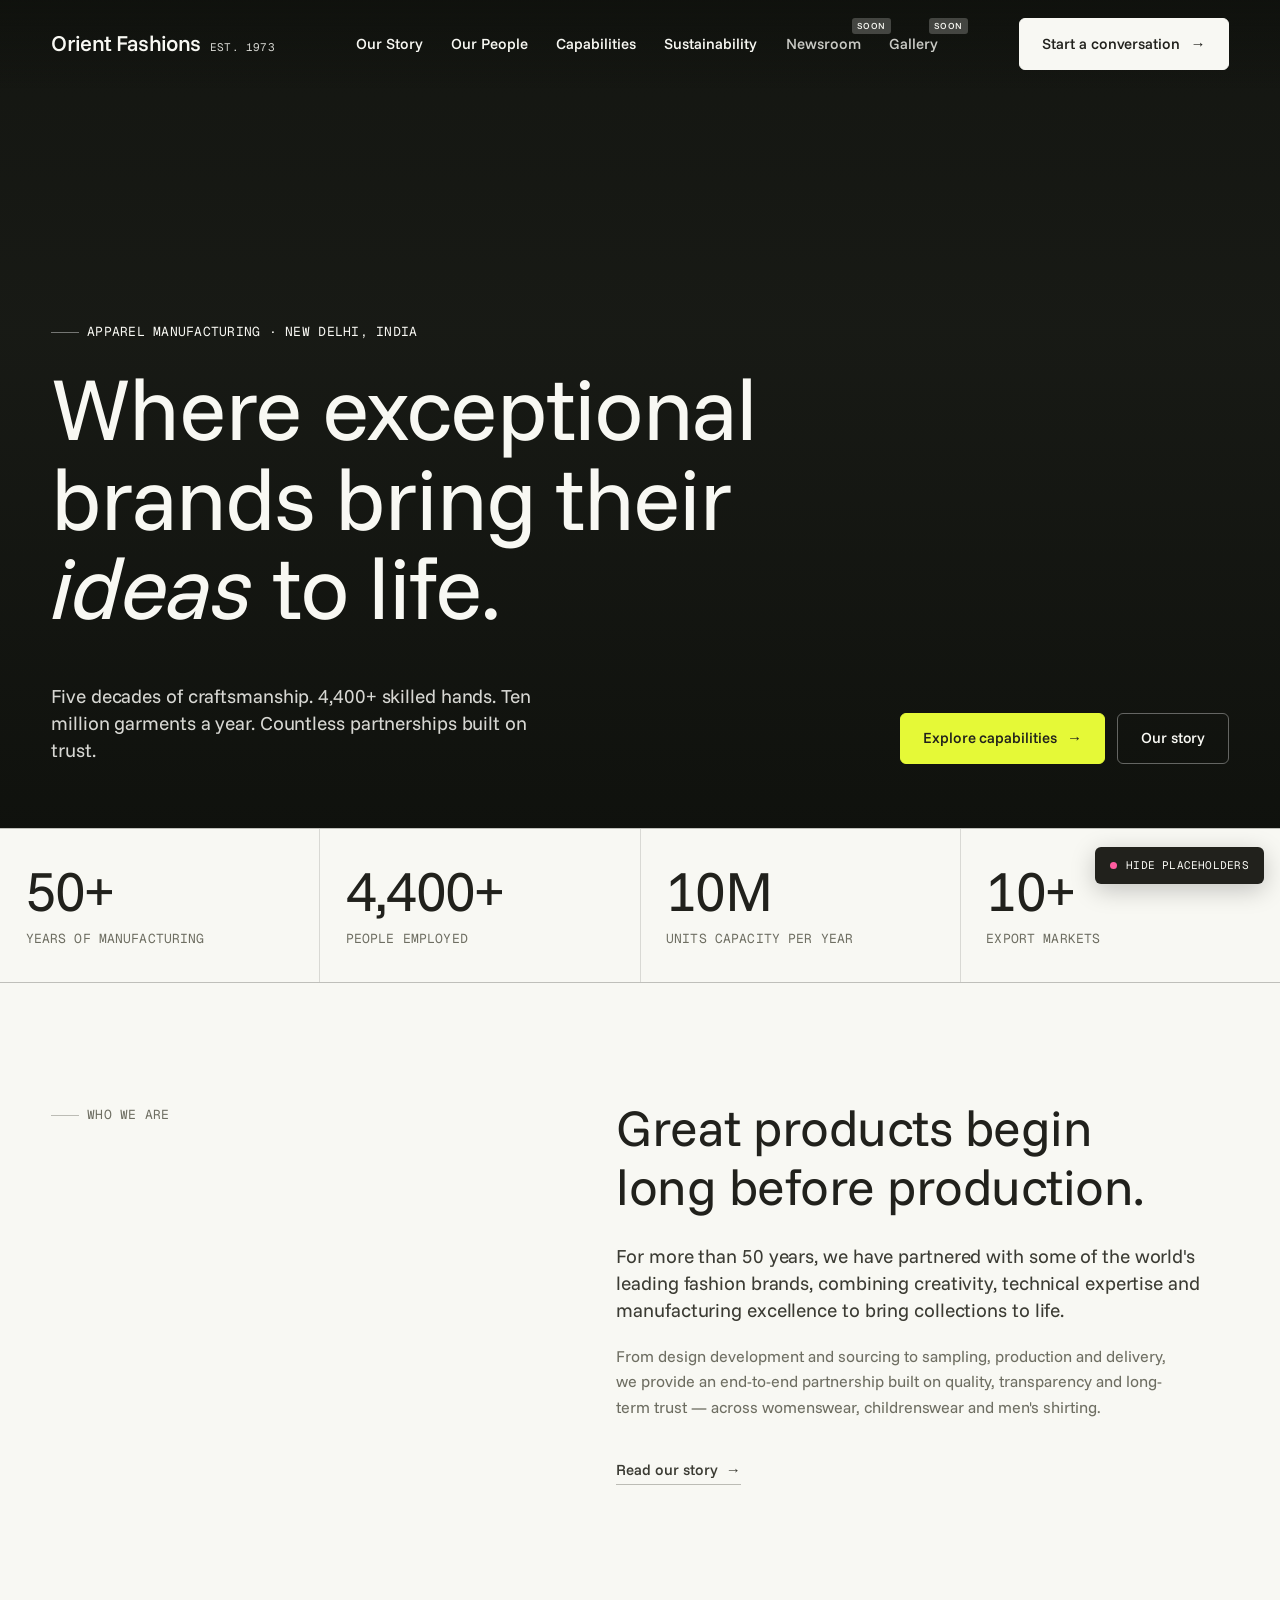
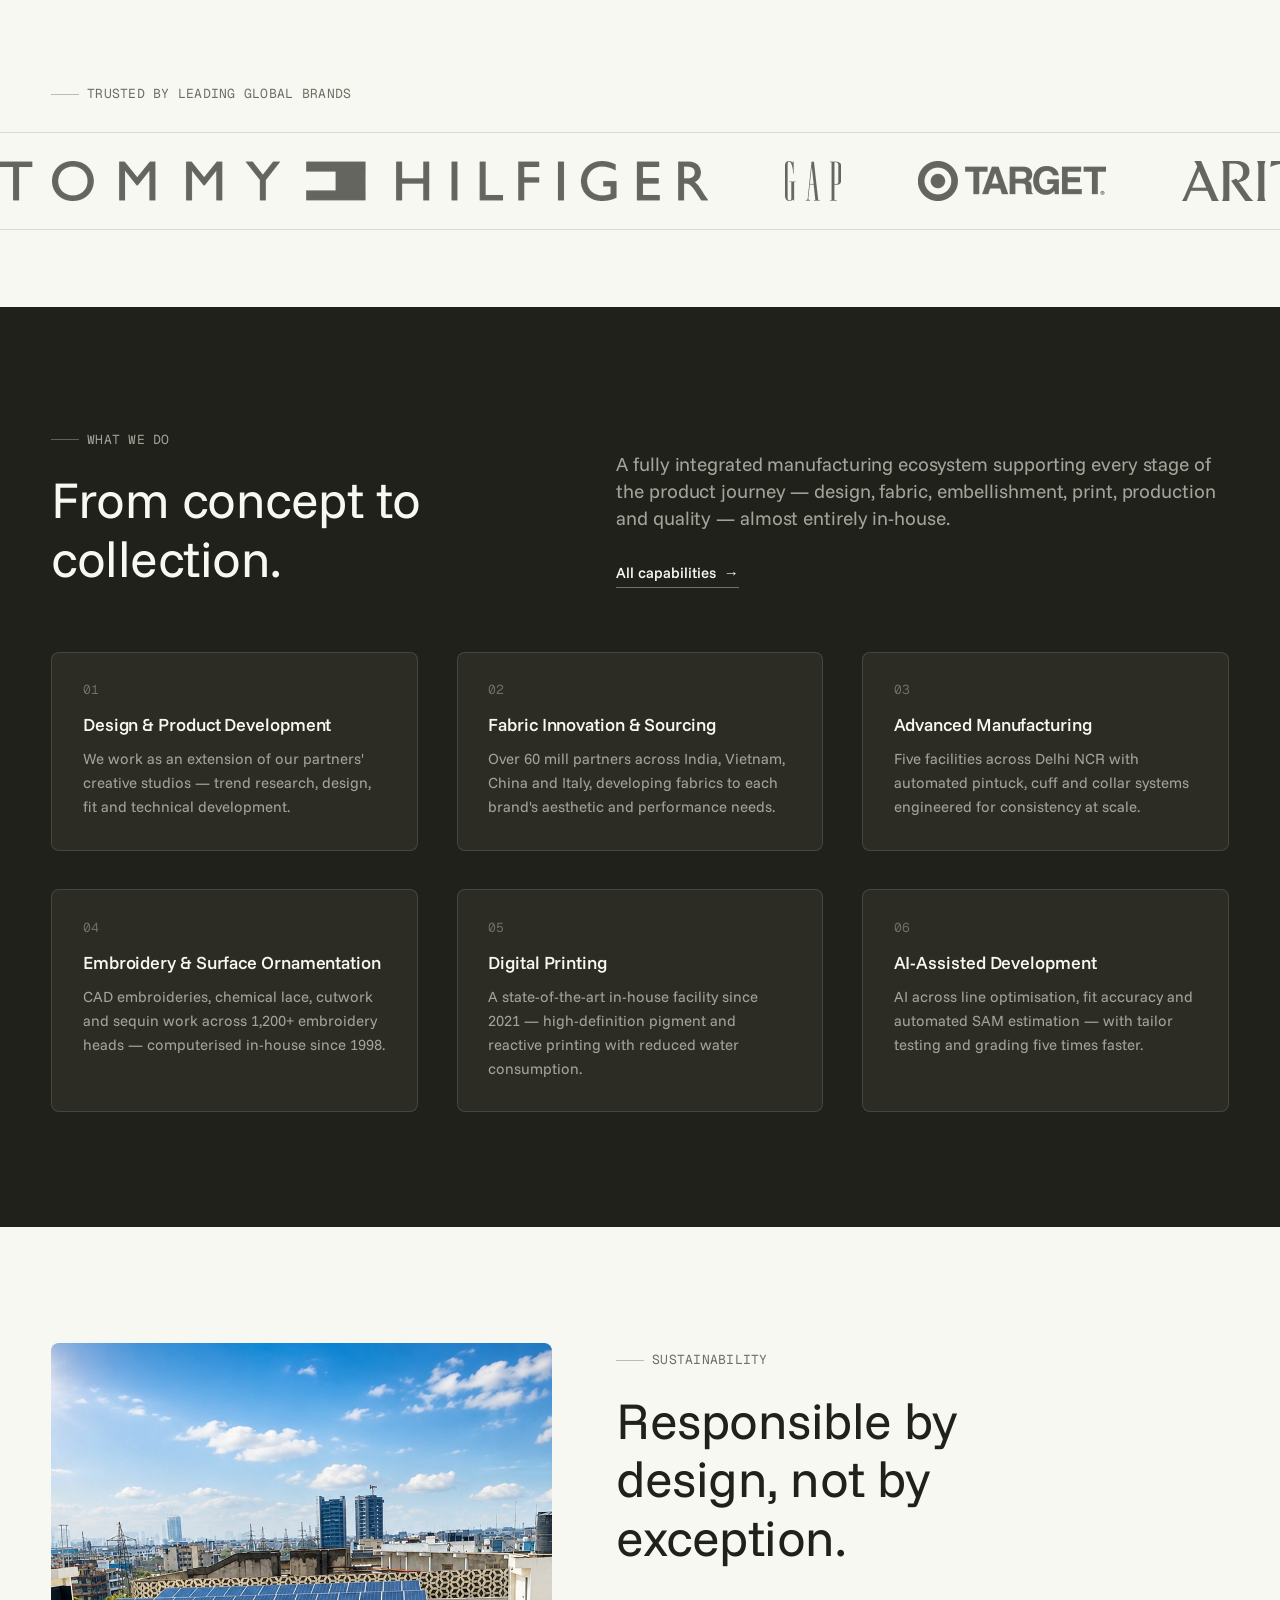
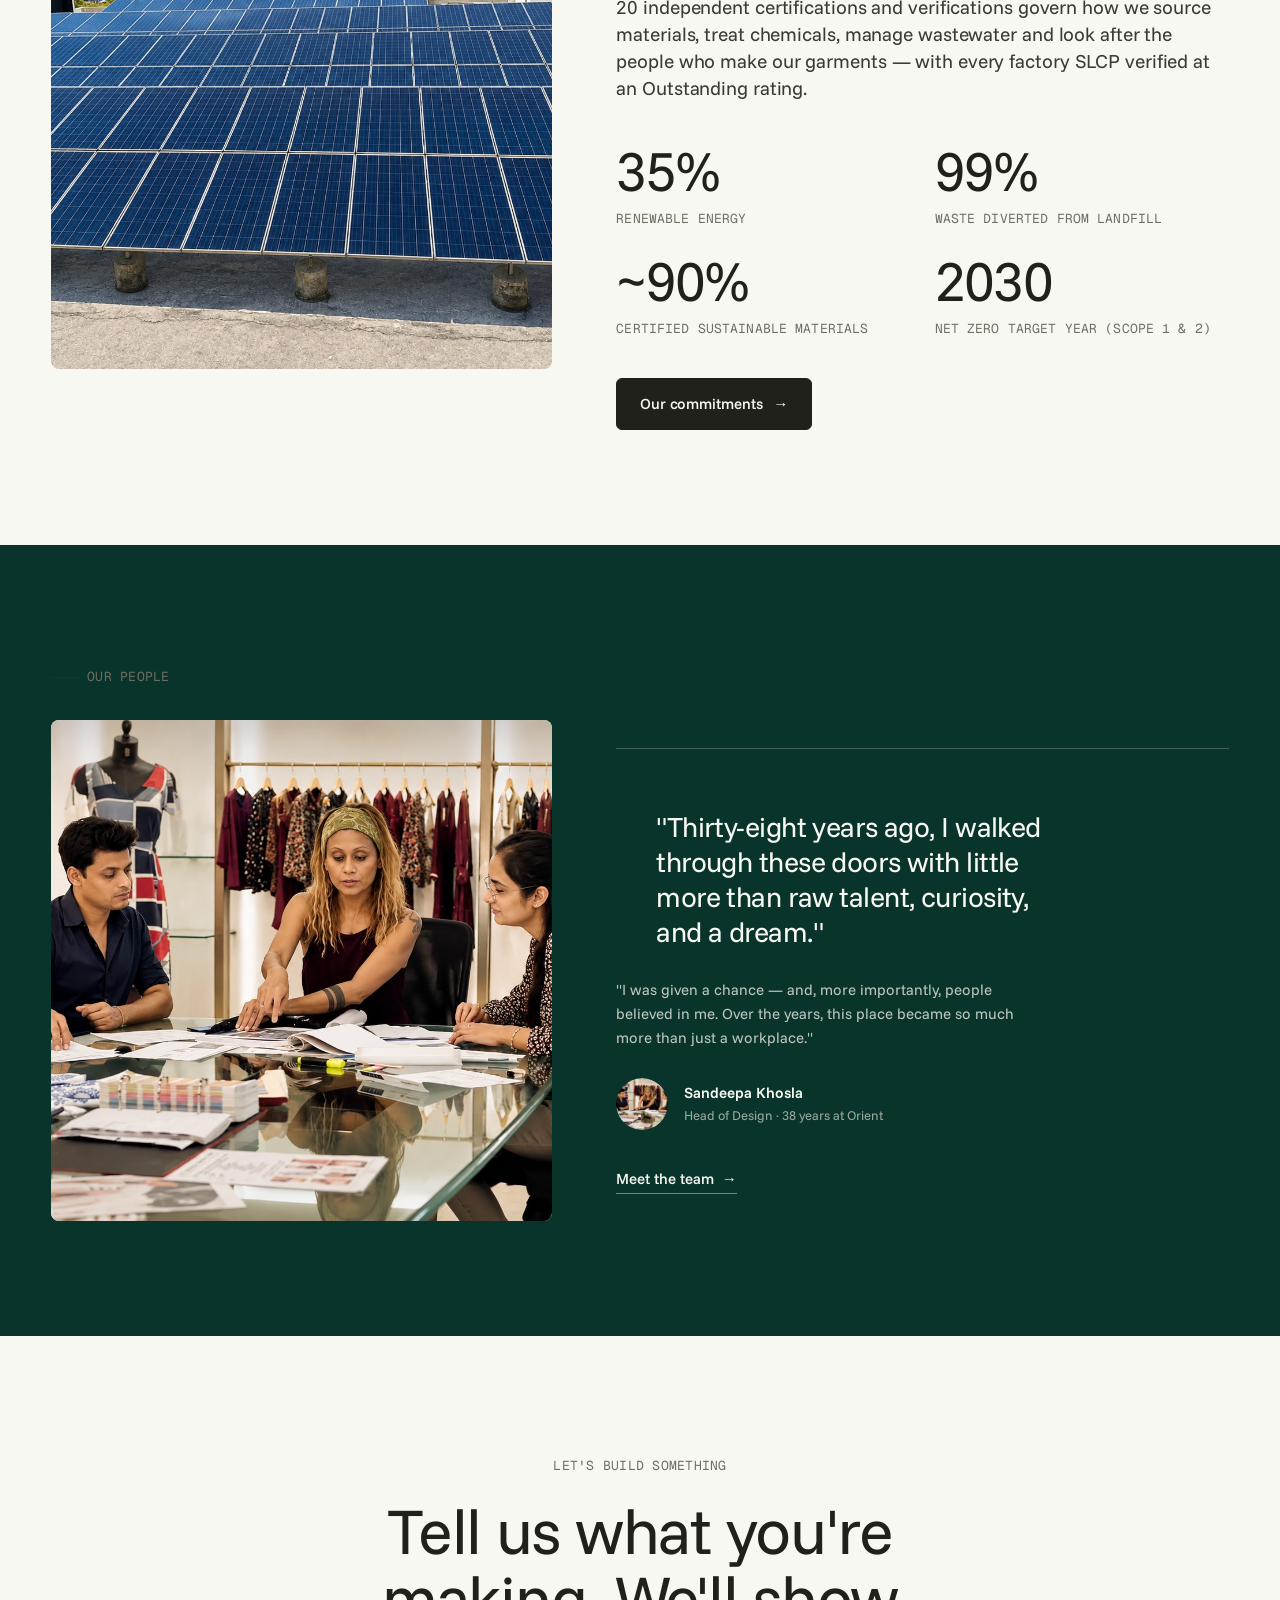
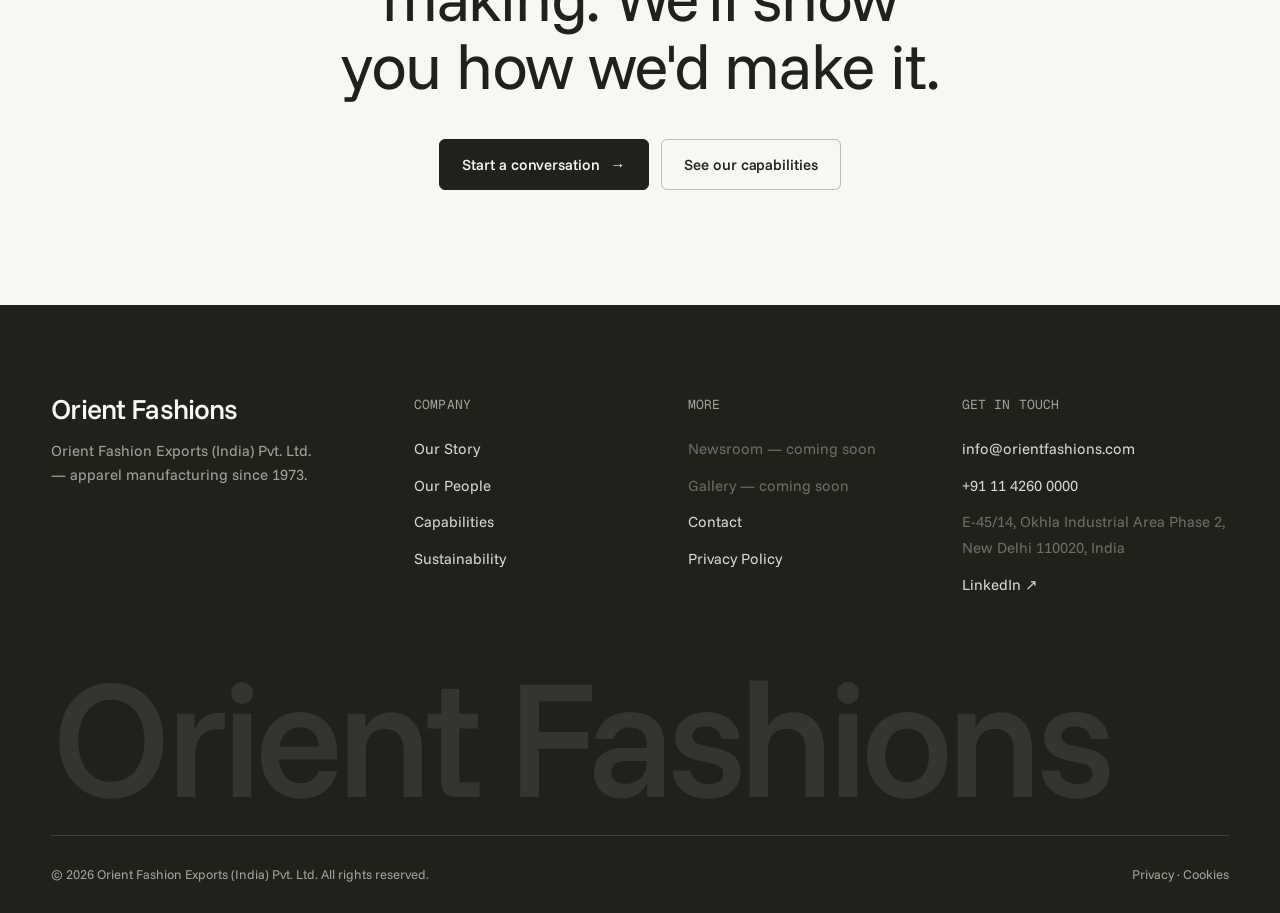
==== index.html @ 0c867ed5 "Add files via upload" ====
<!DOCTYPE html>
<html lang="en">
<head>
<meta charset="utf-8">
<meta name="viewport" content="width=device-width, initial-scale=1">
<title>Orient Fashions — Apparel Manufacturing Since 1973 | New Delhi, India</title>
<meta name="description" content="For over 50 years Orient Fashions has partnered with leading global brands — Tommy Hilfiger, GAP, Target, Aritzia, Nordstrom and others — to transform ideas into beautifully crafted apparel. 4,400+ people, five facilities, 10 million units a year.">
<meta property="og:type" content="website">
<meta property="og:site_name" content="Orient Fashions">
<meta property="og:title" content="Orient Fashions — Apparel Manufacturing Since 1973 | New Delhi, India">
<meta property="og:description" content="Leading apparel manufacturer and exporter | Since 1973 | New Delhi">
<meta property="og:url" content="https://greyseedstudio.github.io/orient/">
<meta property="og:image" content="https://greyseedstudio.github.io/orient/assets/img/social-preview.jpg">
<meta property="og:image:width" content="1200">
<meta property="og:image:height" content="630">
<meta property="og:image:alt" content="Orient Fashions: leading apparel manufacturer and exporter, since 1973, New Delhi">
<meta name="twitter:card" content="summary_large_image">
<meta name="twitter:title" content="Orient Fashions — Apparel Manufacturing Since 1973 | New Delhi, India">
<meta name="twitter:description" content="Leading apparel manufacturer and exporter | Since 1973 | New Delhi">
<meta name="twitter:image" content="https://greyseedstudio.github.io/orient/assets/img/social-preview.jpg">
<link rel="preload" href="assets/fonts/funnel-sans-latin-wght-normal.woff2" as="font" type="font/woff2" crossorigin>
<link rel="stylesheet" href="assets/css/style.css">
<link rel="icon" href="favicon.ico" sizes="any">
<link rel="icon" type="image/png" sizes="48x48" href="favicon-48x48.png">
<link rel="icon" type="image/png" sizes="32x32" href="favicon-32x32.png">
<link rel="icon" type="image/png" sizes="16x16" href="favicon-16x16.png">
<link rel="apple-touch-icon" sizes="180x180" href="apple-touch-icon.png">
<link rel="manifest" href="site.webmanifest">
<meta name="theme-color" content="#09342B">
</head>
<body>

<!-- ================= HEADER ================= -->
<header class="hdr">
  <div class="wrap hdr__in">
    <a class="brand" href="index.html" aria-label="Orient Fashions — home">
      <span class="brand__mark">Orient Fashions</span>
      <span class="brand__sub">Est. 1973</span>
    </a>
    <nav class="nav" aria-label="Primary">
      <a href="our-story.html">Our Story</a>
      <a href="our-people.html">Our People</a>
      <a href="capabilities.html">Capabilities</a>
      <a href="sustainability.html">Sustainability</a>
      <a class="is-soon" role="link" aria-disabled="true">Newsroom</a>
      <a class="is-soon" role="link" aria-disabled="true">Gallery</a>
      <a class="btn nav__cta" href="contact.html">Start a conversation <span class="arw">&#8594;</span></a>
    </nav>
    <div class="hdr__cta">
      <a class="btn" href="contact.html">Start a conversation <span class="arw">&#8594;</span></a>
      <button class="burger" aria-label="Menu" aria-expanded="false"><span></span></button>
    </div>
  </div>
</header>

<main>

<!-- ================= HERO ================= -->
<section class="hero">
  <div class="hero__media">
    <!-- HERO VIDEO. Plays on all screen sizes; there is no still-image fallback.
         NOTE: assets/video/hero.mp4 is the current Envato preview, kept for launch by
         client decision (Oct 2026). Swap in the licensed download when available. See G-13. -->
    <video class="hero__video" autoplay muted loop playsinline preload="auto" aria-hidden="true">
      <source src="assets/video/hero.mp4" type="video/mp4">
    </video>
  </div>
  <div class="wrap hero__in">
    <span class="eyebrow" data-rv>Apparel manufacturing · New Delhi, India</span>
    <h1 class="display t-mega" data-rv="80" style="margin-top:1.25rem;max-width:15ch">
      Where exceptional brands bring their <em>ideas</em> to life.
    </h1>
    <div class="hero__foot">
      <p class="lead" data-rv="160" style="max-width:46ch;color:rgba(248,248,243,.86)">
        Five decades of craftsmanship. 4,400+ skilled hands. Ten million garments a year.
        Countless partnerships built on trust.
      </p>
      <div style="display:flex;gap:.75rem;flex-wrap:wrap" data-rv="220">
        <a class="btn btn--acid" href="capabilities.html">Explore capabilities <span class="arw">&#8594;</span></a>
        <a class="btn btn--ghost" href="our-story.html" style="color:#F8F8F3;border-color:rgba(255,255,255,.35)">Our story</a>
      </div>
    </div>
  </div>
</section>

<!-- ================= STATS ================= -->
<section aria-label="Company at a glance">
  <div class="wrap" style="padding-inline:0">
    <div class="stats">
      <div class="stat"><div class="stat__n">50+</div><div class="stat__l">Years of manufacturing</div></div>
      <div class="stat"><div class="stat__n">4,400+</div><div class="stat__l">People employed</div></div>
      <div class="stat"><div class="stat__n">10M</div><div class="stat__l">Units capacity per year</div></div>
      <div class="stat"><div class="stat__n">10+</div><div class="stat__l">Export markets</div></div>
    </div>
  </div>
</section>

<!-- ================= INTRO ================= -->
<section class="section">
  <div class="wrap split">
    <div>
      <span class="eyebrow" data-rv>Who we are</span>
    </div>
    <div>
      <h2 class="display t-h2" data-rv style="max-width:20ch">Great products begin long before production.</h2>
      <p class="lead" data-rv="80" style="margin-top:1.75rem">
        For more than 50 years, we have partnered with some of the world's leading fashion brands,
        combining creativity, technical expertise and manufacturing excellence to bring collections to life.
      </p>
      <p data-rv="140" class="mute" style="margin-top:1.25rem;max-width:var(--measure)">
        From design development and sourcing to sampling, production and delivery, we provide an
        end-to-end partnership built on quality, transparency and long-term trust — across womenswear,
        childrenswear and men's shirting.
      </p>
      <div style="margin-top:2.25rem" data-rv="200">
        <a class="link-u" href="our-story.html">Read our story <span>&#8594;</span></a>
      </div>
    </div>
  </div>
</section>

<!-- ================= CLIENT LOGOS ================= -->
<section class="section--tight">
  <div class="wrap" style="margin-bottom:1.75rem">
    <span class="eyebrow">Trusted by leading global brands</span>
  </div>
  <div class="marquee">
    <div class="marquee__track">
      <img class="logo" src="assets/img/logos/tommy-hilfiger.png" alt="Tommy Hilfiger" loading="lazy">
      <img class="logo" src="assets/img/logos/gap.png" alt="GAP" loading="lazy">
      <img class="logo" src="assets/img/logos/target.png" alt="Target" loading="lazy">
      <img class="logo" src="assets/img/logos/aritzia.png" alt="Aritzia" loading="lazy">
      <img class="logo" src="assets/img/logos/benetton.png" alt="United Colors of Benetton" loading="lazy">
      <img class="logo" src="assets/img/logos/vineyard-vines.png" alt="Vineyard Vines" loading="lazy">
      <img class="logo" src="assets/img/logos/nordstrom.png" alt="Nordstrom" loading="lazy">
      <!-- Duplicate set: makes the loop seamless. Hidden from screen readers. -->
      <img class="logo" src="assets/img/logos/tommy-hilfiger.png" alt="" aria-hidden="true" loading="lazy">
      <img class="logo" src="assets/img/logos/gap.png" alt="" aria-hidden="true" loading="lazy">
      <img class="logo" src="assets/img/logos/target.png" alt="" aria-hidden="true" loading="lazy">
      <img class="logo" src="assets/img/logos/aritzia.png" alt="" aria-hidden="true" loading="lazy">
      <img class="logo" src="assets/img/logos/benetton.png" alt="" aria-hidden="true" loading="lazy">
      <img class="logo" src="assets/img/logos/vineyard-vines.png" alt="" aria-hidden="true" loading="lazy">
      <img class="logo" src="assets/img/logos/nordstrom.png" alt="" aria-hidden="true" loading="lazy">
    </div>
  </div>
</section>

<!-- ================= CAPABILITIES ================= -->
<section class="section on-dark">
  <div class="wrap">
    <div class="split" style="align-items:end;margin-bottom:clamp(2.5rem,5vw,4rem)">
      <div>
        <span class="eyebrow" data-rv>What we do</span>
        <h2 class="display t-h2" data-rv style="margin-top:1.25rem;max-width:16ch">From concept to collection.</h2>
      </div>
      <div>
        <p class="lead" data-rv="80">
          A fully integrated manufacturing ecosystem supporting every stage of the product journey —
          design, fabric, embellishment, print, production and quality — almost entirely in-house.
        </p>
        <div style="margin-top:1.75rem" data-rv="140"><a class="link-u" href="capabilities.html">All capabilities <span>&#8594;</span></a></div>
      </div>
    </div>

    <div class="grid g-3">
      <article class="card" data-rv>
        <div class="card__n">01</div>
        <h3 class="t-h4 card__t">Design &amp; Product Development</h3>
        <p class="card__b">We work as an extension of our partners' creative studios — trend research, design, fit and technical development.</p>
      </article>
      <article class="card" data-rv="60">
        <div class="card__n">02</div>
        <h3 class="t-h4 card__t">Fabric Innovation &amp; Sourcing</h3>
        <p class="card__b">Over 60 mill partners across India, Vietnam, China and Italy, developing fabrics to each brand's aesthetic and performance needs.</p>
      </article>
      <article class="card" data-rv="120">
        <div class="card__n">03</div>
        <h3 class="t-h4 card__t">Advanced Manufacturing</h3>
        <p class="card__b">Five facilities across Delhi NCR with automated pintuck, cuff and collar systems engineered for consistency at scale.</p>
      </article>
      <article class="card" data-rv>
        <div class="card__n">04</div>
        <h3 class="t-h4 card__t">Embroidery &amp; Surface Ornamentation</h3>
        <p class="card__b">CAD embroideries, chemical lace, cutwork and sequin work across 1,200+ embroidery heads — computerised in-house since 1998.</p>
      </article>
      <article class="card" data-rv="60">
        <div class="card__n">05</div>
        <h3 class="t-h4 card__t">Digital Printing</h3>
        <p class="card__b">A state-of-the-art in-house facility since 2021 — high-definition pigment and reactive printing with reduced water consumption.</p>
      </article>
      <article class="card" data-rv="120">
        <div class="card__n">06</div>
        <h3 class="t-h4 card__t">AI-Assisted Development</h3>
        <p class="card__b">AI across line optimisation, fit accuracy and automated SAM estimation &mdash; with tailor testing and grading five times faster.</p>
      </article>
    </div>
  </div>
</section>

<!-- ================= SUSTAINABILITY TEASER ================= -->
<section class="section">
  <div class="wrap split">
    <div data-rv>
      <div class="frame frame--p45">
        <img class="img" src="assets/img/solar-array-portrait.jpg" alt="Rooftop solar array supplying 35% of our energy" loading="lazy">
      </div>
    </div>
    <div>
      <span class="eyebrow" data-rv>Sustainability</span>
      <h2 class="display t-h2" data-rv="60" style="margin-top:1.25rem;max-width:18ch">Responsible by design, not by exception.</h2>
      <p class="lead" data-rv="120" style="margin-top:1.75rem">
        20 independent certifications and verifications govern how we source materials, treat chemicals, manage
        wastewater and look after the people who make our garments — with every factory SLCP verified
        at an Outstanding rating.
      </p>

      <div class="grid g-2" style="margin-top:2.5rem;gap:1.5rem" data-rv="180">
        <div>
          <div class="stat__n">35%</div>
          <div class="stat__l">Renewable energy</div>
        </div>
        <div>
          <div class="stat__n">99%</div>
          <div class="stat__l">Waste diverted from landfill</div>
        </div>
        <div>
          <div class="stat__n">~90%</div>
          <div class="stat__l">Certified sustainable materials</div>
        </div>
        <div>
          <div class="stat__n">2030</div>
          <div class="stat__l">Net zero target year (Scope 1 &amp; 2)</div>
        </div>
      </div>

      <div style="margin-top:2.5rem" data-rv="240">
        <a class="btn" href="sustainability.html">Our commitments <span class="arw">&#8594;</span></a>
      </div>
    </div>
  </div>
</section>

<!-- ================= PEOPLE / TESTIMONIAL ================= -->
<section class="section on-forest">
  <div class="wrap">
    <span class="eyebrow" data-rv>Our people</span>
    <div class="split" style="margin-top:2rem;align-items:center">
      <div data-rv="60">
        <div class="frame frame--sq">
          <img class="img" src="assets/img/design-studio.jpg" alt="Sandeepa Khosla reviewing fabric swatches with the design team" loading="lazy">
        </div>
      </div>
      <div class="quote" style="border-color:rgba(255,255,255,.22)">
        <blockquote class="quote__t" data-rv="120" style="max-width:28ch">
          "Thirty-eight years ago, I walked through these doors with little more than raw talent, curiosity, and a dream."
        </blockquote>
        <p data-rv="180" style="margin-top:1.5rem;color:rgba(248,248,243,.75);max-width:50ch;font-size:var(--fs-sm)">
          "I was given a chance — and, more importantly, people believed in me. Over the years, this
          place became so much more than just a workplace."
        </p>
        <div class="quote__by" data-rv="220">
          <div class="quote__av"><img class="img" src="assets/img/design-studio.jpg" alt="" loading="lazy"></div>
          <div>
            <div class="quote__nm">Sandeepa Khosla</div>
            <div class="quote__rl" style="color:rgba(248,248,243,.6)">Head of Design · 38 years at Orient</div>
          </div>
        </div>
        <div style="margin-top:2.25rem" data-rv="260">
          <a class="link-u" href="our-people.html" style="border-color:rgba(255,255,255,.4)">Meet the team <span>&#8594;</span></a>
        </div>
      </div>
    </div>
  </div>
</section>

<!-- ================= CTA ================= -->
<section class="section">
  <div class="wrap" style="text-align:center">
    <span class="eyebrow eyebrow--plain" data-rv>Let's build something</span>
    <h2 class="display t-h1" data-rv="60" style="margin:1.25rem auto 0;max-width:18ch">
      Tell us what you're making. We'll show you how we'd make it.
    </h2>
    <div style="margin-top:2.5rem;display:flex;gap:.75rem;justify-content:center;flex-wrap:wrap" data-rv="120">
      <a class="btn" href="contact.html">Start a conversation <span class="arw">&#8594;</span></a>
      <a class="btn btn--ghost" href="capabilities.html">See our capabilities</a>
    </div>
  </div>
</section>

</main>

<!-- ================= FOOTER ================= -->
<footer class="ftr">
  <div class="wrap">
    <div class="ftr__top">
      <div>
        <div class="brand__mark" style="font-size:1.75rem">Orient Fashions</div>
        <p class="small" style="margin-top:1rem;max-width:34ch;color:var(--on-dark-mute)">
          Orient Fashion Exports (India) Pvt. Ltd. — apparel manufacturing since 1973.
        </p>
      </div>
      <div>
        <h5>Company</h5>
        <ul>
          <li><a href="our-story.html">Our Story</a></li>
          <li><a href="our-people.html">Our People</a></li>
          <li><a href="capabilities.html">Capabilities</a></li>
          <li><a href="sustainability.html">Sustainability</a></li>
        </ul>
      </div>
      <div>
        <h5>More</h5>
        <ul>
          <li><span class="small">Newsroom — coming soon</span></li>
          <li><span class="small">Gallery — coming soon</span></li>
          <li><a href="contact.html">Contact</a></li>
          <li><a href="privacy.html">Privacy Policy</a></li>
        </ul>
      </div>
      <div>
        <h5>Get in touch</h5>
        <ul>
          <li><a href="mailto:info@orientfashions.com">info@orientfashions.com</a></li>
          <li><a href="tel:+911142600000">+91 11 4260 0000</a></li>
          <li><span class="small">E-45/14, Okhla Industrial Area Phase 2,<br>New Delhi 110020, India</span></li>
          <li><a href="https://www.linkedin.com/company/orient-fashions/" target="_blank" rel="noopener">LinkedIn &#8599;</a></li>
        </ul>
      </div>
    </div>
    <div class="ftr__word" aria-hidden="true">Orient Fashions</div>
    <div class="ftr__bar">
      <span>&copy; <span data-year>2026</span> Orient Fashion Exports (India) Pvt. Ltd. All rights reserved.</span>
      <span class="ftr__legal"><a href="privacy.html">Privacy</a> · <a href="privacy.html#cookies">Cookies</a></span>
    </div>
  </div>
</footer>

<button class="ph-toggle" aria-pressed="true">
  <span class="ph-toggle__dot"></span><span class="ph-toggle__txt">Hide placeholders</span>
</button>

<script src="assets/js/main.js"></script>
</body>
</html>
---- assets/css/style.css ----
/* ---------- Self-hosted fonts (SIL Open Font License, see assets/fonts) ---------- */
@font-face { font-family: 'Funnel Sans'; font-style: normal; font-weight: 300 800; font-display: swap; src: url('../fonts/funnel-sans-latin-ext-wght-normal.woff2') format('woff2'); unicode-range: U+0100-02BA,U+02BD-02C5,U+02C7-02CC,U+02CE-02D7,U+02DD-02FF,U+0304,U+0308,U+0329,U+1D00-1DBF,U+1E00-1E9F,U+1EF2-1EFF,U+2020,U+20A0-20AB,U+20AD-20C0,U+2113,U+2C60-2C7F,U+A720-A7FF; }
@font-face { font-family: 'Funnel Sans'; font-style: italic; font-weight: 300 800; font-display: swap; src: url('../fonts/funnel-sans-latin-ext-wght-italic.woff2') format('woff2'); unicode-range: U+0100-02BA,U+02BD-02C5,U+02C7-02CC,U+02CE-02D7,U+02DD-02FF,U+0304,U+0308,U+0329,U+1D00-1DBF,U+1E00-1E9F,U+1EF2-1EFF,U+2020,U+20A0-20AB,U+20AD-20C0,U+2113,U+2C60-2C7F,U+A720-A7FF; }
@font-face { font-family: 'Geist Mono'; font-style: normal; font-weight: 400; font-display: swap; src: url('../fonts/geist-mono-latin-ext-400-normal.woff2') format('woff2'); unicode-range: U+0100-02BA,U+02BD-02C5,U+02C7-02CC,U+02CE-02D7,U+02DD-02FF,U+0304,U+0308,U+0329,U+1D00-1DBF,U+1E00-1E9F,U+1EF2-1EFF,U+2020,U+20A0-20AB,U+20AD-20C0,U+2113,U+2C60-2C7F,U+A720-A7FF; }
@font-face { font-family: 'Geist Mono'; font-style: normal; font-weight: 500; font-display: swap; src: url('../fonts/geist-mono-latin-ext-500-normal.woff2') format('woff2'); unicode-range: U+0100-02BA,U+02BD-02C5,U+02C7-02CC,U+02CE-02D7,U+02DD-02FF,U+0304,U+0308,U+0329,U+1D00-1DBF,U+1E00-1E9F,U+1EF2-1EFF,U+2020,U+20A0-20AB,U+20AD-20C0,U+2113,U+2C60-2C7F,U+A720-A7FF; }
@font-face { font-family: 'Funnel Sans'; font-style: normal; font-weight: 300 800; font-display: swap; src: url('../fonts/funnel-sans-latin-wght-normal.woff2') format('woff2'); unicode-range: U+0000-00FF,U+0131,U+0152-0153,U+02BB-02BC,U+02C6,U+02DA,U+02DC,U+0304,U+0308,U+0329,U+2000-206F,U+20AC,U+2122,U+2191,U+2193,U+2212,U+2215,U+FEFF,U+FFFD; }
@font-face { font-family: 'Funnel Sans'; font-style: italic; font-weight: 300 800; font-display: swap; src: url('../fonts/funnel-sans-latin-wght-italic.woff2') format('woff2'); unicode-range: U+0000-00FF,U+0131,U+0152-0153,U+02BB-02BC,U+02C6,U+02DA,U+02DC,U+0304,U+0308,U+0329,U+2000-206F,U+20AC,U+2122,U+2191,U+2193,U+2212,U+2215,U+FEFF,U+FFFD; }
@font-face { font-family: 'Geist Mono'; font-style: normal; font-weight: 400; font-display: swap; src: url('../fonts/geist-mono-latin-400-normal.woff2') format('woff2'); unicode-range: U+0000-00FF,U+0131,U+0152-0153,U+02BB-02BC,U+02C6,U+02DA,U+02DC,U+0304,U+0308,U+0329,U+2000-206F,U+20AC,U+2122,U+2191,U+2193,U+2212,U+2215,U+FEFF,U+FFFD; }
@font-face { font-family: 'Geist Mono'; font-style: normal; font-weight: 500; font-display: swap; src: url('../fonts/geist-mono-latin-500-normal.woff2') format('woff2'); unicode-range: U+0000-00FF,U+0131,U+0152-0153,U+02BB-02BC,U+02C6,U+02DA,U+02DC,U+0304,U+0308,U+0329,U+2000-206F,U+20AC,U+2122,U+2191,U+2193,U+2212,U+2215,U+FEFF,U+FFFD; }

/* =========================================================
   ORIENT FASHIONS — Design System v1.1
   Direction: editorial & bold, matched to the Lifecycle
   template. Palette and type extracted from the live
   template on 4 Aug 2026:
     Funnel Sans (display + UI) · Geist Mono (labels)
     paper #F8F8F3 · ink #3B3B33 · forest #09342B
     accent #E5F937 · radius 6px
   ========================================================= */

/* ---------- Tokens ---------- */
:root {
  /* Neutrals — from Lifecycle */
  --paper:        #F8F8F3;   /* body background */
  --paper-2:      #EDEDE2;   /* alt sections, cards */
  --sand:         #E0E0D2;   /* derived, placeholder hatching */
  --ink:          #21211C;   /* headings */
  --ink-2:        #3B3B33;   /* body copy */
  --muted:        #6E6E62;   /* derived from ink-2 */
  --line:         rgba(59, 59, 51, 0.16);
  --line-strong:  rgba(59, 59, 51, 0.32);

  /* Accents — from Lifecycle */
  --forest:       #09342B;
  --forest-2:     #0E4A3C;
  --acid:         #E5F937;
  --acid-dim:     #D3E62A;

  /* Dark surface */
  --dark:         #21211C;
  --dark-2:       #2C2C25;
  --on-dark:      #F8F8F3;
  --on-dark-mute: #A3A398;

  /* Type */
  --display: "Funnel Sans", -apple-system, BlinkMacSystemFont, "Segoe UI", Helvetica, Arial, sans-serif;
  --sans:    "Funnel Sans", -apple-system, BlinkMacSystemFont, "Segoe UI", Helvetica, Arial, sans-serif;
  --mono:    "Geist Mono", ui-monospace, SFMono-Regular, Menlo, Consolas, monospace;

  /* Scale (fluid) — anchored to Lifecycle's 64/51/40/32/25/20/16/13 */
  --fs-mega:  clamp(3rem, 7.4vw, 5.5rem);
  --fs-h1:    clamp(2.5rem, 5.2vw, 4rem);        /* 64 */
  --fs-h2:    clamp(2rem, 4vw, 3.1875rem);       /* 51 */
  --fs-h3:    clamp(1.5rem, 2.7vw, 2.5rem);      /* 40 */
  --fs-h4:    clamp(1.0625rem, 1.4vw, 1.25rem);  /* 20 */
  --fs-lead:  clamp(1.0625rem, 1.5vw, 1.25rem);  /* 20 */
  --fs-body:  1rem;                              /* 16 */
  --fs-sm:    0.9375rem;
  --fs-xs:    0.8125rem;                         /* 13 */
  --fs-eyebrow: 0.8125rem;                       /* 13, mono */

  /* Space */
  --gutter: clamp(1.25rem, 4vw, 4rem);
  --section-y: clamp(4.5rem, 9vw, 9rem);
  --maxw: 1440px;
  --measure: 62ch;

  --radius: 6px;
  --radius-lg: 8px;

  --ease: cubic-bezier(0.22, 1, 0.36, 1);
}

/* ---------- Reset ---------- */
*, *::before, *::after { box-sizing: border-box; }
html { -webkit-text-size-adjust: 100%; scroll-behavior: smooth; background-color: var(--forest); } /* colour shown when the page is pulled past its top or bottom edge */
body {
  margin: 0;
  background: var(--paper);
  color: var(--ink);
  font-family: var(--sans);
  font-size: var(--fs-body);
  line-height: 1.6;
  font-synthesis-weight: none;
  -webkit-font-smoothing: antialiased;
  overflow-x: hidden;
}
img, video, svg { max-width: 100%; display: block; }
a { color: inherit; text-decoration: none; }
button { font: inherit; cursor: pointer; }
h1, h2, h3, h4, h5 { margin: 0; font-weight: 500; }
p { margin: 0; }
ul, ol { margin: 0; padding: 0; list-style: none; }
:focus-visible { outline: 2px solid var(--forest); outline-offset: 3px; }

/* ---------- Layout ---------- */
.wrap { width: 100%; max-width: var(--maxw); margin-inline: auto; padding-inline: var(--gutter); }
.section { padding-block: var(--section-y); }
.section--tight { padding-block: clamp(3rem, 6vw, 5.5rem); }
.grid { display: grid; gap: clamp(1.5rem, 3vw, 3rem); }
.g-2 { grid-template-columns: repeat(2, 1fr); }
.g-3 { grid-template-columns: repeat(3, 1fr); }
.g-4 { grid-template-columns: repeat(4, 1fr); }
.split { display: grid; grid-template-columns: minmax(0, 0.9fr) minmax(0, 1.1fr); gap: clamp(2rem, 5vw, 5rem); align-items: start; }
.measure { max-width: var(--measure); }
/* Force a grid item onto a fresh row. Used to drop the third generation onto
   its own line beneath the founder and managing directors. Only applied at the
   4-column width — narrower layouts would be left with a hole in the grid. */
@media (min-width: 1025px) { .grid > .row-start { grid-column-start: 1; } }

/* ---------- Type ---------- */
.display {
  font-family: var(--display);
  font-weight: 400;
  line-height: 1.05;
  letter-spacing: -0.02em;
}
.display em { font-style: italic; }
.t-mega { font-size: var(--fs-mega); line-height: 1.02; }
.t-h1 { font-size: var(--fs-h1); }
.t-h2 { font-size: var(--fs-h2); letter-spacing: -0.01em; line-height: 1.15; }
.t-h3 { font-size: var(--fs-h3); line-height: 1.2; letter-spacing: -0.01em; }
.t-h4 { font-size: var(--fs-h4); line-height: 1.4; letter-spacing: -0.005em; font-weight: 500; }
.lead { font-size: var(--fs-lead); line-height: 1.4; color: var(--ink-2); letter-spacing: -0.005em; }
.small { font-size: var(--fs-sm); color: var(--muted); }
.mute { color: var(--muted); }
body { color: var(--ink-2); }
h1, h2, h3, h4, h5, .display { color: var(--ink); }
.on-dark h1, .on-dark h2, .on-dark h3, .on-dark h4, .on-dark .display,
.on-forest h1, .on-forest h2, .on-forest h3, .on-forest h4, .on-forest .display { color: inherit; }

.eyebrow {
  display: inline-flex; align-items: center; gap: 0.6em;
  font-family: var(--mono);
  font-size: var(--fs-eyebrow);
  font-weight: 400;
  letter-spacing: 0.02em;
  text-transform: uppercase;
  color: var(--muted);
}
.eyebrow::before {
  content: ""; width: 1.75rem; height: 1px; background: var(--line-strong);
}
.eyebrow--plain::before { display: none; }
.on-dark .eyebrow { color: var(--on-dark-mute); }
.on-dark .eyebrow::before { background: rgba(255,255,255,0.28); }

/* ---------- Buttons ---------- */
.btn {
  display: inline-flex; align-items: center; gap: 0.7em;
  padding: 0.85em 1.5em;
  border: 1px solid var(--ink);
  border-radius: var(--radius);
  background: var(--ink); color: var(--paper);
  font-size: var(--fs-sm); font-weight: 500; letter-spacing: -0.005em;
  transition: background .3s var(--ease), color .3s var(--ease), transform .3s var(--ease);
}
.btn:hover { background: var(--forest); border-color: var(--forest); transform: translateY(-2px); }
.btn .arw { transition: transform .3s var(--ease); }
.btn:hover .arw { transform: translateX(4px); }
.btn--ghost { background: transparent; color: var(--ink); border-color: var(--line-strong); }
.btn--ghost:hover { background: var(--ink); color: var(--paper); border-color: var(--ink); }
.btn--acid { background: var(--acid); color: var(--ink); border-color: var(--acid); }
.btn--acid:hover { background: var(--acid-dim); border-color: var(--acid-dim); color: var(--ink); }
.on-dark .btn--ghost { color: var(--on-dark); border-color: rgba(255,255,255,0.3); }
.on-dark .btn--ghost:hover { background: var(--on-dark); color: var(--dark); }

.link-u {
  display: inline-flex; align-items: center; gap: 0.5em;
  font-weight: 500; font-size: var(--fs-sm);
  border-bottom: 1px solid var(--line-strong); padding-bottom: 2px;
  transition: border-color .25s var(--ease), gap .25s var(--ease);
}
.link-u:hover { border-color: var(--ink); gap: 0.85em; }
.on-dark .link-u { border-color: rgba(255,255,255,0.35); }
.on-dark .link-u:hover { border-color: var(--on-dark); }

/* ---------- Surfaces ---------- */
.on-dark { background: var(--dark); color: var(--on-dark); }
.on-dark .lead { color: var(--on-dark-mute); }
.on-dark .mute, .on-dark .small { color: var(--on-dark-mute); }
.on-forest { background: var(--forest); color: var(--on-dark); }
.on-paper2 { background: var(--paper-2); }

/* ---------- Header ---------- */
.hdr {
  position: fixed; inset: 0 0 auto 0; z-index: 200;
  transition: background .35s var(--ease), box-shadow .35s var(--ease), backdrop-filter .35s;
  /* The divider is a box-shadow, not a border. A 1px transparent border over
     the gradient renders as a visible seam, and using a real border would also
     shift the header 1px the moment it sticks. box-shadow does neither. */
  border-bottom: 0;
}
.hdr__in {
  display: flex; align-items: center; justify-content: space-between; gap: 2rem;
  padding-block: 1.15rem;
}
.hdr.is-stuck, .hdr.is-open { background: rgba(248,248,243,0.92); backdrop-filter: blur(14px); box-shadow: 0 1px 0 var(--line); }
.hdr--solid { position: sticky; background: rgba(248,248,243,0.92); backdrop-filter: blur(14px); box-shadow: 0 1px 0 var(--line); }

/* ---------------------------------------------------------
   Transparent header over the dark hero (homepage only).
   Dark ink on dark footage is unreadable, so the whole header
   inverts to light until it sticks and gains a pale background.
   A soft top scrim guarantees contrast whatever frame of the
   video happens to be behind it.
   --------------------------------------------------------- */
.hdr:not(.hdr--solid) {
  /* 0.70 at the top is set by contrast maths, not taste: against the brightest
     frame of the hero footage (a near-white sky) it keeps every header element
     at or above WCAG AA. Lower it and the small mono type starts to fail. */
  background: linear-gradient(180deg, rgba(14,16,12,0.70) 0%, rgba(14,16,12,0.30) 60%, rgba(14,16,12,0) 100%);
}
.hdr.is-stuck:not(.hdr--solid), .hdr.is-open:not(.hdr--solid) { background: rgba(248,248,243,0.92); }

/* Light state — the default while the header floats over the hero.
   Driven purely by CSS so it still holds if JavaScript never runs. */
.hdr:not(.hdr--solid) .brand__mark,
.hdr:not(.hdr--solid) .nav a { color: var(--on-dark); }
.hdr:not(.hdr--solid) .brand__sub { color: rgba(248,248,243,0.85); }
.hdr:not(.hdr--solid) .nav a.is-soon { color: rgba(248,248,243,0.80); }
.hdr:not(.hdr--solid) .nav a.is-soon::before { background: rgba(248,248,243,0.22); color: var(--on-dark); }
.hdr:not(.hdr--solid) .btn { background: var(--paper); color: var(--ink); border-color: var(--paper); }
.hdr:not(.hdr--solid) .btn:hover { background: var(--acid); border-color: var(--acid); color: var(--ink); }
.hdr:not(.hdr--solid) .burger { border-color: rgba(248,248,243,0.45); }
.hdr:not(.hdr--solid) .burger span,
.hdr:not(.hdr--solid) .burger span::before,
.hdr:not(.hdr--solid) .burger span::after { background: var(--on-dark); }

/* Back to ink once the header sticks (pale background) or the mobile menu opens */
.hdr:not(.hdr--solid).is-stuck .brand__mark,
.hdr:not(.hdr--solid).is-stuck .nav a,
.hdr:not(.hdr--solid).is-open .brand__mark,
.hdr:not(.hdr--solid).is-open .nav a { color: var(--ink); }
.hdr:not(.hdr--solid).is-stuck .brand__sub,
.hdr:not(.hdr--solid).is-open .brand__sub { color: var(--muted); }
.hdr:not(.hdr--solid).is-stuck .nav a.is-soon,
.hdr:not(.hdr--solid).is-open .nav a.is-soon { color: var(--muted); }
.hdr:not(.hdr--solid).is-stuck .nav a.is-soon::before,
.hdr:not(.hdr--solid).is-open .nav a.is-soon::before { background: var(--sand); color: var(--ink-2); }
.hdr:not(.hdr--solid).is-stuck .btn,
.hdr:not(.hdr--solid).is-open .btn { background: var(--ink); color: var(--paper); border-color: var(--ink); }
.hdr:not(.hdr--solid).is-stuck .btn:hover,
.hdr:not(.hdr--solid).is-open .btn:hover { background: var(--forest); border-color: var(--forest); color: var(--paper); }
.hdr:not(.hdr--solid).is-stuck .burger,
.hdr:not(.hdr--solid).is-open .burger { border-color: var(--line-strong); }
.hdr:not(.hdr--solid).is-stuck .burger span,
.hdr:not(.hdr--solid).is-stuck .burger span::before,
.hdr:not(.hdr--solid).is-stuck .burger span::after,
.hdr:not(.hdr--solid).is-open .burger span::before,
.hdr:not(.hdr--solid).is-open .burger span::after { background: var(--ink); }

.brand { display: flex; align-items: baseline; gap: 0.6rem; }
.brand__mark {
  font-family: var(--display); font-weight: 500;
  font-size: 1.375rem; letter-spacing: -0.03em; line-height: 1;
}
.brand__sub { font-family: var(--mono); font-size: 0.6875rem; letter-spacing: 0.02em; text-transform: uppercase; color: var(--muted); }

.nav { display: flex; align-items: center; gap: clamp(1rem, 2.2vw, 2.25rem); }
.nav a {
  font-size: var(--fs-sm); font-weight: 500; position: relative; padding-block: 0.35rem;
  transition: color .25s var(--ease);
}
.nav a::after {
  content: ""; position: absolute; left: 0; bottom: 0; height: 1px; width: 0; background: currentColor;
  transition: width .3s var(--ease);
}
.nav a:hover::after, .nav a[aria-current="page"]::after { width: 100%; }
.nav a.is-soon { color: var(--muted); cursor: default; }
.nav a.is-soon::after { display: none; }
.nav a.is-soon::before {
  content: "Soon"; position: absolute; top: -0.55rem; right: -1.9rem;
  font-size: 0.5625rem; letter-spacing: 0.08em; text-transform: uppercase;
  background: var(--sand); color: var(--ink-2); padding: 1px 5px; border-radius: 3px;
}
.hdr__cta { display: flex; align-items: center; gap: 0.75rem; }

.burger { display: none; width: 44px; height: 44px; border: 1px solid var(--line-strong); border-radius: 100px; background: transparent; align-items: center; justify-content: center; }
.burger span { display: block; width: 17px; height: 1.5px; background: var(--ink); position: relative; transition: background .2s; }
.burger span::before, .burger span::after { content: ""; position: absolute; left: 0; width: 17px; height: 1.5px; background: var(--ink); transition: transform .3s var(--ease); }
.burger span::before { top: -5px; }
.burger span::after { top: 5px; }
.hdr.is-open .burger span { background: transparent; }
.hdr.is-open .burger span::before { transform: translateY(5px) rotate(45deg); }
.hdr.is-open .burger span::after { transform: translateY(-5px) rotate(-45deg); }

/* ---------- Hero ---------- */
.hero { position: relative; min-height: 92vh; display: flex; align-items: flex-end; padding-top: 8rem; padding-bottom: clamp(2.5rem, 5vw, 4.5rem); overflow: hidden; }
.hero__media { position: absolute; inset: 0; z-index: 0; }
/* Stacking inside .hero__media, bottom to top:
     1. the still image (.frame--hero > .img) — fallback layer
     2. the video, painted over it
     3. the gradient scrim, over both
   The still is absolutely positioned and comes AFTER the video in the DOM, so
   without an explicit z-index it covers the video entirely. */
.hero__video {
  position: absolute; inset: 0; z-index: 1;
  width: 100%; height: 100%; object-fit: cover;
}
.hero__media { background: #1b1d18; } /* shown for the moment before the video's first frame */
.hero__media::after { content: ""; position: absolute; inset: 0; z-index: 2; background: linear-gradient(180deg, rgba(14,16,12,0.55) 0%, rgba(14,16,12,0.25) 40%, rgba(14,16,12,0.88) 100%); }
.hero__in { position: relative; z-index: 2; width: 100%; }
.hero .display, .hero .lead, .hero .eyebrow { color: var(--on-dark); }
.hero .eyebrow::before { background: rgba(255,255,255,0.4); }
.hero__foot { display: flex; flex-wrap: wrap; gap: clamp(1.5rem, 4vw, 3.5rem); align-items: flex-end; justify-content: space-between; margin-top: clamp(2rem, 4vw, 3.5rem); }

.page-hero { padding-top: clamp(9rem, 14vw, 13rem); padding-bottom: clamp(3rem, 6vw, 5rem); }
.page-hero .display { max-width: 16ch; }

/* ---------- Stats ---------- */
.stats { display: grid; grid-template-columns: repeat(4, 1fr); gap: 1px; background: var(--line); border-block: 1px solid var(--line); }
.stat { background: var(--paper); padding: clamp(1.5rem, 2.6vw, 2.5rem) clamp(1rem, 2vw, 1.75rem); }
.on-dark .stats { background: rgba(255,255,255,0.14); border-color: rgba(255,255,255,0.14); }
.on-dark .stat { background: var(--dark); }
.stat__n { font-family: var(--display); font-weight: 400; font-size: clamp(2.25rem, 4.4vw, 3.5rem); line-height: 1; letter-spacing: -0.03em; color: var(--ink); }
.on-dark .stat__n, .on-forest .stat__n { color: inherit; }
.stat__l { font-family: var(--mono); font-size: var(--fs-xs); letter-spacing: 0.01em; text-transform: uppercase; color: var(--muted); margin-top: 0.75rem; line-height: 1.4; }
.on-dark .stat__l { color: var(--on-dark-mute); }

/* ---------- Real imagery ---------- */
.img { width: 100%; height: 100%; object-fit: cover; display: block; }
.frame { overflow: hidden; border-radius: var(--radius-lg); background: var(--paper-2); position: relative; }
.frame > .img { position: absolute; inset: 0; }
.frame--sq   { aspect-ratio: 1 / 1; }
.frame--p45  { aspect-ratio: 4 / 5; }
.frame--p34  { aspect-ratio: 3 / 4; }
.frame--l1610{ aspect-ratio: 16 / 10; }
.frame--l43  { aspect-ratio: 4 / 3; }
/* Team portraits are a mix of landscape and portrait originals. Anchoring the
   crop at 32% from the top keeps every face in frame at a uniform 4:3. */
.frame--face > .img { object-position: center 32%; }
.frame--wide { aspect-ratio: 21 / 9; }
.frame--hero { aspect-ratio: auto; height: 100%; border-radius: 0; }
@media (max-width: 700px) { .frame--wide { aspect-ratio: 16 / 10; } }

.cap-note { font-family: var(--mono); font-size: 0.6875rem; color: var(--muted); margin-top: 0.6rem; letter-spacing: 0.01em; }

/* Avatar in quote block */
.quote__av .img { border-radius: 100px; }

/* ---------- Cards ---------- */
.card {
  border: 1px solid var(--line); border-radius: var(--radius-lg);
  padding: clamp(1.5rem, 2.4vw, 2.25rem);
  background: var(--paper);
  transition: border-color .3s var(--ease), transform .3s var(--ease), background .3s var(--ease);
}
.card:hover { border-color: var(--line-strong); transform: translateY(-3px); }
.on-dark .card { background: var(--dark-2); border-color: rgba(255,255,255,0.12); }
.on-dark .card:hover { border-color: rgba(255,255,255,0.3); }
.card__n { font-family: var(--mono); font-size: 0.8125rem; color: var(--muted); line-height: 1; }
.card__t { margin-block: 1rem 0.6rem; }
.card__b { color: var(--muted); font-size: var(--fs-sm); }
.on-dark .card__b { color: var(--on-dark-mute); }

/* Capability card w/ image */
.cap { display: flex; flex-direction: column; overflow: hidden; border: 1px solid var(--line); border-radius: var(--radius-lg); background: var(--paper); }
.cap__img { aspect-ratio: 16 / 10; }
.cap__body { padding: clamp(1.25rem, 2vw, 1.75rem); }

/* ---------- Team testimonial grid ---------- */
.tgrid { align-items: stretch; }  /* every card in a row matches the tallest one */
.tcard { display: flex; flex-direction: column; padding: 0; overflow: hidden; }
.tcard__img { border-radius: 0; }
.tcard__q {
  font-family: var(--display); font-weight: 400;
  font-size: clamp(1.0625rem, 1.5vw, 1.25rem); line-height: 1.3;
  letter-spacing: -0.015em; color: var(--ink);
  margin: clamp(1.25rem, 2vw, 1.6rem) clamp(1.25rem, 2vw, 1.6rem) 0;
}
.tcard__b { margin: 0.9rem clamp(1.25rem, 2vw, 1.6rem) 1.25rem; }
.tcard__by {
  /* margin-top:auto pins the name to the bottom, so any extra height sits between the text and the name */
  margin: auto clamp(1.25rem, 2vw, 1.6rem) clamp(1.25rem, 2vw, 1.6rem);
  padding-top: 0.9rem; border-top: 1px solid var(--line);
}
@media (max-width: 1100px) { .tgrid.g-3 { grid-template-columns: repeat(2, 1fr); } }
@media (max-width: 640px)  { .tgrid.g-3 { grid-template-columns: 1fr; } }

/* ---------- Quote / testimonial ---------- */
.quote { border-top: 1px solid var(--line); padding-top: clamp(1.5rem, 2.5vw, 2.25rem); }
.on-dark .quote { border-color: rgba(255,255,255,0.16); }
.quote__t { font-family: var(--display); font-weight: 400; font-size: clamp(1.375rem, 2.2vw, 2rem); line-height: 1.25; letter-spacing: -0.02em; }
.quote__by { display: flex; align-items: center; gap: 1rem; margin-top: 1.75rem; }
.quote__av { width: 52px; height: 52px; border-radius: 100px; flex: none; overflow: hidden; }
.quote__nm { font-weight: 600; font-size: var(--fs-sm); }
.quote__rl { font-size: var(--fs-xs); color: var(--muted); }
.on-dark .quote__rl { color: var(--on-dark-mute); }

/* ---------- Marquee ---------- */
.marquee { overflow: hidden; border-block: 1px solid var(--line); padding-block: 1.75rem; }
.on-dark .marquee { border-color: rgba(255,255,255,0.14); }
.marquee__track { display: flex; align-items: center; gap: clamp(2.5rem, 6vw, 5rem); width: max-content; animation: slide 20s linear infinite; /* 3x faster than the original 60s */ }
/* On hover the ticker slows to half speed (40s per loop) — handled in main.js so it eases without jumping */
@keyframes slide { to { transform: translateX(-50%); } }

/* Client logos: all supplied at a uniform 40px ink height, recoloured to a
   single ink tone so seven very different brand treatments sit together. */
.marquee__track .logo {
  height: 40px; width: auto; flex: none;
  opacity: 0.68; transition: opacity .35s var(--ease);
}
.marquee:hover .marquee__track .logo { opacity: 1; }
@media (max-width: 700px) { .marquee__track .logo { height: 32px; } }
@media (prefers-reduced-motion: reduce) {
  .marquee { overflow-x: auto; }
  .marquee__track { animation: none; }
}

/* ---------- Accordion ---------- */
.acc { border-top: 1px solid var(--line); }
.acc__item { border-bottom: 1px solid var(--line); }
.acc__btn {
  width: 100%; display: flex; align-items: center; justify-content: space-between; gap: 2rem;
  padding: clamp(1.1rem, 2vw, 1.6rem) 0; background: none; border: 0; text-align: left; color: inherit;
}
.acc__btn .t-h4 { transition: color .25s var(--ease); }
.acc__btn:hover .t-h4 { color: var(--forest); }
.acc__ico { flex: none; width: 30px; height: 30px; border: 1px solid var(--line-strong); border-radius: 100px; display: grid; place-items: center; position: relative; }
.acc__ico::before, .acc__ico::after { content: ""; position: absolute; background: currentColor; }
.acc__ico::before { width: 11px; height: 1.5px; }
.acc__ico::after { width: 1.5px; height: 11px; transition: transform .3s var(--ease); }
.acc__item.is-open .acc__ico::after { transform: scaleY(0); }
.acc__panel { display: grid; grid-template-rows: 0fr; transition: grid-template-rows .4s var(--ease); }
.acc__item.is-open .acc__panel { grid-template-rows: 1fr; }
.acc__panel > div { overflow: hidden; }
.acc__panel p { padding-bottom: 1.6rem; max-width: var(--measure); color: var(--muted); font-size: var(--fs-sm); }

/* ---------- Timeline ---------- */
.tl { border-top: 1px solid var(--line); }
.tl__row { display: grid; grid-template-columns: 8rem 1fr; gap: clamp(1rem, 3vw, 3rem); padding-block: clamp(1.4rem, 2.4vw, 2rem); border-bottom: 1px solid var(--line); align-items: baseline; }
.tl__yr { font-family: var(--display); font-weight: 400; font-size: clamp(1.75rem, 2.8vw, 2.5rem); line-height: 1; letter-spacing: -0.03em; color: var(--ink); }
.on-dark .tl__yr { color: inherit; }
/* A milestone that hasn't happened yet — dimmed so it reads as forward-looking
   rather than as something already delivered. */
.tl__row--future { opacity: 0.55; }
.tl__tag { font-family: var(--mono); font-size: 0.625rem; text-transform: uppercase; letter-spacing: 0.04em;
           border: 1px solid var(--line-strong); border-radius: 3px; padding: 1px 6px; margin-left: 0.6rem;
           vertical-align: middle; white-space: nowrap; }

/* ---------- Cert badges ---------- */
.certs { display: grid; grid-template-columns: repeat(auto-fill, minmax(230px, 1fr)); gap: 1px; background: var(--line); border: 1px solid var(--line); border-radius: var(--radius-lg); overflow: hidden; }
.cert { background: var(--paper); padding: clamp(1.25rem, 2vw, 1.75rem); }
.cert__tag { font-family: var(--mono); font-size: var(--fs-xs); font-weight: 500; letter-spacing: 0.01em; color: var(--ink); }
.cert__d { font-size: var(--fs-xs); color: var(--muted); margin-top: 0.6rem; line-height: 1.5; }

/* ---------- Certification carousel ---------- */
.car { position: relative; }
.car__head { display: flex; align-items: baseline; justify-content: space-between; gap: 1.5rem; margin-bottom: 1.25rem; }
.car__count { font-family: var(--mono); font-size: var(--fs-xs); color: var(--muted); margin-left: 0.6rem; }
.car__nav { display: flex; gap: 0.5rem; flex: none; }
.car__btn {
  width: 42px; height: 42px; border-radius: 100px;
  border: 1px solid var(--line-strong); background: transparent; color: var(--ink);
  display: grid; place-items: center; flex: none;
  transition: background .25s var(--ease), color .25s var(--ease), border-color .25s var(--ease);
}
.car__btn:hover { background: var(--ink); color: var(--paper); border-color: var(--ink); }
.car__btn svg { width: 15px; height: 15px; }
.car__btn[hidden] { display: none; }

.car__viewport {
  overflow-x: auto; overflow-y: hidden;
  scrollbar-width: none; -ms-overflow-style: none;
  margin-inline: calc(var(--gutter) * -1); padding-inline: var(--gutter);
}
.car__viewport::-webkit-scrollbar { display: none; }
.car__track { display: flex; gap: 1rem; width: max-content; }

.car .cert {
  flex: 0 0 clamp(250px, 27vw, 330px);
  border: 1px solid var(--line); border-radius: var(--radius-lg);
  background: var(--paper); padding: clamp(1.25rem, 2vw, 1.75rem);
  display: flex; flex-direction: column; min-height: 210px;
  transition: border-color .3s var(--ease);
}
.car .cert:hover { border-color: var(--line-strong); }
.car .cert__d { margin-top: 0.7rem; flex: 1; }
.cert__meta { margin-top: 1rem; padding-top: 0.8rem; border-top: 1px solid var(--line); }
.cert__meta dt { font-family: var(--mono); font-size: 0.625rem; text-transform: uppercase; color: var(--muted); }
.cert__meta dd { margin: 0.15rem 0 0.5rem; font-size: 0.75rem; color: var(--ink); word-break: break-word; }
.cert__meta dd:last-child { margin-bottom: 0; }

.car__rail { height: 2px; background: var(--line); margin-top: 1.5rem; position: relative; overflow: hidden; border-radius: 2px; }
.car__thumb { position: absolute; inset-block: 0; left: 0; background: var(--ink); border-radius: 2px; }

/* ---------- Form ---------- */
.field { display: grid; gap: 0.5rem; margin-bottom: 1.25rem; }
.field label { font-family: var(--mono); font-size: var(--fs-xs); font-weight: 400; letter-spacing: 0.01em; text-transform: uppercase; color: var(--muted); }
.field input, .field select, .field textarea {
  font: inherit; font-size: var(--fs-sm); color: var(--ink);
  background: transparent; border: 0; border-bottom: 1px solid var(--line-strong);
  padding: 0.7rem 0; border-radius: 0;
  transition: border-color .25s var(--ease);
}
.field input:focus, .field select:focus, .field textarea:focus { outline: none; border-bottom-color: var(--forest); }
.field textarea { resize: vertical; min-height: 110px; }
.form-note { font-size: var(--fs-xs); color: var(--muted); margin-top: 1rem; }

/* ---------- Footer ---------- */
.ftr { background: var(--dark); color: var(--on-dark); padding-top: clamp(4rem, 7vw, 6.5rem); }
.ftr__top { display: grid; grid-template-columns: 1.4fr 1fr 1fr 1.2fr; gap: clamp(2rem, 4vw, 3.5rem); padding-bottom: clamp(3rem, 5vw, 4.5rem); }
.ftr h5 { font-family: var(--mono); font-size: var(--fs-xs); letter-spacing: 0.01em; text-transform: uppercase; color: var(--on-dark-mute); margin-bottom: 1.25rem; font-weight: 400; }
.ftr li + li { margin-top: 0.7rem; }
.ftr a { font-size: var(--fs-sm); color: var(--on-dark); opacity: 0.85; transition: opacity .2s; }
.ftr a:hover { opacity: 1; }
.ftr__bar { border-top: 1px solid rgba(255,255,255,0.14); padding-block: 1.75rem; display: flex; flex-wrap: wrap; gap: 1rem; justify-content: space-between; font-size: var(--fs-xs); color: var(--on-dark-mute); }
/* Footer wordmark. Sized so "Orient Fashions" (6.35em wide in Funnel Sans
   at -0.05em tracking) fills the container without overflowing at any
   viewport — verified 320px through 1600px+. */
.ftr__word {
  font-family: var(--display); font-weight: 500;
  font-size: clamp(2.25rem, 13vw, 12.5rem);
  line-height: 0.9; letter-spacing: -0.05em;
  white-space: nowrap; opacity: 0.09;
  padding-bottom: 1.5rem; user-select: none;
}

/* =========================================================
   PLACEHOLDER SYSTEM
   Every unverified item is wrapped in .ph / .ph-t and is
   flagged visually. Toggle in the bottom-right corner.
   ========================================================= */
.ph-img {
  position: relative;
  background:
    repeating-linear-gradient(45deg, var(--sand) 0 14px, var(--paper-2) 14px 28px);
  display: grid; place-items: center; text-align: center;
  color: var(--ink-2); min-height: 160px; overflow: hidden;
}
.on-dark .ph-img { background: repeating-linear-gradient(45deg, #22261E 0 14px, #191C15 14px 28px); color: var(--on-dark-mute); }
.ph-img__label {
  font-size: var(--fs-xs); font-weight: 500; letter-spacing: 0.01em;
  max-width: 30ch; padding: 1.25rem; line-height: 1.45;
}
.ph-img__label b { display: block; font-family: var(--mono); font-size: 0.625rem; letter-spacing: 0.02em; text-transform: uppercase; opacity: 0.7; margin-bottom: 0.5rem; }

/* Inline / block text placeholder.
   Deliberately NOT the brand acid (#E5F937) — an edit mark must never
   be mistakable for an intentional accent. */
.ph {
  background: rgba(255, 92, 160, 0.20);
  box-shadow: inset 0 -1px 0 rgba(214, 38, 110, 0.55);
  border-radius: 2px;
  padding: 0 0.15em;
  position: relative;
}
.on-dark .ph, .on-forest .ph {
  background: rgba(255, 122, 176, 0.22);
  box-shadow: inset 0 -1px 0 rgba(255, 122, 176, 0.65);
}

/* Placeholder ref chip, e.g. data-ref="G-04" */
.ph[data-ref]::after {
  content: attr(data-ref);
  font-family: var(--mono); font-size: 0.5rem; font-weight: 500; letter-spacing: 0.02em;
  vertical-align: super; margin-left: 0.25em; opacity: 0.7;
}

/* Hidden state */
body.ph-off .ph { background: transparent; box-shadow: none; padding: 0; }
body.ph-off .ph[data-ref]::after { display: none; }

.ph-toggle {
  position: fixed; right: 1rem; bottom: 1rem; z-index: 500;
  display: inline-flex; align-items: center; gap: 0.55rem;
  padding: 0.6rem 0.95rem; border-radius: var(--radius);
  background: var(--ink); color: var(--paper); border: 0;
  font-family: var(--mono);
  font-size: 0.6875rem; font-weight: 400; letter-spacing: 0.02em; text-transform: uppercase;
  box-shadow: 0 6px 24px rgba(0,0,0,0.22);
}
.ph-toggle__dot { width: 7px; height: 7px; border-radius: 100px; background: #FF5CA0; }
body.ph-off .ph-toggle__dot { background: var(--muted); }

/* ---------- Reveal animation ---------- */
[data-rv] { opacity: 0; transform: translateY(22px); transition: opacity .8s var(--ease), transform .8s var(--ease); }
[data-rv].is-in { opacity: 1; transform: none; }
@media (prefers-reduced-motion: reduce) {
  *, *::before, *::after { animation-duration: .001ms !important; transition-duration: .001ms !important; }
  [data-rv] { opacity: 1; transform: none; }
  html { scroll-behavior: auto; }
}

/* =========================================================
   PRINT
   Buyers print the Sustainability page into audit files, so
   everything hidden behind a control has to unfold on paper.
   ========================================================= */
@media print {
  @page { margin: 14mm; }
  html, body { background: #fff !important; color: #000 !important; font-size: 10pt; }

  /* Chrome and browser furniture */
  .hdr, .ftr__word, .ph-toggle, .burger, .hdr__cta, .marquee,
  .car__nav, .car__rail, .btn, .hero__video { display: none !important; }

  /* Carousels become full, wrapping lists — nothing stays off-page */
  .car__viewport { overflow: visible !important; margin-inline: 0 !important; padding-inline: 0 !important; }
  .car__track { display: grid !important; grid-template-columns: repeat(2, 1fr); gap: 6pt; width: auto !important; }
  .car__track > [data-clone] { display: none !important; }   /* loop duplicates */
  .car .cert { min-height: 0 !important; break-inside: avoid; page-break-inside: avoid; border: 0.5pt solid #999 !important; padding: 7pt !important; }

  .section, .section--tight { padding-block: 10pt !important; }
  .on-dark, .on-forest, .on-paper2 { background: #fff !important; color: #000 !important; }
  .on-dark *, .on-forest * { color: #000 !important; }
  .frame, .ph-img, figure, img { display: none !important; }
  .certs { display: block !important; }
  .cert { break-inside: avoid; }

  h1, h2, h3 { break-after: avoid; page-break-after: avoid; color: #000 !important; }
  .display { letter-spacing: -0.01em; }
  a { text-decoration: none; color: #000 !important; }
  /* Spell out link targets on paper */
  main a[href^="http"]::after { content: " (" attr(href) ")"; font-size: 8pt; color: #555; }
  [data-rv] { opacity: 1 !important; transform: none !important; }
  .ph { background: none !important; box-shadow: none !important; }
  .ph[data-ref]::after { display: none !important; }
}

/* ---------- Responsive ---------- */
@media (max-width: 1024px) {
  .g-4 { grid-template-columns: repeat(2, 1fr); }
  .ftr__top { grid-template-columns: repeat(2, 1fr); }
  .split { grid-template-columns: 1fr; }
}
@media (max-width: 860px) {
  .nav, .hdr__cta .btn { display: none; }
  .burger { display: inline-flex; }
  .hdr.is-open .nav {
    display: flex; flex-direction: column; align-items: flex-start; gap: 0.25rem;
    position: absolute; top: 100%; left: 0; right: 0;
    background: var(--paper); border-bottom: 1px solid var(--line);
    padding: 1rem var(--gutter) 2rem;
  }
  .hdr.is-open .nav a { font-size: 1.35rem; font-family: var(--display); padding-block: 0.5rem; }
  .hdr.is-open .nav a.is-soon::before { top: 0.35rem; }
  .g-2, .g-3 { grid-template-columns: 1fr; }
  .stats { grid-template-columns: repeat(2, 1fr); }
  .hero { min-height: 86vh; }
  .tl__row { grid-template-columns: 1fr; gap: 0.5rem; }
}
@media (max-width: 560px) {
  .g-4 { grid-template-columns: 1fr; }
  .ftr__top { grid-template-columns: 1fr; }
  .hero__foot { flex-direction: column; align-items: flex-start; }
}

/* Certification logos (approved for use). Missing files remove themselves
   and the card falls back to its text badge. */
.cert__logo { display: block; height: 64px; width: auto; max-width: 170px; object-fit: contain; object-position: left center; margin-bottom: 0.9rem; }

/* Privacy consent (GDPR / UK GDPR). Unticked by default, required to submit. */
.consent { display: flex; gap: 0.75rem; align-items: flex-start; margin: 0.25rem 0 1.25rem; }
.consent input { flex: none; width: 1.05rem; height: 1.05rem; margin-top: 0.15rem; accent-color: var(--forest); cursor: pointer; }
.consent label { font-size: var(--fs-xs); line-height: 1.55; color: var(--muted); cursor: pointer; }
.consent a { color: var(--ink); text-decoration: underline; text-underline-offset: 2px; }
.consent.is-error label { color: #B3261E; }
.consent.is-error input { outline: 2px solid #B3261E; outline-offset: 2px; }

/* ---------- Legal pages (Privacy) ---------- */
.legal__meta { display: flex; flex-wrap: wrap; gap: 1rem 3rem; margin-top: 2.5rem; padding-top: 1.5rem; border-top: 1px solid var(--line); }
.legal__meta dt { font-family: var(--mono); font-size: var(--fs-xs); color: var(--muted); }
.legal__meta dd { margin: 0.3rem 0 0; font-size: var(--fs-sm); color: var(--ink); }
.legal__meta a, .legal__body a { color: var(--ink); text-decoration: underline; text-underline-offset: 3px; text-decoration-thickness: 1px; }
.legal__meta a:hover, .legal__body a:hover { color: var(--forest); }

.legal { display: grid; grid-template-columns: minmax(200px, 260px) minmax(0, 1fr); gap: clamp(2rem, 6vw, 6rem); align-items: start; border-top: 1px solid var(--line); padding-top: clamp(2.5rem, 5vw, 4rem); }
.legal__toc { position: sticky; top: 6.5rem; max-height: calc(100vh - 8rem); overflow: auto; }
.legal__toc-t { font-family: var(--mono); font-size: var(--fs-xs); color: var(--muted); margin-bottom: 1rem; }
.legal__toc ol { list-style: decimal; padding-left: 1.4rem; margin: 0; }
.legal__toc li { font-size: var(--fs-xs); color: var(--muted); line-height: 1.4; }
.legal__toc li + li { margin-top: 0.55rem; }
.legal__toc a { color: var(--ink-2); transition: color .2s; }
.legal__toc a:hover, .legal__toc a.is-active { color: var(--forest); text-decoration: underline; text-underline-offset: 3px; }

.legal__body { max-width: 68ch; color: var(--ink-2); font-size: var(--fs-body); line-height: 1.7; }
.legal__body h2 { font-family: var(--display); font-size: var(--fs-h4); font-weight: 600; color: var(--ink); line-height: 1.3; margin: 3.25rem 0 1rem; padding-top: 1.75rem; border-top: 1px solid var(--line); scroll-margin-top: 6.5rem; }
.legal__body h2:first-child { margin-top: 0; padding-top: 0; border-top: 0; }
.legal__body h3 { font-size: var(--fs-body); font-weight: 600; color: var(--ink); margin: 2rem 0 0.6rem; }
.legal__body p + p, .legal__body ul + p, .legal__body p + ul { margin-top: 1rem; }
.legal__body ul { list-style: disc; padding-left: 1.25rem; }
.legal__body li + li { margin-top: 0.45rem; }
.legal__body strong { color: var(--ink); font-weight: 600; }
.legal__addr { font-style: normal; margin: 1rem 0; padding: 1.25rem 1.5rem; background: var(--paper-2); border-radius: var(--radius); line-height: 1.6; }

@media (max-width: 860px) {
  .legal { grid-template-columns: 1fr; }
  .legal__toc { position: static; max-height: none; padding-bottom: 1.5rem; border-bottom: 1px solid var(--line); }
}
@media print { .legal__toc { display: none; } .legal { display: block; } }
.ftr__bar .ftr__legal a { font-size: inherit; color: var(--on-dark-mute); opacity: 1; }
.ftr__bar .ftr__legal a:hover { color: var(--on-dark); }

/* ---------- Contact map: loads Google Maps only after the visitor agrees ---------- */
.map { position: relative; aspect-ratio: 21 / 8; min-height: 320px; border-radius: var(--radius-lg); overflow: hidden; background: var(--paper-2); border: 1px solid var(--line); }
.map iframe { position: absolute; inset: 0; width: 100%; height: 100%; border: 0; }
.map__gate { position: absolute; inset: 0; display: flex; flex-direction: column; justify-content: center; align-items: flex-start; gap: 0.9rem; padding: clamp(1.5rem, 5vw, 4rem); max-width: 60ch; }
.map__t { font-size: var(--fs-h4); font-weight: 600; color: var(--ink); }
.map__d { font-size: var(--fs-sm); color: var(--muted); line-height: 1.6; }
.map__d a { color: var(--ink); text-decoration: underline; text-underline-offset: 3px; }
.map__acts { display: flex; flex-wrap: wrap; align-items: center; gap: 1rem 1.75rem; margin-top: 0.4rem; }
.map__note { margin-top: 0.75rem; font-size: var(--fs-xs); color: var(--muted); }
.map__off { background: none; border: 0; padding: 0; font: inherit; color: var(--ink); text-decoration: underline; text-underline-offset: 3px; cursor: pointer; }
@media (max-width: 640px) { .map { aspect-ratio: auto; min-height: 380px; } }
.legal__body h3 { scroll-margin-top: 6.5rem; }

/* ---------- Contact form states ---------- */
.field.is-error label { color: #B3261E; }
.field.is-error input, .field.is-error textarea, .field.is-error select { border-bottom-color: #B3261E; }
.form-note.is-error { color: #B3261E; }
.form-note.is-ok { color: var(--forest); font-weight: 600; }
.form-hint { font-size: var(--fs-sm); color: var(--muted); line-height: 1.55; margin: -0.25rem 0 1.25rem; padding: 0.9rem 1rem; background: var(--paper-2); border-radius: var(--radius); }
.form-hint a { color: var(--ink); text-decoration: underline; text-underline-offset: 3px; }
.btn[aria-busy="true"] { opacity: 0.6; pointer-events: none; }
[data-form] [hidden] { display: none !important; }
/* Cards that carry more than one logo (e.g. SLCP / Higg FSLM) */
.cert__logos { display: flex; align-items: center; gap: 1rem; flex-wrap: wrap; margin-bottom: 0.9rem; }
.cert__logos .cert__logo { margin-bottom: 0; max-width: 140px; }
.cert__logos:empty { display: none; }
.cert__ph { margin-top: 0.9rem; font-size: var(--fs-xs); line-height: 1.5; }

/* ---------- Memberships (Sustainability) and "What happens where" (Contact) ---------- */
.members, .whatwhere { border-top: 1px solid var(--line); padding-top: clamp(1.5rem, 3vw, 2.25rem); }
.whatwhere { margin-top: clamp(2.5rem, 4vw, 3.5rem); }
.members__list, .whatwhere__list { margin: 1.25rem 0 0; }
.members__list > div, .whatwhere__list > div { display: grid; grid-template-columns: minmax(120px, 220px) 1fr; gap: 0.5rem 2rem; padding: 0.9rem 0; border-bottom: 1px solid var(--line); }
.members__list dt, .whatwhere__list dt { font-family: var(--mono); font-size: var(--fs-xs); color: var(--muted); padding-top: 0.15rem; }
.members__list dd, .whatwhere__list dd { margin: 0; color: var(--ink); }
@media (max-width: 560px) { .members__list > div, .whatwhere__list > div { grid-template-columns: 1fr; gap: 0.25rem; } }
/* Facility cards: area and headcount */
.fac__facts { display: flex; flex-wrap: wrap; gap: 0.35rem 1.25rem; margin-top: 1rem; padding-top: 0.9rem; border-top: 1px solid var(--line); font-family: var(--mono); font-size: var(--fs-xs); color: var(--ink); }
.fac__total { margin-top: 1.5rem; font-size: var(--fs-sm); color: var(--muted); }
/* Keep the area/headcount line on the same baseline across a row */
.card:has(.fac__facts) { display: flex; flex-direction: column; }
.card:has(.fac__facts) .card__b { margin-bottom: 1rem; }
.card .fac__facts { margin-top: auto; }

/* ---------- Capabilities: Categories / Scale cards share row heights, so the dividers line up ---------- */
.card-pair > .card { display: grid; grid-row: span 3; grid-template-rows: subgrid; row-gap: 0; align-content: start; }
.card-pair > .card > .cert__meta { align-self: start; }

/* ---------- Client appreciation cards: author pinned to the bottom ---------- */
.qgrid { align-items: stretch; }
.qgrid > .card { display: flex; flex-direction: column; }
.qgrid .quote__by { margin-top: auto; padding-top: 1.75rem; }

/* ---------- Mobile menu: full-height panel with a CTA at the bottom ---------- */
.nav__cta { display: none; }
@media (max-width: 860px) {
  .hdr.is-open .nav {
    height: calc(100dvh - var(--hdr-h, 72px));
    overflow-y: auto;
    padding-bottom: calc(1.5rem + env(safe-area-inset-bottom, 0px));
    border-bottom: 0;
  }
  .hdr.is-open .nav a.nav__cta {
    display: flex; justify-content: center; align-self: stretch;
    margin-top: auto; padding: 1em 1.5em;
    font-family: var(--sans); font-size: var(--fs-sm);
    background: var(--ink); color: var(--paper) !important; border-color: var(--ink);
  }
  .hdr.is-open .nav a.nav__cta::after { display: none; }
  body.menu-open { overflow: hidden; }
}

/* ---------- Mobile: call-to-action buttons span the container ---------- */
@media (max-width: 640px) {
  main .btn { width: 100%; justify-content: center; }
}
@media (max-width: 640px) {
  .hero__foot > div { width: 100%; }
}
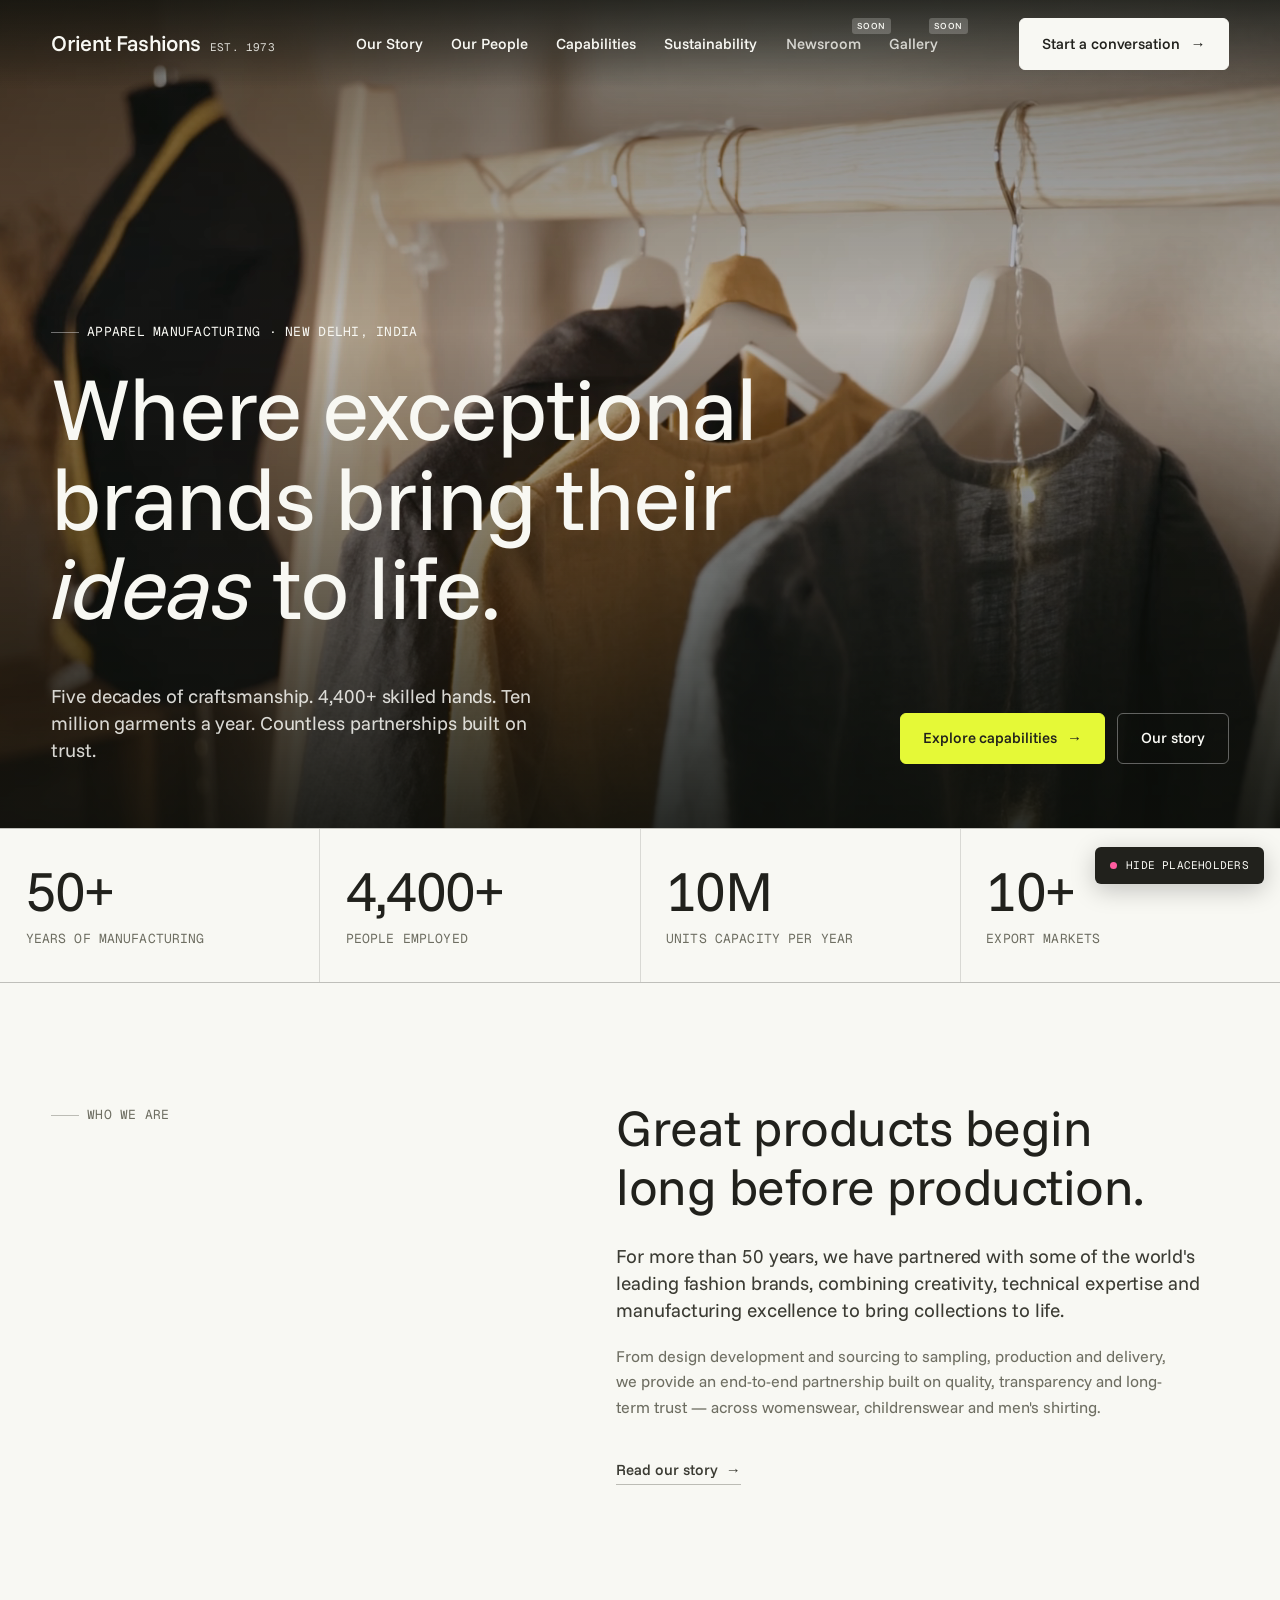
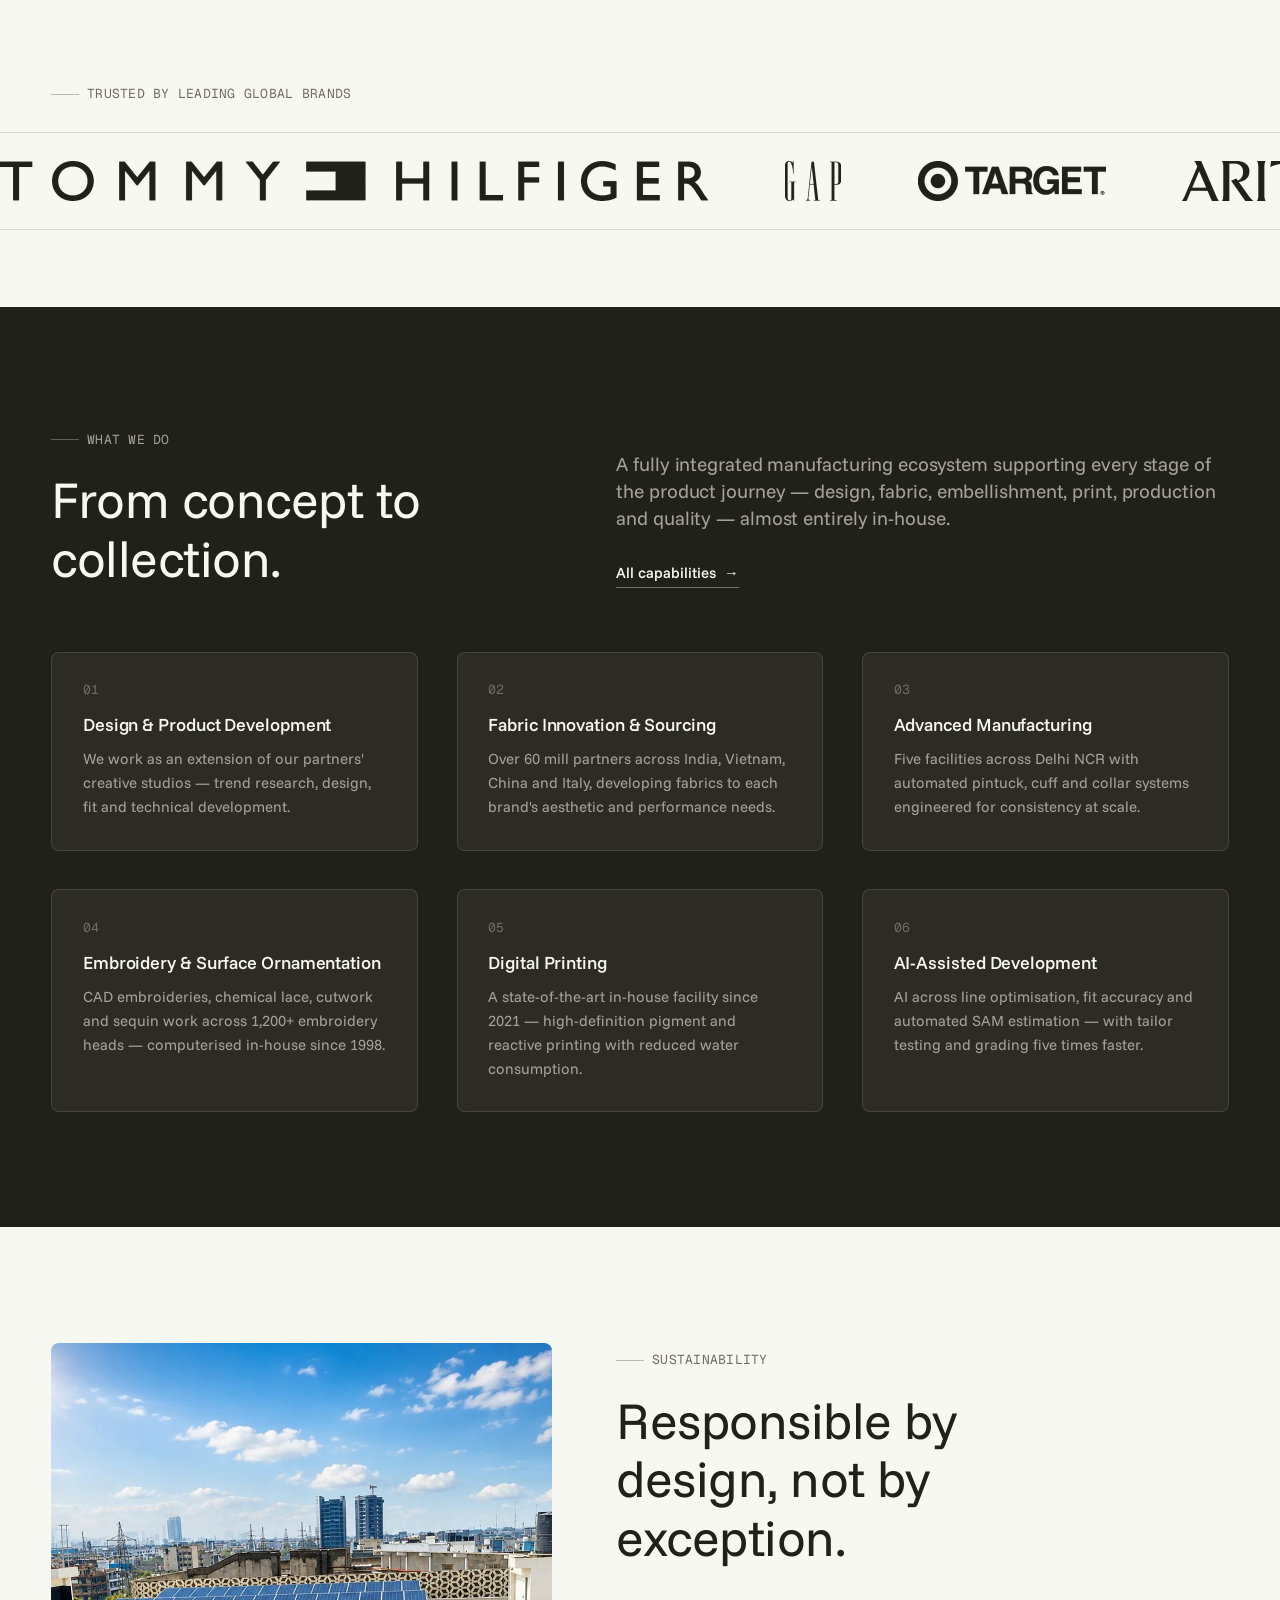
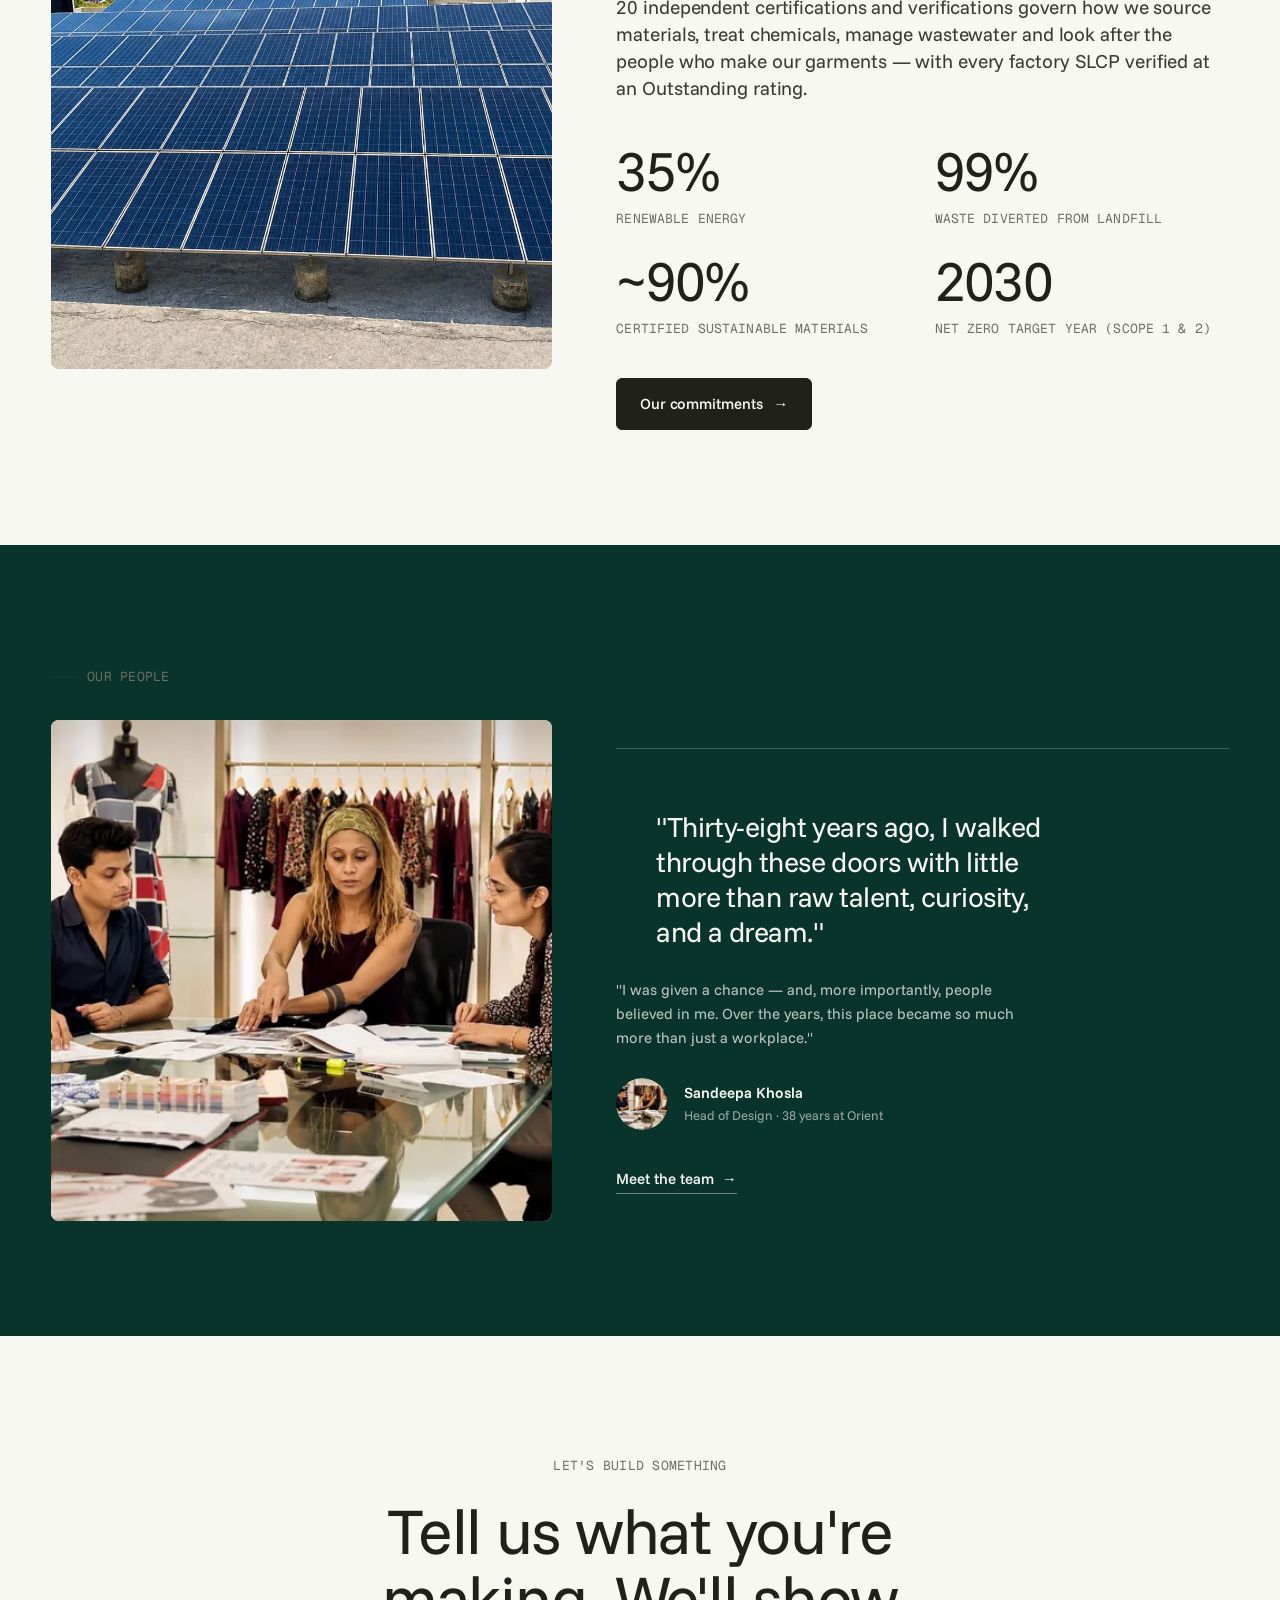
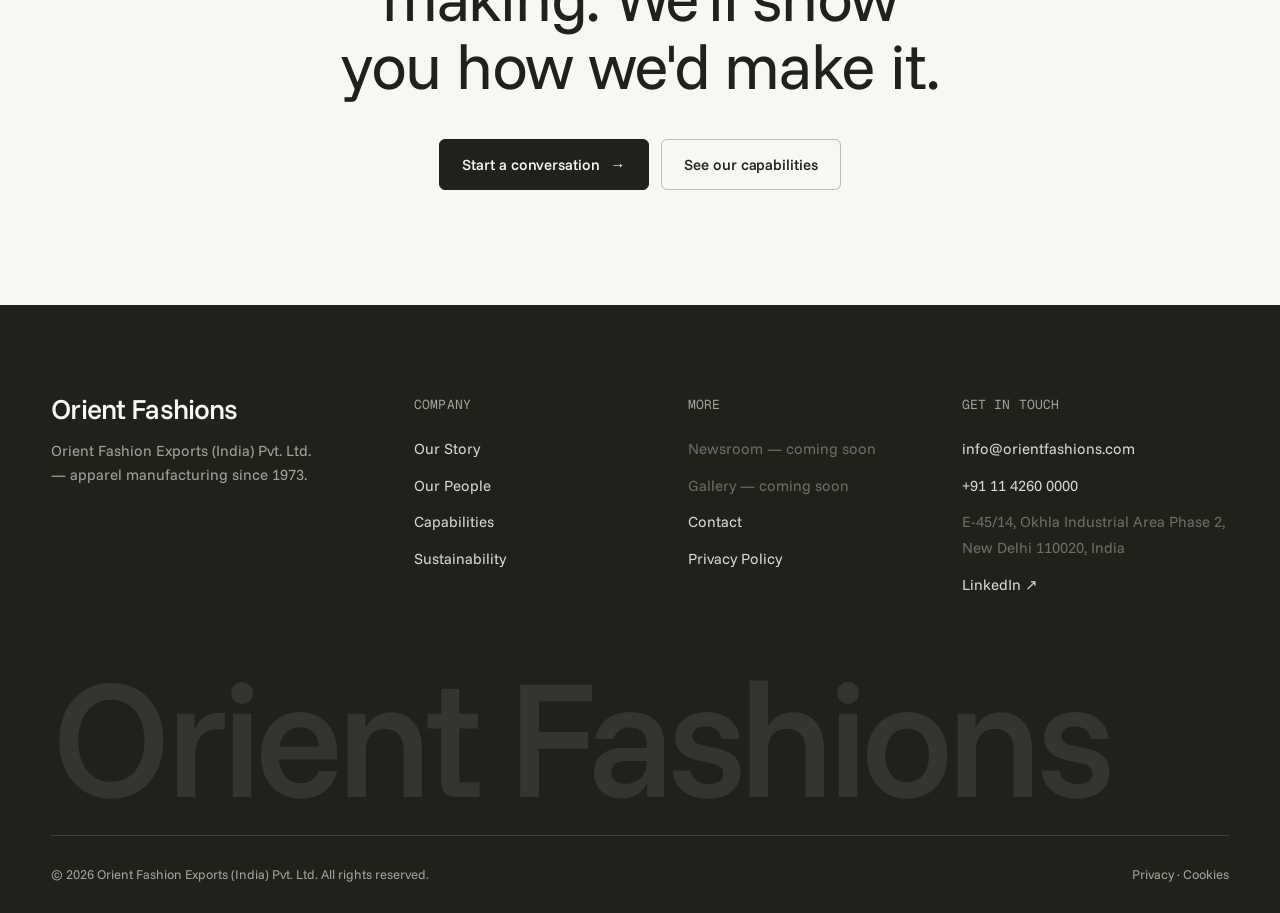
==== commit a13e690f: "Add files via upload SEO and AEO files added" ====
--- a/index.html
+++ b/index.html
@@ -5,6 +5,9 @@
 <meta name="viewport" content="width=device-width, initial-scale=1">
 <title>Orient Fashions — Apparel Manufacturing Since 1973 | New Delhi, India</title>
 <meta name="description" content="For over 50 years Orient Fashions has partnered with leading global brands — Tommy Hilfiger, GAP, Target, Aritzia, Nordstrom and others — to transform ideas into beautifully crafted apparel. 4,400+ people, five facilities, 10 million units a year.">
+<link rel="canonical" href="https://orientfashions.com/">
+<script>/* Test copies (e.g. GitHub Pages) must not appear in search results */
+if (!/(^|\.)orientfashions\.com$/.test(location.hostname) && location.protocol !== 'file:') { var r = document.createElement('meta'); r.name = 'robots'; r.content = 'noindex, nofollow'; document.head.appendChild(r); }</script>
 <meta property="og:type" content="website">
 <meta property="og:site_name" content="Orient Fashions">
 <meta property="og:title" content="Orient Fashions — Apparel Manufacturing Since 1973 | New Delhi, India">
@@ -27,6 +30,196 @@
 <link rel="apple-touch-icon" sizes="180x180" href="apple-touch-icon.png">
 <link rel="manifest" href="site.webmanifest">
 <meta name="theme-color" content="#09342B">
+<script type="application/ld+json">
+{
+ "@context": "https://schema.org",
+ "@graph": [
+  {
+   "@type": "Organization",
+   "@id": "https://orientfashions.com/#organization",
+   "name": "Orient Fashions",
+   "legalName": "Orient Fashion Exports (India) Pvt. Ltd.",
+   "alternateName": [
+    "Orient Fashion Exports",
+    "Orient Fashions India"
+   ],
+   "url": "https://orientfashions.com/",
+   "logo": {
+    "@type": "ImageObject",
+    "url": "https://orientfashions.com/android-chrome-512x512.png",
+    "width": 512,
+    "height": 512
+   },
+   "image": "https://orientfashions.com/assets/img/social-preview.jpg",
+   "description": "Apparel manufacturer and exporter founded in New Delhi in 1973. Design, fabric development, embroidery, printing, lace and garment manufacturing for international fashion brands, from five factories in Delhi NCR.",
+   "foundingDate": "1973",
+   "foundingLocation": {
+    "@type": "Place",
+    "name": "New Delhi, India"
+   },
+   "founder": {
+    "@type": "Person",
+    "name": "Meena Sethi"
+   },
+   "numberOfEmployees": {
+    "@type": "QuantitativeValue",
+    "minValue": 4400
+   },
+   "email": "info@orientfashions.com",
+   "address": {
+    "@type": "PostalAddress",
+    "streetAddress": "E-45/14, Okhla Industrial Area Phase 2",
+    "addressLocality": "New Delhi",
+    "postalCode": "110020",
+    "addressRegion": "Delhi",
+    "addressCountry": "IN"
+   },
+   "contactPoint": [
+    {
+     "@type": "ContactPoint",
+     "contactType": "sales",
+     "email": "info@orientfashions.com"
+    },
+    {
+     "@type": "ContactPoint",
+     "contactType": "human resources",
+     "email": "hr@orientfashions.com"
+    }
+   ],
+   "areaServed": [
+    "Europe",
+    "United States",
+    "Canada"
+   ],
+   "knowsAbout": [
+    "Apparel manufacturing",
+    "Garment export",
+    "Embroidery",
+    "Digital printing",
+    "Crochet lace",
+    "Fabric development",
+    "Womenswear",
+    "Childrenswear",
+    "Menswear shirts",
+    "Sustainable manufacturing"
+   ],
+   "memberOf": [
+    {
+     "@type": "Organization",
+     "name": "Apparel Export Promotion Council (AEPC)"
+    },
+    {
+     "@type": "Organization",
+     "name": "Okhla Garment & Textile Cluster (OGTC)"
+    }
+   ],
+   "sameAs": [
+    "https://www.linkedin.com/company/orient-fashions/"
+   ],
+   "location": [
+    {
+     "@type": "Place",
+     "name": "Head office",
+     "address": {
+      "@type": "PostalAddress",
+      "streetAddress": "E-45/14, Okhla Industrial Area Phase 2",
+      "addressLocality": "New Delhi",
+      "postalCode": "110020",
+      "addressCountry": "IN"
+     }
+    },
+    {
+     "@type": "Place",
+     "name": "Factory A-1-4",
+     "address": {
+      "@type": "PostalAddress",
+      "streetAddress": "A-1-4, Sector 7",
+      "addressLocality": "Noida",
+      "postalCode": "201301",
+      "addressCountry": "IN"
+     }
+    },
+    {
+     "@type": "Place",
+     "name": "Factory C-17",
+     "address": {
+      "@type": "PostalAddress",
+      "streetAddress": "C-17, Sector 67",
+      "addressLocality": "Noida",
+      "postalCode": "201301",
+      "addressCountry": "IN"
+     }
+    },
+    {
+     "@type": "Place",
+     "name": "Factory 488-489",
+     "address": {
+      "@type": "PostalAddress",
+      "streetAddress": "488-489, Udyog Vihar Phase 3",
+      "addressLocality": "Gurugram",
+      "postalCode": "122016",
+      "addressCountry": "IN"
+     }
+    },
+    {
+     "@type": "Place",
+     "name": "Factory B-4",
+     "address": {
+      "@type": "PostalAddress",
+      "streetAddress": "B-4, Sector 67",
+      "addressLocality": "Noida",
+      "postalCode": "201301",
+      "addressCountry": "IN"
+     }
+    },
+    {
+     "@type": "Place",
+     "name": "Factory B-1",
+     "address": {
+      "@type": "PostalAddress",
+      "streetAddress": "B-1, Sector 67",
+      "addressLocality": "Noida",
+      "postalCode": "201301",
+      "addressCountry": "IN"
+     }
+    },
+    {
+     "@type": "Place",
+     "name": "Lace facility",
+     "address": {
+      "@type": "PostalAddress",
+      "streetAddress": "46/2, Okhla Industrial Area Phase 2",
+      "addressLocality": "New Delhi",
+      "postalCode": "110020",
+      "addressCountry": "IN"
+     }
+    },
+    {
+     "@type": "Place",
+     "name": "Central warehouse",
+     "address": {
+      "@type": "PostalAddress",
+      "streetAddress": "A-3, Sector 67",
+      "addressLocality": "Noida",
+      "postalCode": "201301",
+      "addressCountry": "IN"
+     }
+    }
+   ]
+  },
+  {
+   "@type": "WebSite",
+   "@id": "https://orientfashions.com/#website",
+   "url": "https://orientfashions.com/",
+   "name": "Orient Fashions",
+   "publisher": {
+    "@id": "https://orientfashions.com/#organization"
+   },
+   "inLanguage": "en"
+  }
+ ]
+}
+</script>
 </head>
 <body>
 
@@ -62,6 +255,11 @@
          NOTE: assets/video/hero.mp4 is the current Envato preview, kept for launch by
          client decision (Oct 2026). Swap in the licensed download when available. See G-13. -->
     <video class="hero__video" autoplay muted loop playsinline preload="auto" aria-hidden="true">
+      <!-- The browser plays the first source it supports:
+           phones get 720p (AV1, then H.264); larger screens get 1080p AV1, then the original H.264 file. -->
+      <source src="assets/video/hero-720.webm" type='video/webm; codecs="av01.0.05M.08"' media="(max-width: 860px)">
+      <source src="assets/video/hero-720.mp4" type="video/mp4" media="(max-width: 860px)">
+      <source src="assets/video/hero-1080.webm" type='video/webm; codecs="av01.0.08M.08"'>
       <source src="assets/video/hero.mp4" type="video/mp4">
     </video>
   </div>
@@ -124,23 +322,15 @@
   <div class="wrap" style="margin-bottom:1.75rem">
     <span class="eyebrow">Trusted by leading global brands</span>
   </div>
-  <div class="marquee">
+  <div class="marquee" data-marquee>
     <div class="marquee__track">
-      <img class="logo" src="assets/img/logos/tommy-hilfiger.png" alt="Tommy Hilfiger" loading="lazy">
-      <img class="logo" src="assets/img/logos/gap.png" alt="GAP" loading="lazy">
-      <img class="logo" src="assets/img/logos/target.png" alt="Target" loading="lazy">
-      <img class="logo" src="assets/img/logos/aritzia.png" alt="Aritzia" loading="lazy">
-      <img class="logo" src="assets/img/logos/benetton.png" alt="United Colors of Benetton" loading="lazy">
-      <img class="logo" src="assets/img/logos/vineyard-vines.png" alt="Vineyard Vines" loading="lazy">
-      <img class="logo" src="assets/img/logos/nordstrom.png" alt="Nordstrom" loading="lazy">
-      <!-- Duplicate set: makes the loop seamless. Hidden from screen readers. -->
-      <img class="logo" src="assets/img/logos/tommy-hilfiger.png" alt="" aria-hidden="true" loading="lazy">
-      <img class="logo" src="assets/img/logos/gap.png" alt="" aria-hidden="true" loading="lazy">
-      <img class="logo" src="assets/img/logos/target.png" alt="" aria-hidden="true" loading="lazy">
-      <img class="logo" src="assets/img/logos/aritzia.png" alt="" aria-hidden="true" loading="lazy">
-      <img class="logo" src="assets/img/logos/benetton.png" alt="" aria-hidden="true" loading="lazy">
-      <img class="logo" src="assets/img/logos/vineyard-vines.png" alt="" aria-hidden="true" loading="lazy">
-      <img class="logo" src="assets/img/logos/nordstrom.png" alt="" aria-hidden="true" loading="lazy">
+      <img class="logo" src="assets/img/logos/tommy-hilfiger.webp" alt="Tommy Hilfiger" decoding="async">
+      <img class="logo" src="assets/img/logos/gap.webp" alt="GAP" decoding="async">
+      <img class="logo" src="assets/img/logos/target.webp" alt="Target" decoding="async">
+      <img class="logo" src="assets/img/logos/aritzia.webp" alt="Aritzia" decoding="async">
+      <img class="logo" src="assets/img/logos/benetton.webp" alt="United Colors of Benetton" decoding="async">
+      <img class="logo" src="assets/img/logos/vineyard-vines.webp" alt="Vineyard Vines" decoding="async">
+      <img class="logo" src="assets/img/logos/nordstrom.webp" alt="Nordstrom" decoding="async">
     </div>
   </div>
 </section>
@@ -202,7 +392,7 @@
   <div class="wrap split">
     <div data-rv>
       <div class="frame frame--p45">
-        <img class="img" src="assets/img/solar-array-portrait.jpg" alt="Rooftop solar array supplying 35% of our energy" loading="lazy">
+        <img class="img" src="assets/img/solar-array-portrait.webp" alt="Rooftop solar array supplying 35% of our energy" loading="lazy">
       </div>
     </div>
     <div>
@@ -247,7 +437,7 @@
     <div class="split" style="margin-top:2rem;align-items:center">
       <div data-rv="60">
         <div class="frame frame--sq">
-          <img class="img" src="assets/img/design-studio.jpg" alt="Sandeepa Khosla reviewing fabric swatches with the design team" loading="lazy">
+          <img class="img" src="assets/img/design-studio.webp" srcset="assets/img/design-studio-800.webp 800w, assets/img/design-studio.webp 1600w" sizes="(max-width: 1024px) 92vw, 40vw" alt="Sandeepa Khosla reviewing fabric swatches with the design team" loading="lazy">
         </div>
       </div>
       <div class="quote" style="border-color:rgba(255,255,255,.22)">
@@ -259,7 +449,7 @@
           place became so much more than just a workplace."
         </p>
         <div class="quote__by" data-rv="220">
-          <div class="quote__av"><img class="img" src="assets/img/design-studio.jpg" alt="" loading="lazy"></div>
+          <div class="quote__av"><img class="img" src="assets/img/design-studio.webp" srcset="assets/img/design-studio-800.webp 800w, assets/img/design-studio.webp 1600w" sizes="(max-width: 1024px) 92vw, 40vw" alt="" loading="lazy"></div>
           <div>
             <div class="quote__nm">Sandeepa Khosla</div>
             <div class="quote__rl" style="color:rgba(248,248,243,.6)">Head of Design · 38 years at Orient</div>
--- a/assets/css/style.css
+++ b/assets/css/style.css
@@ -391,7 +391,11 @@
 /* ---------- Marquee ---------- */
 .marquee { overflow: hidden; border-block: 1px solid var(--line); padding-block: 1.75rem; }
 .on-dark .marquee { border-color: rgba(255,255,255,0.14); }
-.marquee__track { display: flex; align-items: center; gap: clamp(2.5rem, 6vw, 5rem); width: max-content; animation: slide 20s linear infinite; /* 3x faster than the original 60s */ }
+/* The track holds two identical halves; sliding by exactly -50% makes the loop seamless.
+   Spacing is a margin on every logo (not a flex gap) so both halves are exactly equal.
+   main.js repeats the logo set so each half is wider than the screen. */
+.marquee__track { display: flex; align-items: center; width: max-content; will-change: transform; }
+.marquee.is-ready .marquee__track { animation: slide var(--mq-dur, 20s) linear infinite; }
 /* On hover the ticker slows to half speed (40s per loop) — handled in main.js so it eases without jumping */
 @keyframes slide { to { transform: translateX(-50%); } }
 
@@ -399,13 +403,12 @@
    single ink tone so seven very different brand treatments sit together. */
 .marquee__track .logo {
   height: 40px; width: auto; flex: none;
-  opacity: 0.68; transition: opacity .35s var(--ease);
-}
-.marquee:hover .marquee__track .logo { opacity: 1; }
+  margin-right: clamp(2.5rem, 6vw, 5rem);
+}
 @media (max-width: 700px) { .marquee__track .logo { height: 32px; } }
 @media (prefers-reduced-motion: reduce) {
   .marquee { overflow-x: auto; }
-  .marquee__track { animation: none; }
+  .marquee__track, .marquee.is-ready .marquee__track { animation: none; }
 }
 
 /* ---------- Accordion ---------- */
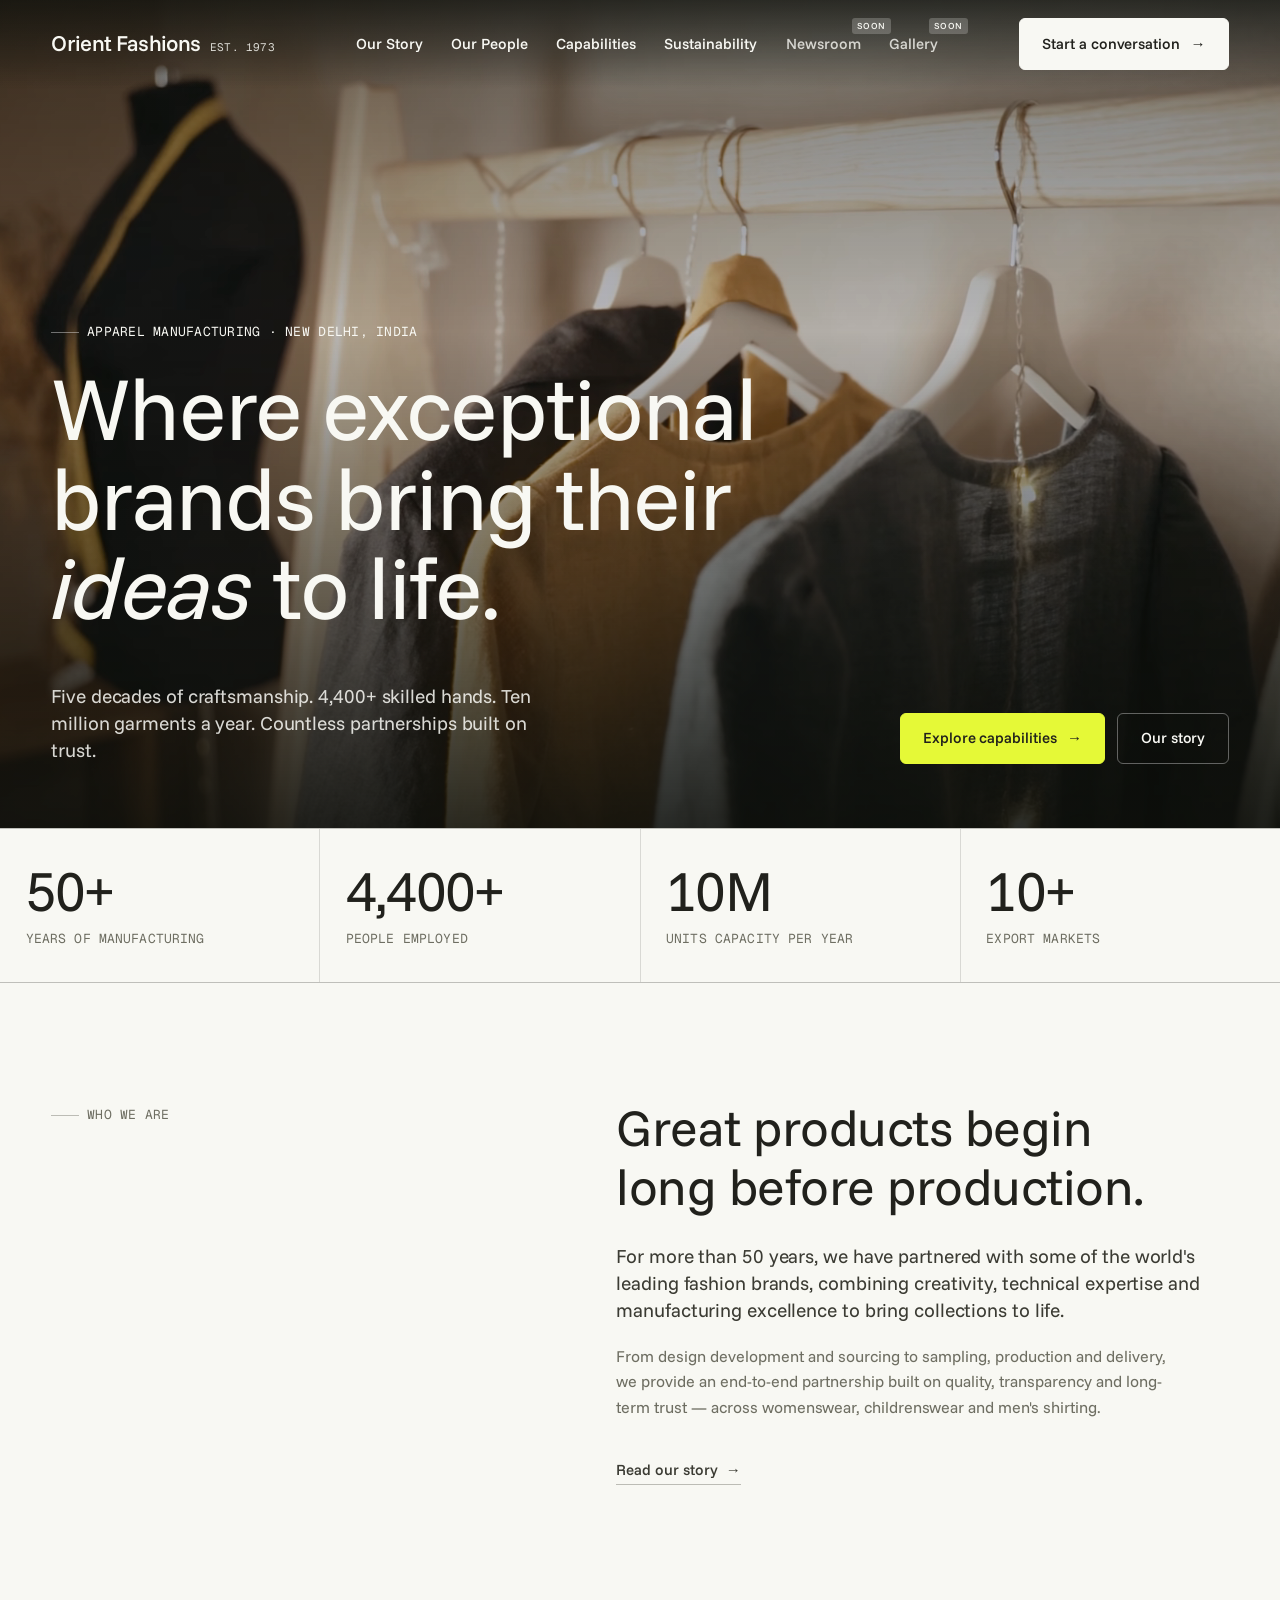
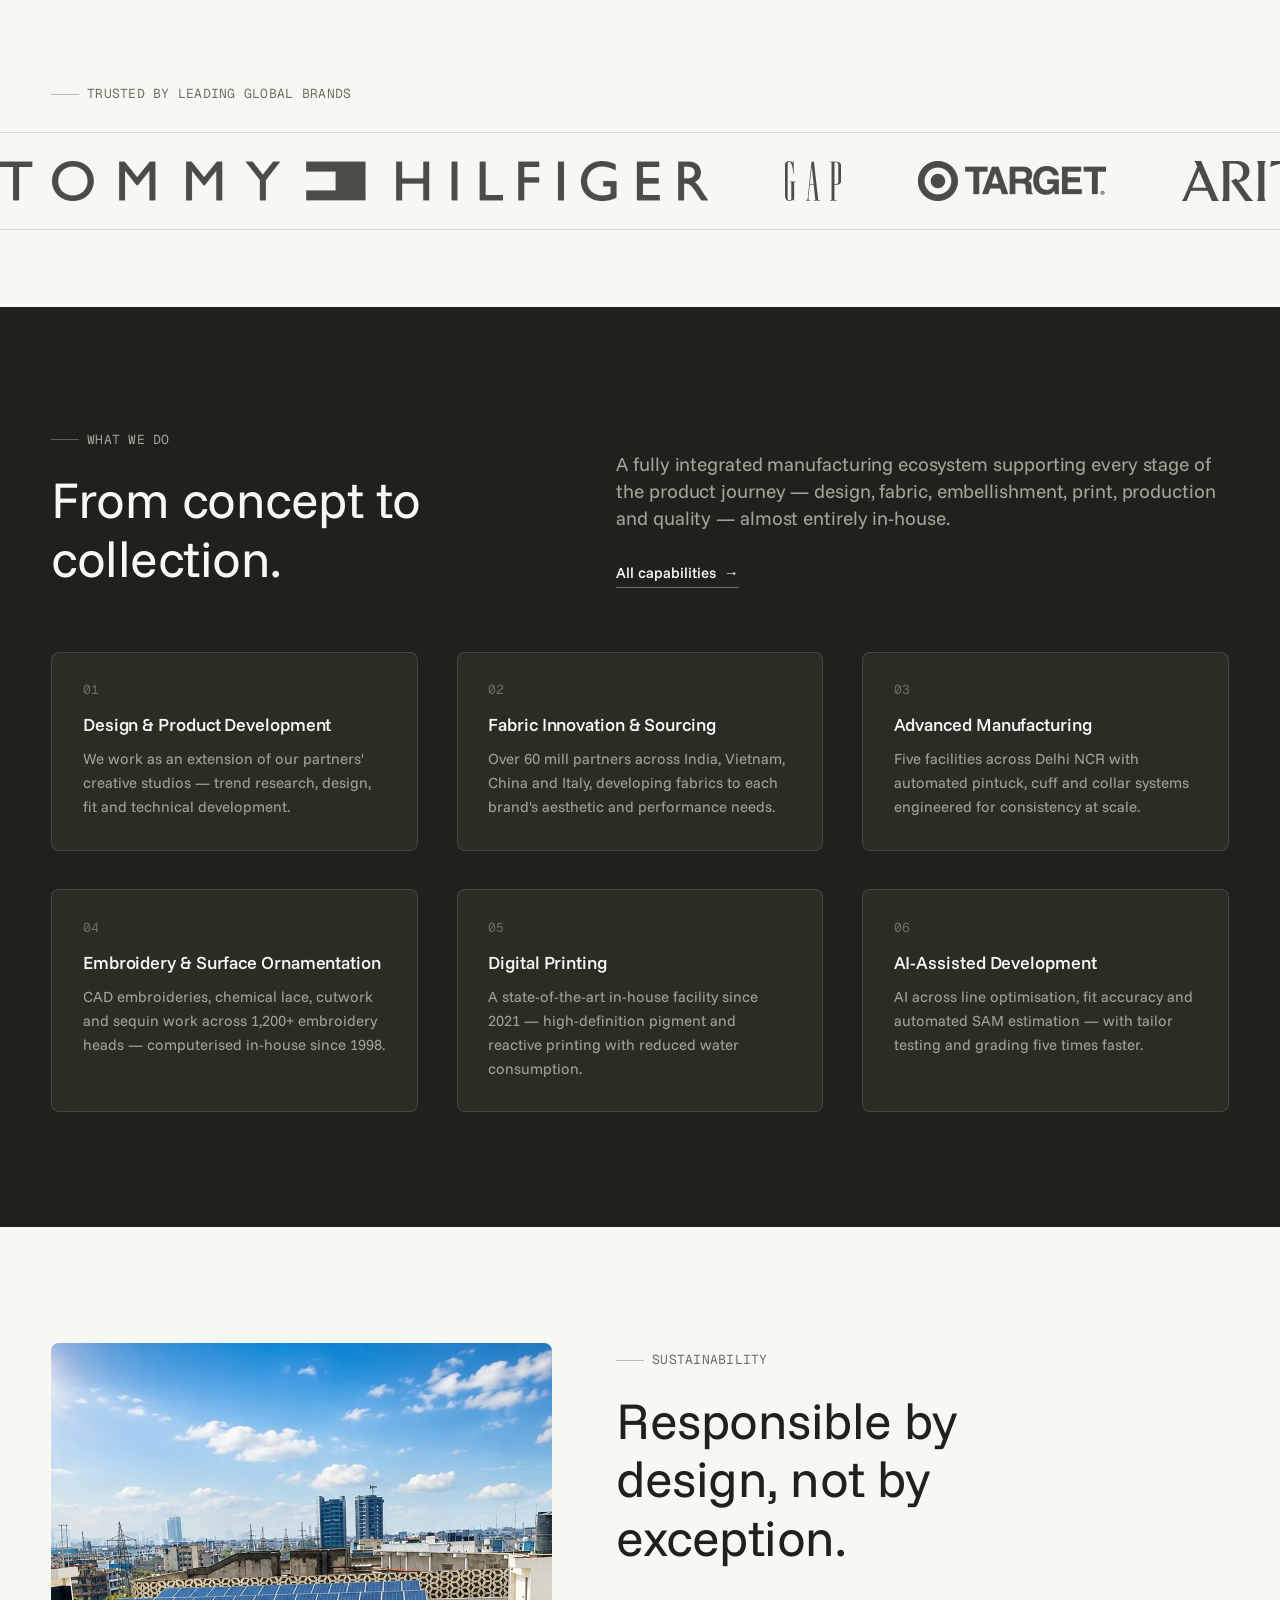
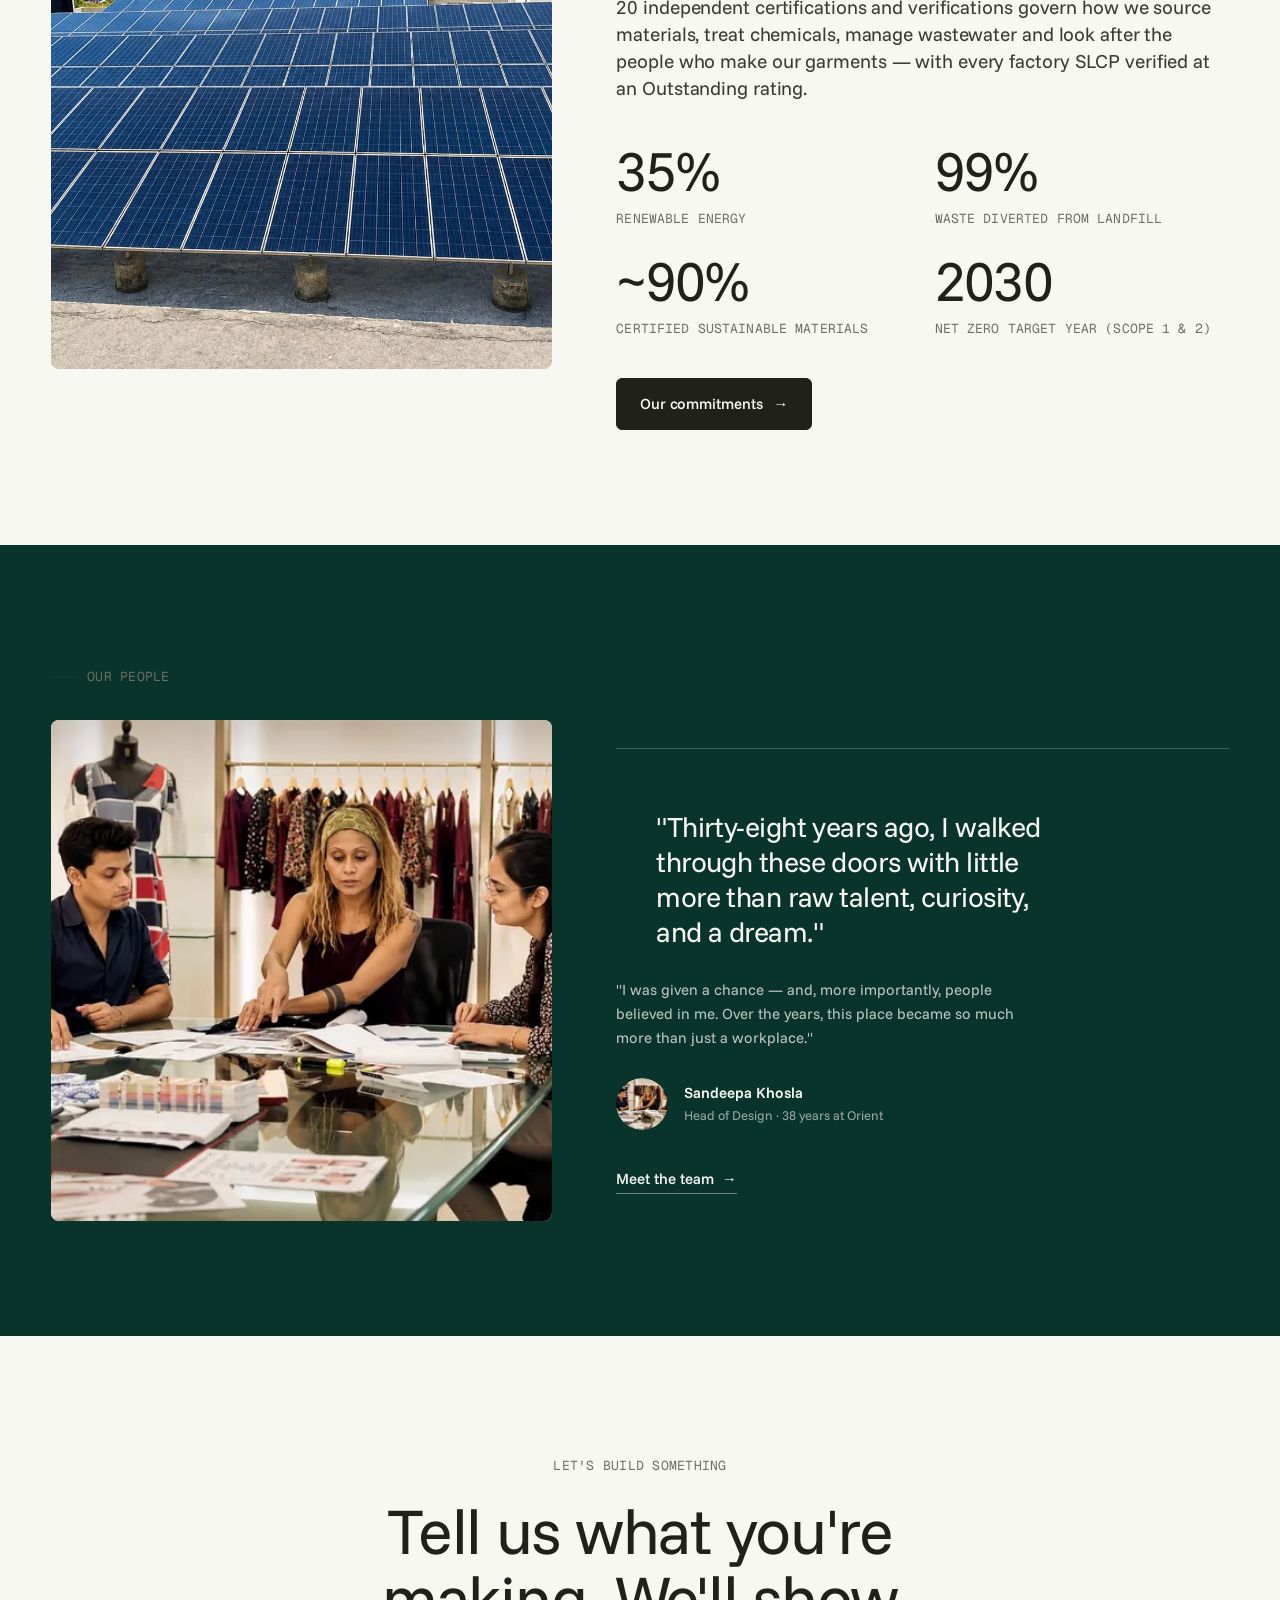
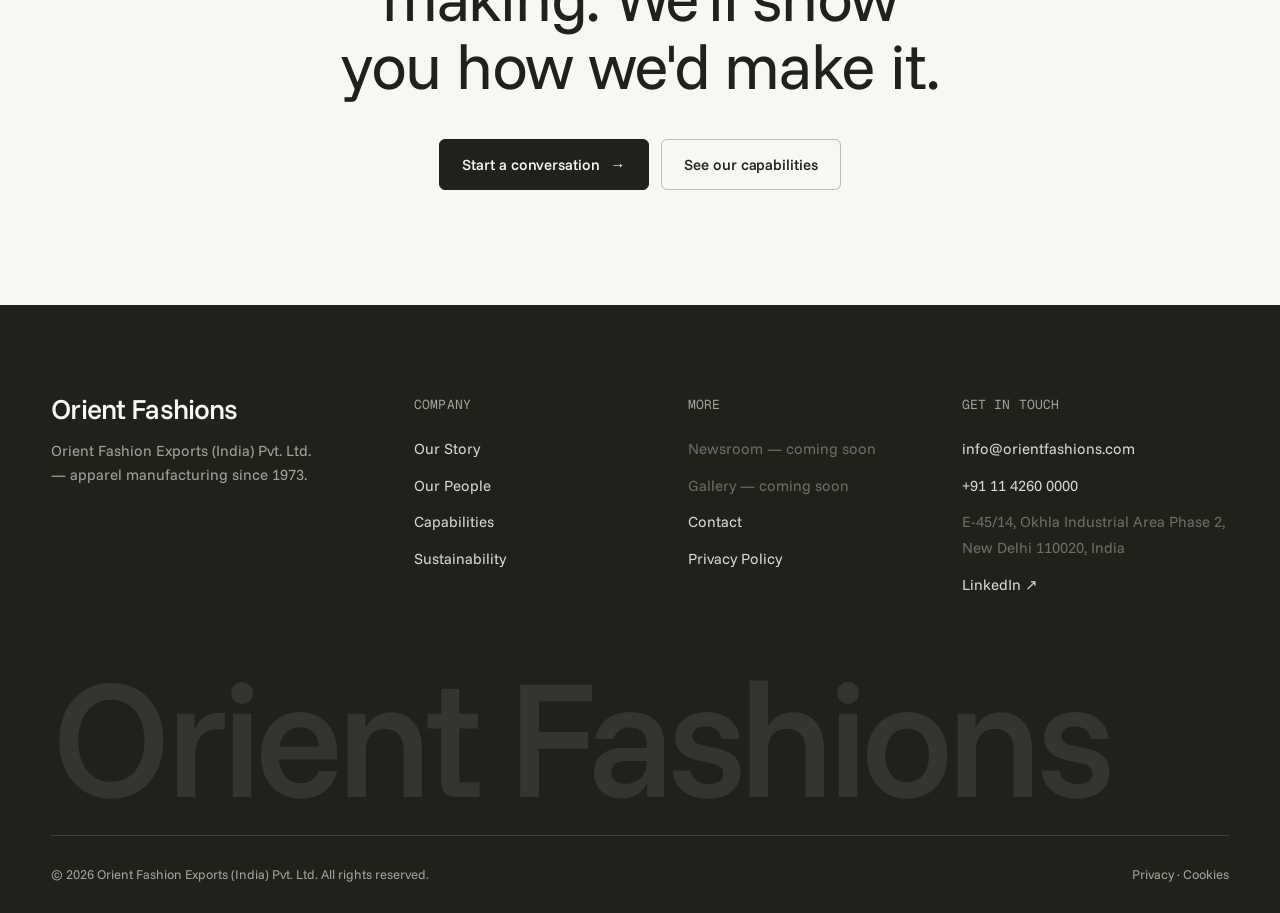
==== commit cc29b30c: "Add files via upload" ====
--- a/index.html
+++ b/index.html
@@ -12,17 +12,18 @@
 <meta property="og:site_name" content="Orient Fashions">
 <meta property="og:title" content="Orient Fashions — Apparel Manufacturing Since 1973 | New Delhi, India">
 <meta property="og:description" content="Leading apparel manufacturer and exporter | Since 1973 | New Delhi">
-<meta property="og:url" content="https://greyseedstudio.github.io/orient/">
-<meta property="og:image" content="https://greyseedstudio.github.io/orient/assets/img/social-preview.jpg">
+<meta property="og:url" content="https://greyseedstudio.github.io/orient-test/">
+<meta property="og:image" content="https://greyseedstudio.github.io/orient-test/assets/img/social-preview.jpg">
 <meta property="og:image:width" content="1200">
 <meta property="og:image:height" content="630">
 <meta property="og:image:alt" content="Orient Fashions: leading apparel manufacturer and exporter, since 1973, New Delhi">
 <meta name="twitter:card" content="summary_large_image">
 <meta name="twitter:title" content="Orient Fashions — Apparel Manufacturing Since 1973 | New Delhi, India">
 <meta name="twitter:description" content="Leading apparel manufacturer and exporter | Since 1973 | New Delhi">
-<meta name="twitter:image" content="https://greyseedstudio.github.io/orient/assets/img/social-preview.jpg">
+<meta name="twitter:image" content="https://greyseedstudio.github.io/orient-test/assets/img/social-preview.jpg">
 <link rel="preload" href="assets/fonts/funnel-sans-latin-wght-normal.woff2" as="font" type="font/woff2" crossorigin>
-<link rel="stylesheet" href="assets/css/style.css">
+<link rel="preload" href="assets/fonts/geist-mono-latin-400-normal.woff2" as="font" type="font/woff2" crossorigin>
+<link rel="stylesheet" href="assets/css/style.min.css?v=20261102">
 <link rel="icon" href="favicon.ico" sizes="any">
 <link rel="icon" type="image/png" sizes="48x48" href="favicon-48x48.png">
 <link rel="icon" type="image/png" sizes="32x32" href="favicon-32x32.png">
@@ -324,13 +325,13 @@
   </div>
   <div class="marquee" data-marquee>
     <div class="marquee__track">
-      <img class="logo" src="assets/img/logos/tommy-hilfiger.webp" alt="Tommy Hilfiger" decoding="async">
-      <img class="logo" src="assets/img/logos/gap.webp" alt="GAP" decoding="async">
-      <img class="logo" src="assets/img/logos/target.webp" alt="Target" decoding="async">
-      <img class="logo" src="assets/img/logos/aritzia.webp" alt="Aritzia" decoding="async">
-      <img class="logo" src="assets/img/logos/benetton.webp" alt="United Colors of Benetton" decoding="async">
-      <img class="logo" src="assets/img/logos/vineyard-vines.webp" alt="Vineyard Vines" decoding="async">
-      <img class="logo" src="assets/img/logos/nordstrom.webp" alt="Nordstrom" decoding="async">
+      <img width="1416" height="80" class="logo" src="assets/img/logos/tommy-hilfiger.webp" alt="Tommy Hilfiger" decoding="async">
+      <img width="112" height="80" class="logo" src="assets/img/logos/gap.webp" alt="GAP" decoding="async">
+      <img width="376" height="80" class="logo" src="assets/img/logos/target.webp" alt="Target" decoding="async">
+      <img width="404" height="80" class="logo" src="assets/img/logos/aritzia.webp" alt="Aritzia" decoding="async">
+      <img width="238" height="80" class="logo" src="assets/img/logos/benetton.webp" alt="United Colors of Benetton" decoding="async">
+      <img width="252" height="80" class="logo" src="assets/img/logos/vineyard-vines.webp" alt="Vineyard Vines" decoding="async">
+      <img width="634" height="80" class="logo" src="assets/img/logos/nordstrom.webp" alt="Nordstrom" decoding="async">
     </div>
   </div>
 </section>
@@ -392,7 +393,7 @@
   <div class="wrap split">
     <div data-rv>
       <div class="frame frame--p45">
-        <img class="img" src="assets/img/solar-array-portrait.webp" alt="Rooftop solar array supplying 35% of our energy" loading="lazy">
+        <img width="868" height="1086" class="img" src="assets/img/solar-array-portrait.webp" srcset="assets/img/solar-array-portrait-480.webp 480w, assets/img/solar-array-portrait.webp 868w" sizes="(max-width: 1024px) 92vw, 40vw" alt="Rooftop solar array supplying 35% of our energy" loading="lazy">
       </div>
     </div>
     <div>
@@ -437,7 +438,7 @@
     <div class="split" style="margin-top:2rem;align-items:center">
       <div data-rv="60">
         <div class="frame frame--sq">
-          <img class="img" src="assets/img/design-studio.webp" srcset="assets/img/design-studio-800.webp 800w, assets/img/design-studio.webp 1600w" sizes="(max-width: 1024px) 92vw, 40vw" alt="Sandeepa Khosla reviewing fabric swatches with the design team" loading="lazy">
+          <img width="1600" height="900" class="img" src="assets/img/design-studio.webp" srcset="assets/img/design-studio-480.webp 480w, assets/img/design-studio-800.webp 800w, assets/img/design-studio.webp 1600w" sizes="(max-width: 1024px) 92vw, 40vw" alt="Sandeepa Khosla reviewing fabric swatches with the design team" loading="lazy">
         </div>
       </div>
       <div class="quote" style="border-color:rgba(255,255,255,.22)">
@@ -449,7 +450,7 @@
           place became so much more than just a workplace."
         </p>
         <div class="quote__by" data-rv="220">
-          <div class="quote__av"><img class="img" src="assets/img/design-studio.webp" srcset="assets/img/design-studio-800.webp 800w, assets/img/design-studio.webp 1600w" sizes="(max-width: 1024px) 92vw, 40vw" alt="" loading="lazy"></div>
+          <div class="quote__av"><img width="1600" height="900" class="img" src="assets/img/design-studio.webp" srcset="assets/img/design-studio-480.webp 480w, assets/img/design-studio-800.webp 800w, assets/img/design-studio.webp 1600w" sizes="(max-width: 1024px) 92vw, 40vw" alt="" loading="lazy"></div>
           <div>
             <div class="quote__nm">Sandeepa Khosla</div>
             <div class="quote__rl" style="color:rgba(248,248,243,.6)">Head of Design · 38 years at Orient</div>
@@ -525,10 +526,6 @@
   </div>
 </footer>
 
-<button class="ph-toggle" aria-pressed="true">
-  <span class="ph-toggle__dot"></span><span class="ph-toggle__txt">Hide placeholders</span>
-</button>
-
-<script src="assets/js/main.js"></script>
+<script src="assets/js/main.min.js?v=20261102" defer></script>
 </body>
 </html>
--- a/assets/css/style.min.css
+++ b/assets/css/style.min.css
@@ -0,0 +1 @@
+@font-face{font-family:Funnel Sans;font-style:normal;font-weight:300 800;font-display:swap;src:url(../fonts/funnel-sans-latin-ext-wght-normal.woff2) format("woff2");unicode-range:U+0100-02BA,U+02BD-02C5,U+02C7-02CC,U+02CE-02D7,U+02DD-02FF,U+0304,U+0308,U+0329,U+1D00-1DBF,U+1E00-1E9F,U+1EF2-1EFF,U+2020,U+20A0-20AB,U+20AD-20C0,U+2113,U+2C60-2C7F,U+A720-A7FF}@font-face{font-family:Funnel Sans;font-style:italic;font-weight:300 800;font-display:swap;src:url(../fonts/funnel-sans-latin-ext-wght-italic.woff2) format("woff2");unicode-range:U+0100-02BA,U+02BD-02C5,U+02C7-02CC,U+02CE-02D7,U+02DD-02FF,U+0304,U+0308,U+0329,U+1D00-1DBF,U+1E00-1E9F,U+1EF2-1EFF,U+2020,U+20A0-20AB,U+20AD-20C0,U+2113,U+2C60-2C7F,U+A720-A7FF}@font-face{font-family:Geist Mono;font-style:normal;font-weight:400;font-display:swap;src:url(../fonts/geist-mono-latin-ext-400-normal.woff2) format("woff2");unicode-range:U+0100-02BA,U+02BD-02C5,U+02C7-02CC,U+02CE-02D7,U+02DD-02FF,U+0304,U+0308,U+0329,U+1D00-1DBF,U+1E00-1E9F,U+1EF2-1EFF,U+2020,U+20A0-20AB,U+20AD-20C0,U+2113,U+2C60-2C7F,U+A720-A7FF}@font-face{font-family:Geist Mono;font-style:normal;font-weight:500;font-display:swap;src:url(../fonts/geist-mono-latin-ext-500-normal.woff2) format("woff2");unicode-range:U+0100-02BA,U+02BD-02C5,U+02C7-02CC,U+02CE-02D7,U+02DD-02FF,U+0304,U+0308,U+0329,U+1D00-1DBF,U+1E00-1E9F,U+1EF2-1EFF,U+2020,U+20A0-20AB,U+20AD-20C0,U+2113,U+2C60-2C7F,U+A720-A7FF}@font-face{font-family:Funnel Sans;font-style:normal;font-weight:300 800;font-display:swap;src:url(../fonts/funnel-sans-latin-wght-normal.woff2) format("woff2");unicode-range:U+0000-00FF,U+0131,U+0152-0153,U+02BB-02BC,U+02C6,U+02DA,U+02DC,U+0304,U+0308,U+0329,U+2000-206F,U+20AC,U+2122,U+2191,U+2193,U+2212,U+2215,U+FEFF,U+FFFD}@font-face{font-family:Funnel Sans;font-style:italic;font-weight:300 800;font-display:swap;src:url(../fonts/funnel-sans-latin-wght-italic.woff2) format("woff2");unicode-range:U+0000-00FF,U+0131,U+0152-0153,U+02BB-02BC,U+02C6,U+02DA,U+02DC,U+0304,U+0308,U+0329,U+2000-206F,U+20AC,U+2122,U+2191,U+2193,U+2212,U+2215,U+FEFF,U+FFFD}@font-face{font-family:Geist Mono;font-style:normal;font-weight:400;font-display:swap;src:url(../fonts/geist-mono-latin-400-normal.woff2) format("woff2");unicode-range:U+0000-00FF,U+0131,U+0152-0153,U+02BB-02BC,U+02C6,U+02DA,U+02DC,U+0304,U+0308,U+0329,U+2000-206F,U+20AC,U+2122,U+2191,U+2193,U+2212,U+2215,U+FEFF,U+FFFD}@font-face{font-family:Geist Mono;font-style:normal;font-weight:500;font-display:swap;src:url(../fonts/geist-mono-latin-500-normal.woff2) format("woff2");unicode-range:U+0000-00FF,U+0131,U+0152-0153,U+02BB-02BC,U+02C6,U+02DA,U+02DC,U+0304,U+0308,U+0329,U+2000-206F,U+20AC,U+2122,U+2191,U+2193,U+2212,U+2215,U+FEFF,U+FFFD}:root{--paper: #F8F8F3;--paper-2: #EDEDE2;--sand: #E0E0D2;--ink: #21211C;--ink-2: #3B3B33;--muted: #6E6E62;--line: rgba(59, 59, 51, .16);--line-strong: rgba(59, 59, 51, .32);--forest: #09342B;--forest-2: #0E4A3C;--acid: #E5F937;--acid-dim: #D3E62A;--dark: #21211C;--dark-2: #2C2C25;--on-dark: #F8F8F3;--on-dark-mute: #A3A398;--display: "Funnel Sans", -apple-system, BlinkMacSystemFont, "Segoe UI", Helvetica, Arial, sans-serif;--sans: "Funnel Sans", -apple-system, BlinkMacSystemFont, "Segoe UI", Helvetica, Arial, sans-serif;--mono: "Geist Mono", ui-monospace, SFMono-Regular, Menlo, Consolas, monospace;--fs-mega: clamp(3rem, 7.4vw, 5.5rem);--fs-h1: clamp(2.5rem, 5.2vw, 4rem);--fs-h2: clamp(2rem, 4vw, 3.1875rem);--fs-h3: clamp(1.5rem, 2.7vw, 2.5rem);--fs-h4: clamp(1.0625rem, 1.4vw, 1.25rem);--fs-lead: clamp(1.0625rem, 1.5vw, 1.25rem);--fs-body: 1rem;--fs-sm: .9375rem;--fs-xs: .8125rem;--fs-eyebrow: .8125rem;--gutter: clamp(1.25rem, 4vw, 4rem);--section-y: clamp(4.5rem, 9vw, 9rem);--maxw: 1440px;--measure: 62ch;--radius: 6px;--radius-lg: 8px;--ease: cubic-bezier(.22, 1, .36, 1)}*,*:before,*:after{box-sizing:border-box}html{-webkit-text-size-adjust:100%;scroll-behavior:smooth;background-color:var(--forest)}body{margin:0;background:var(--paper);color:var(--ink);font-family:var(--sans);font-size:var(--fs-body);line-height:1.6;font-synthesis-weight:none;-webkit-font-smoothing:antialiased;overflow-x:hidden}img,video,svg{max-width:100%;display:block}img{height:auto}a{color:inherit;text-decoration:none}button{font:inherit;cursor:pointer}h1,h2,h3,h4,h5{margin:0;font-weight:500}p{margin:0}ul,ol{margin:0;padding:0;list-style:none}:focus-visible{outline:2px solid var(--forest);outline-offset:3px}.wrap{width:100%;max-width:var(--maxw);margin-inline:auto;padding-inline:var(--gutter)}.section{padding-block:var(--section-y)}.section--tight{padding-block:clamp(3rem,6vw,5.5rem)}.grid{display:grid;gap:clamp(1.5rem,3vw,3rem)}.g-2{grid-template-columns:repeat(2,1fr)}.g-3{grid-template-columns:repeat(3,1fr)}.g-4{grid-template-columns:repeat(4,1fr)}.split{display:grid;grid-template-columns:minmax(0,.9fr) minmax(0,1.1fr);gap:clamp(2rem,5vw,5rem);align-items:start}.measure{max-width:var(--measure)}@media (min-width: 1025px){.grid>.row-start{grid-column-start:1}}.display{font-family:var(--display);font-weight:400;line-height:1.05;letter-spacing:-.02em}.display em{font-style:italic}.t-mega{font-size:var(--fs-mega);line-height:1.02}.t-h1{font-size:var(--fs-h1)}.t-h2{font-size:var(--fs-h2);letter-spacing:-.01em;line-height:1.15}.t-h3{font-size:var(--fs-h3);line-height:1.2;letter-spacing:-.01em}.t-h4{font-size:var(--fs-h4);line-height:1.4;letter-spacing:-.005em;font-weight:500}.lead{font-size:var(--fs-lead);line-height:1.4;color:var(--ink-2);letter-spacing:-.005em}.small{font-size:var(--fs-sm);color:var(--muted)}.mute{color:var(--muted)}body{color:var(--ink-2)}h1,h2,h3,h4,h5,.display{color:var(--ink)}.on-dark h1,.on-dark h2,.on-dark h3,.on-dark h4,.on-dark .display,.on-forest h1,.on-forest h2,.on-forest h3,.on-forest h4,.on-forest .display{color:inherit}.eyebrow{display:inline-flex;align-items:center;gap:.6em;font-family:var(--mono);font-size:var(--fs-eyebrow);font-weight:400;letter-spacing:.02em;text-transform:uppercase;color:var(--muted)}.eyebrow:before{content:"";width:1.75rem;height:1px;background:var(--line-strong)}.eyebrow--plain:before{display:none}.on-dark .eyebrow{color:var(--on-dark-mute)}.on-dark .eyebrow:before{background:#ffffff47}.btn{display:inline-flex;align-items:center;gap:.7em;padding:.85em 1.5em;border:1px solid var(--ink);border-radius:var(--radius);background:var(--ink);color:var(--paper);font-size:var(--fs-sm);font-weight:500;letter-spacing:-.005em;transition:background .3s var(--ease),color .3s var(--ease),transform .3s var(--ease)}.btn:hover{background:var(--forest);border-color:var(--forest);transform:translateY(-2px)}.btn .arw{transition:transform .3s var(--ease)}.btn:hover .arw{transform:translate(4px)}.btn--ghost{background:transparent;color:var(--ink);border-color:var(--line-strong)}.btn--ghost:hover{background:var(--ink);color:var(--paper);border-color:var(--ink)}.btn--acid{background:var(--acid);color:var(--ink);border-color:var(--acid)}.btn--acid:hover{background:var(--acid-dim);border-color:var(--acid-dim);color:var(--ink)}.on-dark .btn--ghost{color:var(--on-dark);border-color:#ffffff4d}.on-dark .btn--ghost:hover{background:var(--on-dark);color:var(--dark)}.link-u{display:inline-flex;align-items:center;gap:.5em;font-weight:500;font-size:var(--fs-sm);border-bottom:1px solid var(--line-strong);padding-bottom:2px;transition:border-color .25s var(--ease),gap .25s var(--ease)}.link-u:hover{border-color:var(--ink);gap:.85em}.on-dark .link-u{border-color:#ffffff59}.on-dark .link-u:hover{border-color:var(--on-dark)}.on-dark{background:var(--dark);color:var(--on-dark)}.on-dark .lead,.on-dark .mute,.on-dark .small{color:var(--on-dark-mute)}.on-forest{background:var(--forest);color:var(--on-dark)}.on-paper2{background:var(--paper-2)}.hdr{position:fixed;inset:0 0 auto;z-index:200;transition:background .35s var(--ease),box-shadow .35s var(--ease),backdrop-filter .35s;border-bottom:0}.hdr__in{display:flex;align-items:center;justify-content:space-between;gap:2rem;padding-block:1.15rem}.hdr.is-stuck,.hdr.is-open{background:#f8f8f3eb;backdrop-filter:blur(14px);box-shadow:0 1px 0 var(--line)}.hdr--solid{position:sticky;background:#f8f8f3eb;backdrop-filter:blur(14px);box-shadow:0 1px 0 var(--line)}.hdr:not(.hdr--solid){background:linear-gradient(180deg,#0e100cb3,#0e100c4d 60%,#0e100c00)}.hdr.is-stuck:not(.hdr--solid),.hdr.is-open:not(.hdr--solid){background:#f8f8f3eb}.hdr:not(.hdr--solid) .brand__mark,.hdr:not(.hdr--solid) .nav a{color:var(--on-dark)}.hdr:not(.hdr--solid) .brand__sub{color:#f8f8f3d9}.hdr:not(.hdr--solid) .nav a.is-soon{color:#f8f8f3cc}.hdr:not(.hdr--solid) .nav a.is-soon:before{background:#f8f8f338;color:var(--on-dark)}.hdr:not(.hdr--solid) .btn{background:var(--paper);color:var(--ink);border-color:var(--paper)}.hdr:not(.hdr--solid) .btn:hover{background:var(--acid);border-color:var(--acid);color:var(--ink)}.hdr:not(.hdr--solid) .burger{border-color:#f8f8f373}.hdr:not(.hdr--solid) .burger span,.hdr:not(.hdr--solid) .burger span:before,.hdr:not(.hdr--solid) .burger span:after{background:var(--on-dark)}.hdr:not(.hdr--solid).is-stuck .brand__mark,.hdr:not(.hdr--solid).is-stuck .nav a,.hdr:not(.hdr--solid).is-open .brand__mark,.hdr:not(.hdr--solid).is-open .nav a{color:var(--ink)}.hdr:not(.hdr--solid).is-stuck .brand__sub,.hdr:not(.hdr--solid).is-open .brand__sub{color:var(--muted)}.hdr:not(.hdr--solid).is-stuck .nav a.is-soon,.hdr:not(.hdr--solid).is-open .nav a.is-soon{color:var(--muted)}.hdr:not(.hdr--solid).is-stuck .nav a.is-soon:before,.hdr:not(.hdr--solid).is-open .nav a.is-soon:before{background:var(--sand);color:var(--ink-2)}.hdr:not(.hdr--solid).is-stuck .btn,.hdr:not(.hdr--solid).is-open .btn{background:var(--ink);color:var(--paper);border-color:var(--ink)}.hdr:not(.hdr--solid).is-stuck .btn:hover,.hdr:not(.hdr--solid).is-open .btn:hover{background:var(--forest);border-color:var(--forest);color:var(--paper)}.hdr:not(.hdr--solid).is-stuck .burger,.hdr:not(.hdr--solid).is-open .burger{border-color:var(--line-strong)}.hdr:not(.hdr--solid).is-stuck .burger span,.hdr:not(.hdr--solid).is-stuck .burger span:before,.hdr:not(.hdr--solid).is-stuck .burger span:after,.hdr:not(.hdr--solid).is-open .burger span:before,.hdr:not(.hdr--solid).is-open .burger span:after{background:var(--ink)}.brand{display:flex;align-items:baseline;gap:.6rem}.brand__mark{font-family:var(--display);font-weight:500;font-size:1.375rem;letter-spacing:-.03em;line-height:1}.brand__sub{font-family:var(--mono);font-size:.6875rem;letter-spacing:.02em;text-transform:uppercase;color:var(--muted)}.nav{display:flex;align-items:center;gap:clamp(1rem,2.2vw,2.25rem)}.nav a{font-size:var(--fs-sm);font-weight:500;position:relative;padding-block:.35rem;transition:color .25s var(--ease)}.nav a:after{content:"";position:absolute;left:0;bottom:0;height:1px;width:0;background:currentColor;transition:width .3s var(--ease)}.nav a:hover:after,.nav a[aria-current=page]:after{width:100%}.nav a.is-soon{color:var(--muted);cursor:default}.nav a.is-soon:after{display:none}.nav a.is-soon:before{content:"Soon";position:absolute;top:-.55rem;right:-1.9rem;font-size:.5625rem;letter-spacing:.08em;text-transform:uppercase;background:var(--sand);color:var(--ink-2);padding:1px 5px;border-radius:3px}.hdr__cta{display:flex;align-items:center;gap:.75rem}.burger{display:none;width:44px;height:44px;border:1px solid var(--line-strong);border-radius:100px;background:transparent;align-items:center;justify-content:center}.burger span{display:block;width:17px;height:1.5px;background:var(--ink);position:relative;transition:background .2s}.burger span:before,.burger span:after{content:"";position:absolute;left:0;width:17px;height:1.5px;background:var(--ink);transition:transform .3s var(--ease)}.burger span:before{top:-5px}.burger span:after{top:5px}.hdr.is-open .burger span{background:transparent}.hdr.is-open .burger span:before{transform:translateY(5px) rotate(45deg)}.hdr.is-open .burger span:after{transform:translateY(-5px) rotate(-45deg)}.hero{position:relative;min-height:92vh;display:flex;align-items:flex-end;padding-top:8rem;padding-bottom:clamp(2.5rem,5vw,4.5rem);overflow:hidden}.hero__media{position:absolute;inset:0;z-index:0}.hero__video{position:absolute;inset:0;z-index:1;width:100%;height:100%;object-fit:cover}.hero__media{background:#1b1d18}.hero__media:after{content:"";position:absolute;inset:0;z-index:2;background:linear-gradient(180deg,#0e100c8c,#0e100c40 40%,#0e100ce0)}.hero__in{position:relative;z-index:2;width:100%}.hero .display,.hero .lead,.hero .eyebrow{color:var(--on-dark)}.hero .eyebrow:before{background:#fff6}.hero__foot{display:flex;flex-wrap:wrap;gap:clamp(1.5rem,4vw,3.5rem);align-items:flex-end;justify-content:space-between;margin-top:clamp(2rem,4vw,3.5rem)}.page-hero{padding-top:clamp(9rem,14vw,13rem);padding-bottom:clamp(3rem,6vw,5rem)}.page-hero .display{max-width:16ch}.stats{display:grid;grid-template-columns:repeat(4,1fr);gap:1px;background:var(--line);border-block:1px solid var(--line)}.stat{background:var(--paper);padding:clamp(1.5rem,2.6vw,2.5rem) clamp(1rem,2vw,1.75rem)}.on-dark .stats{background:#ffffff24;border-color:#ffffff24}.on-dark .stat{background:var(--dark)}.stat__n{font-family:var(--display);font-weight:400;font-size:clamp(2.25rem,4.4vw,3.5rem);line-height:1;letter-spacing:-.03em;color:var(--ink)}.on-dark .stat__n,.on-forest .stat__n{color:inherit}.stat__l{font-family:var(--mono);font-size:var(--fs-xs);letter-spacing:.01em;text-transform:uppercase;color:var(--muted);margin-top:.75rem;line-height:1.4}.on-dark .stat__l{color:var(--on-dark-mute)}.img{width:100%;height:100%;object-fit:cover;display:block}.frame{overflow:hidden;border-radius:var(--radius-lg);background:var(--paper-2);position:relative}.frame>.img{position:absolute;inset:0}.frame--sq{aspect-ratio:1 / 1}.frame--p45{aspect-ratio:4 / 5}.frame--p34{aspect-ratio:3 / 4}.frame--l1610{aspect-ratio:16 / 10}.frame--l43{aspect-ratio:4 / 3}.frame--face>.img{object-position:center 32%}.frame--wide{aspect-ratio:21 / 9}.frame--hero{aspect-ratio:auto;height:100%;border-radius:0}@media (max-width: 700px){.frame--wide{aspect-ratio:16 / 10}}.cap-note{font-family:var(--mono);font-size:.6875rem;color:var(--muted);margin-top:.6rem;letter-spacing:.01em}.quote__av .img{border-radius:100px}.card{border:1px solid var(--line);border-radius:var(--radius-lg);padding:clamp(1.5rem,2.4vw,2.25rem);background:var(--paper);transition:border-color .3s var(--ease),transform .3s var(--ease),background .3s var(--ease)}.card:hover{border-color:var(--line-strong);transform:translateY(-3px)}.on-dark .card{background:var(--dark-2);border-color:#ffffff1f}.on-dark .card:hover{border-color:#ffffff4d}.card__n{font-family:var(--mono);font-size:.8125rem;color:var(--muted);line-height:1}.card__t{margin-block:1rem .6rem}.card__b{color:var(--muted);font-size:var(--fs-sm)}.on-dark .card__b{color:var(--on-dark-mute)}.cap{display:flex;flex-direction:column;overflow:hidden;border:1px solid var(--line);border-radius:var(--radius-lg);background:var(--paper)}.cap__img{aspect-ratio:16 / 10}.cap__body{padding:clamp(1.25rem,2vw,1.75rem)}.tgrid{align-items:stretch}.tcard{display:flex;flex-direction:column;padding:0;overflow:hidden}.tcard__img{border-radius:0}.tcard__q{font-family:var(--display);font-weight:400;font-size:clamp(1.0625rem,1.5vw,1.25rem);line-height:1.3;letter-spacing:-.015em;color:var(--ink);margin:clamp(1.25rem,2vw,1.6rem) clamp(1.25rem,2vw,1.6rem) 0}.tcard__b{margin:.9rem clamp(1.25rem,2vw,1.6rem) 1.25rem}.tcard__by{margin:auto clamp(1.25rem,2vw,1.6rem) clamp(1.25rem,2vw,1.6rem);padding-top:.9rem;border-top:1px solid var(--line)}@media (max-width: 1100px){.tgrid.g-3{grid-template-columns:repeat(2,1fr)}}@media (max-width: 640px){.tgrid.g-3{grid-template-columns:1fr}}.quote{border-top:1px solid var(--line);padding-top:clamp(1.5rem,2.5vw,2.25rem)}.on-dark .quote{border-color:#ffffff29}.quote__t{font-family:var(--display);font-weight:400;font-size:clamp(1.375rem,2.2vw,2rem);line-height:1.25;letter-spacing:-.02em}.quote__by{display:flex;align-items:center;gap:1rem;margin-top:1.75rem}.quote__av{width:52px;height:52px;border-radius:100px;flex:none;overflow:hidden}.quote__nm{font-weight:600;font-size:var(--fs-sm)}.quote__rl{font-size:var(--fs-xs);color:var(--muted)}.on-dark .quote__rl{color:var(--on-dark-mute)}.marquee{overflow:hidden;border-block:1px solid var(--line);padding-block:1.75rem}.on-dark .marquee{border-color:#ffffff24}.marquee__track{display:flex;align-items:center;width:max-content;will-change:transform;animation:slide var(--mq-dur, 20s) linear infinite}@keyframes slide{to{transform:translate(-50%)}}.marquee__track .logo{height:40px;width:auto;flex:none;opacity:.8;margin-right:clamp(2.5rem,6vw,5rem)}@media (max-width: 700px){.marquee__track .logo{height:32px}}@media (prefers-reduced-motion: reduce){.marquee{overflow-x:auto}.marquee__track{animation:none}}.acc{border-top:1px solid var(--line)}.acc__item{border-bottom:1px solid var(--line)}.acc__btn{width:100%;display:flex;align-items:center;justify-content:space-between;gap:2rem;padding:clamp(1.1rem,2vw,1.6rem) 0;background:none;border:0;text-align:left;color:inherit}.acc__btn .t-h4{transition:color .25s var(--ease)}.acc__btn:hover .t-h4{color:var(--forest)}.acc__ico{flex:none;width:30px;height:30px;border:1px solid var(--line-strong);border-radius:100px;display:grid;place-items:center;position:relative}.acc__ico:before,.acc__ico:after{content:"";position:absolute;background:currentColor}.acc__ico:before{width:11px;height:1.5px}.acc__ico:after{width:1.5px;height:11px;transition:transform .3s var(--ease)}.acc__item.is-open .acc__ico:after{transform:scaleY(0)}.acc__panel{display:grid;grid-template-rows:0fr;transition:grid-template-rows .4s var(--ease)}.acc__item.is-open .acc__panel{grid-template-rows:1fr}.acc__panel>div{overflow:hidden}.acc__panel p{padding-bottom:1.6rem;max-width:var(--measure);color:var(--muted);font-size:var(--fs-sm)}.tl{border-top:1px solid var(--line)}.tl__row{display:grid;grid-template-columns:8rem 1fr;gap:clamp(1rem,3vw,3rem);padding-block:clamp(1.4rem,2.4vw,2rem);border-bottom:1px solid var(--line);align-items:baseline}.tl__yr{font-family:var(--display);font-weight:400;font-size:clamp(1.75rem,2.8vw,2.5rem);line-height:1;letter-spacing:-.03em;color:var(--ink)}.on-dark .tl__yr{color:inherit}.tl__row--future{opacity:.55}.tl__tag{font-family:var(--mono);font-size:.625rem;text-transform:uppercase;letter-spacing:.04em;border:1px solid var(--line-strong);border-radius:3px;padding:1px 6px;margin-left:.6rem;vertical-align:middle;white-space:nowrap}.certs{display:grid;grid-template-columns:repeat(auto-fill,minmax(230px,1fr));gap:1px;background:var(--line);border:1px solid var(--line);border-radius:var(--radius-lg);overflow:hidden}.cert{background:var(--paper);padding:clamp(1.25rem,2vw,1.75rem)}.cert__tag{font-family:var(--mono);font-size:var(--fs-xs);font-weight:500;letter-spacing:.01em;color:var(--ink)}.cert__d{font-size:var(--fs-xs);color:var(--muted);margin-top:.6rem;line-height:1.5}.car{position:relative}.car__head{display:flex;align-items:baseline;justify-content:space-between;gap:1.5rem;margin-bottom:1.25rem}.car__count{font-family:var(--mono);font-size:var(--fs-xs);color:var(--muted);margin-left:.6rem}.car__nav{display:flex;gap:.5rem;flex:none}.car__btn{width:42px;height:42px;border-radius:100px;border:1px solid var(--line-strong);background:transparent;color:var(--ink);display:grid;place-items:center;flex:none;transition:background .25s var(--ease),color .25s var(--ease),border-color .25s var(--ease)}.car__btn:hover{background:var(--ink);color:var(--paper);border-color:var(--ink)}.car__btn svg{width:15px;height:15px}.car__btn[hidden]{display:none}.car__viewport{overflow-x:auto;overflow-y:hidden;scrollbar-width:none;-ms-overflow-style:none;margin-inline:calc(var(--gutter) * -1);padding-inline:var(--gutter)}.car__viewport::-webkit-scrollbar{display:none}.car__track{display:flex;gap:1rem;width:max-content}.car .cert{flex:0 0 clamp(250px,27vw,330px);border:1px solid var(--line);border-radius:var(--radius-lg);background:var(--paper);padding:clamp(1.25rem,2vw,1.75rem);display:flex;flex-direction:column;min-height:210px;transition:border-color .3s var(--ease)}.car .cert:hover{border-color:var(--line-strong)}.car .cert__d{margin-top:.7rem;flex:1}.cert__meta{margin-top:1rem;padding-top:.8rem;border-top:1px solid var(--line)}.cert__meta dt{font-family:var(--mono);font-size:.625rem;text-transform:uppercase;color:var(--muted)}.cert__meta dd{margin:.15rem 0 .5rem;font-size:.75rem;color:var(--ink);word-break:break-word}.cert__meta dd:last-child{margin-bottom:0}.car__rail{height:2px;background:var(--line);margin-top:1.5rem;position:relative;overflow:hidden;border-radius:2px}.car__thumb{position:absolute;inset-block:0;left:0;background:var(--ink);border-radius:2px}.field{display:grid;gap:.5rem;margin-bottom:1.25rem}.field label{font-family:var(--mono);font-size:var(--fs-xs);font-weight:400;letter-spacing:.01em;text-transform:uppercase;color:var(--muted)}.field input,.field select,.field textarea{font:inherit;font-size:var(--fs-sm);color:var(--ink);background:transparent;border:0;border-bottom:1px solid var(--line-strong);padding:.7rem 0;border-radius:0;transition:border-color .25s var(--ease)}.field input:focus,.field select:focus,.field textarea:focus{outline:none;border-bottom-color:var(--forest)}.field textarea{resize:vertical;min-height:110px}.form-note{font-size:var(--fs-xs);color:var(--muted);margin-top:1rem}.ftr{background:var(--dark);color:var(--on-dark);padding-top:clamp(4rem,7vw,6.5rem)}.ftr__top{display:grid;grid-template-columns:1.4fr 1fr 1fr 1.2fr;gap:clamp(2rem,4vw,3.5rem);padding-bottom:clamp(3rem,5vw,4.5rem)}.ftr h5{font-family:var(--mono);font-size:var(--fs-xs);letter-spacing:.01em;text-transform:uppercase;color:var(--on-dark-mute);margin-bottom:1.25rem;font-weight:400}.ftr li+li{margin-top:.7rem}.ftr a{font-size:var(--fs-sm);color:var(--on-dark);opacity:.85;transition:opacity .2s}.ftr a:hover{opacity:1}.ftr__bar{border-top:1px solid rgba(255,255,255,.14);padding-block:1.75rem;display:flex;flex-wrap:wrap;gap:1rem;justify-content:space-between;font-size:var(--fs-xs);color:var(--on-dark-mute)}.ftr__word{font-family:var(--display);font-weight:500;font-size:clamp(2.25rem,13vw,12.5rem);line-height:.9;letter-spacing:-.05em;white-space:nowrap;opacity:.09;padding-bottom:1.5rem;user-select:none}.ph-img{position:relative;background:repeating-linear-gradient(45deg,var(--sand) 0 14px,var(--paper-2) 14px 28px);display:grid;place-items:center;text-align:center;color:var(--ink-2);min-height:160px;overflow:hidden}.on-dark .ph-img{background:repeating-linear-gradient(45deg,#22261e 0 14px,#191c15 14px 28px);color:var(--on-dark-mute)}.ph-img__label{font-size:var(--fs-xs);font-weight:500;letter-spacing:.01em;max-width:30ch;padding:1.25rem;line-height:1.45}.ph-img__label b{display:block;font-family:var(--mono);font-size:.625rem;letter-spacing:.02em;text-transform:uppercase;opacity:.7;margin-bottom:.5rem}.ph{background:#ff5ca033;box-shadow:inset 0 -1px #d6266e8c;border-radius:2px;padding:0 .15em;position:relative}.on-dark .ph,.on-forest .ph{background:#ff7ab038;box-shadow:inset 0 -1px #ff7ab0a6}.ph[data-ref]:after{content:attr(data-ref);font-family:var(--mono);font-size:.5rem;font-weight:500;letter-spacing:.02em;vertical-align:super;margin-left:.25em;opacity:.7}body.ph-off .ph{background:transparent;box-shadow:none;padding:0}body.ph-off .ph[data-ref]:after{display:none}.ph-toggle{position:fixed;right:1rem;bottom:1rem;z-index:500;display:inline-flex;align-items:center;gap:.55rem;padding:.6rem .95rem;border-radius:var(--radius);background:var(--ink);color:var(--paper);border:0;font-family:var(--mono);font-size:.6875rem;font-weight:400;letter-spacing:.02em;text-transform:uppercase;box-shadow:0 6px 24px #00000038}.ph-toggle__dot{width:7px;height:7px;border-radius:100px;background:#ff5ca0}body.ph-off .ph-toggle__dot{background:var(--muted)}[data-rv]{opacity:0;transform:translateY(22px);transition:opacity .8s var(--ease),transform .8s var(--ease)}[data-rv].is-in{opacity:1;transform:none}@media (prefers-reduced-motion: reduce){*,*:before,*:after{animation-duration:.001ms!important;transition-duration:.001ms!important}[data-rv]{opacity:1;transform:none}html{scroll-behavior:auto}}@media print{@page{margin:14mm}html,body{background:#fff!important;color:#000!important;font-size:10pt}.hdr,.ftr__word,.ph-toggle,.burger,.hdr__cta,.marquee,.car__nav,.car__rail,.btn,.hero__video{display:none!important}.car__viewport{overflow:visible!important;margin-inline:0!important;padding-inline:0!important}.car__track{display:grid!important;grid-template-columns:repeat(2,1fr);gap:6pt;width:auto!important}.car__track>[data-clone]{display:none!important}.car .cert{min-height:0!important;break-inside:avoid;page-break-inside:avoid;border:.5pt solid #999!important;padding:7pt!important}.section,.section--tight{padding-block:10pt!important}.on-dark,.on-forest,.on-paper2{background:#fff!important;color:#000!important}.on-dark *,.on-forest *{color:#000!important}.frame,.ph-img,figure,img{display:none!important}.certs{display:block!important}.cert{break-inside:avoid}h1,h2,h3{break-after:avoid;page-break-after:avoid;color:#000!important}.display{letter-spacing:-.01em}a{text-decoration:none;color:#000!important}main a[href^=http]:after{content:" (" attr(href) ")";font-size:8pt;color:#555}[data-rv]{opacity:1!important;transform:none!important}.ph{background:none!important;box-shadow:none!important}.ph[data-ref]:after{display:none!important}}@media (max-width: 1024px){.g-4,.ftr__top{grid-template-columns:repeat(2,1fr)}.split{grid-template-columns:1fr}}@media (max-width: 860px){.nav,.hdr__cta .btn{display:none}.burger{display:inline-flex}.hdr.is-open .nav{display:flex;flex-direction:column;align-items:flex-start;gap:.25rem;position:absolute;top:100%;left:0;right:0;background:var(--paper);border-bottom:1px solid var(--line);padding:1rem var(--gutter) 2rem}.hdr.is-open .nav a{font-size:1.35rem;font-family:var(--display);padding-block:.5rem}.hdr.is-open .nav a.is-soon:before{top:.35rem}.g-2,.g-3{grid-template-columns:1fr}.stats{grid-template-columns:repeat(2,1fr)}.hero{min-height:86vh}.tl__row{grid-template-columns:1fr;gap:.5rem}}@media (max-width: 560px){.g-4,.ftr__top{grid-template-columns:1fr}.hero__foot{flex-direction:column;align-items:flex-start}}.cert__logo{display:block;height:64px;width:auto;max-width:170px;object-fit:contain;object-position:left center;margin-bottom:.9rem}.consent{display:flex;gap:.75rem;align-items:flex-start;margin:.25rem 0 1.25rem}.consent input{flex:none;width:1.05rem;height:1.05rem;margin-top:.15rem;accent-color:var(--forest);cursor:pointer}.consent label{font-size:var(--fs-xs);line-height:1.55;color:var(--muted);cursor:pointer}.consent a{color:var(--ink);text-decoration:underline;text-underline-offset:2px}.consent.is-error label{color:#b3261e}.consent.is-error input{outline:2px solid #B3261E;outline-offset:2px}.legal__meta{display:flex;flex-wrap:wrap;gap:1rem 3rem;margin-top:2.5rem;padding-top:1.5rem;border-top:1px solid var(--line)}.legal__meta dt{font-family:var(--mono);font-size:var(--fs-xs);color:var(--muted)}.legal__meta dd{margin:.3rem 0 0;font-size:var(--fs-sm);color:var(--ink)}.legal__meta a,.legal__body a{color:var(--ink);text-decoration:underline;text-underline-offset:3px;text-decoration-thickness:1px}.legal__meta a:hover,.legal__body a:hover{color:var(--forest)}.legal{display:grid;grid-template-columns:minmax(200px,260px) minmax(0,1fr);gap:clamp(2rem,6vw,6rem);align-items:start;border-top:1px solid var(--line);padding-top:clamp(2.5rem,5vw,4rem)}.legal__toc{position:sticky;top:6.5rem;max-height:calc(100vh - 8rem);overflow:auto}.legal__toc-t{font-family:var(--mono);font-size:var(--fs-xs);color:var(--muted);margin-bottom:1rem}.legal__toc ol{list-style:decimal;padding-left:1.4rem;margin:0}.legal__toc li{font-size:var(--fs-xs);color:var(--muted);line-height:1.4}.legal__toc li+li{margin-top:.55rem}.legal__toc a{color:var(--ink-2);transition:color .2s}.legal__toc a:hover,.legal__toc a.is-active{color:var(--forest);text-decoration:underline;text-underline-offset:3px}.legal__body{max-width:68ch;color:var(--ink-2);font-size:var(--fs-body);line-height:1.7}.legal__body h2{font-family:var(--display);font-size:var(--fs-h4);font-weight:600;color:var(--ink);line-height:1.3;margin:3.25rem 0 1rem;padding-top:1.75rem;border-top:1px solid var(--line);scroll-margin-top:6.5rem}.legal__body h2:first-child{margin-top:0;padding-top:0;border-top:0}.legal__body h3{font-size:var(--fs-body);font-weight:600;color:var(--ink);margin:2rem 0 .6rem}.legal__body p+p,.legal__body ul+p,.legal__body p+ul{margin-top:1rem}.legal__body ul{list-style:disc;padding-left:1.25rem}.legal__body li+li{margin-top:.45rem}.legal__body strong{color:var(--ink);font-weight:600}.legal__addr{font-style:normal;margin:1rem 0;padding:1.25rem 1.5rem;background:var(--paper-2);border-radius:var(--radius);line-height:1.6}@media (max-width: 860px){.legal{grid-template-columns:1fr}.legal__toc{position:static;max-height:none;padding-bottom:1.5rem;border-bottom:1px solid var(--line)}}@media print{.legal__toc{display:none}.legal{display:block}}.ftr__bar .ftr__legal a{font-size:inherit;color:var(--on-dark-mute);opacity:1}.ftr__bar .ftr__legal a:hover{color:var(--on-dark)}.map{position:relative;aspect-ratio:21 / 8;min-height:320px;border-radius:var(--radius-lg);overflow:hidden;background:var(--paper-2);border:1px solid var(--line)}.map iframe{position:absolute;inset:0;width:100%;height:100%;border:0}.map__gate{position:absolute;inset:0;display:flex;flex-direction:column;justify-content:center;align-items:flex-start;gap:.9rem;padding:clamp(1.5rem,5vw,4rem);max-width:60ch}.map__t{font-size:var(--fs-h4);font-weight:600;color:var(--ink)}.map__d{font-size:var(--fs-sm);color:var(--muted);line-height:1.6}.map__d a{color:var(--ink);text-decoration:underline;text-underline-offset:3px}.map__acts{display:flex;flex-wrap:wrap;align-items:center;gap:1rem 1.75rem;margin-top:.4rem}.map__note{margin-top:.75rem;font-size:var(--fs-xs);color:var(--muted)}.map__off{background:none;border:0;padding:0;font:inherit;color:var(--ink);text-decoration:underline;text-underline-offset:3px;cursor:pointer}@media (max-width: 640px){.map{aspect-ratio:auto;min-height:380px}}.legal__body h3{scroll-margin-top:6.5rem}.field.is-error label{color:#b3261e}.field.is-error input,.field.is-error textarea,.field.is-error select{border-bottom-color:#b3261e}.form-note.is-error{color:#b3261e}.form-note.is-ok{color:var(--forest);font-weight:600}.form-hint{font-size:var(--fs-sm);color:var(--muted);line-height:1.55;margin:-.25rem 0 1.25rem;padding:.9rem 1rem;background:var(--paper-2);border-radius:var(--radius)}.form-hint a{color:var(--ink);text-decoration:underline;text-underline-offset:3px}.btn[aria-busy=true]{opacity:.6;pointer-events:none}[data-form] [hidden]{display:none!important}.cert__logos{display:flex;align-items:center;gap:1rem;flex-wrap:wrap;margin-bottom:.9rem}.cert__logos .cert__logo{margin-bottom:0;max-width:140px}.cert__logos:empty{display:none}.cert__ph{margin-top:.9rem;font-size:var(--fs-xs);line-height:1.5}.members,.whatwhere{border-top:1px solid var(--line);padding-top:clamp(1.5rem,3vw,2.25rem)}.whatwhere{margin-top:clamp(2.5rem,4vw,3.5rem)}.members__list,.whatwhere__list{margin:1.25rem 0 0}.members__list>div,.whatwhere__list>div{display:grid;grid-template-columns:minmax(120px,220px) 1fr;gap:.5rem 2rem;padding:.9rem 0;border-bottom:1px solid var(--line)}.members__list dt,.whatwhere__list dt{font-family:var(--mono);font-size:var(--fs-xs);color:var(--muted);padding-top:.15rem}.members__list dd,.whatwhere__list dd{margin:0;color:var(--ink)}@media (max-width: 560px){.members__list>div,.whatwhere__list>div{grid-template-columns:1fr;gap:.25rem}}.fac__facts{display:flex;flex-wrap:wrap;gap:.35rem 1.25rem;margin-top:1rem;padding-top:.9rem;border-top:1px solid var(--line);font-family:var(--mono);font-size:var(--fs-xs);color:var(--ink)}.fac__total{margin-top:1.5rem;font-size:var(--fs-sm);color:var(--muted)}.card:has(.fac__facts){display:flex;flex-direction:column}.card:has(.fac__facts) .card__b{margin-bottom:1rem}.card .fac__facts{margin-top:auto}.card-pair>.card{display:grid;grid-row:span 3;grid-template-rows:subgrid;row-gap:0;align-content:start}.card-pair>.card>.cert__meta{align-self:start}.qgrid{align-items:stretch}.qgrid>.card{display:flex;flex-direction:column}.qgrid .quote__by{margin-top:auto;padding-top:1.75rem}.nav__cta{display:none}@media (max-width: 860px){.hdr.is-open .nav{height:calc(100dvh - var(--hdr-h, 72px));overflow-y:auto;padding-bottom:calc(1.5rem + env(safe-area-inset-bottom,0px));border-bottom:0}.hdr.is-open .nav a.nav__cta{display:flex;justify-content:center;align-self:stretch;margin-top:auto;padding:1em 1.5em;font-family:var(--sans);font-size:var(--fs-sm);background:var(--ink);color:var(--paper)!important;border-color:var(--ink)}.hdr.is-open .nav a.nav__cta:after{display:none}body.menu-open{overflow:hidden}}@media (max-width: 640px){main .btn{width:100%;justify-content:center}}@media (max-width: 640px){.hero__foot>div{width:100%}}
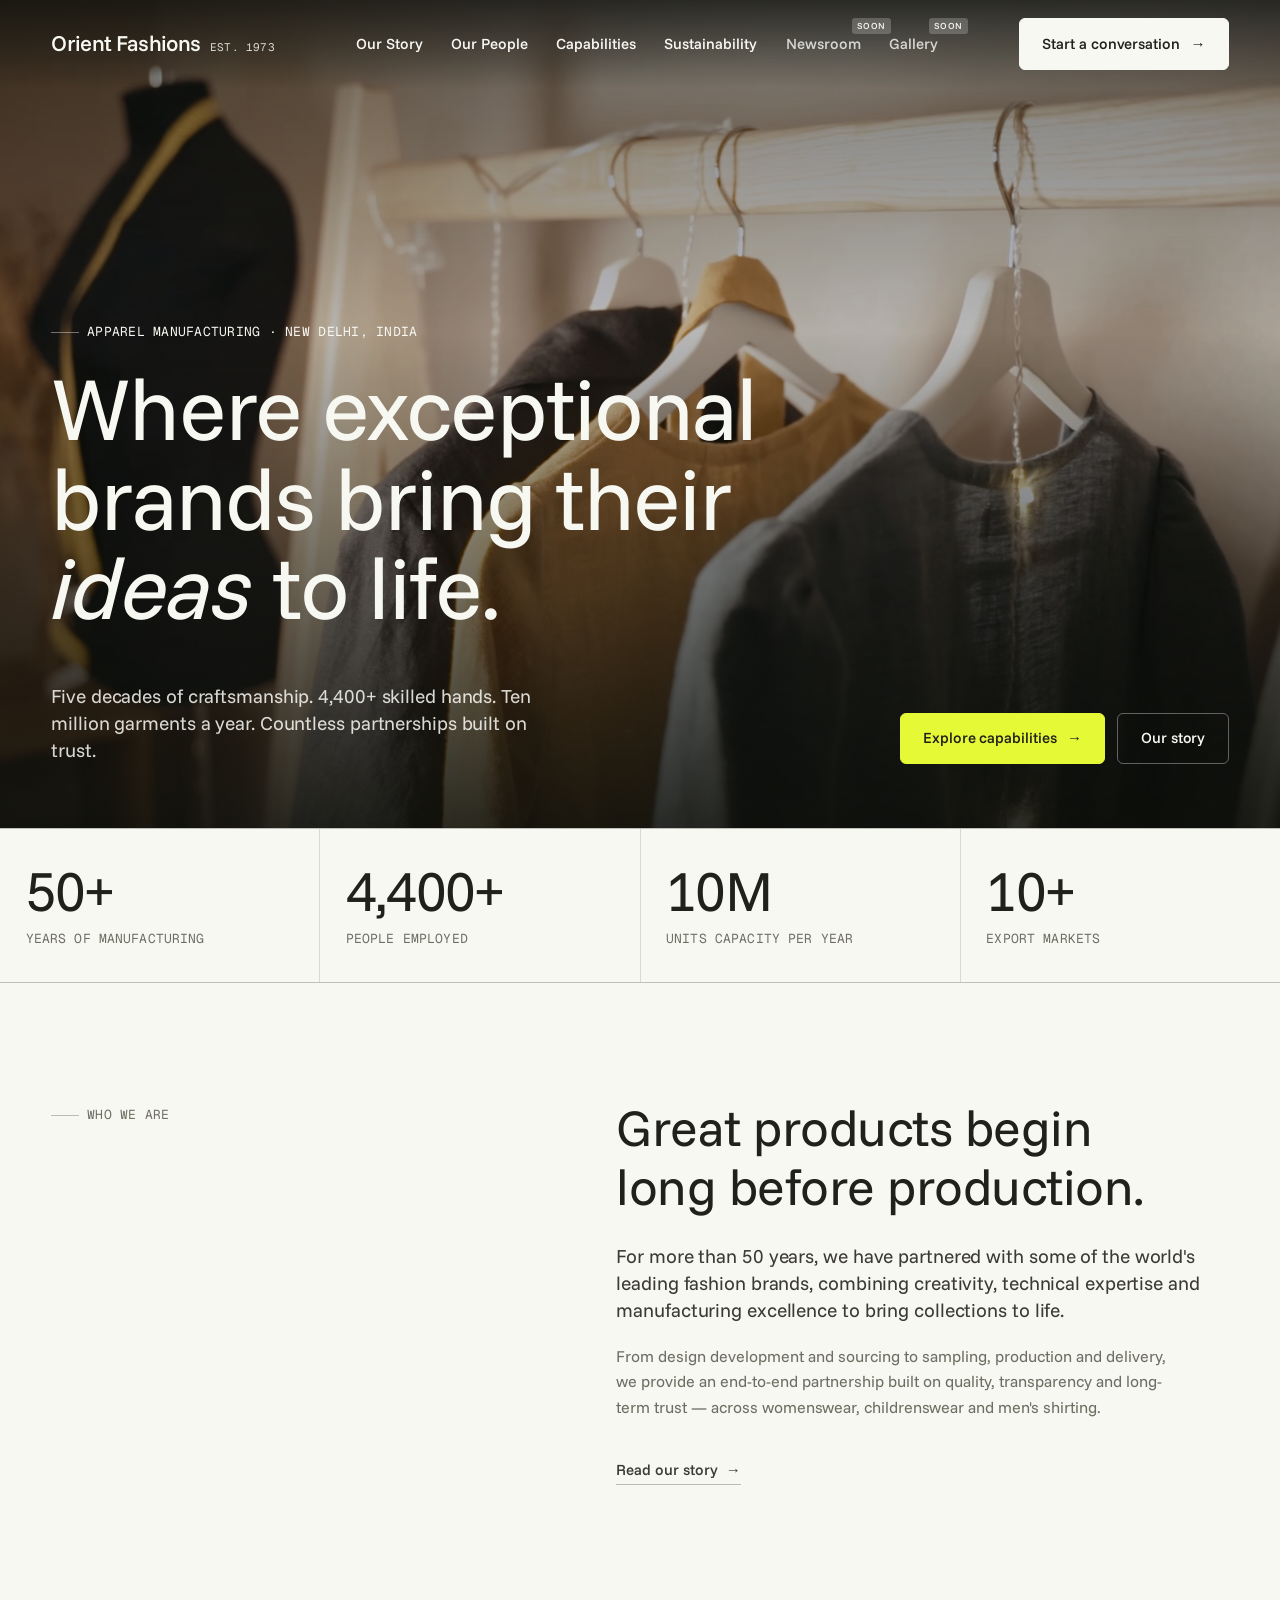
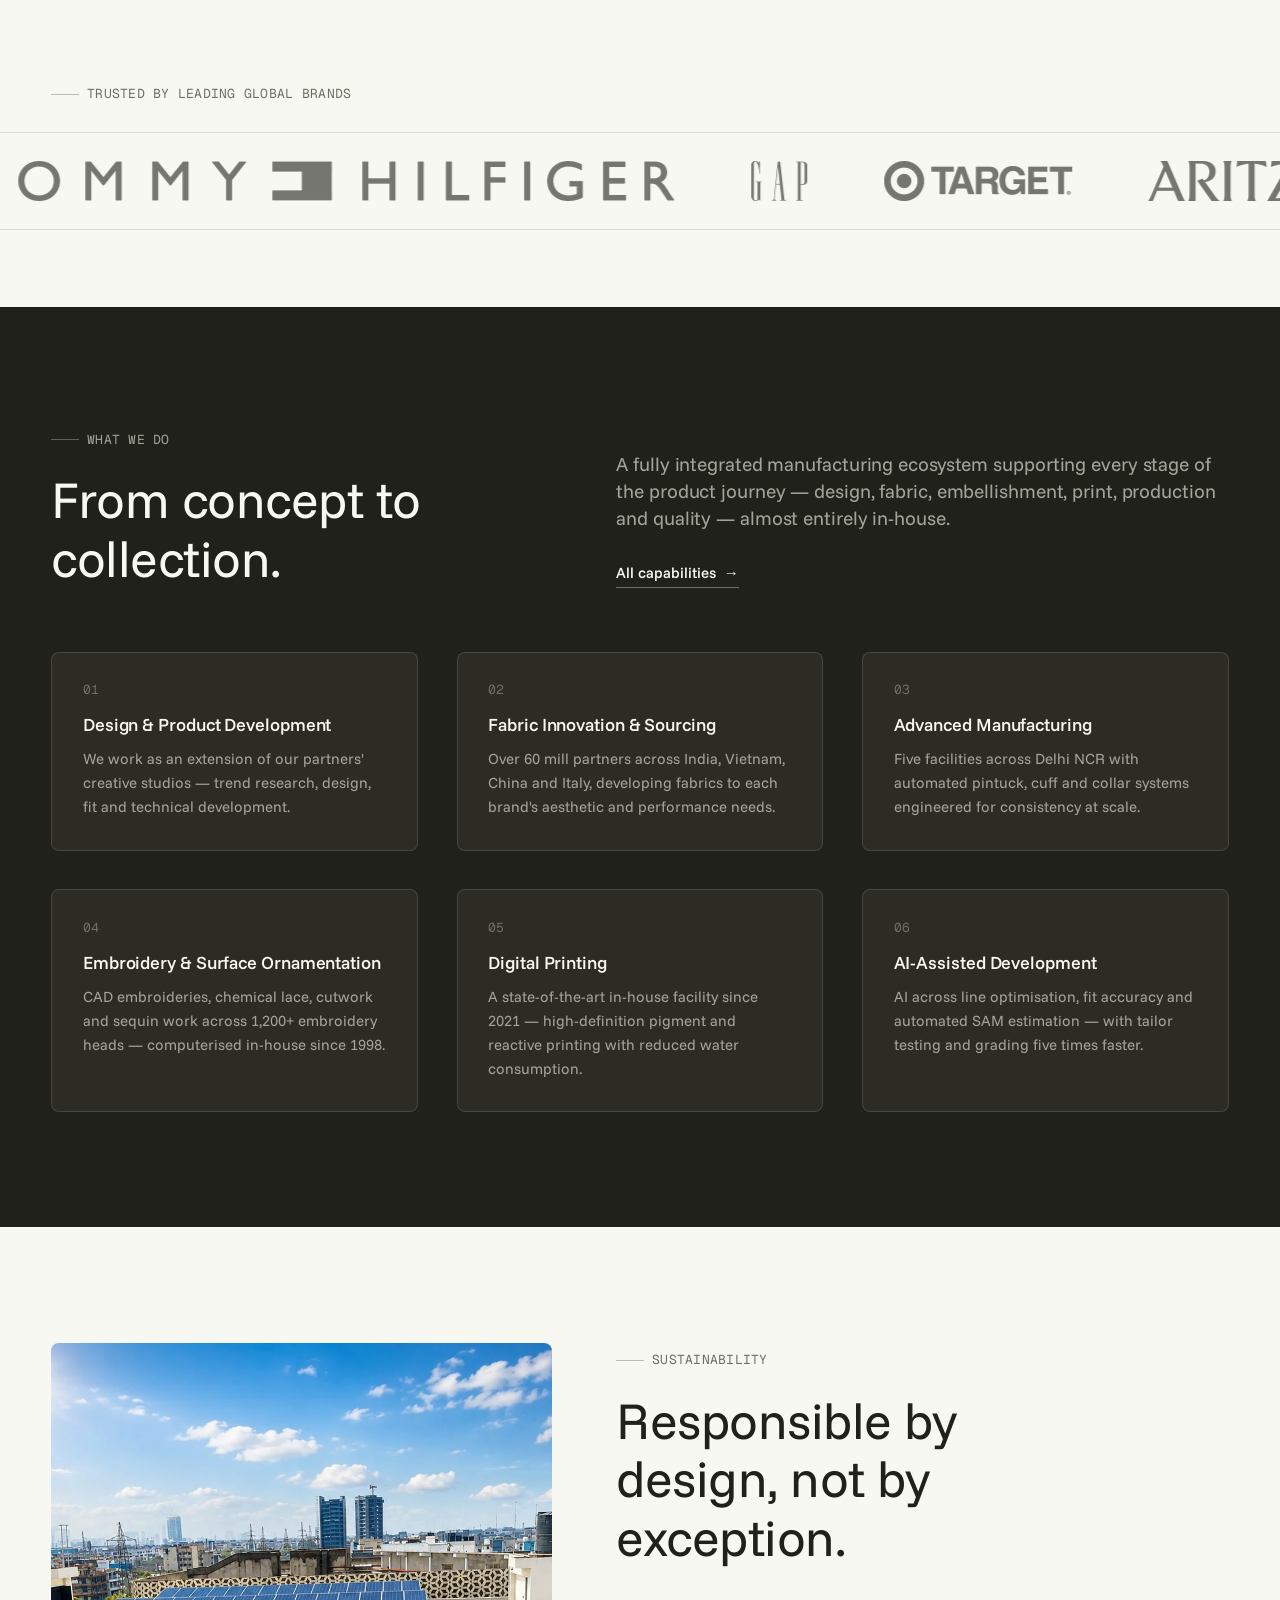
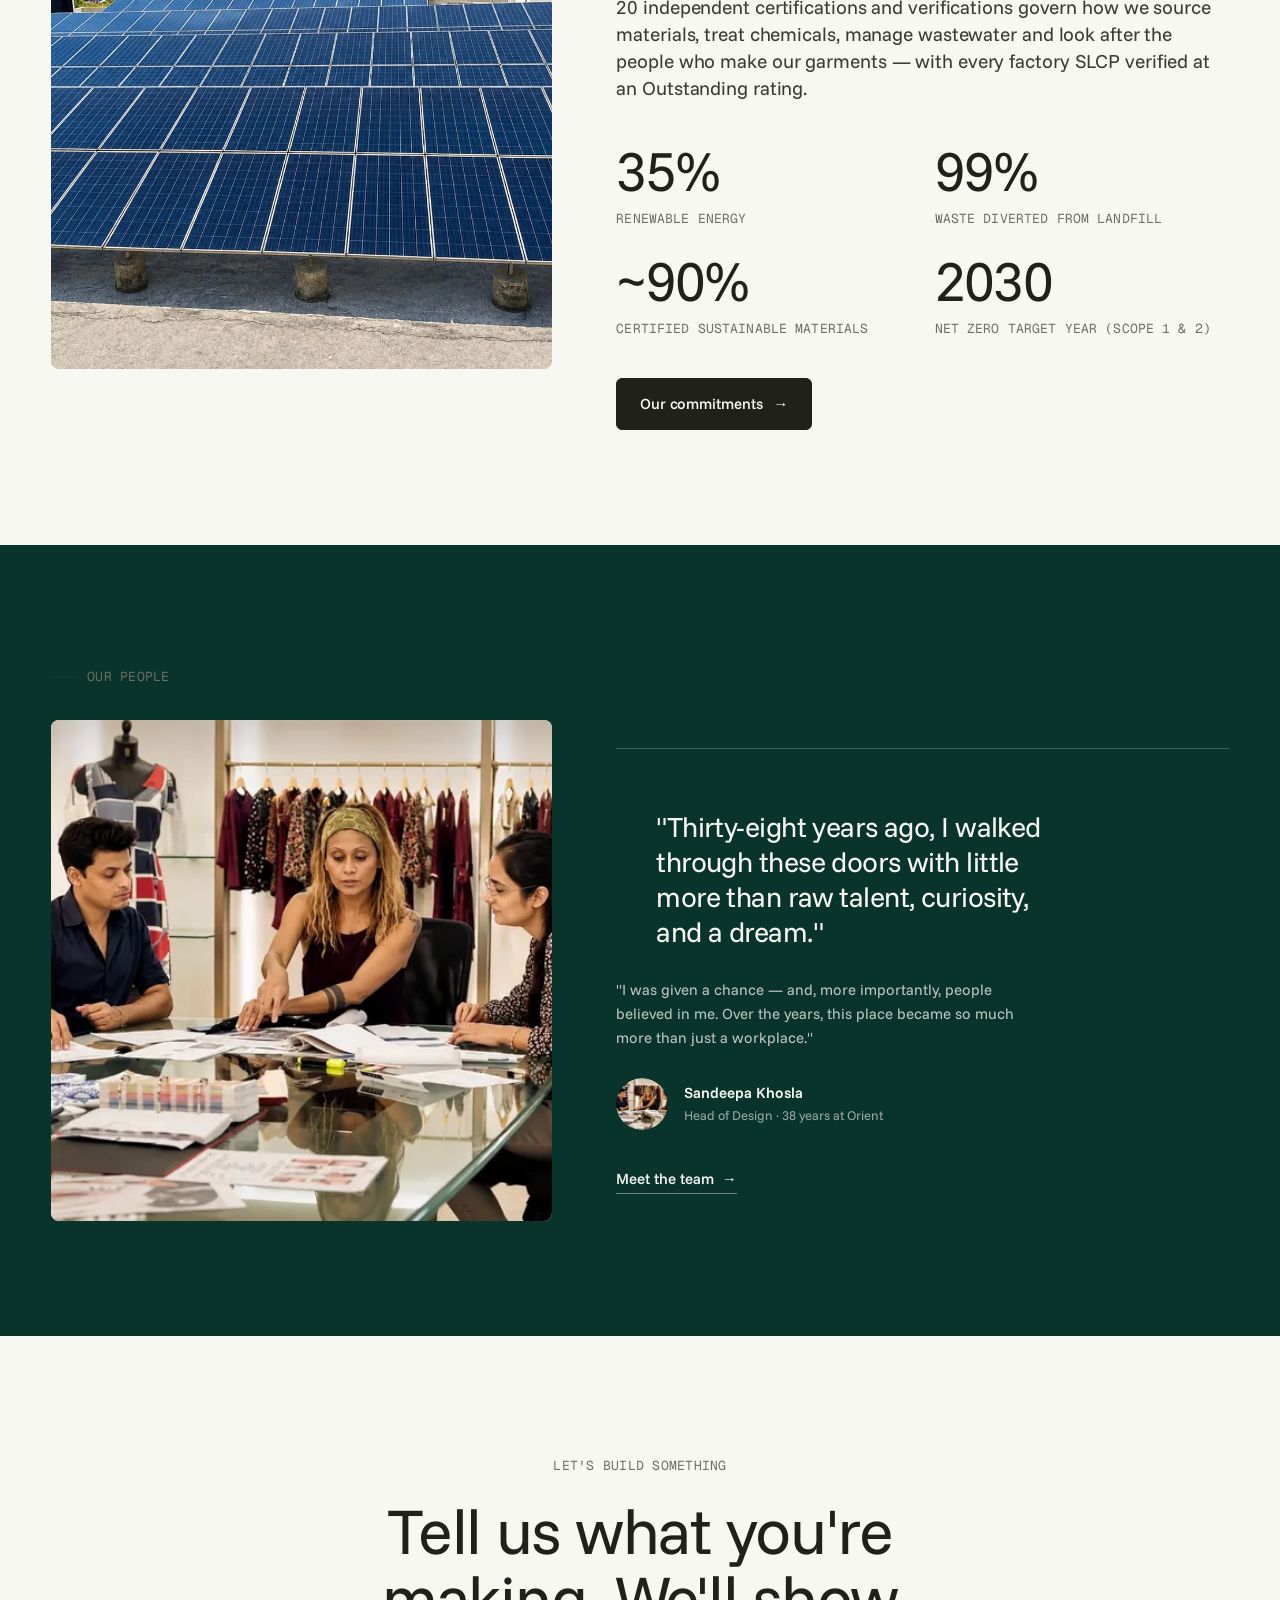
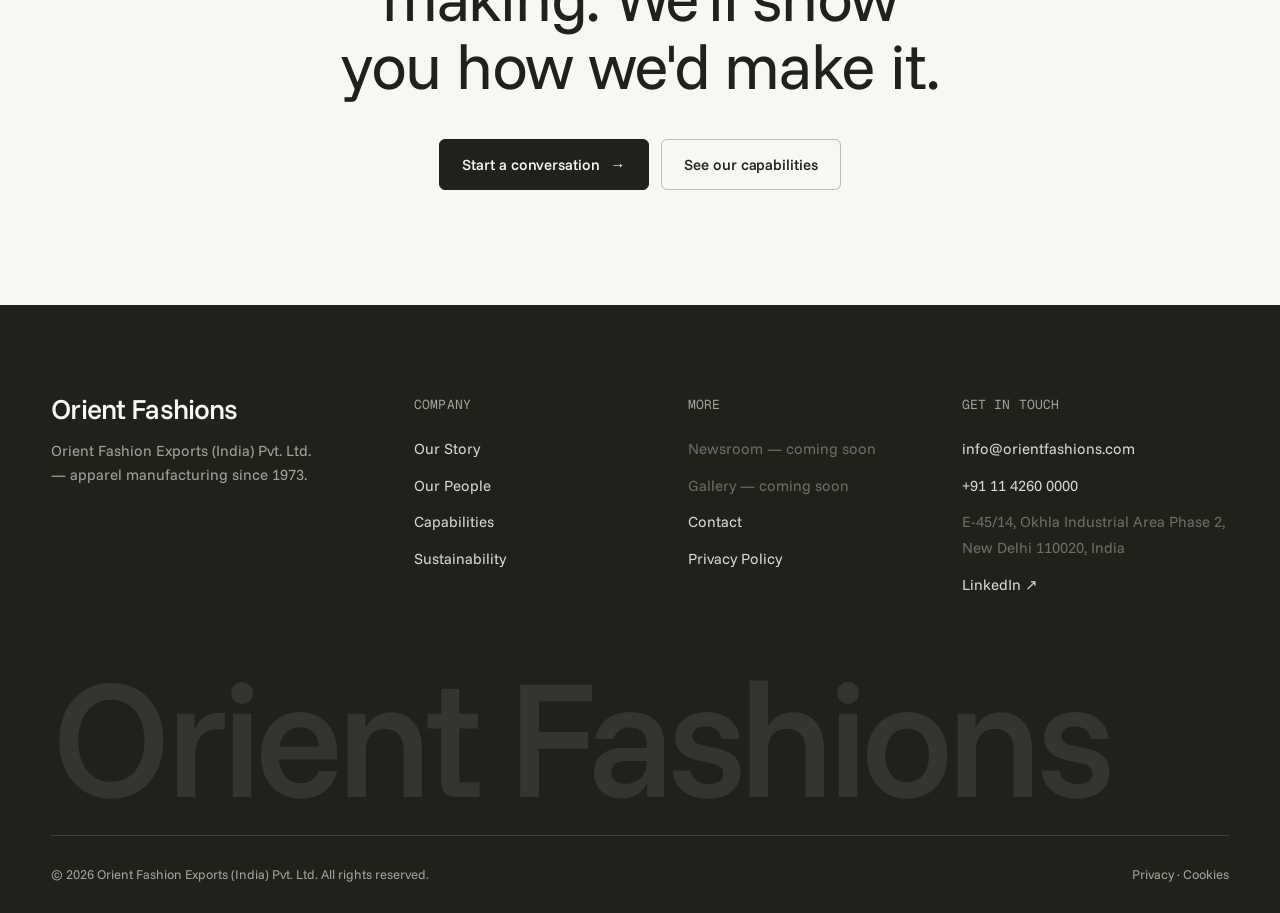
==== commit ab163afb: "new test" ====
--- a/index.html
+++ b/index.html
@@ -12,18 +12,18 @@
 <meta property="og:site_name" content="Orient Fashions">
 <meta property="og:title" content="Orient Fashions — Apparel Manufacturing Since 1973 | New Delhi, India">
 <meta property="og:description" content="Leading apparel manufacturer and exporter | Since 1973 | New Delhi">
-<meta property="og:url" content="https://greyseedstudio.github.io/orient-test/">
-<meta property="og:image" content="https://greyseedstudio.github.io/orient-test/assets/img/social-preview.jpg">
+<meta property="og:url" content="https://greyseedstudio.github.io/orient/">
+<meta property="og:image" content="https://greyseedstudio.github.io/orient/assets/img/social-preview.jpg">
 <meta property="og:image:width" content="1200">
 <meta property="og:image:height" content="630">
 <meta property="og:image:alt" content="Orient Fashions: leading apparel manufacturer and exporter, since 1973, New Delhi">
 <meta name="twitter:card" content="summary_large_image">
 <meta name="twitter:title" content="Orient Fashions — Apparel Manufacturing Since 1973 | New Delhi, India">
 <meta name="twitter:description" content="Leading apparel manufacturer and exporter | Since 1973 | New Delhi">
-<meta name="twitter:image" content="https://greyseedstudio.github.io/orient-test/assets/img/social-preview.jpg">
+<meta name="twitter:image" content="https://greyseedstudio.github.io/orient/assets/img/social-preview.jpg">
 <link rel="preload" href="assets/fonts/funnel-sans-latin-wght-normal.woff2" as="font" type="font/woff2" crossorigin>
 <link rel="preload" href="assets/fonts/geist-mono-latin-400-normal.woff2" as="font" type="font/woff2" crossorigin>
-<link rel="stylesheet" href="assets/css/style.min.css?v=20261102">
+<link rel="stylesheet" href="assets/css/style.min.css?v=20261103a">
 <link rel="icon" href="favicon.ico" sizes="any">
 <link rel="icon" type="image/png" sizes="48x48" href="favicon-48x48.png">
 <link rel="icon" type="image/png" sizes="32x32" href="favicon-32x32.png">
@@ -526,6 +526,6 @@
   </div>
 </footer>
 
-<script src="assets/js/main.min.js?v=20261102" defer></script>
+<script src="assets/js/main.min.js?v=20261103a" defer></script>
 </body>
 </html>
--- a/assets/css/style.min.css
+++ b/assets/css/style.min.css
@@ -1 +1 @@
-@font-face{font-family:Funnel Sans;font-style:normal;font-weight:300 800;font-display:swap;src:url(../fonts/funnel-sans-latin-ext-wght-normal.woff2) format("woff2");unicode-range:U+0100-02BA,U+02BD-02C5,U+02C7-02CC,U+02CE-02D7,U+02DD-02FF,U+0304,U+0308,U+0329,U+1D00-1DBF,U+1E00-1E9F,U+1EF2-1EFF,U+2020,U+20A0-20AB,U+20AD-20C0,U+2113,U+2C60-2C7F,U+A720-A7FF}@font-face{font-family:Funnel Sans;font-style:italic;font-weight:300 800;font-display:swap;src:url(../fonts/funnel-sans-latin-ext-wght-italic.woff2) format("woff2");unicode-range:U+0100-02BA,U+02BD-02C5,U+02C7-02CC,U+02CE-02D7,U+02DD-02FF,U+0304,U+0308,U+0329,U+1D00-1DBF,U+1E00-1E9F,U+1EF2-1EFF,U+2020,U+20A0-20AB,U+20AD-20C0,U+2113,U+2C60-2C7F,U+A720-A7FF}@font-face{font-family:Geist Mono;font-style:normal;font-weight:400;font-display:swap;src:url(../fonts/geist-mono-latin-ext-400-normal.woff2) format("woff2");unicode-range:U+0100-02BA,U+02BD-02C5,U+02C7-02CC,U+02CE-02D7,U+02DD-02FF,U+0304,U+0308,U+0329,U+1D00-1DBF,U+1E00-1E9F,U+1EF2-1EFF,U+2020,U+20A0-20AB,U+20AD-20C0,U+2113,U+2C60-2C7F,U+A720-A7FF}@font-face{font-family:Geist Mono;font-style:normal;font-weight:500;font-display:swap;src:url(../fonts/geist-mono-latin-ext-500-normal.woff2) format("woff2");unicode-range:U+0100-02BA,U+02BD-02C5,U+02C7-02CC,U+02CE-02D7,U+02DD-02FF,U+0304,U+0308,U+0329,U+1D00-1DBF,U+1E00-1E9F,U+1EF2-1EFF,U+2020,U+20A0-20AB,U+20AD-20C0,U+2113,U+2C60-2C7F,U+A720-A7FF}@font-face{font-family:Funnel Sans;font-style:normal;font-weight:300 800;font-display:swap;src:url(../fonts/funnel-sans-latin-wght-normal.woff2) format("woff2");unicode-range:U+0000-00FF,U+0131,U+0152-0153,U+02BB-02BC,U+02C6,U+02DA,U+02DC,U+0304,U+0308,U+0329,U+2000-206F,U+20AC,U+2122,U+2191,U+2193,U+2212,U+2215,U+FEFF,U+FFFD}@font-face{font-family:Funnel Sans;font-style:italic;font-weight:300 800;font-display:swap;src:url(../fonts/funnel-sans-latin-wght-italic.woff2) format("woff2");unicode-range:U+0000-00FF,U+0131,U+0152-0153,U+02BB-02BC,U+02C6,U+02DA,U+02DC,U+0304,U+0308,U+0329,U+2000-206F,U+20AC,U+2122,U+2191,U+2193,U+2212,U+2215,U+FEFF,U+FFFD}@font-face{font-family:Geist Mono;font-style:normal;font-weight:400;font-display:swap;src:url(../fonts/geist-mono-latin-400-normal.woff2) format("woff2");unicode-range:U+0000-00FF,U+0131,U+0152-0153,U+02BB-02BC,U+02C6,U+02DA,U+02DC,U+0304,U+0308,U+0329,U+2000-206F,U+20AC,U+2122,U+2191,U+2193,U+2212,U+2215,U+FEFF,U+FFFD}@font-face{font-family:Geist Mono;font-style:normal;font-weight:500;font-display:swap;src:url(../fonts/geist-mono-latin-500-normal.woff2) format("woff2");unicode-range:U+0000-00FF,U+0131,U+0152-0153,U+02BB-02BC,U+02C6,U+02DA,U+02DC,U+0304,U+0308,U+0329,U+2000-206F,U+20AC,U+2122,U+2191,U+2193,U+2212,U+2215,U+FEFF,U+FFFD}:root{--paper: #F8F8F3;--paper-2: #EDEDE2;--sand: #E0E0D2;--ink: #21211C;--ink-2: #3B3B33;--muted: #6E6E62;--line: rgba(59, 59, 51, .16);--line-strong: rgba(59, 59, 51, .32);--forest: #09342B;--forest-2: #0E4A3C;--acid: #E5F937;--acid-dim: #D3E62A;--dark: #21211C;--dark-2: #2C2C25;--on-dark: #F8F8F3;--on-dark-mute: #A3A398;--display: "Funnel Sans", -apple-system, BlinkMacSystemFont, "Segoe UI", Helvetica, Arial, sans-serif;--sans: "Funnel Sans", -apple-system, BlinkMacSystemFont, "Segoe UI", Helvetica, Arial, sans-serif;--mono: "Geist Mono", ui-monospace, SFMono-Regular, Menlo, Consolas, monospace;--fs-mega: clamp(3rem, 7.4vw, 5.5rem);--fs-h1: clamp(2.5rem, 5.2vw, 4rem);--fs-h2: clamp(2rem, 4vw, 3.1875rem);--fs-h3: clamp(1.5rem, 2.7vw, 2.5rem);--fs-h4: clamp(1.0625rem, 1.4vw, 1.25rem);--fs-lead: clamp(1.0625rem, 1.5vw, 1.25rem);--fs-body: 1rem;--fs-sm: .9375rem;--fs-xs: .8125rem;--fs-eyebrow: .8125rem;--gutter: clamp(1.25rem, 4vw, 4rem);--section-y: clamp(4.5rem, 9vw, 9rem);--maxw: 1440px;--measure: 62ch;--radius: 6px;--radius-lg: 8px;--ease: cubic-bezier(.22, 1, .36, 1)}*,*:before,*:after{box-sizing:border-box}html{-webkit-text-size-adjust:100%;scroll-behavior:smooth;background-color:var(--forest)}body{margin:0;background:var(--paper);color:var(--ink);font-family:var(--sans);font-size:var(--fs-body);line-height:1.6;font-synthesis-weight:none;-webkit-font-smoothing:antialiased;overflow-x:hidden}img,video,svg{max-width:100%;display:block}img{height:auto}a{color:inherit;text-decoration:none}button{font:inherit;cursor:pointer}h1,h2,h3,h4,h5{margin:0;font-weight:500}p{margin:0}ul,ol{margin:0;padding:0;list-style:none}:focus-visible{outline:2px solid var(--forest);outline-offset:3px}.wrap{width:100%;max-width:var(--maxw);margin-inline:auto;padding-inline:var(--gutter)}.section{padding-block:var(--section-y)}.section--tight{padding-block:clamp(3rem,6vw,5.5rem)}.grid{display:grid;gap:clamp(1.5rem,3vw,3rem)}.g-2{grid-template-columns:repeat(2,1fr)}.g-3{grid-template-columns:repeat(3,1fr)}.g-4{grid-template-columns:repeat(4,1fr)}.split{display:grid;grid-template-columns:minmax(0,.9fr) minmax(0,1.1fr);gap:clamp(2rem,5vw,5rem);align-items:start}.measure{max-width:var(--measure)}@media (min-width: 1025px){.grid>.row-start{grid-column-start:1}}.display{font-family:var(--display);font-weight:400;line-height:1.05;letter-spacing:-.02em}.display em{font-style:italic}.t-mega{font-size:var(--fs-mega);line-height:1.02}.t-h1{font-size:var(--fs-h1)}.t-h2{font-size:var(--fs-h2);letter-spacing:-.01em;line-height:1.15}.t-h3{font-size:var(--fs-h3);line-height:1.2;letter-spacing:-.01em}.t-h4{font-size:var(--fs-h4);line-height:1.4;letter-spacing:-.005em;font-weight:500}.lead{font-size:var(--fs-lead);line-height:1.4;color:var(--ink-2);letter-spacing:-.005em}.small{font-size:var(--fs-sm);color:var(--muted)}.mute{color:var(--muted)}body{color:var(--ink-2)}h1,h2,h3,h4,h5,.display{color:var(--ink)}.on-dark h1,.on-dark h2,.on-dark h3,.on-dark h4,.on-dark .display,.on-forest h1,.on-forest h2,.on-forest h3,.on-forest h4,.on-forest .display{color:inherit}.eyebrow{display:inline-flex;align-items:center;gap:.6em;font-family:var(--mono);font-size:var(--fs-eyebrow);font-weight:400;letter-spacing:.02em;text-transform:uppercase;color:var(--muted)}.eyebrow:before{content:"";width:1.75rem;height:1px;background:var(--line-strong)}.eyebrow--plain:before{display:none}.on-dark .eyebrow{color:var(--on-dark-mute)}.on-dark .eyebrow:before{background:#ffffff47}.btn{display:inline-flex;align-items:center;gap:.7em;padding:.85em 1.5em;border:1px solid var(--ink);border-radius:var(--radius);background:var(--ink);color:var(--paper);font-size:var(--fs-sm);font-weight:500;letter-spacing:-.005em;transition:background .3s var(--ease),color .3s var(--ease),transform .3s var(--ease)}.btn:hover{background:var(--forest);border-color:var(--forest);transform:translateY(-2px)}.btn .arw{transition:transform .3s var(--ease)}.btn:hover .arw{transform:translate(4px)}.btn--ghost{background:transparent;color:var(--ink);border-color:var(--line-strong)}.btn--ghost:hover{background:var(--ink);color:var(--paper);border-color:var(--ink)}.btn--acid{background:var(--acid);color:var(--ink);border-color:var(--acid)}.btn--acid:hover{background:var(--acid-dim);border-color:var(--acid-dim);color:var(--ink)}.on-dark .btn--ghost{color:var(--on-dark);border-color:#ffffff4d}.on-dark .btn--ghost:hover{background:var(--on-dark);color:var(--dark)}.link-u{display:inline-flex;align-items:center;gap:.5em;font-weight:500;font-size:var(--fs-sm);border-bottom:1px solid var(--line-strong);padding-bottom:2px;transition:border-color .25s var(--ease),gap .25s var(--ease)}.link-u:hover{border-color:var(--ink);gap:.85em}.on-dark .link-u{border-color:#ffffff59}.on-dark .link-u:hover{border-color:var(--on-dark)}.on-dark{background:var(--dark);color:var(--on-dark)}.on-dark .lead,.on-dark .mute,.on-dark .small{color:var(--on-dark-mute)}.on-forest{background:var(--forest);color:var(--on-dark)}.on-paper2{background:var(--paper-2)}.hdr{position:fixed;inset:0 0 auto;z-index:200;transition:background .35s var(--ease),box-shadow .35s var(--ease),backdrop-filter .35s;border-bottom:0}.hdr__in{display:flex;align-items:center;justify-content:space-between;gap:2rem;padding-block:1.15rem}.hdr.is-stuck,.hdr.is-open{background:#f8f8f3eb;backdrop-filter:blur(14px);box-shadow:0 1px 0 var(--line)}.hdr--solid{position:sticky;background:#f8f8f3eb;backdrop-filter:blur(14px);box-shadow:0 1px 0 var(--line)}.hdr:not(.hdr--solid){background:linear-gradient(180deg,#0e100cb3,#0e100c4d 60%,#0e100c00)}.hdr.is-stuck:not(.hdr--solid),.hdr.is-open:not(.hdr--solid){background:#f8f8f3eb}.hdr:not(.hdr--solid) .brand__mark,.hdr:not(.hdr--solid) .nav a{color:var(--on-dark)}.hdr:not(.hdr--solid) .brand__sub{color:#f8f8f3d9}.hdr:not(.hdr--solid) .nav a.is-soon{color:#f8f8f3cc}.hdr:not(.hdr--solid) .nav a.is-soon:before{background:#f8f8f338;color:var(--on-dark)}.hdr:not(.hdr--solid) .btn{background:var(--paper);color:var(--ink);border-color:var(--paper)}.hdr:not(.hdr--solid) .btn:hover{background:var(--acid);border-color:var(--acid);color:var(--ink)}.hdr:not(.hdr--solid) .burger{border-color:#f8f8f373}.hdr:not(.hdr--solid) .burger span,.hdr:not(.hdr--solid) .burger span:before,.hdr:not(.hdr--solid) .burger span:after{background:var(--on-dark)}.hdr:not(.hdr--solid).is-stuck .brand__mark,.hdr:not(.hdr--solid).is-stuck .nav a,.hdr:not(.hdr--solid).is-open .brand__mark,.hdr:not(.hdr--solid).is-open .nav a{color:var(--ink)}.hdr:not(.hdr--solid).is-stuck .brand__sub,.hdr:not(.hdr--solid).is-open .brand__sub{color:var(--muted)}.hdr:not(.hdr--solid).is-stuck .nav a.is-soon,.hdr:not(.hdr--solid).is-open .nav a.is-soon{color:var(--muted)}.hdr:not(.hdr--solid).is-stuck .nav a.is-soon:before,.hdr:not(.hdr--solid).is-open .nav a.is-soon:before{background:var(--sand);color:var(--ink-2)}.hdr:not(.hdr--solid).is-stuck .btn,.hdr:not(.hdr--solid).is-open .btn{background:var(--ink);color:var(--paper);border-color:var(--ink)}.hdr:not(.hdr--solid).is-stuck .btn:hover,.hdr:not(.hdr--solid).is-open .btn:hover{background:var(--forest);border-color:var(--forest);color:var(--paper)}.hdr:not(.hdr--solid).is-stuck .burger,.hdr:not(.hdr--solid).is-open .burger{border-color:var(--line-strong)}.hdr:not(.hdr--solid).is-stuck .burger span,.hdr:not(.hdr--solid).is-stuck .burger span:before,.hdr:not(.hdr--solid).is-stuck .burger span:after,.hdr:not(.hdr--solid).is-open .burger span:before,.hdr:not(.hdr--solid).is-open .burger span:after{background:var(--ink)}.brand{display:flex;align-items:baseline;gap:.6rem}.brand__mark{font-family:var(--display);font-weight:500;font-size:1.375rem;letter-spacing:-.03em;line-height:1}.brand__sub{font-family:var(--mono);font-size:.6875rem;letter-spacing:.02em;text-transform:uppercase;color:var(--muted)}.nav{display:flex;align-items:center;gap:clamp(1rem,2.2vw,2.25rem)}.nav a{font-size:var(--fs-sm);font-weight:500;position:relative;padding-block:.35rem;transition:color .25s var(--ease)}.nav a:after{content:"";position:absolute;left:0;bottom:0;height:1px;width:0;background:currentColor;transition:width .3s var(--ease)}.nav a:hover:after,.nav a[aria-current=page]:after{width:100%}.nav a.is-soon{color:var(--muted);cursor:default}.nav a.is-soon:after{display:none}.nav a.is-soon:before{content:"Soon";position:absolute;top:-.55rem;right:-1.9rem;font-size:.5625rem;letter-spacing:.08em;text-transform:uppercase;background:var(--sand);color:var(--ink-2);padding:1px 5px;border-radius:3px}.hdr__cta{display:flex;align-items:center;gap:.75rem}.burger{display:none;width:44px;height:44px;border:1px solid var(--line-strong);border-radius:100px;background:transparent;align-items:center;justify-content:center}.burger span{display:block;width:17px;height:1.5px;background:var(--ink);position:relative;transition:background .2s}.burger span:before,.burger span:after{content:"";position:absolute;left:0;width:17px;height:1.5px;background:var(--ink);transition:transform .3s var(--ease)}.burger span:before{top:-5px}.burger span:after{top:5px}.hdr.is-open .burger span{background:transparent}.hdr.is-open .burger span:before{transform:translateY(5px) rotate(45deg)}.hdr.is-open .burger span:after{transform:translateY(-5px) rotate(-45deg)}.hero{position:relative;min-height:92vh;display:flex;align-items:flex-end;padding-top:8rem;padding-bottom:clamp(2.5rem,5vw,4.5rem);overflow:hidden}.hero__media{position:absolute;inset:0;z-index:0}.hero__video{position:absolute;inset:0;z-index:1;width:100%;height:100%;object-fit:cover}.hero__media{background:#1b1d18}.hero__media:after{content:"";position:absolute;inset:0;z-index:2;background:linear-gradient(180deg,#0e100c8c,#0e100c40 40%,#0e100ce0)}.hero__in{position:relative;z-index:2;width:100%}.hero .display,.hero .lead,.hero .eyebrow{color:var(--on-dark)}.hero .eyebrow:before{background:#fff6}.hero__foot{display:flex;flex-wrap:wrap;gap:clamp(1.5rem,4vw,3.5rem);align-items:flex-end;justify-content:space-between;margin-top:clamp(2rem,4vw,3.5rem)}.page-hero{padding-top:clamp(9rem,14vw,13rem);padding-bottom:clamp(3rem,6vw,5rem)}.page-hero .display{max-width:16ch}.stats{display:grid;grid-template-columns:repeat(4,1fr);gap:1px;background:var(--line);border-block:1px solid var(--line)}.stat{background:var(--paper);padding:clamp(1.5rem,2.6vw,2.5rem) clamp(1rem,2vw,1.75rem)}.on-dark .stats{background:#ffffff24;border-color:#ffffff24}.on-dark .stat{background:var(--dark)}.stat__n{font-family:var(--display);font-weight:400;font-size:clamp(2.25rem,4.4vw,3.5rem);line-height:1;letter-spacing:-.03em;color:var(--ink)}.on-dark .stat__n,.on-forest .stat__n{color:inherit}.stat__l{font-family:var(--mono);font-size:var(--fs-xs);letter-spacing:.01em;text-transform:uppercase;color:var(--muted);margin-top:.75rem;line-height:1.4}.on-dark .stat__l{color:var(--on-dark-mute)}.img{width:100%;height:100%;object-fit:cover;display:block}.frame{overflow:hidden;border-radius:var(--radius-lg);background:var(--paper-2);position:relative}.frame>.img{position:absolute;inset:0}.frame--sq{aspect-ratio:1 / 1}.frame--p45{aspect-ratio:4 / 5}.frame--p34{aspect-ratio:3 / 4}.frame--l1610{aspect-ratio:16 / 10}.frame--l43{aspect-ratio:4 / 3}.frame--face>.img{object-position:center 32%}.frame--wide{aspect-ratio:21 / 9}.frame--hero{aspect-ratio:auto;height:100%;border-radius:0}@media (max-width: 700px){.frame--wide{aspect-ratio:16 / 10}}.cap-note{font-family:var(--mono);font-size:.6875rem;color:var(--muted);margin-top:.6rem;letter-spacing:.01em}.quote__av .img{border-radius:100px}.card{border:1px solid var(--line);border-radius:var(--radius-lg);padding:clamp(1.5rem,2.4vw,2.25rem);background:var(--paper);transition:border-color .3s var(--ease),transform .3s var(--ease),background .3s var(--ease)}.card:hover{border-color:var(--line-strong);transform:translateY(-3px)}.on-dark .card{background:var(--dark-2);border-color:#ffffff1f}.on-dark .card:hover{border-color:#ffffff4d}.card__n{font-family:var(--mono);font-size:.8125rem;color:var(--muted);line-height:1}.card__t{margin-block:1rem .6rem}.card__b{color:var(--muted);font-size:var(--fs-sm)}.on-dark .card__b{color:var(--on-dark-mute)}.cap{display:flex;flex-direction:column;overflow:hidden;border:1px solid var(--line);border-radius:var(--radius-lg);background:var(--paper)}.cap__img{aspect-ratio:16 / 10}.cap__body{padding:clamp(1.25rem,2vw,1.75rem)}.tgrid{align-items:stretch}.tcard{display:flex;flex-direction:column;padding:0;overflow:hidden}.tcard__img{border-radius:0}.tcard__q{font-family:var(--display);font-weight:400;font-size:clamp(1.0625rem,1.5vw,1.25rem);line-height:1.3;letter-spacing:-.015em;color:var(--ink);margin:clamp(1.25rem,2vw,1.6rem) clamp(1.25rem,2vw,1.6rem) 0}.tcard__b{margin:.9rem clamp(1.25rem,2vw,1.6rem) 1.25rem}.tcard__by{margin:auto clamp(1.25rem,2vw,1.6rem) clamp(1.25rem,2vw,1.6rem);padding-top:.9rem;border-top:1px solid var(--line)}@media (max-width: 1100px){.tgrid.g-3{grid-template-columns:repeat(2,1fr)}}@media (max-width: 640px){.tgrid.g-3{grid-template-columns:1fr}}.quote{border-top:1px solid var(--line);padding-top:clamp(1.5rem,2.5vw,2.25rem)}.on-dark .quote{border-color:#ffffff29}.quote__t{font-family:var(--display);font-weight:400;font-size:clamp(1.375rem,2.2vw,2rem);line-height:1.25;letter-spacing:-.02em}.quote__by{display:flex;align-items:center;gap:1rem;margin-top:1.75rem}.quote__av{width:52px;height:52px;border-radius:100px;flex:none;overflow:hidden}.quote__nm{font-weight:600;font-size:var(--fs-sm)}.quote__rl{font-size:var(--fs-xs);color:var(--muted)}.on-dark .quote__rl{color:var(--on-dark-mute)}.marquee{overflow:hidden;border-block:1px solid var(--line);padding-block:1.75rem}.on-dark .marquee{border-color:#ffffff24}.marquee__track{display:flex;align-items:center;width:max-content;will-change:transform;animation:slide var(--mq-dur, 20s) linear infinite}@keyframes slide{to{transform:translate(-50%)}}.marquee__track .logo{height:40px;width:auto;flex:none;opacity:.8;margin-right:clamp(2.5rem,6vw,5rem)}@media (max-width: 700px){.marquee__track .logo{height:32px}}@media (prefers-reduced-motion: reduce){.marquee{overflow-x:auto}.marquee__track{animation:none}}.acc{border-top:1px solid var(--line)}.acc__item{border-bottom:1px solid var(--line)}.acc__btn{width:100%;display:flex;align-items:center;justify-content:space-between;gap:2rem;padding:clamp(1.1rem,2vw,1.6rem) 0;background:none;border:0;text-align:left;color:inherit}.acc__btn .t-h4{transition:color .25s var(--ease)}.acc__btn:hover .t-h4{color:var(--forest)}.acc__ico{flex:none;width:30px;height:30px;border:1px solid var(--line-strong);border-radius:100px;display:grid;place-items:center;position:relative}.acc__ico:before,.acc__ico:after{content:"";position:absolute;background:currentColor}.acc__ico:before{width:11px;height:1.5px}.acc__ico:after{width:1.5px;height:11px;transition:transform .3s var(--ease)}.acc__item.is-open .acc__ico:after{transform:scaleY(0)}.acc__panel{display:grid;grid-template-rows:0fr;transition:grid-template-rows .4s var(--ease)}.acc__item.is-open .acc__panel{grid-template-rows:1fr}.acc__panel>div{overflow:hidden}.acc__panel p{padding-bottom:1.6rem;max-width:var(--measure);color:var(--muted);font-size:var(--fs-sm)}.tl{border-top:1px solid var(--line)}.tl__row{display:grid;grid-template-columns:8rem 1fr;gap:clamp(1rem,3vw,3rem);padding-block:clamp(1.4rem,2.4vw,2rem);border-bottom:1px solid var(--line);align-items:baseline}.tl__yr{font-family:var(--display);font-weight:400;font-size:clamp(1.75rem,2.8vw,2.5rem);line-height:1;letter-spacing:-.03em;color:var(--ink)}.on-dark .tl__yr{color:inherit}.tl__row--future{opacity:.55}.tl__tag{font-family:var(--mono);font-size:.625rem;text-transform:uppercase;letter-spacing:.04em;border:1px solid var(--line-strong);border-radius:3px;padding:1px 6px;margin-left:.6rem;vertical-align:middle;white-space:nowrap}.certs{display:grid;grid-template-columns:repeat(auto-fill,minmax(230px,1fr));gap:1px;background:var(--line);border:1px solid var(--line);border-radius:var(--radius-lg);overflow:hidden}.cert{background:var(--paper);padding:clamp(1.25rem,2vw,1.75rem)}.cert__tag{font-family:var(--mono);font-size:var(--fs-xs);font-weight:500;letter-spacing:.01em;color:var(--ink)}.cert__d{font-size:var(--fs-xs);color:var(--muted);margin-top:.6rem;line-height:1.5}.car{position:relative}.car__head{display:flex;align-items:baseline;justify-content:space-between;gap:1.5rem;margin-bottom:1.25rem}.car__count{font-family:var(--mono);font-size:var(--fs-xs);color:var(--muted);margin-left:.6rem}.car__nav{display:flex;gap:.5rem;flex:none}.car__btn{width:42px;height:42px;border-radius:100px;border:1px solid var(--line-strong);background:transparent;color:var(--ink);display:grid;place-items:center;flex:none;transition:background .25s var(--ease),color .25s var(--ease),border-color .25s var(--ease)}.car__btn:hover{background:var(--ink);color:var(--paper);border-color:var(--ink)}.car__btn svg{width:15px;height:15px}.car__btn[hidden]{display:none}.car__viewport{overflow-x:auto;overflow-y:hidden;scrollbar-width:none;-ms-overflow-style:none;margin-inline:calc(var(--gutter) * -1);padding-inline:var(--gutter)}.car__viewport::-webkit-scrollbar{display:none}.car__track{display:flex;gap:1rem;width:max-content}.car .cert{flex:0 0 clamp(250px,27vw,330px);border:1px solid var(--line);border-radius:var(--radius-lg);background:var(--paper);padding:clamp(1.25rem,2vw,1.75rem);display:flex;flex-direction:column;min-height:210px;transition:border-color .3s var(--ease)}.car .cert:hover{border-color:var(--line-strong)}.car .cert__d{margin-top:.7rem;flex:1}.cert__meta{margin-top:1rem;padding-top:.8rem;border-top:1px solid var(--line)}.cert__meta dt{font-family:var(--mono);font-size:.625rem;text-transform:uppercase;color:var(--muted)}.cert__meta dd{margin:.15rem 0 .5rem;font-size:.75rem;color:var(--ink);word-break:break-word}.cert__meta dd:last-child{margin-bottom:0}.car__rail{height:2px;background:var(--line);margin-top:1.5rem;position:relative;overflow:hidden;border-radius:2px}.car__thumb{position:absolute;inset-block:0;left:0;background:var(--ink);border-radius:2px}.field{display:grid;gap:.5rem;margin-bottom:1.25rem}.field label{font-family:var(--mono);font-size:var(--fs-xs);font-weight:400;letter-spacing:.01em;text-transform:uppercase;color:var(--muted)}.field input,.field select,.field textarea{font:inherit;font-size:var(--fs-sm);color:var(--ink);background:transparent;border:0;border-bottom:1px solid var(--line-strong);padding:.7rem 0;border-radius:0;transition:border-color .25s var(--ease)}.field input:focus,.field select:focus,.field textarea:focus{outline:none;border-bottom-color:var(--forest)}.field textarea{resize:vertical;min-height:110px}.form-note{font-size:var(--fs-xs);color:var(--muted);margin-top:1rem}.ftr{background:var(--dark);color:var(--on-dark);padding-top:clamp(4rem,7vw,6.5rem)}.ftr__top{display:grid;grid-template-columns:1.4fr 1fr 1fr 1.2fr;gap:clamp(2rem,4vw,3.5rem);padding-bottom:clamp(3rem,5vw,4.5rem)}.ftr h5{font-family:var(--mono);font-size:var(--fs-xs);letter-spacing:.01em;text-transform:uppercase;color:var(--on-dark-mute);margin-bottom:1.25rem;font-weight:400}.ftr li+li{margin-top:.7rem}.ftr a{font-size:var(--fs-sm);color:var(--on-dark);opacity:.85;transition:opacity .2s}.ftr a:hover{opacity:1}.ftr__bar{border-top:1px solid rgba(255,255,255,.14);padding-block:1.75rem;display:flex;flex-wrap:wrap;gap:1rem;justify-content:space-between;font-size:var(--fs-xs);color:var(--on-dark-mute)}.ftr__word{font-family:var(--display);font-weight:500;font-size:clamp(2.25rem,13vw,12.5rem);line-height:.9;letter-spacing:-.05em;white-space:nowrap;opacity:.09;padding-bottom:1.5rem;user-select:none}.ph-img{position:relative;background:repeating-linear-gradient(45deg,var(--sand) 0 14px,var(--paper-2) 14px 28px);display:grid;place-items:center;text-align:center;color:var(--ink-2);min-height:160px;overflow:hidden}.on-dark .ph-img{background:repeating-linear-gradient(45deg,#22261e 0 14px,#191c15 14px 28px);color:var(--on-dark-mute)}.ph-img__label{font-size:var(--fs-xs);font-weight:500;letter-spacing:.01em;max-width:30ch;padding:1.25rem;line-height:1.45}.ph-img__label b{display:block;font-family:var(--mono);font-size:.625rem;letter-spacing:.02em;text-transform:uppercase;opacity:.7;margin-bottom:.5rem}.ph{background:#ff5ca033;box-shadow:inset 0 -1px #d6266e8c;border-radius:2px;padding:0 .15em;position:relative}.on-dark .ph,.on-forest .ph{background:#ff7ab038;box-shadow:inset 0 -1px #ff7ab0a6}.ph[data-ref]:after{content:attr(data-ref);font-family:var(--mono);font-size:.5rem;font-weight:500;letter-spacing:.02em;vertical-align:super;margin-left:.25em;opacity:.7}body.ph-off .ph{background:transparent;box-shadow:none;padding:0}body.ph-off .ph[data-ref]:after{display:none}.ph-toggle{position:fixed;right:1rem;bottom:1rem;z-index:500;display:inline-flex;align-items:center;gap:.55rem;padding:.6rem .95rem;border-radius:var(--radius);background:var(--ink);color:var(--paper);border:0;font-family:var(--mono);font-size:.6875rem;font-weight:400;letter-spacing:.02em;text-transform:uppercase;box-shadow:0 6px 24px #00000038}.ph-toggle__dot{width:7px;height:7px;border-radius:100px;background:#ff5ca0}body.ph-off .ph-toggle__dot{background:var(--muted)}[data-rv]{opacity:0;transform:translateY(22px);transition:opacity .8s var(--ease),transform .8s var(--ease)}[data-rv].is-in{opacity:1;transform:none}@media (prefers-reduced-motion: reduce){*,*:before,*:after{animation-duration:.001ms!important;transition-duration:.001ms!important}[data-rv]{opacity:1;transform:none}html{scroll-behavior:auto}}@media print{@page{margin:14mm}html,body{background:#fff!important;color:#000!important;font-size:10pt}.hdr,.ftr__word,.ph-toggle,.burger,.hdr__cta,.marquee,.car__nav,.car__rail,.btn,.hero__video{display:none!important}.car__viewport{overflow:visible!important;margin-inline:0!important;padding-inline:0!important}.car__track{display:grid!important;grid-template-columns:repeat(2,1fr);gap:6pt;width:auto!important}.car__track>[data-clone]{display:none!important}.car .cert{min-height:0!important;break-inside:avoid;page-break-inside:avoid;border:.5pt solid #999!important;padding:7pt!important}.section,.section--tight{padding-block:10pt!important}.on-dark,.on-forest,.on-paper2{background:#fff!important;color:#000!important}.on-dark *,.on-forest *{color:#000!important}.frame,.ph-img,figure,img{display:none!important}.certs{display:block!important}.cert{break-inside:avoid}h1,h2,h3{break-after:avoid;page-break-after:avoid;color:#000!important}.display{letter-spacing:-.01em}a{text-decoration:none;color:#000!important}main a[href^=http]:after{content:" (" attr(href) ")";font-size:8pt;color:#555}[data-rv]{opacity:1!important;transform:none!important}.ph{background:none!important;box-shadow:none!important}.ph[data-ref]:after{display:none!important}}@media (max-width: 1024px){.g-4,.ftr__top{grid-template-columns:repeat(2,1fr)}.split{grid-template-columns:1fr}}@media (max-width: 860px){.nav,.hdr__cta .btn{display:none}.burger{display:inline-flex}.hdr.is-open .nav{display:flex;flex-direction:column;align-items:flex-start;gap:.25rem;position:absolute;top:100%;left:0;right:0;background:var(--paper);border-bottom:1px solid var(--line);padding:1rem var(--gutter) 2rem}.hdr.is-open .nav a{font-size:1.35rem;font-family:var(--display);padding-block:.5rem}.hdr.is-open .nav a.is-soon:before{top:.35rem}.g-2,.g-3{grid-template-columns:1fr}.stats{grid-template-columns:repeat(2,1fr)}.hero{min-height:86vh}.tl__row{grid-template-columns:1fr;gap:.5rem}}@media (max-width: 560px){.g-4,.ftr__top{grid-template-columns:1fr}.hero__foot{flex-direction:column;align-items:flex-start}}.cert__logo{display:block;height:64px;width:auto;max-width:170px;object-fit:contain;object-position:left center;margin-bottom:.9rem}.consent{display:flex;gap:.75rem;align-items:flex-start;margin:.25rem 0 1.25rem}.consent input{flex:none;width:1.05rem;height:1.05rem;margin-top:.15rem;accent-color:var(--forest);cursor:pointer}.consent label{font-size:var(--fs-xs);line-height:1.55;color:var(--muted);cursor:pointer}.consent a{color:var(--ink);text-decoration:underline;text-underline-offset:2px}.consent.is-error label{color:#b3261e}.consent.is-error input{outline:2px solid #B3261E;outline-offset:2px}.legal__meta{display:flex;flex-wrap:wrap;gap:1rem 3rem;margin-top:2.5rem;padding-top:1.5rem;border-top:1px solid var(--line)}.legal__meta dt{font-family:var(--mono);font-size:var(--fs-xs);color:var(--muted)}.legal__meta dd{margin:.3rem 0 0;font-size:var(--fs-sm);color:var(--ink)}.legal__meta a,.legal__body a{color:var(--ink);text-decoration:underline;text-underline-offset:3px;text-decoration-thickness:1px}.legal__meta a:hover,.legal__body a:hover{color:var(--forest)}.legal{display:grid;grid-template-columns:minmax(200px,260px) minmax(0,1fr);gap:clamp(2rem,6vw,6rem);align-items:start;border-top:1px solid var(--line);padding-top:clamp(2.5rem,5vw,4rem)}.legal__toc{position:sticky;top:6.5rem;max-height:calc(100vh - 8rem);overflow:auto}.legal__toc-t{font-family:var(--mono);font-size:var(--fs-xs);color:var(--muted);margin-bottom:1rem}.legal__toc ol{list-style:decimal;padding-left:1.4rem;margin:0}.legal__toc li{font-size:var(--fs-xs);color:var(--muted);line-height:1.4}.legal__toc li+li{margin-top:.55rem}.legal__toc a{color:var(--ink-2);transition:color .2s}.legal__toc a:hover,.legal__toc a.is-active{color:var(--forest);text-decoration:underline;text-underline-offset:3px}.legal__body{max-width:68ch;color:var(--ink-2);font-size:var(--fs-body);line-height:1.7}.legal__body h2{font-family:var(--display);font-size:var(--fs-h4);font-weight:600;color:var(--ink);line-height:1.3;margin:3.25rem 0 1rem;padding-top:1.75rem;border-top:1px solid var(--line);scroll-margin-top:6.5rem}.legal__body h2:first-child{margin-top:0;padding-top:0;border-top:0}.legal__body h3{font-size:var(--fs-body);font-weight:600;color:var(--ink);margin:2rem 0 .6rem}.legal__body p+p,.legal__body ul+p,.legal__body p+ul{margin-top:1rem}.legal__body ul{list-style:disc;padding-left:1.25rem}.legal__body li+li{margin-top:.45rem}.legal__body strong{color:var(--ink);font-weight:600}.legal__addr{font-style:normal;margin:1rem 0;padding:1.25rem 1.5rem;background:var(--paper-2);border-radius:var(--radius);line-height:1.6}@media (max-width: 860px){.legal{grid-template-columns:1fr}.legal__toc{position:static;max-height:none;padding-bottom:1.5rem;border-bottom:1px solid var(--line)}}@media print{.legal__toc{display:none}.legal{display:block}}.ftr__bar .ftr__legal a{font-size:inherit;color:var(--on-dark-mute);opacity:1}.ftr__bar .ftr__legal a:hover{color:var(--on-dark)}.map{position:relative;aspect-ratio:21 / 8;min-height:320px;border-radius:var(--radius-lg);overflow:hidden;background:var(--paper-2);border:1px solid var(--line)}.map iframe{position:absolute;inset:0;width:100%;height:100%;border:0}.map__gate{position:absolute;inset:0;display:flex;flex-direction:column;justify-content:center;align-items:flex-start;gap:.9rem;padding:clamp(1.5rem,5vw,4rem);max-width:60ch}.map__t{font-size:var(--fs-h4);font-weight:600;color:var(--ink)}.map__d{font-size:var(--fs-sm);color:var(--muted);line-height:1.6}.map__d a{color:var(--ink);text-decoration:underline;text-underline-offset:3px}.map__acts{display:flex;flex-wrap:wrap;align-items:center;gap:1rem 1.75rem;margin-top:.4rem}.map__note{margin-top:.75rem;font-size:var(--fs-xs);color:var(--muted)}.map__off{background:none;border:0;padding:0;font:inherit;color:var(--ink);text-decoration:underline;text-underline-offset:3px;cursor:pointer}@media (max-width: 640px){.map{aspect-ratio:auto;min-height:380px}}.legal__body h3{scroll-margin-top:6.5rem}.field.is-error label{color:#b3261e}.field.is-error input,.field.is-error textarea,.field.is-error select{border-bottom-color:#b3261e}.form-note.is-error{color:#b3261e}.form-note.is-ok{color:var(--forest);font-weight:600}.form-hint{font-size:var(--fs-sm);color:var(--muted);line-height:1.55;margin:-.25rem 0 1.25rem;padding:.9rem 1rem;background:var(--paper-2);border-radius:var(--radius)}.form-hint a{color:var(--ink);text-decoration:underline;text-underline-offset:3px}.btn[aria-busy=true]{opacity:.6;pointer-events:none}[data-form] [hidden]{display:none!important}.cert__logos{display:flex;align-items:center;gap:1rem;flex-wrap:wrap;margin-bottom:.9rem}.cert__logos .cert__logo{margin-bottom:0;max-width:140px}.cert__logos:empty{display:none}.cert__ph{margin-top:.9rem;font-size:var(--fs-xs);line-height:1.5}.members,.whatwhere{border-top:1px solid var(--line);padding-top:clamp(1.5rem,3vw,2.25rem)}.whatwhere{margin-top:clamp(2.5rem,4vw,3.5rem)}.members__list,.whatwhere__list{margin:1.25rem 0 0}.members__list>div,.whatwhere__list>div{display:grid;grid-template-columns:minmax(120px,220px) 1fr;gap:.5rem 2rem;padding:.9rem 0;border-bottom:1px solid var(--line)}.members__list dt,.whatwhere__list dt{font-family:var(--mono);font-size:var(--fs-xs);color:var(--muted);padding-top:.15rem}.members__list dd,.whatwhere__list dd{margin:0;color:var(--ink)}@media (max-width: 560px){.members__list>div,.whatwhere__list>div{grid-template-columns:1fr;gap:.25rem}}.fac__facts{display:flex;flex-wrap:wrap;gap:.35rem 1.25rem;margin-top:1rem;padding-top:.9rem;border-top:1px solid var(--line);font-family:var(--mono);font-size:var(--fs-xs);color:var(--ink)}.fac__total{margin-top:1.5rem;font-size:var(--fs-sm);color:var(--muted)}.card:has(.fac__facts){display:flex;flex-direction:column}.card:has(.fac__facts) .card__b{margin-bottom:1rem}.card .fac__facts{margin-top:auto}.card-pair>.card{display:grid;grid-row:span 3;grid-template-rows:subgrid;row-gap:0;align-content:start}.card-pair>.card>.cert__meta{align-self:start}.qgrid{align-items:stretch}.qgrid>.card{display:flex;flex-direction:column}.qgrid .quote__by{margin-top:auto;padding-top:1.75rem}.nav__cta{display:none}@media (max-width: 860px){.hdr.is-open .nav{height:calc(100dvh - var(--hdr-h, 72px));overflow-y:auto;padding-bottom:calc(1.5rem + env(safe-area-inset-bottom,0px));border-bottom:0}.hdr.is-open .nav a.nav__cta{display:flex;justify-content:center;align-self:stretch;margin-top:auto;padding:1em 1.5em;font-family:var(--sans);font-size:var(--fs-sm);background:var(--ink);color:var(--paper)!important;border-color:var(--ink)}.hdr.is-open .nav a.nav__cta:after{display:none}body.menu-open{overflow:hidden}}@media (max-width: 640px){main .btn{width:100%;justify-content:center}}@media (max-width: 640px){.hero__foot>div{width:100%}}
+@font-face{font-family:Funnel Sans;font-style:normal;font-weight:300 800;font-display:swap;src:url(../fonts/funnel-sans-latin-ext-wght-normal.woff2) format("woff2");unicode-range:U+0100-02BA,U+02BD-02C5,U+02C7-02CC,U+02CE-02D7,U+02DD-02FF,U+0304,U+0308,U+0329,U+1D00-1DBF,U+1E00-1E9F,U+1EF2-1EFF,U+2020,U+20A0-20AB,U+20AD-20C0,U+2113,U+2C60-2C7F,U+A720-A7FF}@font-face{font-family:Funnel Sans;font-style:italic;font-weight:300 800;font-display:swap;src:url(../fonts/funnel-sans-latin-ext-wght-italic.woff2) format("woff2");unicode-range:U+0100-02BA,U+02BD-02C5,U+02C7-02CC,U+02CE-02D7,U+02DD-02FF,U+0304,U+0308,U+0329,U+1D00-1DBF,U+1E00-1E9F,U+1EF2-1EFF,U+2020,U+20A0-20AB,U+20AD-20C0,U+2113,U+2C60-2C7F,U+A720-A7FF}@font-face{font-family:Geist Mono;font-style:normal;font-weight:400;font-display:swap;src:url(../fonts/geist-mono-latin-ext-400-normal.woff2) format("woff2");unicode-range:U+0100-02BA,U+02BD-02C5,U+02C7-02CC,U+02CE-02D7,U+02DD-02FF,U+0304,U+0308,U+0329,U+1D00-1DBF,U+1E00-1E9F,U+1EF2-1EFF,U+2020,U+20A0-20AB,U+20AD-20C0,U+2113,U+2C60-2C7F,U+A720-A7FF}@font-face{font-family:Geist Mono;font-style:normal;font-weight:500;font-display:swap;src:url(../fonts/geist-mono-latin-ext-500-normal.woff2) format("woff2");unicode-range:U+0100-02BA,U+02BD-02C5,U+02C7-02CC,U+02CE-02D7,U+02DD-02FF,U+0304,U+0308,U+0329,U+1D00-1DBF,U+1E00-1E9F,U+1EF2-1EFF,U+2020,U+20A0-20AB,U+20AD-20C0,U+2113,U+2C60-2C7F,U+A720-A7FF}@font-face{font-family:Funnel Sans;font-style:normal;font-weight:300 800;font-display:swap;src:url(../fonts/funnel-sans-latin-wght-normal.woff2) format("woff2");unicode-range:U+0000-00FF,U+0131,U+0152-0153,U+02BB-02BC,U+02C6,U+02DA,U+02DC,U+0304,U+0308,U+0329,U+2000-206F,U+20AC,U+2122,U+2191,U+2193,U+2212,U+2215,U+FEFF,U+FFFD}@font-face{font-family:Funnel Sans;font-style:italic;font-weight:300 800;font-display:swap;src:url(../fonts/funnel-sans-latin-wght-italic.woff2) format("woff2");unicode-range:U+0000-00FF,U+0131,U+0152-0153,U+02BB-02BC,U+02C6,U+02DA,U+02DC,U+0304,U+0308,U+0329,U+2000-206F,U+20AC,U+2122,U+2191,U+2193,U+2212,U+2215,U+FEFF,U+FFFD}@font-face{font-family:Geist Mono;font-style:normal;font-weight:400;font-display:swap;src:url(../fonts/geist-mono-latin-400-normal.woff2) format("woff2");unicode-range:U+0000-00FF,U+0131,U+0152-0153,U+02BB-02BC,U+02C6,U+02DA,U+02DC,U+0304,U+0308,U+0329,U+2000-206F,U+20AC,U+2122,U+2191,U+2193,U+2212,U+2215,U+FEFF,U+FFFD}@font-face{font-family:Geist Mono;font-style:normal;font-weight:500;font-display:swap;src:url(../fonts/geist-mono-latin-500-normal.woff2) format("woff2");unicode-range:U+0000-00FF,U+0131,U+0152-0153,U+02BB-02BC,U+02C6,U+02DA,U+02DC,U+0304,U+0308,U+0329,U+2000-206F,U+20AC,U+2122,U+2191,U+2193,U+2212,U+2215,U+FEFF,U+FFFD}:root{--paper: #F8F8F3;--paper-2: #EDEDE2;--sand: #E0E0D2;--ink: #21211C;--ink-2: #3B3B33;--muted: #6E6E62;--line: rgba(59, 59, 51, .16);--line-strong: rgba(59, 59, 51, .32);--forest: #09342B;--forest-2: #0E4A3C;--acid: #E5F937;--acid-dim: #D3E62A;--dark: #21211C;--dark-2: #2C2C25;--on-dark: #F8F8F3;--on-dark-mute: #A3A398;--display: "Funnel Sans", -apple-system, BlinkMacSystemFont, "Segoe UI", Helvetica, Arial, sans-serif;--sans: "Funnel Sans", -apple-system, BlinkMacSystemFont, "Segoe UI", Helvetica, Arial, sans-serif;--mono: "Geist Mono", ui-monospace, SFMono-Regular, Menlo, Consolas, monospace;--fs-mega: clamp(3rem, 7.4vw, 5.5rem);--fs-h1: clamp(2.5rem, 5.2vw, 4rem);--fs-h2: clamp(2rem, 4vw, 3.1875rem);--fs-h3: clamp(1.5rem, 2.7vw, 2.5rem);--fs-h4: clamp(1.0625rem, 1.4vw, 1.25rem);--fs-lead: clamp(1.0625rem, 1.5vw, 1.25rem);--fs-body: 1rem;--fs-sm: .9375rem;--fs-xs: .8125rem;--fs-eyebrow: .8125rem;--gutter: clamp(1.25rem, 4vw, 4rem);--section-y: clamp(4.5rem, 9vw, 9rem);--maxw: 1440px;--measure: 62ch;--radius: 6px;--radius-lg: 8px;--ease: cubic-bezier(.22, 1, .36, 1)}*,*:before,*:after{box-sizing:border-box}html{-webkit-text-size-adjust:100%;scroll-behavior:smooth;background-color:var(--forest)}body{margin:0;background:var(--paper);color:var(--ink);font-family:var(--sans);font-size:var(--fs-body);line-height:1.6;font-synthesis-weight:none;-webkit-font-smoothing:antialiased;overflow-x:hidden}img,video,svg{max-width:100%;display:block}img{height:auto}a{color:inherit;text-decoration:none}button{font:inherit;cursor:pointer}h1,h2,h3,h4,h5{margin:0;font-weight:500}p{margin:0}ul,ol{margin:0;padding:0;list-style:none}:focus-visible{outline:2px solid var(--forest);outline-offset:3px}.wrap{width:100%;max-width:var(--maxw);margin-inline:auto;padding-inline:var(--gutter)}.section{padding-block:var(--section-y)}.section--tight{padding-block:clamp(3rem,6vw,5.5rem)}.grid{display:grid;gap:clamp(1.5rem,3vw,3rem)}.g-2{grid-template-columns:repeat(2,1fr)}.g-3{grid-template-columns:repeat(3,1fr)}.g-4{grid-template-columns:repeat(4,1fr)}.split{display:grid;grid-template-columns:minmax(0,.9fr) minmax(0,1.1fr);gap:clamp(2rem,5vw,5rem);align-items:start}.measure{max-width:var(--measure)}@media (min-width: 1025px){.grid>.row-start{grid-column-start:1}}.display{font-family:var(--display);font-weight:400;line-height:1.05;letter-spacing:-.02em}.display em{font-style:italic}.t-mega{font-size:var(--fs-mega);line-height:1.02}.t-h1{font-size:var(--fs-h1)}.t-h2{font-size:var(--fs-h2);letter-spacing:-.01em;line-height:1.15}.t-h3{font-size:var(--fs-h3);line-height:1.2;letter-spacing:-.01em}.t-h4{font-size:var(--fs-h4);line-height:1.4;letter-spacing:-.005em;font-weight:500}.lead{font-size:var(--fs-lead);line-height:1.4;color:var(--ink-2);letter-spacing:-.005em}.small{font-size:var(--fs-sm);color:var(--muted)}.mute{color:var(--muted)}body{color:var(--ink-2)}h1,h2,h3,h4,h5,.display{color:var(--ink)}.on-dark h1,.on-dark h2,.on-dark h3,.on-dark h4,.on-dark .display,.on-forest h1,.on-forest h2,.on-forest h3,.on-forest h4,.on-forest .display{color:inherit}.eyebrow{display:inline-flex;align-items:center;gap:.6em;font-family:var(--mono);font-size:var(--fs-eyebrow);font-weight:400;letter-spacing:.02em;text-transform:uppercase;color:var(--muted)}.eyebrow:before{content:"";width:1.75rem;height:1px;background:var(--line-strong)}.eyebrow--plain:before{display:none}.on-dark .eyebrow{color:var(--on-dark-mute)}.on-dark .eyebrow:before{background:#ffffff47}.btn{display:inline-flex;align-items:center;gap:.7em;padding:.85em 1.5em;border:1px solid var(--ink);border-radius:var(--radius);background:var(--ink);color:var(--paper);font-size:var(--fs-sm);font-weight:500;letter-spacing:-.005em;transition:background .3s var(--ease),color .3s var(--ease),transform .3s var(--ease)}.btn:hover{background:var(--forest);border-color:var(--forest);transform:translateY(-2px)}.btn .arw{transition:transform .3s var(--ease)}.btn:hover .arw{transform:translate(4px)}.btn--ghost{background:transparent;color:var(--ink);border-color:var(--line-strong)}.btn--ghost:hover{background:var(--ink);color:var(--paper);border-color:var(--ink)}.btn--acid{background:var(--acid);color:var(--ink);border-color:var(--acid)}.btn--acid:hover{background:var(--acid-dim);border-color:var(--acid-dim);color:var(--ink)}.on-dark .btn--ghost{color:var(--on-dark);border-color:#ffffff4d}.on-dark .btn--ghost:hover{background:var(--on-dark);color:var(--dark)}.link-u{display:inline-flex;align-items:center;gap:.5em;font-weight:500;font-size:var(--fs-sm);border-bottom:1px solid var(--line-strong);padding-bottom:2px;transition:border-color .25s var(--ease),gap .25s var(--ease)}.link-u:hover{border-color:var(--ink);gap:.85em}.on-dark .link-u{border-color:#ffffff59}.on-dark .link-u:hover{border-color:var(--on-dark)}.on-dark{background:var(--dark);color:var(--on-dark)}.on-dark .lead,.on-dark .mute,.on-dark .small{color:var(--on-dark-mute)}.on-forest{background:var(--forest);color:var(--on-dark)}.on-paper2{background:var(--paper-2)}.hdr{position:fixed;inset:0 0 auto;z-index:200;transition:background .35s var(--ease),box-shadow .35s var(--ease),backdrop-filter .35s;border-bottom:0}.hdr__in{display:flex;align-items:center;justify-content:space-between;gap:2rem;padding-block:1.15rem}.hdr.is-stuck,.hdr.is-open{background:#f8f8f3eb;backdrop-filter:blur(14px);box-shadow:0 1px 0 var(--line)}.hdr--solid{position:sticky;background:#f8f8f3eb;backdrop-filter:blur(14px);box-shadow:0 1px 0 var(--line)}.hdr:not(.hdr--solid){background:linear-gradient(180deg,#0e100cb3,#0e100c4d 60%,#0e100c00)}.hdr.is-stuck:not(.hdr--solid),.hdr.is-open:not(.hdr--solid){background:#f8f8f3eb}.hdr:not(.hdr--solid) .brand__mark,.hdr:not(.hdr--solid) .nav a{color:var(--on-dark)}.hdr:not(.hdr--solid) .brand__sub{color:#f8f8f3d9}.hdr:not(.hdr--solid) .nav a.is-soon{color:#f8f8f3cc}.hdr:not(.hdr--solid) .nav a.is-soon:before{background:#f8f8f338;color:var(--on-dark)}.hdr:not(.hdr--solid) .btn{background:var(--paper);color:var(--ink);border-color:var(--paper)}.hdr:not(.hdr--solid) .btn:hover{background:var(--acid);border-color:var(--acid);color:var(--ink)}.hdr:not(.hdr--solid) .burger{border-color:#f8f8f373}.hdr:not(.hdr--solid) .burger span,.hdr:not(.hdr--solid) .burger span:before,.hdr:not(.hdr--solid) .burger span:after{background:var(--on-dark)}.hdr:not(.hdr--solid).is-stuck .brand__mark,.hdr:not(.hdr--solid).is-stuck .nav a,.hdr:not(.hdr--solid).is-open .brand__mark,.hdr:not(.hdr--solid).is-open .nav a{color:var(--ink)}.hdr:not(.hdr--solid).is-stuck .brand__sub,.hdr:not(.hdr--solid).is-open .brand__sub{color:var(--muted)}.hdr:not(.hdr--solid).is-stuck .nav a.is-soon,.hdr:not(.hdr--solid).is-open .nav a.is-soon{color:var(--muted)}.hdr:not(.hdr--solid).is-stuck .nav a.is-soon:before,.hdr:not(.hdr--solid).is-open .nav a.is-soon:before{background:var(--sand);color:var(--ink-2)}.hdr:not(.hdr--solid).is-stuck .btn,.hdr:not(.hdr--solid).is-open .btn{background:var(--ink);color:var(--paper);border-color:var(--ink)}.hdr:not(.hdr--solid).is-stuck .btn:hover,.hdr:not(.hdr--solid).is-open .btn:hover{background:var(--forest);border-color:var(--forest);color:var(--paper)}.hdr:not(.hdr--solid).is-stuck .burger,.hdr:not(.hdr--solid).is-open .burger{border-color:var(--line-strong)}.hdr:not(.hdr--solid).is-stuck .burger span,.hdr:not(.hdr--solid).is-stuck .burger span:before,.hdr:not(.hdr--solid).is-stuck .burger span:after,.hdr:not(.hdr--solid).is-open .burger span:before,.hdr:not(.hdr--solid).is-open .burger span:after{background:var(--ink)}.brand{display:flex;align-items:baseline;gap:.6rem}.brand__mark{font-family:var(--display);font-weight:500;font-size:1.375rem;letter-spacing:-.03em;line-height:1}.brand__sub{font-family:var(--mono);font-size:.6875rem;letter-spacing:.02em;text-transform:uppercase;color:var(--muted)}.nav{display:flex;align-items:center;gap:clamp(1rem,2.2vw,2.25rem)}.nav a{font-size:var(--fs-sm);font-weight:500;position:relative;padding-block:.35rem;transition:color .25s var(--ease)}.nav a:after{content:"";position:absolute;left:0;bottom:0;height:1px;width:0;background:currentColor;transition:width .3s var(--ease)}.nav a:hover:after,.nav a[aria-current=page]:after{width:100%}.nav a.is-soon{color:var(--muted);cursor:default}.nav a.is-soon:after{display:none}.nav a.is-soon:before{content:"Soon";position:absolute;top:-.55rem;right:-1.9rem;font-size:.5625rem;letter-spacing:.08em;text-transform:uppercase;background:var(--sand);color:var(--ink-2);padding:1px 5px;border-radius:3px}.hdr__cta{display:flex;align-items:center;gap:.75rem}.burger{display:none;width:44px;height:44px;border:1px solid var(--line-strong);border-radius:100px;background:transparent;align-items:center;justify-content:center}.burger span{display:block;width:17px;height:1.5px;background:var(--ink);position:relative;transition:background .2s}.burger span:before,.burger span:after{content:"";position:absolute;left:0;width:17px;height:1.5px;background:var(--ink);transition:transform .3s var(--ease)}.burger span:before{top:-5px}.burger span:after{top:5px}.hdr.is-open .burger span{background:transparent}.hdr.is-open .burger span:before{transform:translateY(5px) rotate(45deg)}.hdr.is-open .burger span:after{transform:translateY(-5px) rotate(-45deg)}.hero{position:relative;min-height:92vh;display:flex;align-items:flex-end;padding-top:8rem;padding-bottom:clamp(2.5rem,5vw,4.5rem);overflow:hidden}.hero__media{position:absolute;inset:0;z-index:0}.hero__video{position:absolute;inset:0;z-index:1;width:100%;height:100%;object-fit:cover}.hero__media{background:#1b1d18}.hero__media:after{content:"";position:absolute;inset:0;z-index:2;background:linear-gradient(180deg,#0e100c8c,#0e100c40 40%,#0e100ce0)}.hero__in{position:relative;z-index:2;width:100%}.hero .display,.hero .lead,.hero .eyebrow{color:var(--on-dark)}.hero .eyebrow:before{background:#fff6}.hero__foot{display:flex;flex-wrap:wrap;gap:clamp(1.5rem,4vw,3.5rem);align-items:flex-end;justify-content:space-between;margin-top:clamp(2rem,4vw,3.5rem)}.page-hero{padding-top:clamp(9rem,14vw,13rem);padding-bottom:clamp(3rem,6vw,5rem)}.page-hero .display{max-width:16ch}.stats{display:grid;grid-template-columns:repeat(4,1fr);gap:1px;background:var(--line);border-block:1px solid var(--line)}.stat{background:var(--paper);padding:clamp(1.5rem,2.6vw,2.5rem) clamp(1rem,2vw,1.75rem)}.on-dark .stats{background:#ffffff24;border-color:#ffffff24}.on-dark .stat{background:var(--dark)}.stat__n{font-family:var(--display);font-weight:400;font-size:clamp(2.25rem,4.4vw,3.5rem);line-height:1;letter-spacing:-.03em;color:var(--ink)}.on-dark .stat__n,.on-forest .stat__n{color:inherit}.stat__l{font-family:var(--mono);font-size:var(--fs-xs);letter-spacing:.01em;text-transform:uppercase;color:var(--muted);margin-top:.75rem;line-height:1.4}.on-dark .stat__l{color:var(--on-dark-mute)}.img{width:100%;height:100%;object-fit:cover;display:block}.frame{overflow:hidden;border-radius:var(--radius-lg);background:var(--paper-2);position:relative}.frame>.img{position:absolute;inset:0}.frame--sq{aspect-ratio:1 / 1}.frame--p45{aspect-ratio:4 / 5}.frame--p34{aspect-ratio:3 / 4}.frame--l1610{aspect-ratio:16 / 10}.frame--l43{aspect-ratio:4 / 3}.frame--face>.img{object-position:center 32%}.frame--wide{aspect-ratio:21 / 9}.frame--hero{aspect-ratio:auto;height:100%;border-radius:0}@media (max-width: 700px){.frame--wide{aspect-ratio:16 / 10}}.cap-note{font-family:var(--mono);font-size:.6875rem;color:var(--muted);margin-top:.6rem;letter-spacing:.01em}.quote__av .img{border-radius:100px}.card{border:1px solid var(--line);border-radius:var(--radius-lg);padding:clamp(1.5rem,2.4vw,2.25rem);background:var(--paper);transition:border-color .3s var(--ease),transform .3s var(--ease),background .3s var(--ease)}.card:hover{border-color:var(--line-strong);transform:translateY(-3px)}.on-dark .card{background:var(--dark-2);border-color:#ffffff1f}.on-dark .card:hover{border-color:#ffffff4d}.card__n{font-family:var(--mono);font-size:.8125rem;color:var(--muted);line-height:1}.card__t{margin-block:1rem .6rem}.card__b{color:var(--muted);font-size:var(--fs-sm)}.on-dark .card__b{color:var(--on-dark-mute)}.cap{display:flex;flex-direction:column;overflow:hidden;border:1px solid var(--line);border-radius:var(--radius-lg);background:var(--paper)}.cap__img{aspect-ratio:16 / 10}.cap__body{padding:clamp(1.25rem,2vw,1.75rem)}.tgrid{align-items:stretch}.tcard{display:flex;flex-direction:column;padding:0;overflow:hidden}.tcard__img{border-radius:0}.tcard__q{font-family:var(--display);font-weight:400;font-size:clamp(1.0625rem,1.5vw,1.25rem);line-height:1.3;letter-spacing:-.015em;color:var(--ink);margin:clamp(1.25rem,2vw,1.6rem) clamp(1.25rem,2vw,1.6rem) 0}.tcard__b{margin:.9rem clamp(1.25rem,2vw,1.6rem) 1.25rem}.tcard__by{margin:auto clamp(1.25rem,2vw,1.6rem) clamp(1.25rem,2vw,1.6rem);padding-top:.9rem;border-top:1px solid var(--line)}@media (max-width: 1100px){.tgrid.g-3{grid-template-columns:repeat(2,1fr)}}@media (max-width: 640px){.tgrid.g-3{grid-template-columns:1fr}}.quote{border-top:1px solid var(--line);padding-top:clamp(1.5rem,2.5vw,2.25rem)}.on-dark .quote{border-color:#ffffff29}.quote__t{font-family:var(--display);font-weight:400;font-size:clamp(1.375rem,2.2vw,2rem);line-height:1.25;letter-spacing:-.02em}.quote__by{display:flex;align-items:center;gap:1rem;margin-top:1.75rem}.quote__av{width:52px;height:52px;border-radius:100px;flex:none;overflow:hidden}.quote__nm{font-weight:600;font-size:var(--fs-sm)}.quote__rl{font-size:var(--fs-xs);color:var(--muted)}.on-dark .quote__rl{color:var(--on-dark-mute)}.marquee{overflow:hidden;border-block:1px solid var(--line);padding-block:1.75rem}.on-dark .marquee{border-color:#ffffff24}.marquee__track{display:flex;align-items:center;width:max-content;will-change:transform;animation:slide var(--mq-dur, 20s) linear infinite;opacity:.6;transition:opacity .4s ease}.marquee.is-js .marquee__track{animation:none}@media (hover: hover){.marquee:hover .marquee__track{opacity:1}}@keyframes slide{to{transform:translate(-50%)}}.marquee__track .logo{height:40px;width:auto;flex:none;margin-right:clamp(2.5rem,6vw,5rem)}@media (max-width: 700px){.marquee__track .logo{height:32px}}@media (prefers-reduced-motion: reduce){.marquee{overflow-x:auto}.marquee__track{animation:none}}.acc{border-top:1px solid var(--line)}.acc__item{border-bottom:1px solid var(--line)}.acc__btn{width:100%;display:flex;align-items:center;justify-content:space-between;gap:2rem;padding:clamp(1.1rem,2vw,1.6rem) 0;background:none;border:0;text-align:left;color:inherit}.acc__btn .t-h4{transition:color .25s var(--ease)}.acc__btn:hover .t-h4{color:var(--forest)}.acc__ico{flex:none;width:30px;height:30px;border:1px solid var(--line-strong);border-radius:100px;display:grid;place-items:center;position:relative}.acc__ico:before,.acc__ico:after{content:"";position:absolute;background:currentColor}.acc__ico:before{width:11px;height:1.5px}.acc__ico:after{width:1.5px;height:11px;transition:transform .3s var(--ease)}.acc__item.is-open .acc__ico:after{transform:scaleY(0)}.acc__panel{display:grid;grid-template-rows:0fr;transition:grid-template-rows .4s var(--ease)}.acc__item.is-open .acc__panel{grid-template-rows:1fr}.acc__panel>div{overflow:hidden}.acc__panel p{padding-bottom:1.6rem;max-width:var(--measure);color:var(--muted);font-size:var(--fs-sm)}.tl{border-top:1px solid var(--line)}.tl__row{display:grid;grid-template-columns:8rem 1fr;gap:clamp(1rem,3vw,3rem);padding-block:clamp(1.4rem,2.4vw,2rem);border-bottom:1px solid var(--line);align-items:baseline}.tl__yr{font-family:var(--display);font-weight:400;font-size:clamp(1.75rem,2.8vw,2.5rem);line-height:1;letter-spacing:-.03em;color:var(--ink)}.on-dark .tl__yr{color:inherit}.tl__row--future{opacity:.55}.tl__tag{font-family:var(--mono);font-size:.625rem;text-transform:uppercase;letter-spacing:.04em;border:1px solid var(--line-strong);border-radius:3px;padding:1px 6px;margin-left:.6rem;vertical-align:middle;white-space:nowrap}.certs{display:grid;grid-template-columns:repeat(auto-fill,minmax(230px,1fr));gap:1px;background:var(--line);border:1px solid var(--line);border-radius:var(--radius-lg);overflow:hidden}.cert{background:var(--paper);padding:clamp(1.25rem,2vw,1.75rem)}.cert__tag{font-family:var(--mono);font-size:var(--fs-xs);font-weight:500;letter-spacing:.01em;color:var(--ink)}.cert__d{font-size:var(--fs-xs);color:var(--muted);margin-top:.6rem;line-height:1.5}.car{position:relative}.car__head{display:flex;align-items:baseline;justify-content:space-between;gap:1.5rem;margin-bottom:1.25rem}.car__count{font-family:var(--mono);font-size:var(--fs-xs);color:var(--muted);margin-left:.6rem}.car__nav{display:flex;gap:.5rem;flex:none}.car__btn{width:42px;height:42px;border-radius:100px;border:1px solid var(--line-strong);background:transparent;color:var(--ink);display:grid;place-items:center;flex:none;transition:background .25s var(--ease),color .25s var(--ease),border-color .25s var(--ease)}.car__btn:hover{background:var(--ink);color:var(--paper);border-color:var(--ink)}.car__btn svg{width:15px;height:15px}.car__btn[hidden]{display:none}.car__viewport{overflow-x:auto;overflow-y:hidden;scrollbar-width:none;-ms-overflow-style:none;margin-inline:calc(var(--gutter) * -1);padding-inline:var(--gutter)}.car__viewport::-webkit-scrollbar{display:none}.car__track{display:flex;gap:1rem;width:max-content}.car .cert{flex:0 0 clamp(250px,27vw,330px);border:1px solid var(--line);border-radius:var(--radius-lg);background:var(--paper);padding:clamp(1.25rem,2vw,1.75rem);display:flex;flex-direction:column;min-height:210px;transition:border-color .3s var(--ease)}.car .cert:hover{border-color:var(--line-strong)}.car .cert__d{margin-top:.7rem;flex:1}.cert__meta{margin-top:1rem;padding-top:.8rem;border-top:1px solid var(--line)}.cert__meta dt{font-family:var(--mono);font-size:.625rem;text-transform:uppercase;color:var(--muted)}.cert__meta dd{margin:.15rem 0 .5rem;font-size:.75rem;color:var(--ink);word-break:break-word}.cert__meta dd:last-child{margin-bottom:0}.car__rail{height:2px;background:var(--line);margin-top:1.5rem;position:relative;overflow:hidden;border-radius:2px}.car__thumb{position:absolute;inset-block:0;left:0;background:var(--ink);border-radius:2px}.field{display:grid;gap:.5rem;margin-bottom:1.25rem}.field label{font-family:var(--mono);font-size:var(--fs-xs);font-weight:400;letter-spacing:.01em;text-transform:uppercase;color:var(--muted)}.field input,.field select,.field textarea{font:inherit;font-size:var(--fs-sm);color:var(--ink);background:transparent;border:0;border-bottom:1px solid var(--line-strong);padding:.7rem 0;border-radius:0;transition:border-color .25s var(--ease)}.field input:focus,.field select:focus,.field textarea:focus{outline:none;border-bottom-color:var(--forest)}.field textarea{resize:vertical;min-height:110px}.form-note{font-size:var(--fs-xs);color:var(--muted);margin-top:1rem}.ftr{background:var(--dark);color:var(--on-dark);padding-top:clamp(4rem,7vw,6.5rem)}.ftr__top{display:grid;grid-template-columns:1.4fr 1fr 1fr 1.2fr;gap:clamp(2rem,4vw,3.5rem);padding-bottom:clamp(3rem,5vw,4.5rem)}.ftr h5{font-family:var(--mono);font-size:var(--fs-xs);letter-spacing:.01em;text-transform:uppercase;color:var(--on-dark-mute);margin-bottom:1.25rem;font-weight:400}.ftr li+li{margin-top:.7rem}.ftr a{font-size:var(--fs-sm);color:var(--on-dark);opacity:.85;transition:opacity .2s}.ftr a:hover{opacity:1}.ftr__bar{border-top:1px solid rgba(255,255,255,.14);padding-block:1.75rem;display:flex;flex-wrap:wrap;gap:1rem;justify-content:space-between;font-size:var(--fs-xs);color:var(--on-dark-mute)}.ftr__word{font-family:var(--display);font-weight:500;font-size:clamp(2.25rem,13vw,12.5rem);line-height:.9;letter-spacing:-.05em;white-space:nowrap;opacity:.09;padding-bottom:1.5rem;user-select:none}.ph-img{position:relative;background:repeating-linear-gradient(45deg,var(--sand) 0 14px,var(--paper-2) 14px 28px);display:grid;place-items:center;text-align:center;color:var(--ink-2);min-height:160px;overflow:hidden}.on-dark .ph-img{background:repeating-linear-gradient(45deg,#22261e 0 14px,#191c15 14px 28px);color:var(--on-dark-mute)}.ph-img__label{font-size:var(--fs-xs);font-weight:500;letter-spacing:.01em;max-width:30ch;padding:1.25rem;line-height:1.45}.ph-img__label b{display:block;font-family:var(--mono);font-size:.625rem;letter-spacing:.02em;text-transform:uppercase;opacity:.7;margin-bottom:.5rem}.ph{background:#ff5ca033;box-shadow:inset 0 -1px #d6266e8c;border-radius:2px;padding:0 .15em;position:relative}.on-dark .ph,.on-forest .ph{background:#ff7ab038;box-shadow:inset 0 -1px #ff7ab0a6}.ph[data-ref]:after{content:attr(data-ref);font-family:var(--mono);font-size:.5rem;font-weight:500;letter-spacing:.02em;vertical-align:super;margin-left:.25em;opacity:.7}body.ph-off .ph{background:transparent;box-shadow:none;padding:0}body.ph-off .ph[data-ref]:after{display:none}.ph-toggle{position:fixed;right:1rem;bottom:1rem;z-index:500;display:inline-flex;align-items:center;gap:.55rem;padding:.6rem .95rem;border-radius:var(--radius);background:var(--ink);color:var(--paper);border:0;font-family:var(--mono);font-size:.6875rem;font-weight:400;letter-spacing:.02em;text-transform:uppercase;box-shadow:0 6px 24px #00000038}.ph-toggle__dot{width:7px;height:7px;border-radius:100px;background:#ff5ca0}body.ph-off .ph-toggle__dot{background:var(--muted)}[data-rv]{opacity:0;transform:translateY(22px);transition:opacity .8s var(--ease),transform .8s var(--ease)}[data-rv].is-in{opacity:1;transform:none}@media (prefers-reduced-motion: reduce){*,*:before,*:after{animation-duration:.001ms!important;transition-duration:.001ms!important}[data-rv]{opacity:1;transform:none}html{scroll-behavior:auto}}@media print{@page{margin:14mm}html,body{background:#fff!important;color:#000!important;font-size:10pt}.hdr,.ftr__word,.ph-toggle,.burger,.hdr__cta,.marquee,.car__nav,.car__rail,.btn,.hero__video{display:none!important}.car__viewport{overflow:visible!important;margin-inline:0!important;padding-inline:0!important}.car__track{display:grid!important;grid-template-columns:repeat(2,1fr);gap:6pt;width:auto!important}.car__track>[data-clone]{display:none!important}.car .cert{min-height:0!important;break-inside:avoid;page-break-inside:avoid;border:.5pt solid #999!important;padding:7pt!important}.section,.section--tight{padding-block:10pt!important}.on-dark,.on-forest,.on-paper2{background:#fff!important;color:#000!important}.on-dark *,.on-forest *{color:#000!important}.frame,.ph-img,figure,img{display:none!important}.certs{display:block!important}.cert{break-inside:avoid}h1,h2,h3{break-after:avoid;page-break-after:avoid;color:#000!important}.display{letter-spacing:-.01em}a{text-decoration:none;color:#000!important}main a[href^=http]:after{content:" (" attr(href) ")";font-size:8pt;color:#555}[data-rv]{opacity:1!important;transform:none!important}.ph{background:none!important;box-shadow:none!important}.ph[data-ref]:after{display:none!important}}@media (max-width: 1024px){.g-4,.ftr__top{grid-template-columns:repeat(2,1fr)}.split{grid-template-columns:1fr}}@media (max-width: 860px){.nav,.hdr__cta .btn{display:none}.burger{display:inline-flex}.hdr.is-open .nav{display:flex;flex-direction:column;align-items:flex-start;gap:.25rem;position:absolute;top:100%;left:0;right:0;background:var(--paper);border-bottom:1px solid var(--line);padding:1rem var(--gutter) 2rem}.hdr.is-open .nav a{font-size:1.35rem;font-family:var(--display);padding-block:.5rem}.hdr.is-open .nav a.is-soon:before{top:.35rem}.g-2,.g-3{grid-template-columns:1fr}.stats{grid-template-columns:repeat(2,1fr)}.hero{min-height:86vh}.tl__row{grid-template-columns:1fr;gap:.5rem}}@media (max-width: 560px){.g-4,.ftr__top{grid-template-columns:1fr}.hero__foot{flex-direction:column;align-items:flex-start}}.cert__logo{display:block;height:64px;width:auto;max-width:170px;object-fit:contain;object-position:left center;margin-bottom:.9rem}.consent{display:flex;gap:.75rem;align-items:flex-start;margin:.25rem 0 1.25rem}.consent input{flex:none;width:1.05rem;height:1.05rem;margin-top:.15rem;accent-color:var(--forest);cursor:pointer}.consent label{font-size:var(--fs-xs);line-height:1.55;color:var(--muted);cursor:pointer}.consent a{color:var(--ink);text-decoration:underline;text-underline-offset:2px}.consent.is-error label{color:#b3261e}.consent.is-error input{outline:2px solid #B3261E;outline-offset:2px}.legal__meta{display:flex;flex-wrap:wrap;gap:1rem 3rem;margin-top:2.5rem;padding-top:1.5rem;border-top:1px solid var(--line)}.legal__meta dt{font-family:var(--mono);font-size:var(--fs-xs);color:var(--muted)}.legal__meta dd{margin:.3rem 0 0;font-size:var(--fs-sm);color:var(--ink)}.legal__meta a,.legal__body a{color:var(--ink);text-decoration:underline;text-underline-offset:3px;text-decoration-thickness:1px}.legal__meta a:hover,.legal__body a:hover{color:var(--forest)}.legal{display:grid;grid-template-columns:minmax(200px,260px) minmax(0,1fr);gap:clamp(2rem,6vw,6rem);align-items:start;border-top:1px solid var(--line);padding-top:clamp(2.5rem,5vw,4rem)}.legal__toc{position:sticky;top:6.5rem;max-height:calc(100vh - 8rem);overflow:auto}.legal__toc-t{font-family:var(--mono);font-size:var(--fs-xs);color:var(--muted);margin-bottom:1rem}.legal__toc ol{list-style:decimal;padding-left:1.4rem;margin:0}.legal__toc li{font-size:var(--fs-xs);color:var(--muted);line-height:1.4}.legal__toc li+li{margin-top:.55rem}.legal__toc a{color:var(--ink-2);transition:color .2s}.legal__toc a:hover,.legal__toc a.is-active{color:var(--forest);text-decoration:underline;text-underline-offset:3px}.legal__body{max-width:68ch;color:var(--ink-2);font-size:var(--fs-body);line-height:1.7}.legal__body h2{font-family:var(--display);font-size:var(--fs-h4);font-weight:600;color:var(--ink);line-height:1.3;margin:3.25rem 0 1rem;padding-top:1.75rem;border-top:1px solid var(--line);scroll-margin-top:6.5rem}.legal__body h2:first-child{margin-top:0;padding-top:0;border-top:0}.legal__body h3{font-size:var(--fs-body);font-weight:600;color:var(--ink);margin:2rem 0 .6rem}.legal__body p+p,.legal__body ul+p,.legal__body p+ul{margin-top:1rem}.legal__body ul{list-style:disc;padding-left:1.25rem}.legal__body li+li{margin-top:.45rem}.legal__body strong{color:var(--ink);font-weight:600}.legal__addr{font-style:normal;margin:1rem 0;padding:1.25rem 1.5rem;background:var(--paper-2);border-radius:var(--radius);line-height:1.6}@media (max-width: 860px){.legal{grid-template-columns:1fr}.legal__toc{position:static;max-height:none;padding-bottom:1.5rem;border-bottom:1px solid var(--line)}}@media print{.legal__toc{display:none}.legal{display:block}}.ftr__bar .ftr__legal a{font-size:inherit;color:var(--on-dark-mute);opacity:1}.ftr__bar .ftr__legal a:hover{color:var(--on-dark)}.map{position:relative;aspect-ratio:21 / 8;min-height:320px;border-radius:var(--radius-lg);overflow:hidden;background:var(--paper-2);border:1px solid var(--line)}.map iframe{position:absolute;inset:0;width:100%;height:100%;border:0}.map__gate{position:absolute;inset:0;display:flex;flex-direction:column;justify-content:center;align-items:flex-start;gap:.9rem;padding:clamp(1.5rem,5vw,4rem);max-width:60ch}.map__t{font-size:var(--fs-h4);font-weight:600;color:var(--ink)}.map__d{font-size:var(--fs-sm);color:var(--muted);line-height:1.6}.map__d a{color:var(--ink);text-decoration:underline;text-underline-offset:3px}.map__acts{display:flex;flex-wrap:wrap;align-items:center;gap:1rem 1.75rem;margin-top:.4rem}.map__note{margin-top:.75rem;font-size:var(--fs-xs);color:var(--muted)}.map__off{background:none;border:0;padding:0;font:inherit;color:var(--ink);text-decoration:underline;text-underline-offset:3px;cursor:pointer}@media (max-width: 640px){.map{aspect-ratio:auto;min-height:380px}}.legal__body h3{scroll-margin-top:6.5rem}.field.is-error label{color:#b3261e}.field.is-error input,.field.is-error textarea,.field.is-error select{border-bottom-color:#b3261e}.form-note.is-error{color:#b3261e}.form-note.is-ok{color:var(--forest);font-weight:600}.form-hint{font-size:var(--fs-sm);color:var(--muted);line-height:1.55;margin:-.25rem 0 1.25rem;padding:.9rem 1rem;background:var(--paper-2);border-radius:var(--radius)}.form-hint a{color:var(--ink);text-decoration:underline;text-underline-offset:3px}.btn[aria-busy=true]{opacity:.6;pointer-events:none}[data-form] [hidden]{display:none!important}.cert__logos{display:flex;align-items:center;gap:1rem;flex-wrap:wrap;margin-bottom:.9rem}.cert__logos .cert__logo{margin-bottom:0;max-width:140px}.cert__logos:empty{display:none}.cert__ph{margin-top:.9rem;font-size:var(--fs-xs);line-height:1.5}.members,.whatwhere{border-top:1px solid var(--line);padding-top:clamp(1.5rem,3vw,2.25rem)}.whatwhere{margin-top:clamp(2.5rem,4vw,3.5rem)}.members__list,.whatwhere__list{margin:1.25rem 0 0}.members__list>div,.whatwhere__list>div{display:grid;grid-template-columns:minmax(120px,220px) 1fr;gap:.5rem 2rem;padding:.9rem 0;border-bottom:1px solid var(--line)}.members__list dt,.whatwhere__list dt{font-family:var(--mono);font-size:var(--fs-xs);color:var(--muted);padding-top:.15rem}.members__list dd,.whatwhere__list dd{margin:0;color:var(--ink)}@media (max-width: 560px){.members__list>div,.whatwhere__list>div{grid-template-columns:1fr;gap:.25rem}}.fac__facts{display:flex;flex-wrap:wrap;gap:.35rem 1.25rem;margin-top:1rem;padding-top:.9rem;border-top:1px solid var(--line);font-family:var(--mono);font-size:var(--fs-xs);color:var(--ink)}.fac__total{margin-top:1.5rem;font-size:var(--fs-sm);color:var(--muted)}.card:has(.fac__facts){display:flex;flex-direction:column}.card:has(.fac__facts) .card__b{margin-bottom:1rem}.card .fac__facts{margin-top:auto}.card-pair>.card{display:grid;grid-row:span 3;grid-template-rows:subgrid;row-gap:0;align-content:start}.card-pair>.card>.cert__meta{align-self:start}.qgrid{align-items:stretch}.qgrid>.card{display:flex;flex-direction:column}.qgrid .quote__by{margin-top:auto;padding-top:1.75rem}.nav__cta{display:none}@media (max-width: 860px){.hdr.is-open .nav{height:calc(100dvh - var(--hdr-h, 72px));overflow-y:auto;padding-bottom:calc(1.5rem + env(safe-area-inset-bottom,0px));border-bottom:0}.hdr.is-open .nav a.nav__cta{display:flex;justify-content:center;align-self:stretch;margin-top:auto;padding:1em 1.5em;font-family:var(--sans);font-size:var(--fs-sm);background:var(--ink);color:var(--paper)!important;border-color:var(--ink)}.hdr.is-open .nav a.nav__cta:after{display:none}body.menu-open{overflow:hidden}}@media (max-width: 640px){main .btn{width:100%;justify-content:center}}@media (max-width: 640px){.hero__foot>div{width:100%}}
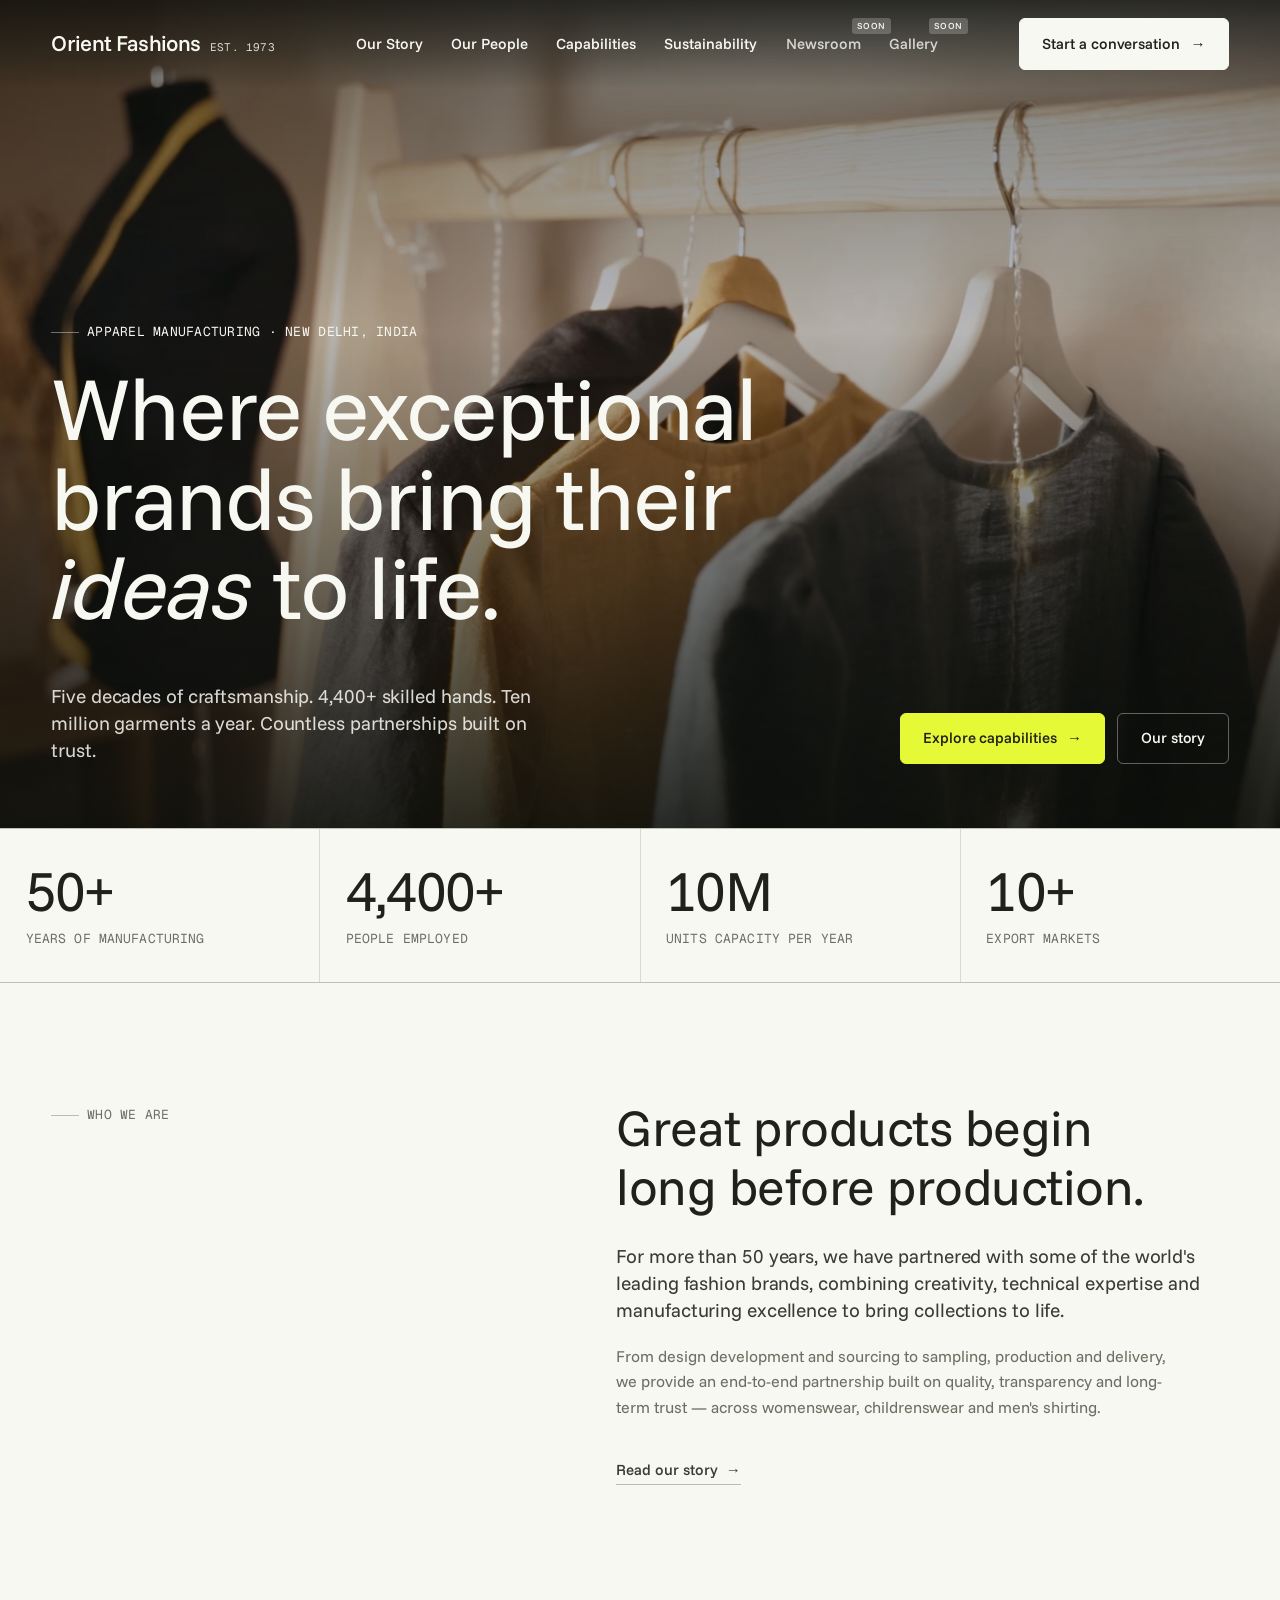
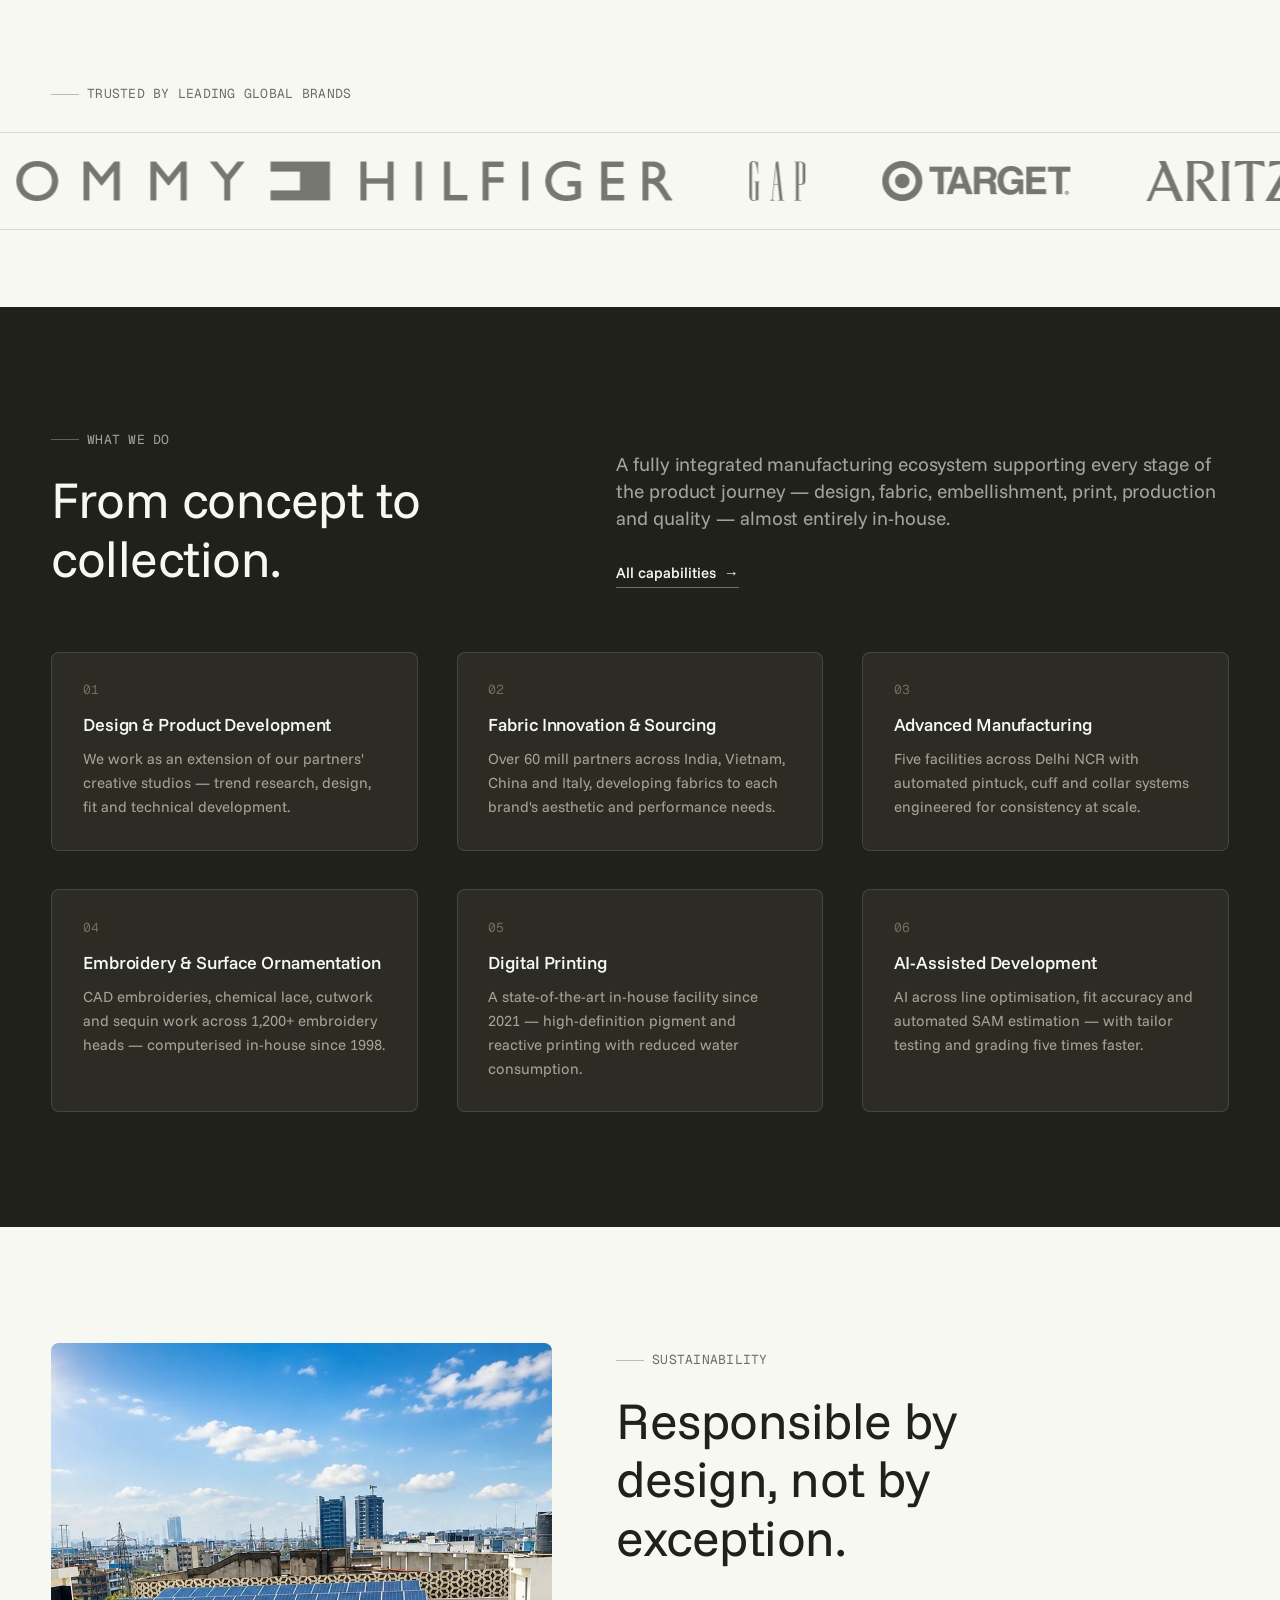
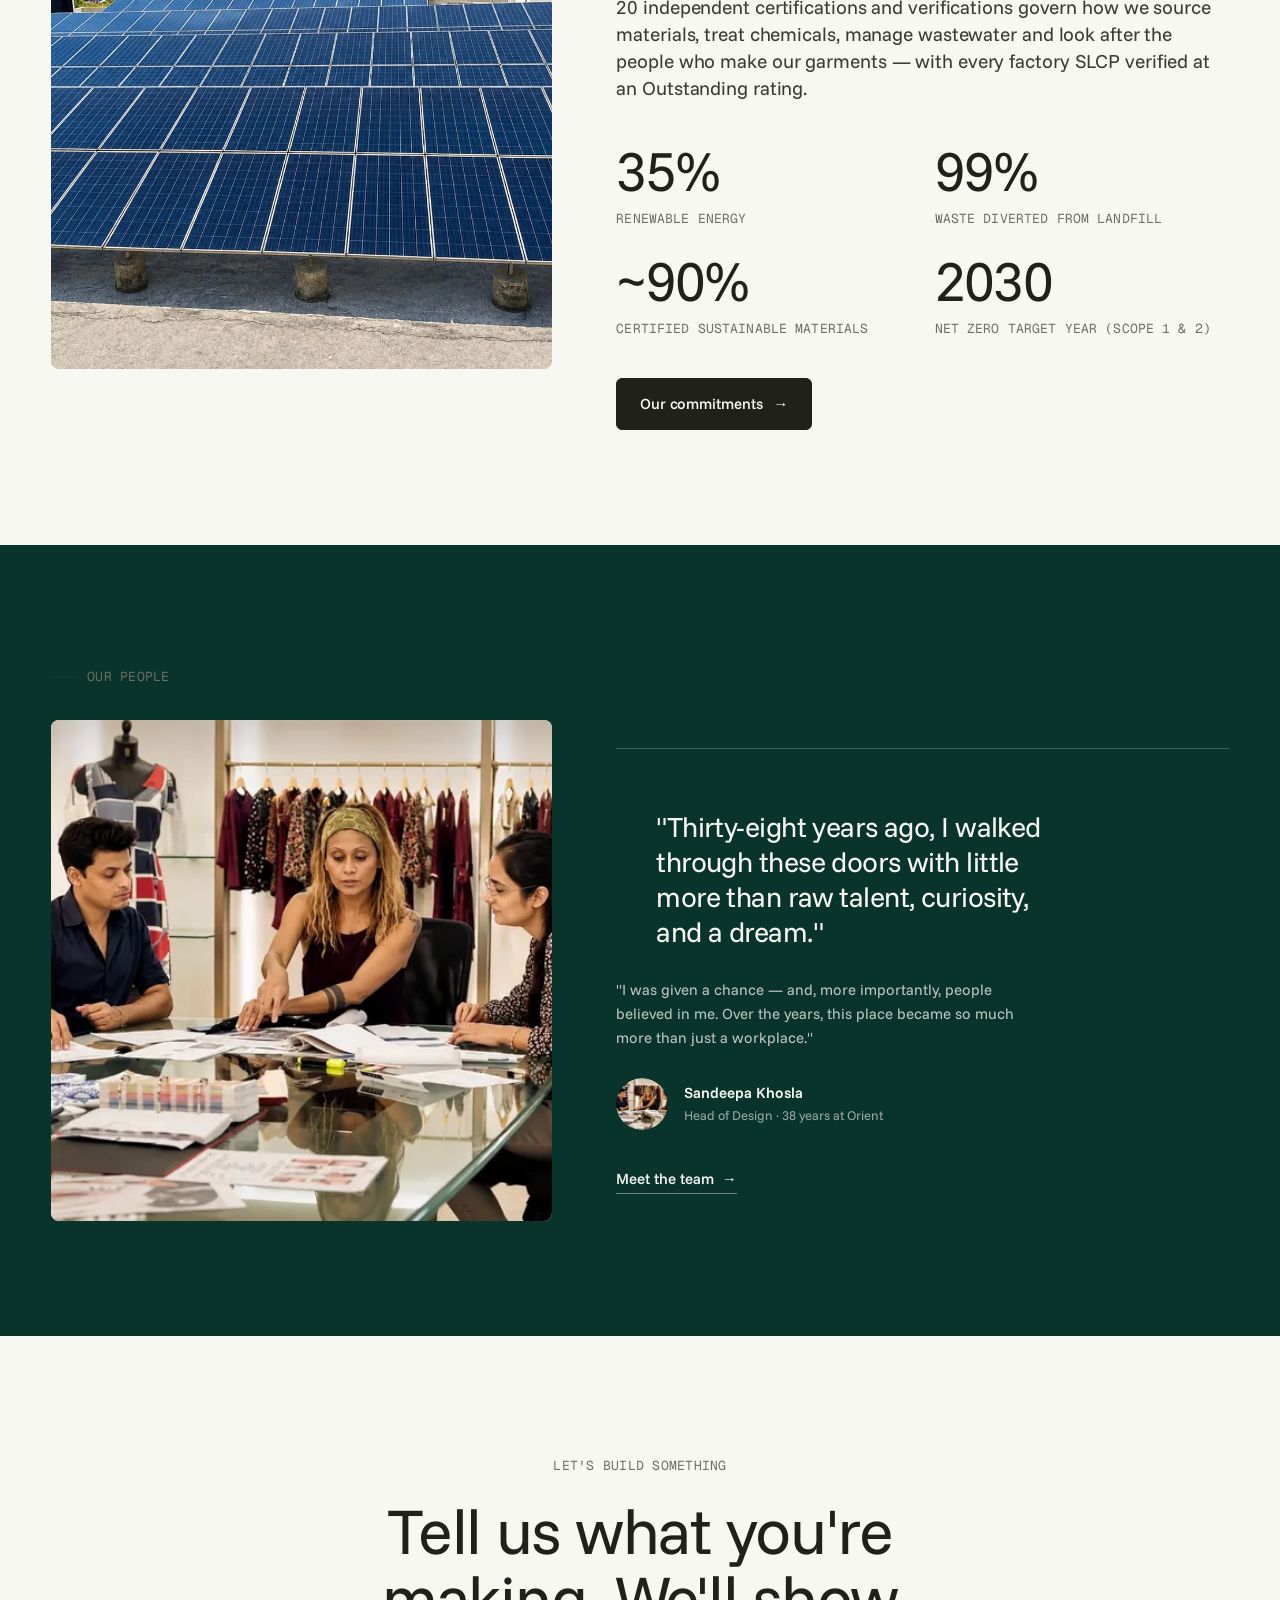
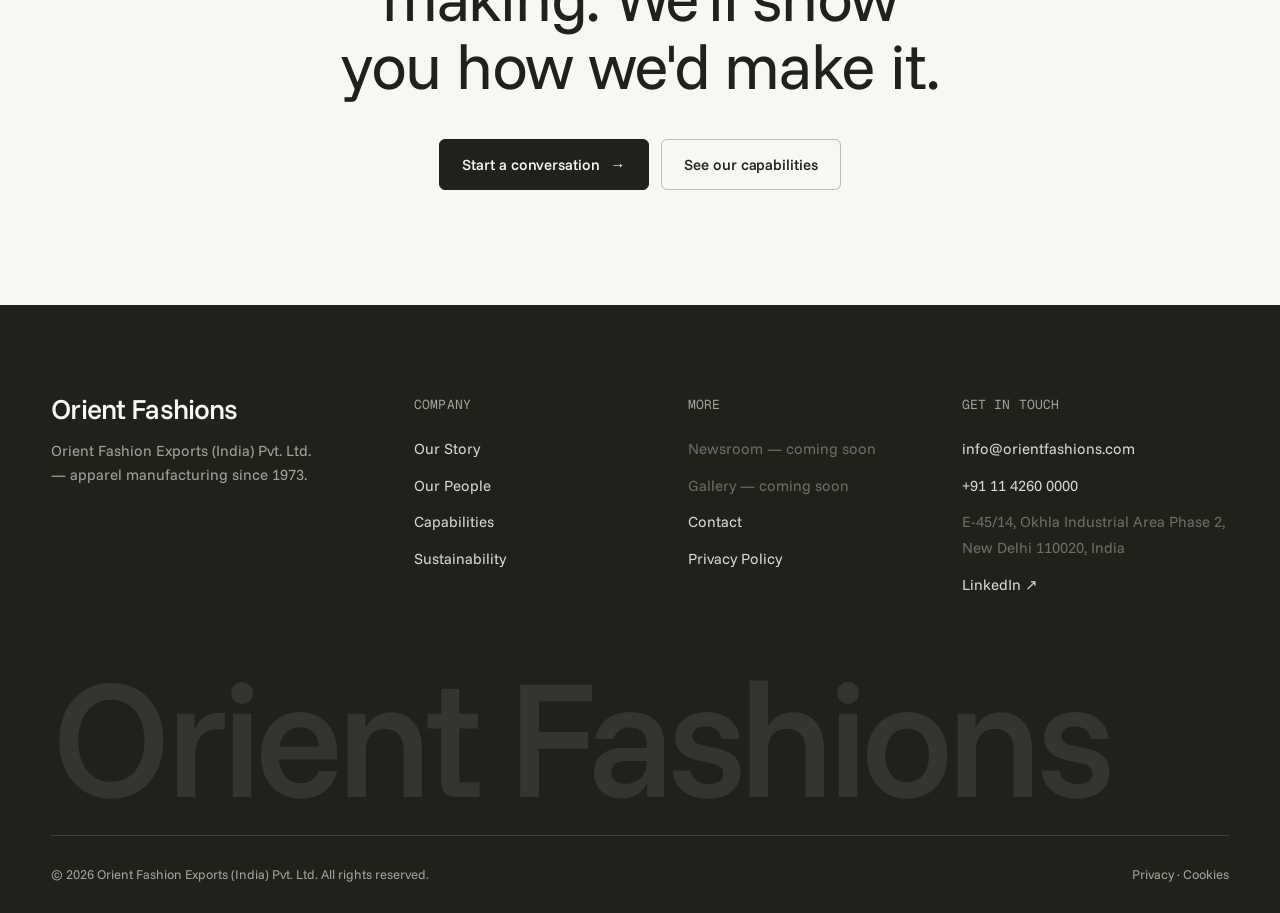
==== commit bf3243be: "anchor scroll change" ====
--- a/index.html
+++ b/index.html
@@ -23,7 +23,7 @@
 <meta name="twitter:image" content="https://greyseedstudio.github.io/orient/assets/img/social-preview.jpg">
 <link rel="preload" href="assets/fonts/funnel-sans-latin-wght-normal.woff2" as="font" type="font/woff2" crossorigin>
 <link rel="preload" href="assets/fonts/geist-mono-latin-400-normal.woff2" as="font" type="font/woff2" crossorigin>
-<link rel="stylesheet" href="assets/css/style.min.css?v=20261103a">
+<link rel="stylesheet" href="assets/css/style.min.css?v=20261103b">
 <link rel="icon" href="favicon.ico" sizes="any">
 <link rel="icon" type="image/png" sizes="48x48" href="favicon-48x48.png">
 <link rel="icon" type="image/png" sizes="32x32" href="favicon-32x32.png">
@@ -526,6 +526,6 @@
   </div>
 </footer>
 
-<script src="assets/js/main.min.js?v=20261103a" defer></script>
+<script src="assets/js/main.min.js?v=20261103b" defer></script>
 </body>
 </html>
--- a/assets/css/style.min.css
+++ b/assets/css/style.min.css
@@ -1 +1 @@
-@font-face{font-family:Funnel Sans;font-style:normal;font-weight:300 800;font-display:swap;src:url(../fonts/funnel-sans-latin-ext-wght-normal.woff2) format("woff2");unicode-range:U+0100-02BA,U+02BD-02C5,U+02C7-02CC,U+02CE-02D7,U+02DD-02FF,U+0304,U+0308,U+0329,U+1D00-1DBF,U+1E00-1E9F,U+1EF2-1EFF,U+2020,U+20A0-20AB,U+20AD-20C0,U+2113,U+2C60-2C7F,U+A720-A7FF}@font-face{font-family:Funnel Sans;font-style:italic;font-weight:300 800;font-display:swap;src:url(../fonts/funnel-sans-latin-ext-wght-italic.woff2) format("woff2");unicode-range:U+0100-02BA,U+02BD-02C5,U+02C7-02CC,U+02CE-02D7,U+02DD-02FF,U+0304,U+0308,U+0329,U+1D00-1DBF,U+1E00-1E9F,U+1EF2-1EFF,U+2020,U+20A0-20AB,U+20AD-20C0,U+2113,U+2C60-2C7F,U+A720-A7FF}@font-face{font-family:Geist Mono;font-style:normal;font-weight:400;font-display:swap;src:url(../fonts/geist-mono-latin-ext-400-normal.woff2) format("woff2");unicode-range:U+0100-02BA,U+02BD-02C5,U+02C7-02CC,U+02CE-02D7,U+02DD-02FF,U+0304,U+0308,U+0329,U+1D00-1DBF,U+1E00-1E9F,U+1EF2-1EFF,U+2020,U+20A0-20AB,U+20AD-20C0,U+2113,U+2C60-2C7F,U+A720-A7FF}@font-face{font-family:Geist Mono;font-style:normal;font-weight:500;font-display:swap;src:url(../fonts/geist-mono-latin-ext-500-normal.woff2) format("woff2");unicode-range:U+0100-02BA,U+02BD-02C5,U+02C7-02CC,U+02CE-02D7,U+02DD-02FF,U+0304,U+0308,U+0329,U+1D00-1DBF,U+1E00-1E9F,U+1EF2-1EFF,U+2020,U+20A0-20AB,U+20AD-20C0,U+2113,U+2C60-2C7F,U+A720-A7FF}@font-face{font-family:Funnel Sans;font-style:normal;font-weight:300 800;font-display:swap;src:url(../fonts/funnel-sans-latin-wght-normal.woff2) format("woff2");unicode-range:U+0000-00FF,U+0131,U+0152-0153,U+02BB-02BC,U+02C6,U+02DA,U+02DC,U+0304,U+0308,U+0329,U+2000-206F,U+20AC,U+2122,U+2191,U+2193,U+2212,U+2215,U+FEFF,U+FFFD}@font-face{font-family:Funnel Sans;font-style:italic;font-weight:300 800;font-display:swap;src:url(../fonts/funnel-sans-latin-wght-italic.woff2) format("woff2");unicode-range:U+0000-00FF,U+0131,U+0152-0153,U+02BB-02BC,U+02C6,U+02DA,U+02DC,U+0304,U+0308,U+0329,U+2000-206F,U+20AC,U+2122,U+2191,U+2193,U+2212,U+2215,U+FEFF,U+FFFD}@font-face{font-family:Geist Mono;font-style:normal;font-weight:400;font-display:swap;src:url(../fonts/geist-mono-latin-400-normal.woff2) format("woff2");unicode-range:U+0000-00FF,U+0131,U+0152-0153,U+02BB-02BC,U+02C6,U+02DA,U+02DC,U+0304,U+0308,U+0329,U+2000-206F,U+20AC,U+2122,U+2191,U+2193,U+2212,U+2215,U+FEFF,U+FFFD}@font-face{font-family:Geist Mono;font-style:normal;font-weight:500;font-display:swap;src:url(../fonts/geist-mono-latin-500-normal.woff2) format("woff2");unicode-range:U+0000-00FF,U+0131,U+0152-0153,U+02BB-02BC,U+02C6,U+02DA,U+02DC,U+0304,U+0308,U+0329,U+2000-206F,U+20AC,U+2122,U+2191,U+2193,U+2212,U+2215,U+FEFF,U+FFFD}:root{--paper: #F8F8F3;--paper-2: #EDEDE2;--sand: #E0E0D2;--ink: #21211C;--ink-2: #3B3B33;--muted: #6E6E62;--line: rgba(59, 59, 51, .16);--line-strong: rgba(59, 59, 51, .32);--forest: #09342B;--forest-2: #0E4A3C;--acid: #E5F937;--acid-dim: #D3E62A;--dark: #21211C;--dark-2: #2C2C25;--on-dark: #F8F8F3;--on-dark-mute: #A3A398;--display: "Funnel Sans", -apple-system, BlinkMacSystemFont, "Segoe UI", Helvetica, Arial, sans-serif;--sans: "Funnel Sans", -apple-system, BlinkMacSystemFont, "Segoe UI", Helvetica, Arial, sans-serif;--mono: "Geist Mono", ui-monospace, SFMono-Regular, Menlo, Consolas, monospace;--fs-mega: clamp(3rem, 7.4vw, 5.5rem);--fs-h1: clamp(2.5rem, 5.2vw, 4rem);--fs-h2: clamp(2rem, 4vw, 3.1875rem);--fs-h3: clamp(1.5rem, 2.7vw, 2.5rem);--fs-h4: clamp(1.0625rem, 1.4vw, 1.25rem);--fs-lead: clamp(1.0625rem, 1.5vw, 1.25rem);--fs-body: 1rem;--fs-sm: .9375rem;--fs-xs: .8125rem;--fs-eyebrow: .8125rem;--gutter: clamp(1.25rem, 4vw, 4rem);--section-y: clamp(4.5rem, 9vw, 9rem);--maxw: 1440px;--measure: 62ch;--radius: 6px;--radius-lg: 8px;--ease: cubic-bezier(.22, 1, .36, 1)}*,*:before,*:after{box-sizing:border-box}html{-webkit-text-size-adjust:100%;scroll-behavior:smooth;background-color:var(--forest)}body{margin:0;background:var(--paper);color:var(--ink);font-family:var(--sans);font-size:var(--fs-body);line-height:1.6;font-synthesis-weight:none;-webkit-font-smoothing:antialiased;overflow-x:hidden}img,video,svg{max-width:100%;display:block}img{height:auto}a{color:inherit;text-decoration:none}button{font:inherit;cursor:pointer}h1,h2,h3,h4,h5{margin:0;font-weight:500}p{margin:0}ul,ol{margin:0;padding:0;list-style:none}:focus-visible{outline:2px solid var(--forest);outline-offset:3px}.wrap{width:100%;max-width:var(--maxw);margin-inline:auto;padding-inline:var(--gutter)}.section{padding-block:var(--section-y)}.section--tight{padding-block:clamp(3rem,6vw,5.5rem)}.grid{display:grid;gap:clamp(1.5rem,3vw,3rem)}.g-2{grid-template-columns:repeat(2,1fr)}.g-3{grid-template-columns:repeat(3,1fr)}.g-4{grid-template-columns:repeat(4,1fr)}.split{display:grid;grid-template-columns:minmax(0,.9fr) minmax(0,1.1fr);gap:clamp(2rem,5vw,5rem);align-items:start}.measure{max-width:var(--measure)}@media (min-width: 1025px){.grid>.row-start{grid-column-start:1}}.display{font-family:var(--display);font-weight:400;line-height:1.05;letter-spacing:-.02em}.display em{font-style:italic}.t-mega{font-size:var(--fs-mega);line-height:1.02}.t-h1{font-size:var(--fs-h1)}.t-h2{font-size:var(--fs-h2);letter-spacing:-.01em;line-height:1.15}.t-h3{font-size:var(--fs-h3);line-height:1.2;letter-spacing:-.01em}.t-h4{font-size:var(--fs-h4);line-height:1.4;letter-spacing:-.005em;font-weight:500}.lead{font-size:var(--fs-lead);line-height:1.4;color:var(--ink-2);letter-spacing:-.005em}.small{font-size:var(--fs-sm);color:var(--muted)}.mute{color:var(--muted)}body{color:var(--ink-2)}h1,h2,h3,h4,h5,.display{color:var(--ink)}.on-dark h1,.on-dark h2,.on-dark h3,.on-dark h4,.on-dark .display,.on-forest h1,.on-forest h2,.on-forest h3,.on-forest h4,.on-forest .display{color:inherit}.eyebrow{display:inline-flex;align-items:center;gap:.6em;font-family:var(--mono);font-size:var(--fs-eyebrow);font-weight:400;letter-spacing:.02em;text-transform:uppercase;color:var(--muted)}.eyebrow:before{content:"";width:1.75rem;height:1px;background:var(--line-strong)}.eyebrow--plain:before{display:none}.on-dark .eyebrow{color:var(--on-dark-mute)}.on-dark .eyebrow:before{background:#ffffff47}.btn{display:inline-flex;align-items:center;gap:.7em;padding:.85em 1.5em;border:1px solid var(--ink);border-radius:var(--radius);background:var(--ink);color:var(--paper);font-size:var(--fs-sm);font-weight:500;letter-spacing:-.005em;transition:background .3s var(--ease),color .3s var(--ease),transform .3s var(--ease)}.btn:hover{background:var(--forest);border-color:var(--forest);transform:translateY(-2px)}.btn .arw{transition:transform .3s var(--ease)}.btn:hover .arw{transform:translate(4px)}.btn--ghost{background:transparent;color:var(--ink);border-color:var(--line-strong)}.btn--ghost:hover{background:var(--ink);color:var(--paper);border-color:var(--ink)}.btn--acid{background:var(--acid);color:var(--ink);border-color:var(--acid)}.btn--acid:hover{background:var(--acid-dim);border-color:var(--acid-dim);color:var(--ink)}.on-dark .btn--ghost{color:var(--on-dark);border-color:#ffffff4d}.on-dark .btn--ghost:hover{background:var(--on-dark);color:var(--dark)}.link-u{display:inline-flex;align-items:center;gap:.5em;font-weight:500;font-size:var(--fs-sm);border-bottom:1px solid var(--line-strong);padding-bottom:2px;transition:border-color .25s var(--ease),gap .25s var(--ease)}.link-u:hover{border-color:var(--ink);gap:.85em}.on-dark .link-u{border-color:#ffffff59}.on-dark .link-u:hover{border-color:var(--on-dark)}.on-dark{background:var(--dark);color:var(--on-dark)}.on-dark .lead,.on-dark .mute,.on-dark .small{color:var(--on-dark-mute)}.on-forest{background:var(--forest);color:var(--on-dark)}.on-paper2{background:var(--paper-2)}.hdr{position:fixed;inset:0 0 auto;z-index:200;transition:background .35s var(--ease),box-shadow .35s var(--ease),backdrop-filter .35s;border-bottom:0}.hdr__in{display:flex;align-items:center;justify-content:space-between;gap:2rem;padding-block:1.15rem}.hdr.is-stuck,.hdr.is-open{background:#f8f8f3eb;backdrop-filter:blur(14px);box-shadow:0 1px 0 var(--line)}.hdr--solid{position:sticky;background:#f8f8f3eb;backdrop-filter:blur(14px);box-shadow:0 1px 0 var(--line)}.hdr:not(.hdr--solid){background:linear-gradient(180deg,#0e100cb3,#0e100c4d 60%,#0e100c00)}.hdr.is-stuck:not(.hdr--solid),.hdr.is-open:not(.hdr--solid){background:#f8f8f3eb}.hdr:not(.hdr--solid) .brand__mark,.hdr:not(.hdr--solid) .nav a{color:var(--on-dark)}.hdr:not(.hdr--solid) .brand__sub{color:#f8f8f3d9}.hdr:not(.hdr--solid) .nav a.is-soon{color:#f8f8f3cc}.hdr:not(.hdr--solid) .nav a.is-soon:before{background:#f8f8f338;color:var(--on-dark)}.hdr:not(.hdr--solid) .btn{background:var(--paper);color:var(--ink);border-color:var(--paper)}.hdr:not(.hdr--solid) .btn:hover{background:var(--acid);border-color:var(--acid);color:var(--ink)}.hdr:not(.hdr--solid) .burger{border-color:#f8f8f373}.hdr:not(.hdr--solid) .burger span,.hdr:not(.hdr--solid) .burger span:before,.hdr:not(.hdr--solid) .burger span:after{background:var(--on-dark)}.hdr:not(.hdr--solid).is-stuck .brand__mark,.hdr:not(.hdr--solid).is-stuck .nav a,.hdr:not(.hdr--solid).is-open .brand__mark,.hdr:not(.hdr--solid).is-open .nav a{color:var(--ink)}.hdr:not(.hdr--solid).is-stuck .brand__sub,.hdr:not(.hdr--solid).is-open .brand__sub{color:var(--muted)}.hdr:not(.hdr--solid).is-stuck .nav a.is-soon,.hdr:not(.hdr--solid).is-open .nav a.is-soon{color:var(--muted)}.hdr:not(.hdr--solid).is-stuck .nav a.is-soon:before,.hdr:not(.hdr--solid).is-open .nav a.is-soon:before{background:var(--sand);color:var(--ink-2)}.hdr:not(.hdr--solid).is-stuck .btn,.hdr:not(.hdr--solid).is-open .btn{background:var(--ink);color:var(--paper);border-color:var(--ink)}.hdr:not(.hdr--solid).is-stuck .btn:hover,.hdr:not(.hdr--solid).is-open .btn:hover{background:var(--forest);border-color:var(--forest);color:var(--paper)}.hdr:not(.hdr--solid).is-stuck .burger,.hdr:not(.hdr--solid).is-open .burger{border-color:var(--line-strong)}.hdr:not(.hdr--solid).is-stuck .burger span,.hdr:not(.hdr--solid).is-stuck .burger span:before,.hdr:not(.hdr--solid).is-stuck .burger span:after,.hdr:not(.hdr--solid).is-open .burger span:before,.hdr:not(.hdr--solid).is-open .burger span:after{background:var(--ink)}.brand{display:flex;align-items:baseline;gap:.6rem}.brand__mark{font-family:var(--display);font-weight:500;font-size:1.375rem;letter-spacing:-.03em;line-height:1}.brand__sub{font-family:var(--mono);font-size:.6875rem;letter-spacing:.02em;text-transform:uppercase;color:var(--muted)}.nav{display:flex;align-items:center;gap:clamp(1rem,2.2vw,2.25rem)}.nav a{font-size:var(--fs-sm);font-weight:500;position:relative;padding-block:.35rem;transition:color .25s var(--ease)}.nav a:after{content:"";position:absolute;left:0;bottom:0;height:1px;width:0;background:currentColor;transition:width .3s var(--ease)}.nav a:hover:after,.nav a[aria-current=page]:after{width:100%}.nav a.is-soon{color:var(--muted);cursor:default}.nav a.is-soon:after{display:none}.nav a.is-soon:before{content:"Soon";position:absolute;top:-.55rem;right:-1.9rem;font-size:.5625rem;letter-spacing:.08em;text-transform:uppercase;background:var(--sand);color:var(--ink-2);padding:1px 5px;border-radius:3px}.hdr__cta{display:flex;align-items:center;gap:.75rem}.burger{display:none;width:44px;height:44px;border:1px solid var(--line-strong);border-radius:100px;background:transparent;align-items:center;justify-content:center}.burger span{display:block;width:17px;height:1.5px;background:var(--ink);position:relative;transition:background .2s}.burger span:before,.burger span:after{content:"";position:absolute;left:0;width:17px;height:1.5px;background:var(--ink);transition:transform .3s var(--ease)}.burger span:before{top:-5px}.burger span:after{top:5px}.hdr.is-open .burger span{background:transparent}.hdr.is-open .burger span:before{transform:translateY(5px) rotate(45deg)}.hdr.is-open .burger span:after{transform:translateY(-5px) rotate(-45deg)}.hero{position:relative;min-height:92vh;display:flex;align-items:flex-end;padding-top:8rem;padding-bottom:clamp(2.5rem,5vw,4.5rem);overflow:hidden}.hero__media{position:absolute;inset:0;z-index:0}.hero__video{position:absolute;inset:0;z-index:1;width:100%;height:100%;object-fit:cover}.hero__media{background:#1b1d18}.hero__media:after{content:"";position:absolute;inset:0;z-index:2;background:linear-gradient(180deg,#0e100c8c,#0e100c40 40%,#0e100ce0)}.hero__in{position:relative;z-index:2;width:100%}.hero .display,.hero .lead,.hero .eyebrow{color:var(--on-dark)}.hero .eyebrow:before{background:#fff6}.hero__foot{display:flex;flex-wrap:wrap;gap:clamp(1.5rem,4vw,3.5rem);align-items:flex-end;justify-content:space-between;margin-top:clamp(2rem,4vw,3.5rem)}.page-hero{padding-top:clamp(9rem,14vw,13rem);padding-bottom:clamp(3rem,6vw,5rem)}.page-hero .display{max-width:16ch}.stats{display:grid;grid-template-columns:repeat(4,1fr);gap:1px;background:var(--line);border-block:1px solid var(--line)}.stat{background:var(--paper);padding:clamp(1.5rem,2.6vw,2.5rem) clamp(1rem,2vw,1.75rem)}.on-dark .stats{background:#ffffff24;border-color:#ffffff24}.on-dark .stat{background:var(--dark)}.stat__n{font-family:var(--display);font-weight:400;font-size:clamp(2.25rem,4.4vw,3.5rem);line-height:1;letter-spacing:-.03em;color:var(--ink)}.on-dark .stat__n,.on-forest .stat__n{color:inherit}.stat__l{font-family:var(--mono);font-size:var(--fs-xs);letter-spacing:.01em;text-transform:uppercase;color:var(--muted);margin-top:.75rem;line-height:1.4}.on-dark .stat__l{color:var(--on-dark-mute)}.img{width:100%;height:100%;object-fit:cover;display:block}.frame{overflow:hidden;border-radius:var(--radius-lg);background:var(--paper-2);position:relative}.frame>.img{position:absolute;inset:0}.frame--sq{aspect-ratio:1 / 1}.frame--p45{aspect-ratio:4 / 5}.frame--p34{aspect-ratio:3 / 4}.frame--l1610{aspect-ratio:16 / 10}.frame--l43{aspect-ratio:4 / 3}.frame--face>.img{object-position:center 32%}.frame--wide{aspect-ratio:21 / 9}.frame--hero{aspect-ratio:auto;height:100%;border-radius:0}@media (max-width: 700px){.frame--wide{aspect-ratio:16 / 10}}.cap-note{font-family:var(--mono);font-size:.6875rem;color:var(--muted);margin-top:.6rem;letter-spacing:.01em}.quote__av .img{border-radius:100px}.card{border:1px solid var(--line);border-radius:var(--radius-lg);padding:clamp(1.5rem,2.4vw,2.25rem);background:var(--paper);transition:border-color .3s var(--ease),transform .3s var(--ease),background .3s var(--ease)}.card:hover{border-color:var(--line-strong);transform:translateY(-3px)}.on-dark .card{background:var(--dark-2);border-color:#ffffff1f}.on-dark .card:hover{border-color:#ffffff4d}.card__n{font-family:var(--mono);font-size:.8125rem;color:var(--muted);line-height:1}.card__t{margin-block:1rem .6rem}.card__b{color:var(--muted);font-size:var(--fs-sm)}.on-dark .card__b{color:var(--on-dark-mute)}.cap{display:flex;flex-direction:column;overflow:hidden;border:1px solid var(--line);border-radius:var(--radius-lg);background:var(--paper)}.cap__img{aspect-ratio:16 / 10}.cap__body{padding:clamp(1.25rem,2vw,1.75rem)}.tgrid{align-items:stretch}.tcard{display:flex;flex-direction:column;padding:0;overflow:hidden}.tcard__img{border-radius:0}.tcard__q{font-family:var(--display);font-weight:400;font-size:clamp(1.0625rem,1.5vw,1.25rem);line-height:1.3;letter-spacing:-.015em;color:var(--ink);margin:clamp(1.25rem,2vw,1.6rem) clamp(1.25rem,2vw,1.6rem) 0}.tcard__b{margin:.9rem clamp(1.25rem,2vw,1.6rem) 1.25rem}.tcard__by{margin:auto clamp(1.25rem,2vw,1.6rem) clamp(1.25rem,2vw,1.6rem);padding-top:.9rem;border-top:1px solid var(--line)}@media (max-width: 1100px){.tgrid.g-3{grid-template-columns:repeat(2,1fr)}}@media (max-width: 640px){.tgrid.g-3{grid-template-columns:1fr}}.quote{border-top:1px solid var(--line);padding-top:clamp(1.5rem,2.5vw,2.25rem)}.on-dark .quote{border-color:#ffffff29}.quote__t{font-family:var(--display);font-weight:400;font-size:clamp(1.375rem,2.2vw,2rem);line-height:1.25;letter-spacing:-.02em}.quote__by{display:flex;align-items:center;gap:1rem;margin-top:1.75rem}.quote__av{width:52px;height:52px;border-radius:100px;flex:none;overflow:hidden}.quote__nm{font-weight:600;font-size:var(--fs-sm)}.quote__rl{font-size:var(--fs-xs);color:var(--muted)}.on-dark .quote__rl{color:var(--on-dark-mute)}.marquee{overflow:hidden;border-block:1px solid var(--line);padding-block:1.75rem}.on-dark .marquee{border-color:#ffffff24}.marquee__track{display:flex;align-items:center;width:max-content;will-change:transform;animation:slide var(--mq-dur, 20s) linear infinite;opacity:.6;transition:opacity .4s ease}.marquee.is-js .marquee__track{animation:none}@media (hover: hover){.marquee:hover .marquee__track{opacity:1}}@keyframes slide{to{transform:translate(-50%)}}.marquee__track .logo{height:40px;width:auto;flex:none;margin-right:clamp(2.5rem,6vw,5rem)}@media (max-width: 700px){.marquee__track .logo{height:32px}}@media (prefers-reduced-motion: reduce){.marquee{overflow-x:auto}.marquee__track{animation:none}}.acc{border-top:1px solid var(--line)}.acc__item{border-bottom:1px solid var(--line)}.acc__btn{width:100%;display:flex;align-items:center;justify-content:space-between;gap:2rem;padding:clamp(1.1rem,2vw,1.6rem) 0;background:none;border:0;text-align:left;color:inherit}.acc__btn .t-h4{transition:color .25s var(--ease)}.acc__btn:hover .t-h4{color:var(--forest)}.acc__ico{flex:none;width:30px;height:30px;border:1px solid var(--line-strong);border-radius:100px;display:grid;place-items:center;position:relative}.acc__ico:before,.acc__ico:after{content:"";position:absolute;background:currentColor}.acc__ico:before{width:11px;height:1.5px}.acc__ico:after{width:1.5px;height:11px;transition:transform .3s var(--ease)}.acc__item.is-open .acc__ico:after{transform:scaleY(0)}.acc__panel{display:grid;grid-template-rows:0fr;transition:grid-template-rows .4s var(--ease)}.acc__item.is-open .acc__panel{grid-template-rows:1fr}.acc__panel>div{overflow:hidden}.acc__panel p{padding-bottom:1.6rem;max-width:var(--measure);color:var(--muted);font-size:var(--fs-sm)}.tl{border-top:1px solid var(--line)}.tl__row{display:grid;grid-template-columns:8rem 1fr;gap:clamp(1rem,3vw,3rem);padding-block:clamp(1.4rem,2.4vw,2rem);border-bottom:1px solid var(--line);align-items:baseline}.tl__yr{font-family:var(--display);font-weight:400;font-size:clamp(1.75rem,2.8vw,2.5rem);line-height:1;letter-spacing:-.03em;color:var(--ink)}.on-dark .tl__yr{color:inherit}.tl__row--future{opacity:.55}.tl__tag{font-family:var(--mono);font-size:.625rem;text-transform:uppercase;letter-spacing:.04em;border:1px solid var(--line-strong);border-radius:3px;padding:1px 6px;margin-left:.6rem;vertical-align:middle;white-space:nowrap}.certs{display:grid;grid-template-columns:repeat(auto-fill,minmax(230px,1fr));gap:1px;background:var(--line);border:1px solid var(--line);border-radius:var(--radius-lg);overflow:hidden}.cert{background:var(--paper);padding:clamp(1.25rem,2vw,1.75rem)}.cert__tag{font-family:var(--mono);font-size:var(--fs-xs);font-weight:500;letter-spacing:.01em;color:var(--ink)}.cert__d{font-size:var(--fs-xs);color:var(--muted);margin-top:.6rem;line-height:1.5}.car{position:relative}.car__head{display:flex;align-items:baseline;justify-content:space-between;gap:1.5rem;margin-bottom:1.25rem}.car__count{font-family:var(--mono);font-size:var(--fs-xs);color:var(--muted);margin-left:.6rem}.car__nav{display:flex;gap:.5rem;flex:none}.car__btn{width:42px;height:42px;border-radius:100px;border:1px solid var(--line-strong);background:transparent;color:var(--ink);display:grid;place-items:center;flex:none;transition:background .25s var(--ease),color .25s var(--ease),border-color .25s var(--ease)}.car__btn:hover{background:var(--ink);color:var(--paper);border-color:var(--ink)}.car__btn svg{width:15px;height:15px}.car__btn[hidden]{display:none}.car__viewport{overflow-x:auto;overflow-y:hidden;scrollbar-width:none;-ms-overflow-style:none;margin-inline:calc(var(--gutter) * -1);padding-inline:var(--gutter)}.car__viewport::-webkit-scrollbar{display:none}.car__track{display:flex;gap:1rem;width:max-content}.car .cert{flex:0 0 clamp(250px,27vw,330px);border:1px solid var(--line);border-radius:var(--radius-lg);background:var(--paper);padding:clamp(1.25rem,2vw,1.75rem);display:flex;flex-direction:column;min-height:210px;transition:border-color .3s var(--ease)}.car .cert:hover{border-color:var(--line-strong)}.car .cert__d{margin-top:.7rem;flex:1}.cert__meta{margin-top:1rem;padding-top:.8rem;border-top:1px solid var(--line)}.cert__meta dt{font-family:var(--mono);font-size:.625rem;text-transform:uppercase;color:var(--muted)}.cert__meta dd{margin:.15rem 0 .5rem;font-size:.75rem;color:var(--ink);word-break:break-word}.cert__meta dd:last-child{margin-bottom:0}.car__rail{height:2px;background:var(--line);margin-top:1.5rem;position:relative;overflow:hidden;border-radius:2px}.car__thumb{position:absolute;inset-block:0;left:0;background:var(--ink);border-radius:2px}.field{display:grid;gap:.5rem;margin-bottom:1.25rem}.field label{font-family:var(--mono);font-size:var(--fs-xs);font-weight:400;letter-spacing:.01em;text-transform:uppercase;color:var(--muted)}.field input,.field select,.field textarea{font:inherit;font-size:var(--fs-sm);color:var(--ink);background:transparent;border:0;border-bottom:1px solid var(--line-strong);padding:.7rem 0;border-radius:0;transition:border-color .25s var(--ease)}.field input:focus,.field select:focus,.field textarea:focus{outline:none;border-bottom-color:var(--forest)}.field textarea{resize:vertical;min-height:110px}.form-note{font-size:var(--fs-xs);color:var(--muted);margin-top:1rem}.ftr{background:var(--dark);color:var(--on-dark);padding-top:clamp(4rem,7vw,6.5rem)}.ftr__top{display:grid;grid-template-columns:1.4fr 1fr 1fr 1.2fr;gap:clamp(2rem,4vw,3.5rem);padding-bottom:clamp(3rem,5vw,4.5rem)}.ftr h5{font-family:var(--mono);font-size:var(--fs-xs);letter-spacing:.01em;text-transform:uppercase;color:var(--on-dark-mute);margin-bottom:1.25rem;font-weight:400}.ftr li+li{margin-top:.7rem}.ftr a{font-size:var(--fs-sm);color:var(--on-dark);opacity:.85;transition:opacity .2s}.ftr a:hover{opacity:1}.ftr__bar{border-top:1px solid rgba(255,255,255,.14);padding-block:1.75rem;display:flex;flex-wrap:wrap;gap:1rem;justify-content:space-between;font-size:var(--fs-xs);color:var(--on-dark-mute)}.ftr__word{font-family:var(--display);font-weight:500;font-size:clamp(2.25rem,13vw,12.5rem);line-height:.9;letter-spacing:-.05em;white-space:nowrap;opacity:.09;padding-bottom:1.5rem;user-select:none}.ph-img{position:relative;background:repeating-linear-gradient(45deg,var(--sand) 0 14px,var(--paper-2) 14px 28px);display:grid;place-items:center;text-align:center;color:var(--ink-2);min-height:160px;overflow:hidden}.on-dark .ph-img{background:repeating-linear-gradient(45deg,#22261e 0 14px,#191c15 14px 28px);color:var(--on-dark-mute)}.ph-img__label{font-size:var(--fs-xs);font-weight:500;letter-spacing:.01em;max-width:30ch;padding:1.25rem;line-height:1.45}.ph-img__label b{display:block;font-family:var(--mono);font-size:.625rem;letter-spacing:.02em;text-transform:uppercase;opacity:.7;margin-bottom:.5rem}.ph{background:#ff5ca033;box-shadow:inset 0 -1px #d6266e8c;border-radius:2px;padding:0 .15em;position:relative}.on-dark .ph,.on-forest .ph{background:#ff7ab038;box-shadow:inset 0 -1px #ff7ab0a6}.ph[data-ref]:after{content:attr(data-ref);font-family:var(--mono);font-size:.5rem;font-weight:500;letter-spacing:.02em;vertical-align:super;margin-left:.25em;opacity:.7}body.ph-off .ph{background:transparent;box-shadow:none;padding:0}body.ph-off .ph[data-ref]:after{display:none}.ph-toggle{position:fixed;right:1rem;bottom:1rem;z-index:500;display:inline-flex;align-items:center;gap:.55rem;padding:.6rem .95rem;border-radius:var(--radius);background:var(--ink);color:var(--paper);border:0;font-family:var(--mono);font-size:.6875rem;font-weight:400;letter-spacing:.02em;text-transform:uppercase;box-shadow:0 6px 24px #00000038}.ph-toggle__dot{width:7px;height:7px;border-radius:100px;background:#ff5ca0}body.ph-off .ph-toggle__dot{background:var(--muted)}[data-rv]{opacity:0;transform:translateY(22px);transition:opacity .8s var(--ease),transform .8s var(--ease)}[data-rv].is-in{opacity:1;transform:none}@media (prefers-reduced-motion: reduce){*,*:before,*:after{animation-duration:.001ms!important;transition-duration:.001ms!important}[data-rv]{opacity:1;transform:none}html{scroll-behavior:auto}}@media print{@page{margin:14mm}html,body{background:#fff!important;color:#000!important;font-size:10pt}.hdr,.ftr__word,.ph-toggle,.burger,.hdr__cta,.marquee,.car__nav,.car__rail,.btn,.hero__video{display:none!important}.car__viewport{overflow:visible!important;margin-inline:0!important;padding-inline:0!important}.car__track{display:grid!important;grid-template-columns:repeat(2,1fr);gap:6pt;width:auto!important}.car__track>[data-clone]{display:none!important}.car .cert{min-height:0!important;break-inside:avoid;page-break-inside:avoid;border:.5pt solid #999!important;padding:7pt!important}.section,.section--tight{padding-block:10pt!important}.on-dark,.on-forest,.on-paper2{background:#fff!important;color:#000!important}.on-dark *,.on-forest *{color:#000!important}.frame,.ph-img,figure,img{display:none!important}.certs{display:block!important}.cert{break-inside:avoid}h1,h2,h3{break-after:avoid;page-break-after:avoid;color:#000!important}.display{letter-spacing:-.01em}a{text-decoration:none;color:#000!important}main a[href^=http]:after{content:" (" attr(href) ")";font-size:8pt;color:#555}[data-rv]{opacity:1!important;transform:none!important}.ph{background:none!important;box-shadow:none!important}.ph[data-ref]:after{display:none!important}}@media (max-width: 1024px){.g-4,.ftr__top{grid-template-columns:repeat(2,1fr)}.split{grid-template-columns:1fr}}@media (max-width: 860px){.nav,.hdr__cta .btn{display:none}.burger{display:inline-flex}.hdr.is-open .nav{display:flex;flex-direction:column;align-items:flex-start;gap:.25rem;position:absolute;top:100%;left:0;right:0;background:var(--paper);border-bottom:1px solid var(--line);padding:1rem var(--gutter) 2rem}.hdr.is-open .nav a{font-size:1.35rem;font-family:var(--display);padding-block:.5rem}.hdr.is-open .nav a.is-soon:before{top:.35rem}.g-2,.g-3{grid-template-columns:1fr}.stats{grid-template-columns:repeat(2,1fr)}.hero{min-height:86vh}.tl__row{grid-template-columns:1fr;gap:.5rem}}@media (max-width: 560px){.g-4,.ftr__top{grid-template-columns:1fr}.hero__foot{flex-direction:column;align-items:flex-start}}.cert__logo{display:block;height:64px;width:auto;max-width:170px;object-fit:contain;object-position:left center;margin-bottom:.9rem}.consent{display:flex;gap:.75rem;align-items:flex-start;margin:.25rem 0 1.25rem}.consent input{flex:none;width:1.05rem;height:1.05rem;margin-top:.15rem;accent-color:var(--forest);cursor:pointer}.consent label{font-size:var(--fs-xs);line-height:1.55;color:var(--muted);cursor:pointer}.consent a{color:var(--ink);text-decoration:underline;text-underline-offset:2px}.consent.is-error label{color:#b3261e}.consent.is-error input{outline:2px solid #B3261E;outline-offset:2px}.legal__meta{display:flex;flex-wrap:wrap;gap:1rem 3rem;margin-top:2.5rem;padding-top:1.5rem;border-top:1px solid var(--line)}.legal__meta dt{font-family:var(--mono);font-size:var(--fs-xs);color:var(--muted)}.legal__meta dd{margin:.3rem 0 0;font-size:var(--fs-sm);color:var(--ink)}.legal__meta a,.legal__body a{color:var(--ink);text-decoration:underline;text-underline-offset:3px;text-decoration-thickness:1px}.legal__meta a:hover,.legal__body a:hover{color:var(--forest)}.legal{display:grid;grid-template-columns:minmax(200px,260px) minmax(0,1fr);gap:clamp(2rem,6vw,6rem);align-items:start;border-top:1px solid var(--line);padding-top:clamp(2.5rem,5vw,4rem)}.legal__toc{position:sticky;top:6.5rem;max-height:calc(100vh - 8rem);overflow:auto}.legal__toc-t{font-family:var(--mono);font-size:var(--fs-xs);color:var(--muted);margin-bottom:1rem}.legal__toc ol{list-style:decimal;padding-left:1.4rem;margin:0}.legal__toc li{font-size:var(--fs-xs);color:var(--muted);line-height:1.4}.legal__toc li+li{margin-top:.55rem}.legal__toc a{color:var(--ink-2);transition:color .2s}.legal__toc a:hover,.legal__toc a.is-active{color:var(--forest);text-decoration:underline;text-underline-offset:3px}.legal__body{max-width:68ch;color:var(--ink-2);font-size:var(--fs-body);line-height:1.7}.legal__body h2{font-family:var(--display);font-size:var(--fs-h4);font-weight:600;color:var(--ink);line-height:1.3;margin:3.25rem 0 1rem;padding-top:1.75rem;border-top:1px solid var(--line);scroll-margin-top:6.5rem}.legal__body h2:first-child{margin-top:0;padding-top:0;border-top:0}.legal__body h3{font-size:var(--fs-body);font-weight:600;color:var(--ink);margin:2rem 0 .6rem}.legal__body p+p,.legal__body ul+p,.legal__body p+ul{margin-top:1rem}.legal__body ul{list-style:disc;padding-left:1.25rem}.legal__body li+li{margin-top:.45rem}.legal__body strong{color:var(--ink);font-weight:600}.legal__addr{font-style:normal;margin:1rem 0;padding:1.25rem 1.5rem;background:var(--paper-2);border-radius:var(--radius);line-height:1.6}@media (max-width: 860px){.legal{grid-template-columns:1fr}.legal__toc{position:static;max-height:none;padding-bottom:1.5rem;border-bottom:1px solid var(--line)}}@media print{.legal__toc{display:none}.legal{display:block}}.ftr__bar .ftr__legal a{font-size:inherit;color:var(--on-dark-mute);opacity:1}.ftr__bar .ftr__legal a:hover{color:var(--on-dark)}.map{position:relative;aspect-ratio:21 / 8;min-height:320px;border-radius:var(--radius-lg);overflow:hidden;background:var(--paper-2);border:1px solid var(--line)}.map iframe{position:absolute;inset:0;width:100%;height:100%;border:0}.map__gate{position:absolute;inset:0;display:flex;flex-direction:column;justify-content:center;align-items:flex-start;gap:.9rem;padding:clamp(1.5rem,5vw,4rem);max-width:60ch}.map__t{font-size:var(--fs-h4);font-weight:600;color:var(--ink)}.map__d{font-size:var(--fs-sm);color:var(--muted);line-height:1.6}.map__d a{color:var(--ink);text-decoration:underline;text-underline-offset:3px}.map__acts{display:flex;flex-wrap:wrap;align-items:center;gap:1rem 1.75rem;margin-top:.4rem}.map__note{margin-top:.75rem;font-size:var(--fs-xs);color:var(--muted)}.map__off{background:none;border:0;padding:0;font:inherit;color:var(--ink);text-decoration:underline;text-underline-offset:3px;cursor:pointer}@media (max-width: 640px){.map{aspect-ratio:auto;min-height:380px}}.legal__body h3{scroll-margin-top:6.5rem}.field.is-error label{color:#b3261e}.field.is-error input,.field.is-error textarea,.field.is-error select{border-bottom-color:#b3261e}.form-note.is-error{color:#b3261e}.form-note.is-ok{color:var(--forest);font-weight:600}.form-hint{font-size:var(--fs-sm);color:var(--muted);line-height:1.55;margin:-.25rem 0 1.25rem;padding:.9rem 1rem;background:var(--paper-2);border-radius:var(--radius)}.form-hint a{color:var(--ink);text-decoration:underline;text-underline-offset:3px}.btn[aria-busy=true]{opacity:.6;pointer-events:none}[data-form] [hidden]{display:none!important}.cert__logos{display:flex;align-items:center;gap:1rem;flex-wrap:wrap;margin-bottom:.9rem}.cert__logos .cert__logo{margin-bottom:0;max-width:140px}.cert__logos:empty{display:none}.cert__ph{margin-top:.9rem;font-size:var(--fs-xs);line-height:1.5}.members,.whatwhere{border-top:1px solid var(--line);padding-top:clamp(1.5rem,3vw,2.25rem)}.whatwhere{margin-top:clamp(2.5rem,4vw,3.5rem)}.members__list,.whatwhere__list{margin:1.25rem 0 0}.members__list>div,.whatwhere__list>div{display:grid;grid-template-columns:minmax(120px,220px) 1fr;gap:.5rem 2rem;padding:.9rem 0;border-bottom:1px solid var(--line)}.members__list dt,.whatwhere__list dt{font-family:var(--mono);font-size:var(--fs-xs);color:var(--muted);padding-top:.15rem}.members__list dd,.whatwhere__list dd{margin:0;color:var(--ink)}@media (max-width: 560px){.members__list>div,.whatwhere__list>div{grid-template-columns:1fr;gap:.25rem}}.fac__facts{display:flex;flex-wrap:wrap;gap:.35rem 1.25rem;margin-top:1rem;padding-top:.9rem;border-top:1px solid var(--line);font-family:var(--mono);font-size:var(--fs-xs);color:var(--ink)}.fac__total{margin-top:1.5rem;font-size:var(--fs-sm);color:var(--muted)}.card:has(.fac__facts){display:flex;flex-direction:column}.card:has(.fac__facts) .card__b{margin-bottom:1rem}.card .fac__facts{margin-top:auto}.card-pair>.card{display:grid;grid-row:span 3;grid-template-rows:subgrid;row-gap:0;align-content:start}.card-pair>.card>.cert__meta{align-self:start}.qgrid{align-items:stretch}.qgrid>.card{display:flex;flex-direction:column}.qgrid .quote__by{margin-top:auto;padding-top:1.75rem}.nav__cta{display:none}@media (max-width: 860px){.hdr.is-open .nav{height:calc(100dvh - var(--hdr-h, 72px));overflow-y:auto;padding-bottom:calc(1.5rem + env(safe-area-inset-bottom,0px));border-bottom:0}.hdr.is-open .nav a.nav__cta{display:flex;justify-content:center;align-self:stretch;margin-top:auto;padding:1em 1.5em;font-family:var(--sans);font-size:var(--fs-sm);background:var(--ink);color:var(--paper)!important;border-color:var(--ink)}.hdr.is-open .nav a.nav__cta:after{display:none}body.menu-open{overflow:hidden}}@media (max-width: 640px){main .btn{width:100%;justify-content:center}}@media (max-width: 640px){.hero__foot>div{width:100%}}
+@font-face{font-family:Funnel Sans;font-style:normal;font-weight:300 800;font-display:swap;src:url(../fonts/funnel-sans-latin-ext-wght-normal.woff2) format("woff2");unicode-range:U+0100-02BA,U+02BD-02C5,U+02C7-02CC,U+02CE-02D7,U+02DD-02FF,U+0304,U+0308,U+0329,U+1D00-1DBF,U+1E00-1E9F,U+1EF2-1EFF,U+2020,U+20A0-20AB,U+20AD-20C0,U+2113,U+2C60-2C7F,U+A720-A7FF}@font-face{font-family:Funnel Sans;font-style:italic;font-weight:300 800;font-display:swap;src:url(../fonts/funnel-sans-latin-ext-wght-italic.woff2) format("woff2");unicode-range:U+0100-02BA,U+02BD-02C5,U+02C7-02CC,U+02CE-02D7,U+02DD-02FF,U+0304,U+0308,U+0329,U+1D00-1DBF,U+1E00-1E9F,U+1EF2-1EFF,U+2020,U+20A0-20AB,U+20AD-20C0,U+2113,U+2C60-2C7F,U+A720-A7FF}@font-face{font-family:Geist Mono;font-style:normal;font-weight:400;font-display:swap;src:url(../fonts/geist-mono-latin-ext-400-normal.woff2) format("woff2");unicode-range:U+0100-02BA,U+02BD-02C5,U+02C7-02CC,U+02CE-02D7,U+02DD-02FF,U+0304,U+0308,U+0329,U+1D00-1DBF,U+1E00-1E9F,U+1EF2-1EFF,U+2020,U+20A0-20AB,U+20AD-20C0,U+2113,U+2C60-2C7F,U+A720-A7FF}@font-face{font-family:Geist Mono;font-style:normal;font-weight:500;font-display:swap;src:url(../fonts/geist-mono-latin-ext-500-normal.woff2) format("woff2");unicode-range:U+0100-02BA,U+02BD-02C5,U+02C7-02CC,U+02CE-02D7,U+02DD-02FF,U+0304,U+0308,U+0329,U+1D00-1DBF,U+1E00-1E9F,U+1EF2-1EFF,U+2020,U+20A0-20AB,U+20AD-20C0,U+2113,U+2C60-2C7F,U+A720-A7FF}@font-face{font-family:Funnel Sans;font-style:normal;font-weight:300 800;font-display:swap;src:url(../fonts/funnel-sans-latin-wght-normal.woff2) format("woff2");unicode-range:U+0000-00FF,U+0131,U+0152-0153,U+02BB-02BC,U+02C6,U+02DA,U+02DC,U+0304,U+0308,U+0329,U+2000-206F,U+20AC,U+2122,U+2191,U+2193,U+2212,U+2215,U+FEFF,U+FFFD}@font-face{font-family:Funnel Sans;font-style:italic;font-weight:300 800;font-display:swap;src:url(../fonts/funnel-sans-latin-wght-italic.woff2) format("woff2");unicode-range:U+0000-00FF,U+0131,U+0152-0153,U+02BB-02BC,U+02C6,U+02DA,U+02DC,U+0304,U+0308,U+0329,U+2000-206F,U+20AC,U+2122,U+2191,U+2193,U+2212,U+2215,U+FEFF,U+FFFD}@font-face{font-family:Geist Mono;font-style:normal;font-weight:400;font-display:swap;src:url(../fonts/geist-mono-latin-400-normal.woff2) format("woff2");unicode-range:U+0000-00FF,U+0131,U+0152-0153,U+02BB-02BC,U+02C6,U+02DA,U+02DC,U+0304,U+0308,U+0329,U+2000-206F,U+20AC,U+2122,U+2191,U+2193,U+2212,U+2215,U+FEFF,U+FFFD}@font-face{font-family:Geist Mono;font-style:normal;font-weight:500;font-display:swap;src:url(../fonts/geist-mono-latin-500-normal.woff2) format("woff2");unicode-range:U+0000-00FF,U+0131,U+0152-0153,U+02BB-02BC,U+02C6,U+02DA,U+02DC,U+0304,U+0308,U+0329,U+2000-206F,U+20AC,U+2122,U+2191,U+2193,U+2212,U+2215,U+FEFF,U+FFFD}:root{--paper: #F8F8F3;--paper-2: #EDEDE2;--sand: #E0E0D2;--ink: #21211C;--ink-2: #3B3B33;--muted: #6E6E62;--line: rgba(59, 59, 51, .16);--line-strong: rgba(59, 59, 51, .32);--forest: #09342B;--forest-2: #0E4A3C;--acid: #E5F937;--acid-dim: #D3E62A;--dark: #21211C;--dark-2: #2C2C25;--on-dark: #F8F8F3;--on-dark-mute: #A3A398;--display: "Funnel Sans", -apple-system, BlinkMacSystemFont, "Segoe UI", Helvetica, Arial, sans-serif;--sans: "Funnel Sans", -apple-system, BlinkMacSystemFont, "Segoe UI", Helvetica, Arial, sans-serif;--mono: "Geist Mono", ui-monospace, SFMono-Regular, Menlo, Consolas, monospace;--fs-mega: clamp(3rem, 7.4vw, 5.5rem);--fs-h1: clamp(2.5rem, 5.2vw, 4rem);--fs-h2: clamp(2rem, 4vw, 3.1875rem);--fs-h3: clamp(1.5rem, 2.7vw, 2.5rem);--fs-h4: clamp(1.0625rem, 1.4vw, 1.25rem);--fs-lead: clamp(1.0625rem, 1.5vw, 1.25rem);--fs-body: 1rem;--fs-sm: .9375rem;--fs-xs: .8125rem;--fs-eyebrow: .8125rem;--gutter: clamp(1.25rem, 4vw, 4rem);--section-y: clamp(4.5rem, 9vw, 9rem);--maxw: 1440px;--measure: 62ch;--radius: 6px;--radius-lg: 8px;--ease: cubic-bezier(.22, 1, .36, 1)}*,*:before,*:after{box-sizing:border-box}html{-webkit-text-size-adjust:100%;scroll-behavior:smooth;background-color:var(--forest)}body{margin:0;background:var(--paper);color:var(--ink);font-family:var(--sans);font-size:var(--fs-body);line-height:1.6;font-synthesis-weight:none;-webkit-font-smoothing:antialiased;overflow-x:hidden}img,video,svg{max-width:100%;display:block}img{height:auto}a{color:inherit;text-decoration:none}button{font:inherit;cursor:pointer}h1,h2,h3,h4,h5{margin:0;font-weight:500}p{margin:0}ul,ol{margin:0;padding:0;list-style:none}:focus-visible{outline:2px solid var(--forest);outline-offset:3px}.wrap{width:100%;max-width:var(--maxw);margin-inline:auto;padding-inline:var(--gutter)}.section{padding-block:var(--section-y)}.section--tight{padding-block:clamp(3rem,6vw,5.5rem)}.grid{display:grid;gap:clamp(1.5rem,3vw,3rem)}.g-2{grid-template-columns:repeat(2,1fr)}.g-3{grid-template-columns:repeat(3,1fr)}.g-4{grid-template-columns:repeat(4,1fr)}.split{display:grid;grid-template-columns:minmax(0,.9fr) minmax(0,1.1fr);gap:clamp(2rem,5vw,5rem);align-items:start}.measure{max-width:var(--measure)}@media (min-width: 1025px){.grid>.row-start{grid-column-start:1}}.display{font-family:var(--display);font-weight:400;line-height:1.05;letter-spacing:-.02em}.display em{font-style:italic}.t-mega{font-size:var(--fs-mega);line-height:1.02}.t-h1{font-size:var(--fs-h1)}.t-h2{font-size:var(--fs-h2);letter-spacing:-.01em;line-height:1.15}.t-h3{font-size:var(--fs-h3);line-height:1.2;letter-spacing:-.01em}.t-h4{font-size:var(--fs-h4);line-height:1.4;letter-spacing:-.005em;font-weight:500}.lead{font-size:var(--fs-lead);line-height:1.4;color:var(--ink-2);letter-spacing:-.005em}.small{font-size:var(--fs-sm);color:var(--muted)}.mute{color:var(--muted)}body{color:var(--ink-2)}h1,h2,h3,h4,h5,.display{color:var(--ink)}.on-dark h1,.on-dark h2,.on-dark h3,.on-dark h4,.on-dark .display,.on-forest h1,.on-forest h2,.on-forest h3,.on-forest h4,.on-forest .display{color:inherit}.eyebrow{display:inline-flex;align-items:center;gap:.6em;font-family:var(--mono);font-size:var(--fs-eyebrow);font-weight:400;letter-spacing:.02em;text-transform:uppercase;color:var(--muted)}.eyebrow:before{content:"";width:1.75rem;height:1px;background:var(--line-strong)}.eyebrow--plain:before{display:none}.on-dark .eyebrow{color:var(--on-dark-mute)}.on-dark .eyebrow:before{background:#ffffff47}.btn{display:inline-flex;align-items:center;gap:.7em;padding:.85em 1.5em;border:1px solid var(--ink);border-radius:var(--radius);background:var(--ink);color:var(--paper);font-size:var(--fs-sm);font-weight:500;letter-spacing:-.005em;transition:background .3s var(--ease),color .3s var(--ease),transform .3s var(--ease)}.btn:hover{background:var(--forest);border-color:var(--forest);transform:translateY(-2px)}.btn .arw{transition:transform .3s var(--ease)}.btn:hover .arw{transform:translate(4px)}.btn--ghost{background:transparent;color:var(--ink);border-color:var(--line-strong)}.btn--ghost:hover{background:var(--ink);color:var(--paper);border-color:var(--ink)}.btn--acid{background:var(--acid);color:var(--ink);border-color:var(--acid)}.btn--acid:hover{background:var(--acid-dim);border-color:var(--acid-dim);color:var(--ink)}.on-dark .btn--ghost{color:var(--on-dark);border-color:#ffffff4d}.on-dark .btn--ghost:hover{background:var(--on-dark);color:var(--dark)}.link-u{display:inline-flex;align-items:center;gap:.5em;font-weight:500;font-size:var(--fs-sm);border-bottom:1px solid var(--line-strong);padding-bottom:2px;transition:border-color .25s var(--ease),gap .25s var(--ease)}.link-u:hover{border-color:var(--ink);gap:.85em}.on-dark .link-u{border-color:#ffffff59}.on-dark .link-u:hover{border-color:var(--on-dark)}.on-dark{background:var(--dark);color:var(--on-dark)}.on-dark .lead,.on-dark .mute,.on-dark .small{color:var(--on-dark-mute)}.on-forest{background:var(--forest);color:var(--on-dark)}.on-paper2{background:var(--paper-2)}.hdr{position:fixed;inset:0 0 auto;z-index:200;transition:background .35s var(--ease),box-shadow .35s var(--ease),backdrop-filter .35s;border-bottom:0}.hdr__in{display:flex;align-items:center;justify-content:space-between;gap:2rem;padding-block:1.15rem}.hdr.is-stuck,.hdr.is-open{background:#f8f8f3eb;backdrop-filter:blur(14px);box-shadow:0 1px 0 var(--line)}.hdr--solid{position:sticky;background:#f8f8f3eb;backdrop-filter:blur(14px);box-shadow:0 1px 0 var(--line)}.hdr:not(.hdr--solid){background:linear-gradient(180deg,#0e100cb3,#0e100c4d 60%,#0e100c00)}.hdr.is-stuck:not(.hdr--solid),.hdr.is-open:not(.hdr--solid){background:#f8f8f3eb}.hdr:not(.hdr--solid) .brand__mark,.hdr:not(.hdr--solid) .nav a{color:var(--on-dark)}.hdr:not(.hdr--solid) .brand__sub{color:#f8f8f3d9}.hdr:not(.hdr--solid) .nav a.is-soon{color:#f8f8f3cc}.hdr:not(.hdr--solid) .nav a.is-soon:before{background:#f8f8f338;color:var(--on-dark)}.hdr:not(.hdr--solid) .btn{background:var(--paper);color:var(--ink);border-color:var(--paper)}.hdr:not(.hdr--solid) .btn:hover{background:var(--acid);border-color:var(--acid);color:var(--ink)}.hdr:not(.hdr--solid) .burger{border-color:#f8f8f373}.hdr:not(.hdr--solid) .burger span,.hdr:not(.hdr--solid) .burger span:before,.hdr:not(.hdr--solid) .burger span:after{background:var(--on-dark)}.hdr:not(.hdr--solid).is-stuck .brand__mark,.hdr:not(.hdr--solid).is-stuck .nav a,.hdr:not(.hdr--solid).is-open .brand__mark,.hdr:not(.hdr--solid).is-open .nav a{color:var(--ink)}.hdr:not(.hdr--solid).is-stuck .brand__sub,.hdr:not(.hdr--solid).is-open .brand__sub{color:var(--muted)}.hdr:not(.hdr--solid).is-stuck .nav a.is-soon,.hdr:not(.hdr--solid).is-open .nav a.is-soon{color:var(--muted)}.hdr:not(.hdr--solid).is-stuck .nav a.is-soon:before,.hdr:not(.hdr--solid).is-open .nav a.is-soon:before{background:var(--sand);color:var(--ink-2)}.hdr:not(.hdr--solid).is-stuck .btn,.hdr:not(.hdr--solid).is-open .btn{background:var(--ink);color:var(--paper);border-color:var(--ink)}.hdr:not(.hdr--solid).is-stuck .btn:hover,.hdr:not(.hdr--solid).is-open .btn:hover{background:var(--forest);border-color:var(--forest);color:var(--paper)}.hdr:not(.hdr--solid).is-stuck .burger,.hdr:not(.hdr--solid).is-open .burger{border-color:var(--line-strong)}.hdr:not(.hdr--solid).is-stuck .burger span,.hdr:not(.hdr--solid).is-stuck .burger span:before,.hdr:not(.hdr--solid).is-stuck .burger span:after,.hdr:not(.hdr--solid).is-open .burger span:before,.hdr:not(.hdr--solid).is-open .burger span:after{background:var(--ink)}.brand{display:flex;align-items:baseline;gap:.6rem}.brand__mark{font-family:var(--display);font-weight:500;font-size:1.375rem;letter-spacing:-.03em;line-height:1}.brand__sub{font-family:var(--mono);font-size:.6875rem;letter-spacing:.02em;text-transform:uppercase;color:var(--muted)}.nav{display:flex;align-items:center;gap:clamp(1rem,2.2vw,2.25rem)}.nav a{font-size:var(--fs-sm);font-weight:500;position:relative;padding-block:.35rem;transition:color .25s var(--ease)}.nav a:after{content:"";position:absolute;left:0;bottom:0;height:1px;width:0;background:currentColor;transition:width .3s var(--ease)}.nav a:hover:after,.nav a[aria-current=page]:after{width:100%}.nav a.is-soon{color:var(--muted);cursor:default}.nav a.is-soon:after{display:none}.nav a.is-soon:before{content:"Soon";position:absolute;top:-.55rem;right:-1.9rem;font-size:.5625rem;letter-spacing:.08em;text-transform:uppercase;background:var(--sand);color:var(--ink-2);padding:1px 5px;border-radius:3px}.hdr__cta{display:flex;align-items:center;gap:.75rem}.burger{display:none;width:44px;height:44px;border:1px solid var(--line-strong);border-radius:100px;background:transparent;align-items:center;justify-content:center}.burger span{display:block;width:17px;height:1.5px;background:var(--ink);position:relative;transition:background .2s}.burger span:before,.burger span:after{content:"";position:absolute;left:0;width:17px;height:1.5px;background:var(--ink);transition:transform .3s var(--ease)}.burger span:before{top:-5px}.burger span:after{top:5px}.hdr.is-open .burger span{background:transparent}.hdr.is-open .burger span:before{transform:translateY(5px) rotate(45deg)}.hdr.is-open .burger span:after{transform:translateY(-5px) rotate(-45deg)}.hero{position:relative;min-height:92vh;display:flex;align-items:flex-end;padding-top:8rem;padding-bottom:clamp(2.5rem,5vw,4.5rem);overflow:hidden}.hero__media{position:absolute;inset:0;z-index:0}.hero__video{position:absolute;inset:0;z-index:1;width:100%;height:100%;object-fit:cover}.hero__media{background:#1b1d18}.hero__media:after{content:"";position:absolute;inset:0;z-index:2;background:linear-gradient(180deg,#0e100c8c,#0e100c40 40%,#0e100ce0)}.hero__in{position:relative;z-index:2;width:100%}.hero .display,.hero .lead,.hero .eyebrow{color:var(--on-dark)}.hero .eyebrow:before{background:#fff6}.hero__foot{display:flex;flex-wrap:wrap;gap:clamp(1.5rem,4vw,3.5rem);align-items:flex-end;justify-content:space-between;margin-top:clamp(2rem,4vw,3.5rem)}.page-hero{padding-top:clamp(9rem,14vw,13rem);padding-bottom:clamp(3rem,6vw,5rem)}.page-hero .display{max-width:16ch}.stats{display:grid;grid-template-columns:repeat(4,1fr);gap:1px;background:var(--line);border-block:1px solid var(--line)}.stat{background:var(--paper);padding:clamp(1.5rem,2.6vw,2.5rem) clamp(1rem,2vw,1.75rem)}.on-dark .stats{background:#ffffff24;border-color:#ffffff24}.on-dark .stat{background:var(--dark)}.stat__n{font-family:var(--display);font-weight:400;font-size:clamp(2.25rem,4.4vw,3.5rem);line-height:1;letter-spacing:-.03em;color:var(--ink)}.on-dark .stat__n,.on-forest .stat__n{color:inherit}.stat__l{font-family:var(--mono);font-size:var(--fs-xs);letter-spacing:.01em;text-transform:uppercase;color:var(--muted);margin-top:.75rem;line-height:1.4}.on-dark .stat__l{color:var(--on-dark-mute)}.img{width:100%;height:100%;object-fit:cover;display:block}.frame{overflow:hidden;border-radius:var(--radius-lg);background:var(--paper-2);position:relative}.frame>.img{position:absolute;inset:0}.frame--sq{aspect-ratio:1 / 1}.frame--p45{aspect-ratio:4 / 5}.frame--p34{aspect-ratio:3 / 4}.frame--l1610{aspect-ratio:16 / 10}.frame--l43{aspect-ratio:4 / 3}.frame--face>.img{object-position:center 32%}.frame--wide{aspect-ratio:21 / 9}.frame--hero{aspect-ratio:auto;height:100%;border-radius:0}@media (max-width: 700px){.frame--wide{aspect-ratio:16 / 10}}.cap-note{font-family:var(--mono);font-size:.6875rem;color:var(--muted);margin-top:.6rem;letter-spacing:.01em}.quote__av .img{border-radius:100px}.card{border:1px solid var(--line);border-radius:var(--radius-lg);padding:clamp(1.5rem,2.4vw,2.25rem);background:var(--paper);transition:border-color .3s var(--ease),transform .3s var(--ease),background .3s var(--ease)}.card:hover{border-color:var(--line-strong);transform:translateY(-3px)}.on-dark .card{background:var(--dark-2);border-color:#ffffff1f}.on-dark .card:hover{border-color:#ffffff4d}.card__n{font-family:var(--mono);font-size:.8125rem;color:var(--muted);line-height:1}.card__t{margin-block:1rem .6rem}.card__b{color:var(--muted);font-size:var(--fs-sm)}.on-dark .card__b{color:var(--on-dark-mute)}.cap{display:flex;flex-direction:column;overflow:hidden;border:1px solid var(--line);border-radius:var(--radius-lg);background:var(--paper)}.cap__img{aspect-ratio:16 / 10}.cap__body{padding:clamp(1.25rem,2vw,1.75rem)}.tgrid{align-items:stretch}.tcard{display:flex;flex-direction:column;padding:0;overflow:hidden}.tcard__img{border-radius:0}.tcard__q{font-family:var(--display);font-weight:400;font-size:clamp(1.0625rem,1.5vw,1.25rem);line-height:1.3;letter-spacing:-.015em;color:var(--ink);margin:clamp(1.25rem,2vw,1.6rem) clamp(1.25rem,2vw,1.6rem) 0}.tcard__b{margin:.9rem clamp(1.25rem,2vw,1.6rem) 1.25rem}.tcard__by{margin:auto clamp(1.25rem,2vw,1.6rem) clamp(1.25rem,2vw,1.6rem);padding-top:.9rem;border-top:1px solid var(--line)}@media (max-width: 1100px){.tgrid.g-3{grid-template-columns:repeat(2,1fr)}}@media (max-width: 640px){.tgrid.g-3{grid-template-columns:1fr}}.quote{border-top:1px solid var(--line);padding-top:clamp(1.5rem,2.5vw,2.25rem)}.on-dark .quote{border-color:#ffffff29}.quote__t{font-family:var(--display);font-weight:400;font-size:clamp(1.375rem,2.2vw,2rem);line-height:1.25;letter-spacing:-.02em}.quote__by{display:flex;align-items:center;gap:1rem;margin-top:1.75rem}.quote__av{width:52px;height:52px;border-radius:100px;flex:none;overflow:hidden}.quote__nm{font-weight:600;font-size:var(--fs-sm)}.quote__rl{font-size:var(--fs-xs);color:var(--muted)}.on-dark .quote__rl{color:var(--on-dark-mute)}.marquee{overflow:hidden;border-block:1px solid var(--line);padding-block:1.75rem}.on-dark .marquee{border-color:#ffffff24}.marquee__track{display:flex;align-items:center;width:max-content;will-change:transform;animation:slide var(--mq-dur, 20s) linear infinite;opacity:.6;transition:opacity .4s ease}.marquee.is-js .marquee__track{animation:none}@media (hover: hover){.marquee:hover .marquee__track{opacity:1}}@keyframes slide{to{transform:translate(-50%)}}.marquee__track .logo{height:40px;width:auto;flex:none;margin-right:clamp(2.5rem,6vw,5rem)}@media (max-width: 700px){.marquee__track .logo{height:32px}}@media (prefers-reduced-motion: reduce){.marquee{overflow-x:auto}.marquee__track{animation:none}}.acc{border-top:1px solid var(--line)}.acc__item{border-bottom:1px solid var(--line)}.acc__btn{width:100%;display:flex;align-items:center;justify-content:space-between;gap:2rem;padding:clamp(1.1rem,2vw,1.6rem) 0;background:none;border:0;text-align:left;color:inherit}.acc__btn .t-h4{transition:color .25s var(--ease)}.acc__btn:hover .t-h4{color:var(--forest)}.acc__ico{flex:none;width:30px;height:30px;border:1px solid var(--line-strong);border-radius:100px;display:grid;place-items:center;position:relative}.acc__ico:before,.acc__ico:after{content:"";position:absolute;background:currentColor}.acc__ico:before{width:11px;height:1.5px}.acc__ico:after{width:1.5px;height:11px;transition:transform .3s var(--ease)}.acc__item.is-open .acc__ico:after{transform:scaleY(0)}.acc__panel{display:grid;grid-template-rows:0fr;transition:grid-template-rows .4s var(--ease)}.acc__item.is-open .acc__panel{grid-template-rows:1fr}.acc__panel>div{overflow:hidden}.acc__panel p{padding-bottom:1.6rem;max-width:var(--measure);color:var(--muted);font-size:var(--fs-sm)}.tl{border-top:1px solid var(--line)}.tl__row{display:grid;grid-template-columns:8rem 1fr;gap:clamp(1rem,3vw,3rem);padding-block:clamp(1.4rem,2.4vw,2rem);border-bottom:1px solid var(--line);align-items:baseline}.tl__yr{font-family:var(--display);font-weight:400;font-size:clamp(1.75rem,2.8vw,2.5rem);line-height:1;letter-spacing:-.03em;color:var(--ink)}.on-dark .tl__yr{color:inherit}.tl__row--future{opacity:.55}.tl__tag{font-family:var(--mono);font-size:.625rem;text-transform:uppercase;letter-spacing:.04em;border:1px solid var(--line-strong);border-radius:3px;padding:1px 6px;margin-left:.6rem;vertical-align:middle;white-space:nowrap}.certs{display:grid;grid-template-columns:repeat(auto-fill,minmax(230px,1fr));gap:1px;background:var(--line);border:1px solid var(--line);border-radius:var(--radius-lg);overflow:hidden}.cert{background:var(--paper);padding:clamp(1.25rem,2vw,1.75rem)}.cert__tag{font-family:var(--mono);font-size:var(--fs-xs);font-weight:500;letter-spacing:.01em;color:var(--ink)}.cert__d{font-size:var(--fs-xs);color:var(--muted);margin-top:.6rem;line-height:1.5}.car{position:relative}.car__head{display:flex;align-items:baseline;justify-content:space-between;gap:1.5rem;margin-bottom:1.25rem}.car__count{font-family:var(--mono);font-size:var(--fs-xs);color:var(--muted);margin-left:.6rem}.car__nav{display:flex;gap:.5rem;flex:none}.car__btn{width:42px;height:42px;border-radius:100px;border:1px solid var(--line-strong);background:transparent;color:var(--ink);display:grid;place-items:center;flex:none;transition:background .25s var(--ease),color .25s var(--ease),border-color .25s var(--ease)}.car__btn:hover{background:var(--ink);color:var(--paper);border-color:var(--ink)}.car__btn svg{width:15px;height:15px}.car__btn[hidden]{display:none}.car__viewport{overflow-x:auto;overflow-y:hidden;scrollbar-width:none;-ms-overflow-style:none;margin-inline:calc(var(--gutter) * -1);padding-inline:var(--gutter)}.car__viewport::-webkit-scrollbar{display:none}.car__track{display:flex;gap:1rem;width:max-content}.car .cert{flex:0 0 clamp(250px,27vw,330px);border:1px solid var(--line);border-radius:var(--radius-lg);background:var(--paper);padding:clamp(1.25rem,2vw,1.75rem);display:flex;flex-direction:column;min-height:210px;transition:border-color .3s var(--ease)}.car .cert:hover{border-color:var(--line-strong)}.car .cert__d{margin-top:.7rem;flex:1}.cert__meta{margin-top:1rem;padding-top:.8rem;border-top:1px solid var(--line)}.cert__meta dt{font-family:var(--mono);font-size:.625rem;text-transform:uppercase;color:var(--muted)}.cert__meta dd{margin:.15rem 0 .5rem;font-size:.75rem;color:var(--ink);word-break:break-word}.cert__meta dd:last-child{margin-bottom:0}.car__rail{height:2px;background:var(--line);margin-top:1.5rem;position:relative;overflow:hidden;border-radius:2px}.car__thumb{position:absolute;inset-block:0;left:0;background:var(--ink);border-radius:2px}.field{display:grid;gap:.5rem;margin-bottom:1.25rem}.field label{font-family:var(--mono);font-size:var(--fs-xs);font-weight:400;letter-spacing:.01em;text-transform:uppercase;color:var(--muted)}.field input,.field select,.field textarea{font:inherit;font-size:var(--fs-sm);color:var(--ink);background:transparent;border:0;border-bottom:1px solid var(--line-strong);padding:.7rem 0;border-radius:0;transition:border-color .25s var(--ease)}.field input:focus,.field select:focus,.field textarea:focus{outline:none;border-bottom-color:var(--forest)}.field textarea{resize:vertical;min-height:110px}.form-note{font-size:var(--fs-xs);color:var(--muted);margin-top:1rem}.ftr{background:var(--dark);color:var(--on-dark);padding-top:clamp(4rem,7vw,6.5rem)}.ftr__top{display:grid;grid-template-columns:1.4fr 1fr 1fr 1.2fr;gap:clamp(2rem,4vw,3.5rem);padding-bottom:clamp(3rem,5vw,4.5rem)}.ftr h5{font-family:var(--mono);font-size:var(--fs-xs);letter-spacing:.01em;text-transform:uppercase;color:var(--on-dark-mute);margin-bottom:1.25rem;font-weight:400}.ftr li+li{margin-top:.7rem}.ftr a{font-size:var(--fs-sm);color:var(--on-dark);opacity:.85;transition:opacity .2s}.ftr a:hover{opacity:1}.ftr__bar{border-top:1px solid rgba(255,255,255,.14);padding-block:1.75rem;display:flex;flex-wrap:wrap;gap:1rem;justify-content:space-between;font-size:var(--fs-xs);color:var(--on-dark-mute)}.ftr__word{font-family:var(--display);font-weight:500;font-size:clamp(2.25rem,13vw,12.5rem);line-height:.9;letter-spacing:-.05em;white-space:nowrap;opacity:.09;padding-bottom:1.5rem;user-select:none}.ph-img{position:relative;background:repeating-linear-gradient(45deg,var(--sand) 0 14px,var(--paper-2) 14px 28px);display:grid;place-items:center;text-align:center;color:var(--ink-2);min-height:160px;overflow:hidden}.on-dark .ph-img{background:repeating-linear-gradient(45deg,#22261e 0 14px,#191c15 14px 28px);color:var(--on-dark-mute)}.ph-img__label{font-size:var(--fs-xs);font-weight:500;letter-spacing:.01em;max-width:30ch;padding:1.25rem;line-height:1.45}.ph-img__label b{display:block;font-family:var(--mono);font-size:.625rem;letter-spacing:.02em;text-transform:uppercase;opacity:.7;margin-bottom:.5rem}.ph{background:#ff5ca033;box-shadow:inset 0 -1px #d6266e8c;border-radius:2px;padding:0 .15em;position:relative}.on-dark .ph,.on-forest .ph{background:#ff7ab038;box-shadow:inset 0 -1px #ff7ab0a6}.ph[data-ref]:after{content:attr(data-ref);font-family:var(--mono);font-size:.5rem;font-weight:500;letter-spacing:.02em;vertical-align:super;margin-left:.25em;opacity:.7}body.ph-off .ph{background:transparent;box-shadow:none;padding:0}body.ph-off .ph[data-ref]:after{display:none}.ph-toggle{position:fixed;right:1rem;bottom:1rem;z-index:500;display:inline-flex;align-items:center;gap:.55rem;padding:.6rem .95rem;border-radius:var(--radius);background:var(--ink);color:var(--paper);border:0;font-family:var(--mono);font-size:.6875rem;font-weight:400;letter-spacing:.02em;text-transform:uppercase;box-shadow:0 6px 24px #00000038}.ph-toggle__dot{width:7px;height:7px;border-radius:100px;background:#ff5ca0}body.ph-off .ph-toggle__dot{background:var(--muted)}[data-rv]{opacity:0;transform:translateY(22px);transition:opacity .8s var(--ease),transform .8s var(--ease)}[data-rv].is-in{opacity:1;transform:none}@media (prefers-reduced-motion: reduce){*,*:before,*:after{animation-duration:.001ms!important;transition-duration:.001ms!important}[data-rv]{opacity:1;transform:none}html{scroll-behavior:auto}}@media print{@page{margin:14mm}html,body{background:#fff!important;color:#000!important;font-size:10pt}.hdr,.ftr__word,.ph-toggle,.burger,.hdr__cta,.marquee,.car__nav,.car__rail,.btn,.hero__video{display:none!important}.car__viewport{overflow:visible!important;margin-inline:0!important;padding-inline:0!important}.car__track{display:grid!important;grid-template-columns:repeat(2,1fr);gap:6pt;width:auto!important}.car__track>[data-clone]{display:none!important}.car .cert{min-height:0!important;break-inside:avoid;page-break-inside:avoid;border:.5pt solid #999!important;padding:7pt!important}.section,.section--tight{padding-block:10pt!important}.on-dark,.on-forest,.on-paper2{background:#fff!important;color:#000!important}.on-dark *,.on-forest *{color:#000!important}.frame,.ph-img,figure,img{display:none!important}.certs{display:block!important}.cert{break-inside:avoid}h1,h2,h3{break-after:avoid;page-break-after:avoid;color:#000!important}.display{letter-spacing:-.01em}a{text-decoration:none;color:#000!important}main a[href^=http]:after{content:" (" attr(href) ")";font-size:8pt;color:#555}[data-rv]{opacity:1!important;transform:none!important}.ph{background:none!important;box-shadow:none!important}.ph[data-ref]:after{display:none!important}}@media (max-width: 1024px){.g-4,.ftr__top{grid-template-columns:repeat(2,1fr)}.split{grid-template-columns:1fr}}@media (max-width: 860px){.nav,.hdr__cta .btn{display:none}.burger{display:inline-flex}.hdr.is-open .nav{display:flex;flex-direction:column;align-items:flex-start;gap:.25rem;position:absolute;top:100%;left:0;right:0;background:var(--paper);border-bottom:1px solid var(--line);padding:1rem var(--gutter) 2rem}.hdr.is-open .nav a{font-size:1.35rem;font-family:var(--display);padding-block:.5rem}.hdr.is-open .nav a.is-soon:before{top:.35rem}.g-2,.g-3{grid-template-columns:1fr}.stats{grid-template-columns:repeat(2,1fr)}.hero{min-height:86vh}.tl__row{grid-template-columns:1fr;gap:.5rem}}@media (max-width: 560px){.g-4,.ftr__top{grid-template-columns:1fr}.hero__foot{flex-direction:column;align-items:flex-start}}.cert__logo{display:block;height:64px;width:auto;max-width:170px;object-fit:contain;object-position:left center;margin-bottom:.9rem}.consent{display:flex;gap:.75rem;align-items:flex-start;margin:.25rem 0 1.25rem}.consent input{flex:none;width:1.05rem;height:1.05rem;margin-top:.15rem;accent-color:var(--forest);cursor:pointer}.consent label{font-size:var(--fs-xs);line-height:1.55;color:var(--muted);cursor:pointer}.consent a{color:var(--ink);text-decoration:underline;text-underline-offset:2px}.consent.is-error label{color:#b3261e}.consent.is-error input{outline:2px solid #B3261E;outline-offset:2px}.legal__meta{display:flex;flex-wrap:wrap;gap:1rem 3rem;margin-top:2.5rem;padding-top:1.5rem;border-top:1px solid var(--line)}.legal__meta dt{font-family:var(--mono);font-size:var(--fs-xs);color:var(--muted)}.legal__meta dd{margin:.3rem 0 0;font-size:var(--fs-sm);color:var(--ink)}.legal__meta a,.legal__body a{color:var(--ink);text-decoration:underline;text-underline-offset:3px;text-decoration-thickness:1px}.legal__meta a:hover,.legal__body a:hover{color:var(--forest)}.legal{display:grid;grid-template-columns:minmax(200px,260px) minmax(0,1fr);gap:clamp(2rem,6vw,6rem);align-items:start;border-top:1px solid var(--line);padding-top:clamp(2.5rem,5vw,4rem)}.legal__toc{position:sticky;top:6.5rem;max-height:calc(100vh - 8rem);overflow:auto}.legal__toc-t{font-family:var(--mono);font-size:var(--fs-xs);color:var(--muted);margin-bottom:1rem}.legal__toc ol{list-style:decimal;padding-left:1.4rem;margin:0}.legal__toc li{font-size:var(--fs-xs);color:var(--muted);line-height:1.4}.legal__toc li+li{margin-top:.55rem}.legal__toc a{color:var(--ink-2);transition:color .2s}.legal__toc a:hover,.legal__toc a.is-active{color:var(--forest);text-decoration:underline;text-underline-offset:3px}.legal__body{max-width:68ch;color:var(--ink-2);font-size:var(--fs-body);line-height:1.7}.legal__body h2{font-family:var(--display);font-size:var(--fs-h4);font-weight:600;color:var(--ink);line-height:1.3;margin:3.25rem 0 1rem;padding-top:1.75rem;border-top:1px solid var(--line);scroll-margin-top:6.5rem}.legal__body h2:first-child{margin-top:0;padding-top:0;border-top:0}.legal__body h3{font-size:var(--fs-body);font-weight:600;color:var(--ink);margin:2rem 0 .6rem}.legal__body p+p,.legal__body ul+p,.legal__body p+ul{margin-top:1rem}.legal__body ul{list-style:disc;padding-left:1.25rem}.legal__body li+li{margin-top:.45rem}.legal__body strong{color:var(--ink);font-weight:600}.legal__addr{font-style:normal;margin:1rem 0;padding:1.25rem 1.5rem;background:var(--paper-2);border-radius:var(--radius);line-height:1.6}@media (max-width: 860px){.legal{grid-template-columns:1fr}.legal__toc{position:static;max-height:none;padding-bottom:1.5rem;border-bottom:1px solid var(--line)}}@media print{.legal__toc{display:none}.legal{display:block}}.ftr__bar .ftr__legal a{font-size:inherit;color:var(--on-dark-mute);opacity:1}.ftr__bar .ftr__legal a:hover{color:var(--on-dark)}.map{position:relative;aspect-ratio:21 / 8;min-height:320px;border-radius:var(--radius-lg);overflow:hidden;background:var(--paper-2);border:1px solid var(--line)}.map iframe{position:absolute;inset:0;width:100%;height:100%;border:0}.map__gate{position:absolute;inset:0;display:flex;flex-direction:column;justify-content:center;align-items:flex-start;gap:.9rem;padding:clamp(1.5rem,5vw,4rem);max-width:60ch}.map__t{font-size:var(--fs-h4);font-weight:600;color:var(--ink)}.map__d{font-size:var(--fs-sm);color:var(--muted);line-height:1.6}.map__d a{color:var(--ink);text-decoration:underline;text-underline-offset:3px}.map__acts{display:flex;flex-wrap:wrap;align-items:center;gap:1rem 1.75rem;margin-top:.4rem}.map__note{margin-top:.75rem;font-size:var(--fs-xs);color:var(--muted)}.map__off{background:none;border:0;padding:0;font:inherit;color:var(--ink);text-decoration:underline;text-underline-offset:3px;cursor:pointer}@media (max-width: 640px){.map{aspect-ratio:auto;min-height:380px}}.legal__body h3{scroll-margin-top:6.5rem}.field.is-error label{color:#b3261e}.field.is-error input,.field.is-error textarea,.field.is-error select{border-bottom-color:#b3261e}.form-note.is-error{color:#b3261e}.form-note.is-ok{color:var(--forest);font-weight:600}.form-hint{font-size:var(--fs-sm);color:var(--muted);line-height:1.55;margin:-.25rem 0 1.25rem;padding:.9rem 1rem;background:var(--paper-2);border-radius:var(--radius)}.form-hint a{color:var(--ink);text-decoration:underline;text-underline-offset:3px}.btn[aria-busy=true]{opacity:.6;pointer-events:none}[data-form] [hidden]{display:none!important}.cert__logos{display:flex;align-items:center;gap:1rem;flex-wrap:wrap;margin-bottom:.9rem}.cert__logos .cert__logo{margin-bottom:0;max-width:140px}.cert__logos:empty{display:none}.cert__ph{margin-top:.9rem;font-size:var(--fs-xs);line-height:1.5}.members,.whatwhere{border-top:1px solid var(--line);padding-top:clamp(1.5rem,3vw,2.25rem)}.whatwhere{margin-top:clamp(2.5rem,4vw,3.5rem)}.members__list,.whatwhere__list{margin:1.25rem 0 0}.members__list>div,.whatwhere__list>div{display:grid;grid-template-columns:minmax(120px,220px) 1fr;gap:.5rem 2rem;padding:.9rem 0;border-bottom:1px solid var(--line)}.members__list dt,.whatwhere__list dt{font-family:var(--mono);font-size:var(--fs-xs);color:var(--muted);padding-top:.15rem}.members__list dd,.whatwhere__list dd{margin:0;color:var(--ink)}@media (max-width: 560px){.members__list>div,.whatwhere__list>div{grid-template-columns:1fr;gap:.25rem}}.fac__facts{display:flex;flex-wrap:wrap;gap:.35rem 1.25rem;margin-top:1rem;padding-top:.9rem;border-top:1px solid var(--line);font-family:var(--mono);font-size:var(--fs-xs);color:var(--ink)}.fac__total{margin-top:1.5rem;font-size:var(--fs-sm);color:var(--muted)}.card:has(.fac__facts){display:flex;flex-direction:column}.card:has(.fac__facts) .card__b{margin-bottom:1rem}.card .fac__facts{margin-top:auto}.card-pair>.card{display:grid;grid-row:span 3;grid-template-rows:subgrid;row-gap:0;align-content:start}.card-pair>.card>.cert__meta{align-self:start}.qgrid{align-items:stretch}.qgrid>.card{display:flex;flex-direction:column}.qgrid .quote__by{margin-top:auto;padding-top:1.75rem}.nav__cta{display:none}@media (max-width: 860px){.hdr.is-open .nav{height:calc(100dvh - var(--hdr-h, 72px));overflow-y:auto;padding-bottom:calc(1.5rem + env(safe-area-inset-bottom,0px));border-bottom:0}.hdr.is-open .nav a.nav__cta{display:flex;justify-content:center;align-self:stretch;margin-top:auto;padding:1em 1.5em;font-family:var(--sans);font-size:var(--fs-sm);background:var(--ink);color:var(--paper)!important;border-color:var(--ink)}.hdr.is-open .nav a.nav__cta:after{display:none}body.menu-open{overflow:hidden}}@media (max-width: 640px){main .btn{width:100%;justify-content:center}}@media (max-width: 640px){.hero__foot>div{width:100%}}#certifications{scroll-margin-top:5.5rem}
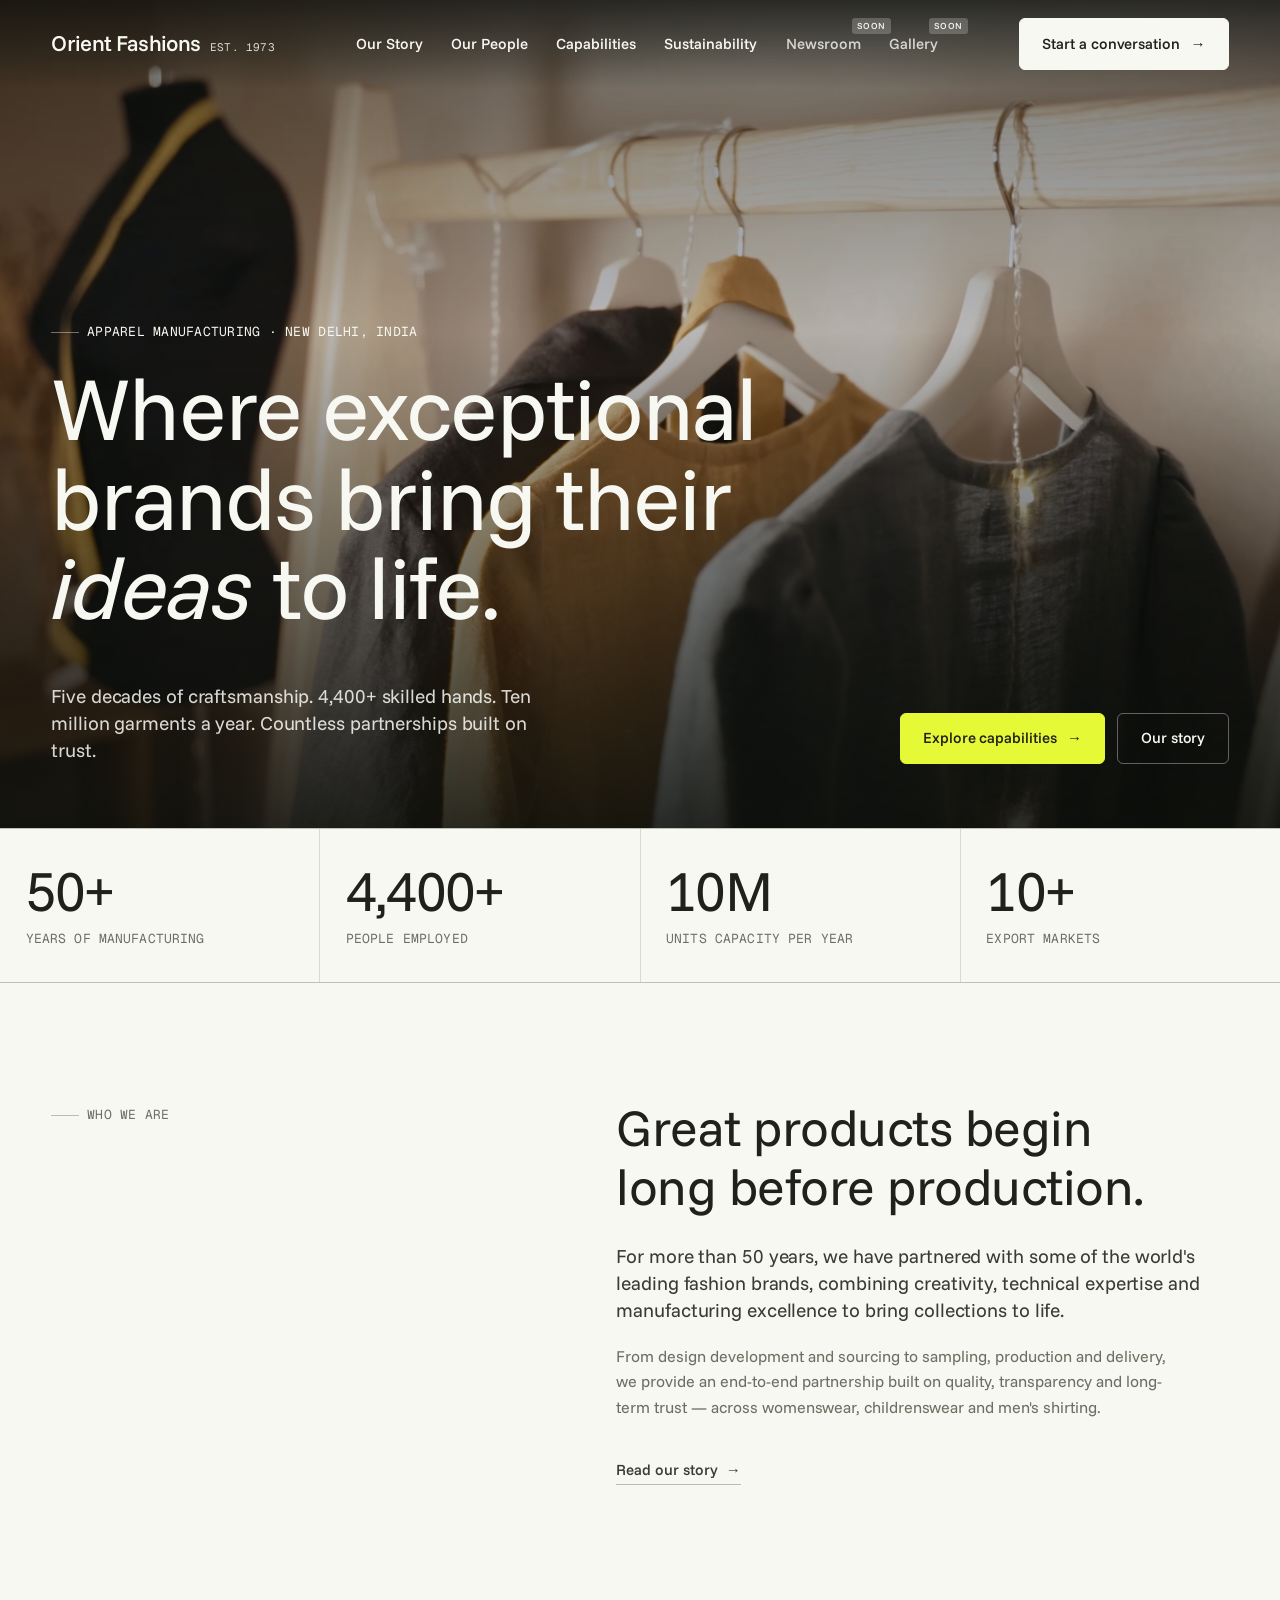
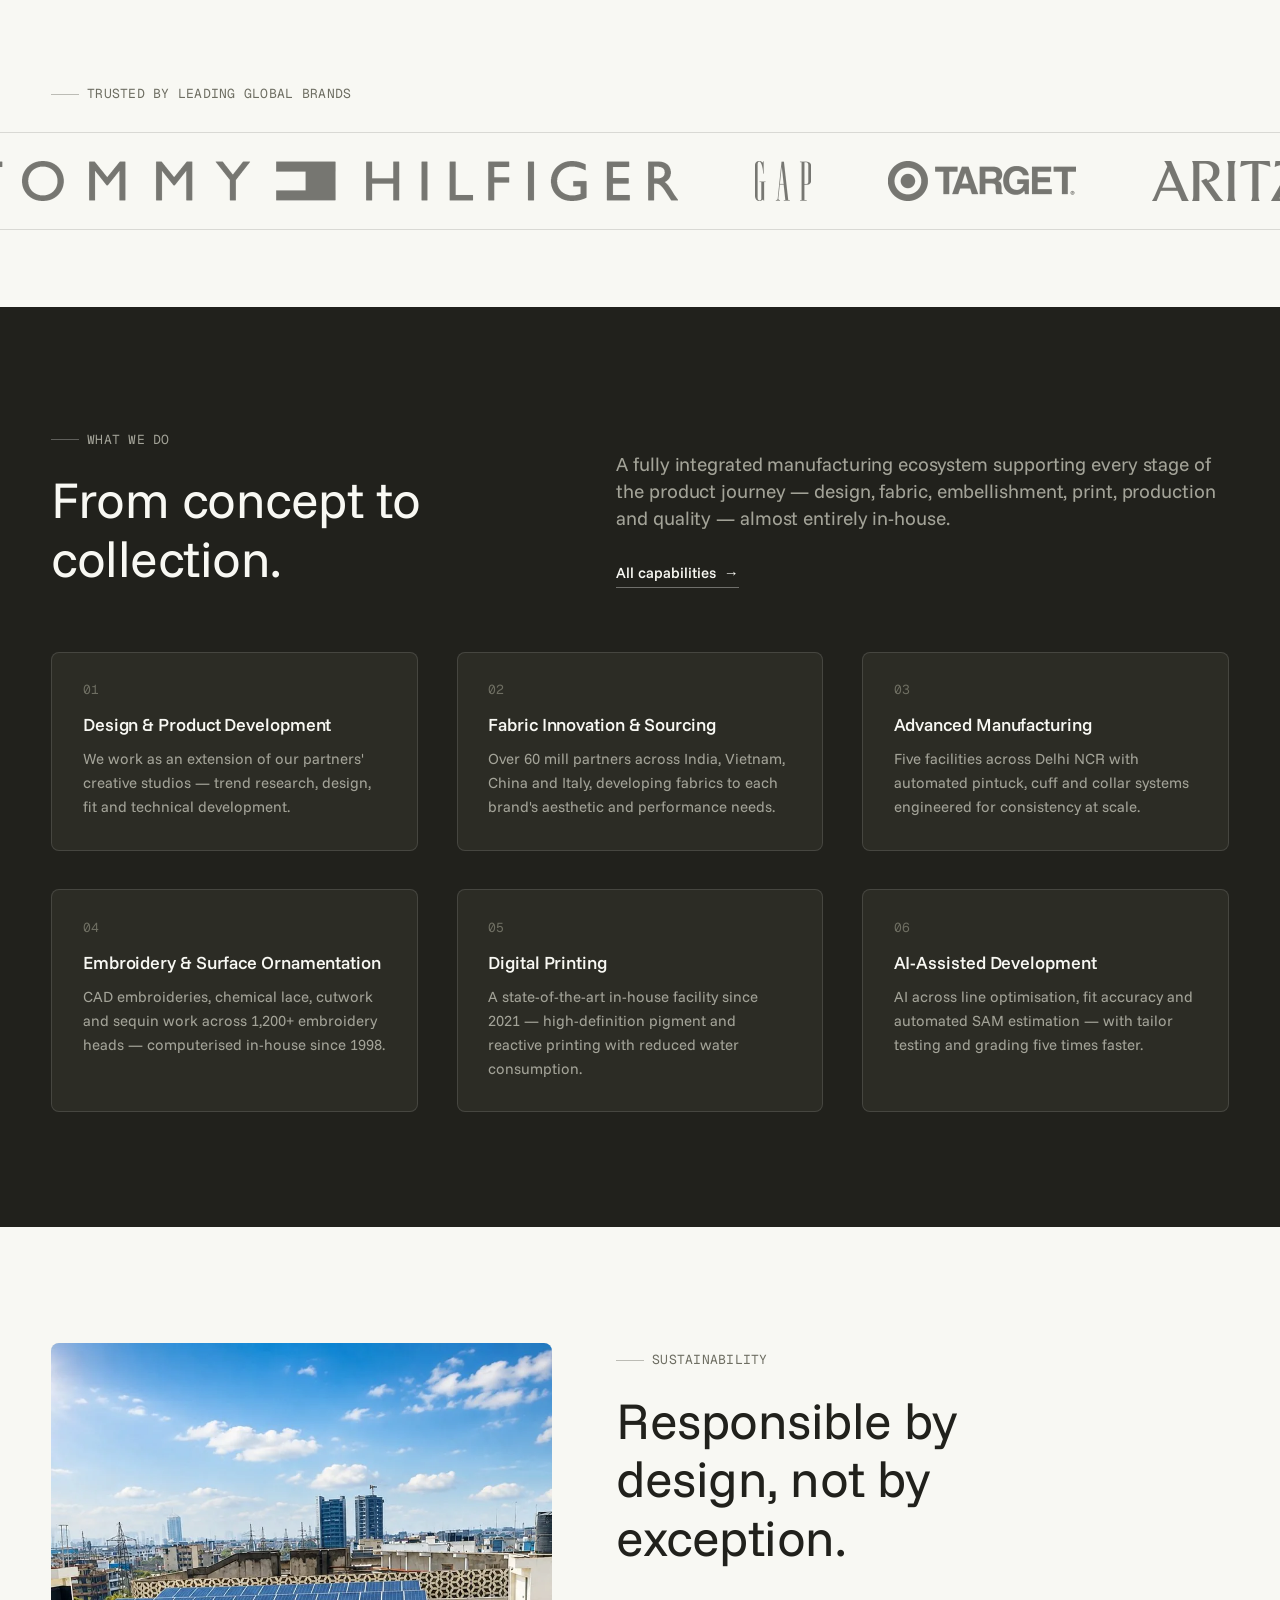
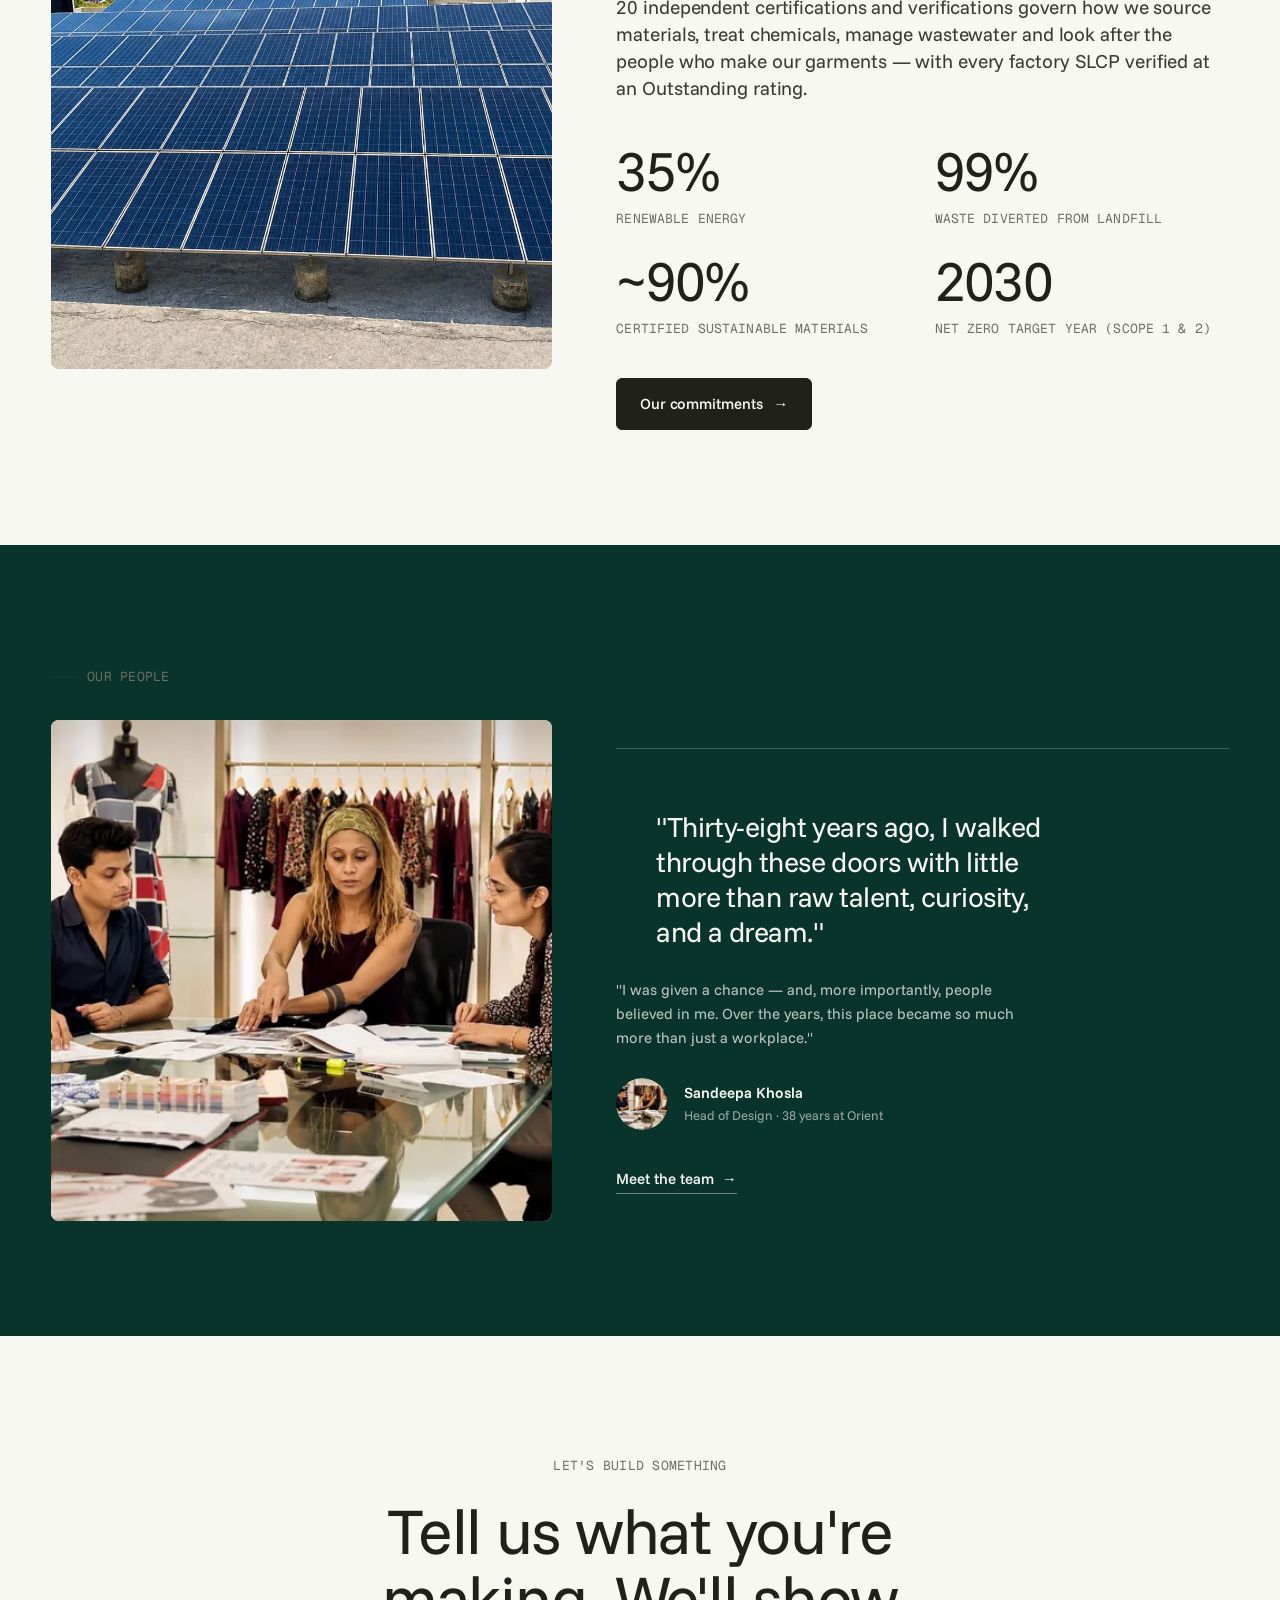
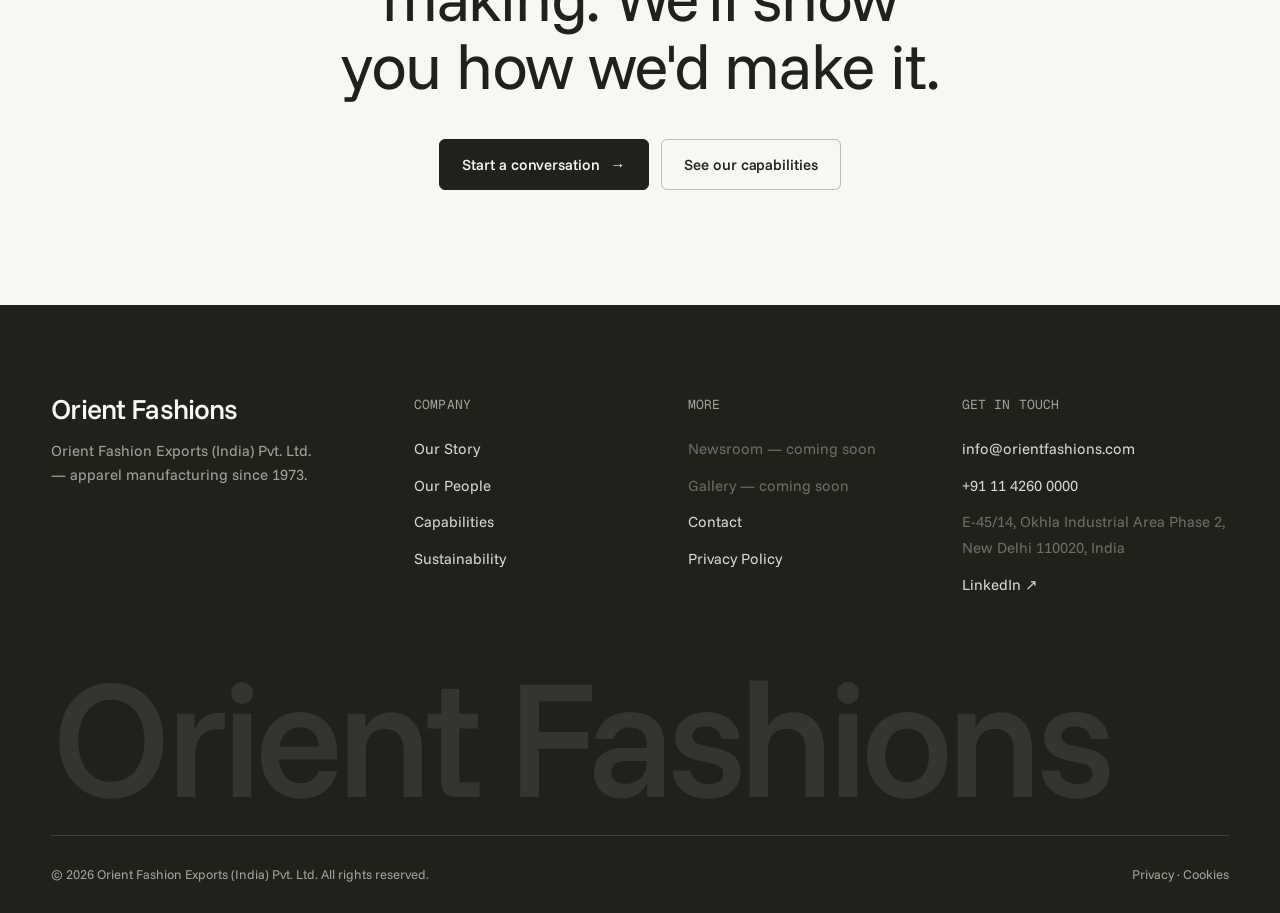
==== commit 7deee6aa: "Final Live version 4th november" ====
--- a/index.html
+++ b/index.html
@@ -12,15 +12,15 @@
 <meta property="og:site_name" content="Orient Fashions">
 <meta property="og:title" content="Orient Fashions — Apparel Manufacturing Since 1973 | New Delhi, India">
 <meta property="og:description" content="Leading apparel manufacturer and exporter | Since 1973 | New Delhi">
-<meta property="og:url" content="https://greyseedstudio.github.io/orient/">
-<meta property="og:image" content="https://greyseedstudio.github.io/orient/assets/img/social-preview.jpg">
+<meta property="og:url" content="https://orientfashions.com/">
+<meta property="og:image" content="https://orientfashions.com/assets/img/social-preview.jpg">
 <meta property="og:image:width" content="1200">
 <meta property="og:image:height" content="630">
 <meta property="og:image:alt" content="Orient Fashions: leading apparel manufacturer and exporter, since 1973, New Delhi">
 <meta name="twitter:card" content="summary_large_image">
 <meta name="twitter:title" content="Orient Fashions — Apparel Manufacturing Since 1973 | New Delhi, India">
 <meta name="twitter:description" content="Leading apparel manufacturer and exporter | Since 1973 | New Delhi">
-<meta name="twitter:image" content="https://greyseedstudio.github.io/orient/assets/img/social-preview.jpg">
+<meta name="twitter:image" content="https://orientfashions.com/assets/img/social-preview.jpg">
 <link rel="preload" href="assets/fonts/funnel-sans-latin-wght-normal.woff2" as="font" type="font/woff2" crossorigin>
 <link rel="preload" href="assets/fonts/geist-mono-latin-400-normal.woff2" as="font" type="font/woff2" crossorigin>
 <link rel="stylesheet" href="assets/css/style.min.css?v=20261103b">
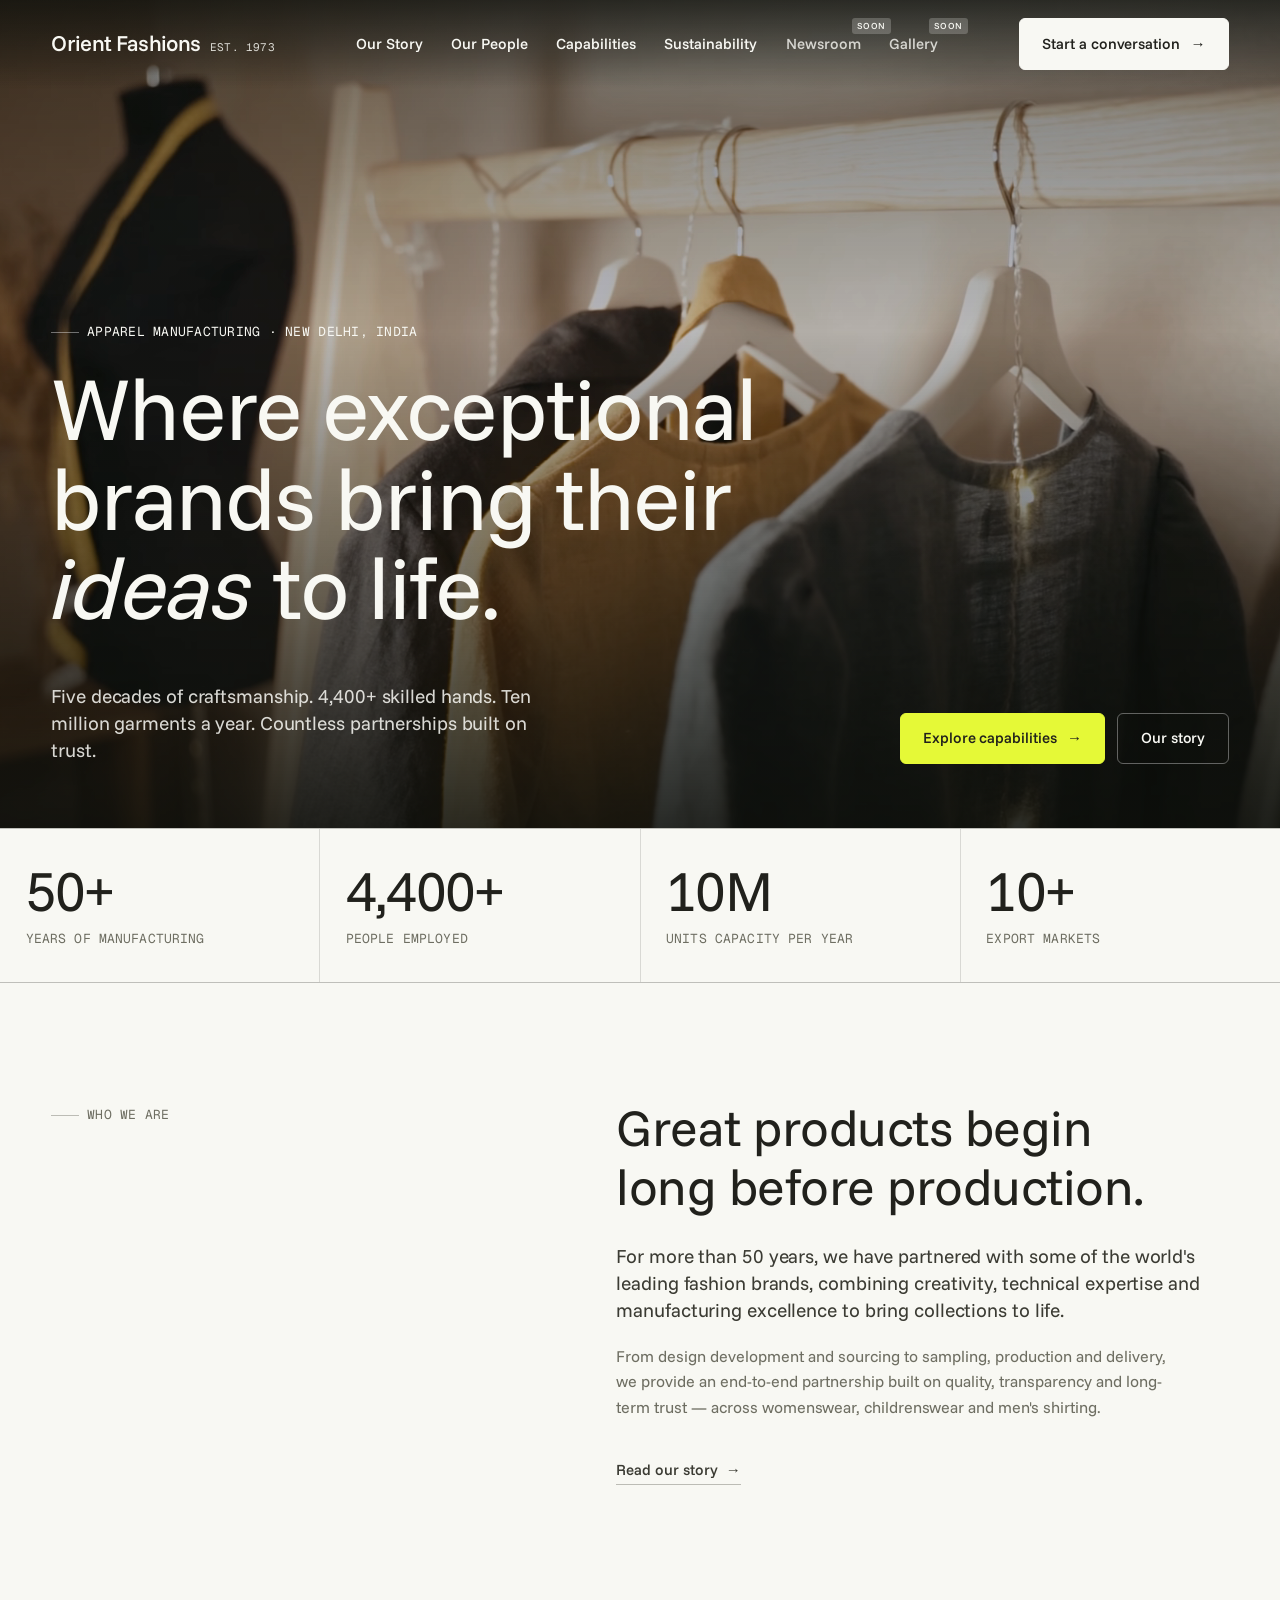
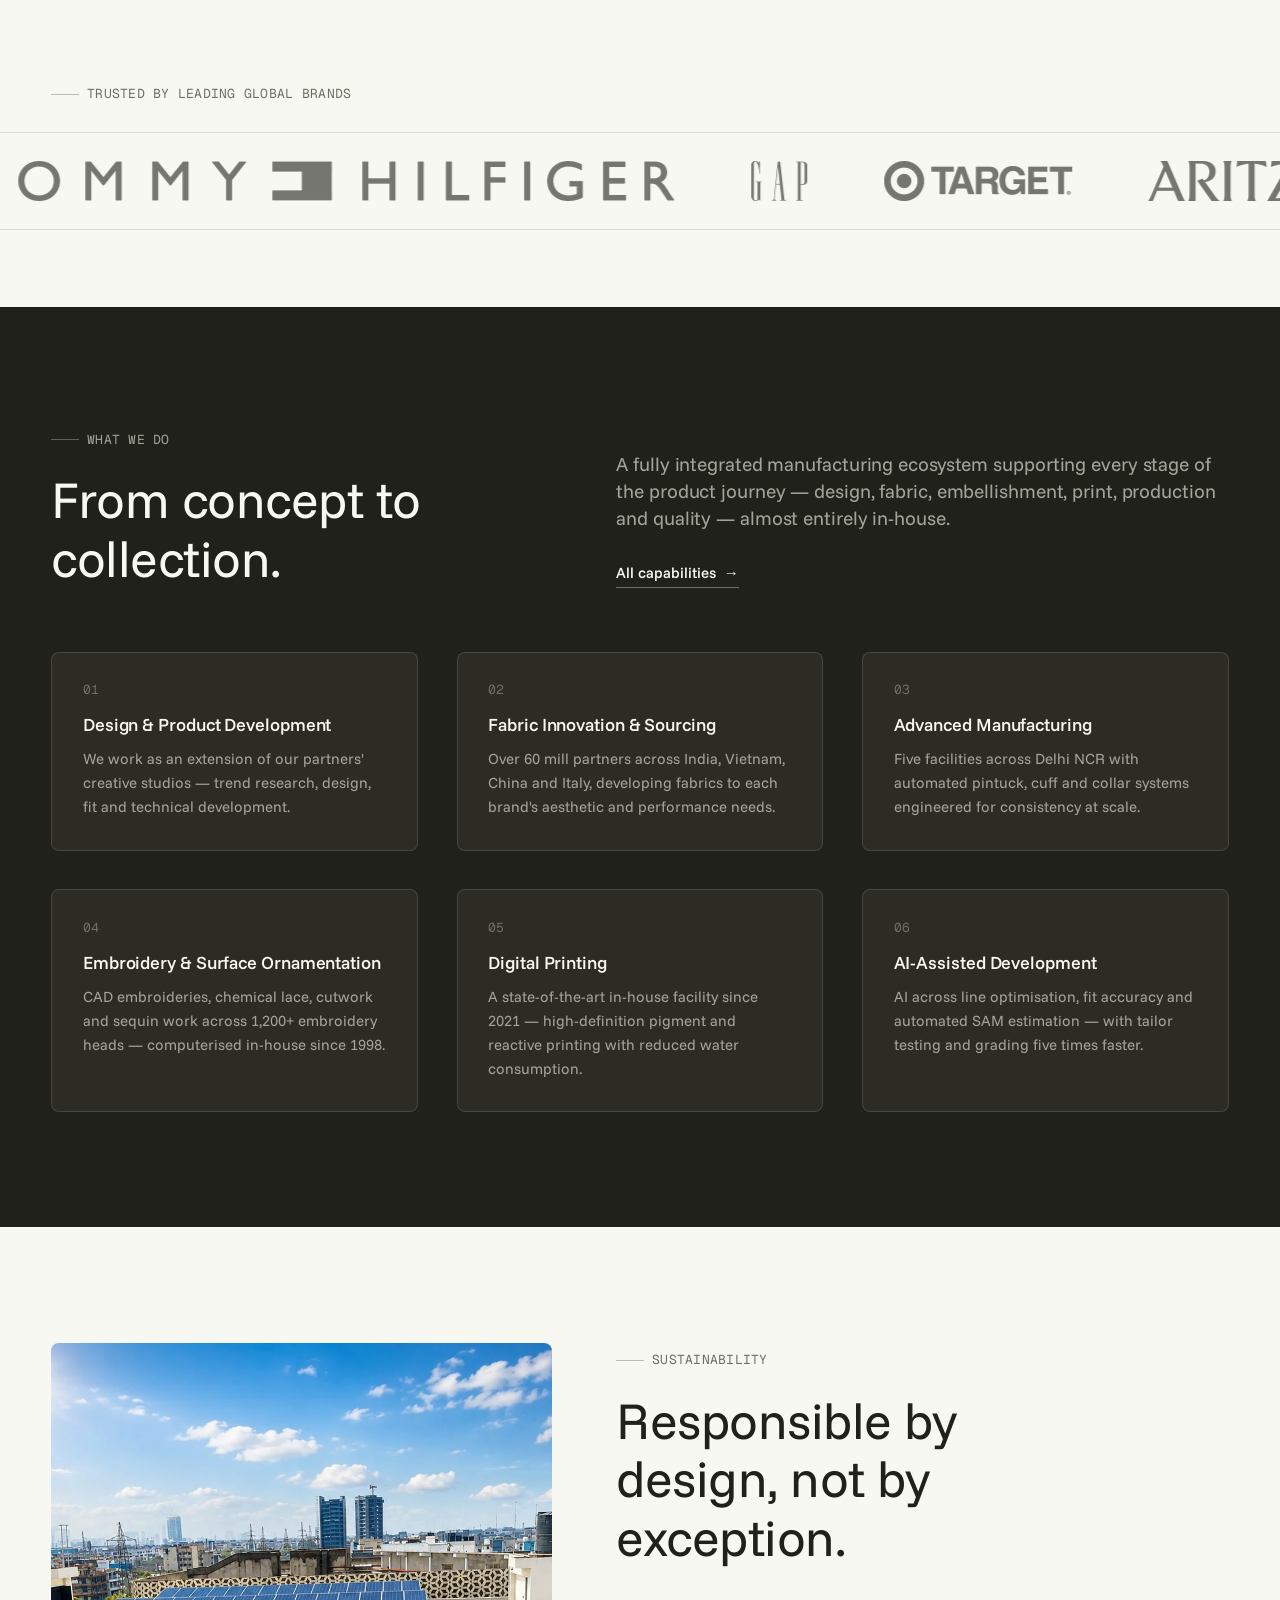
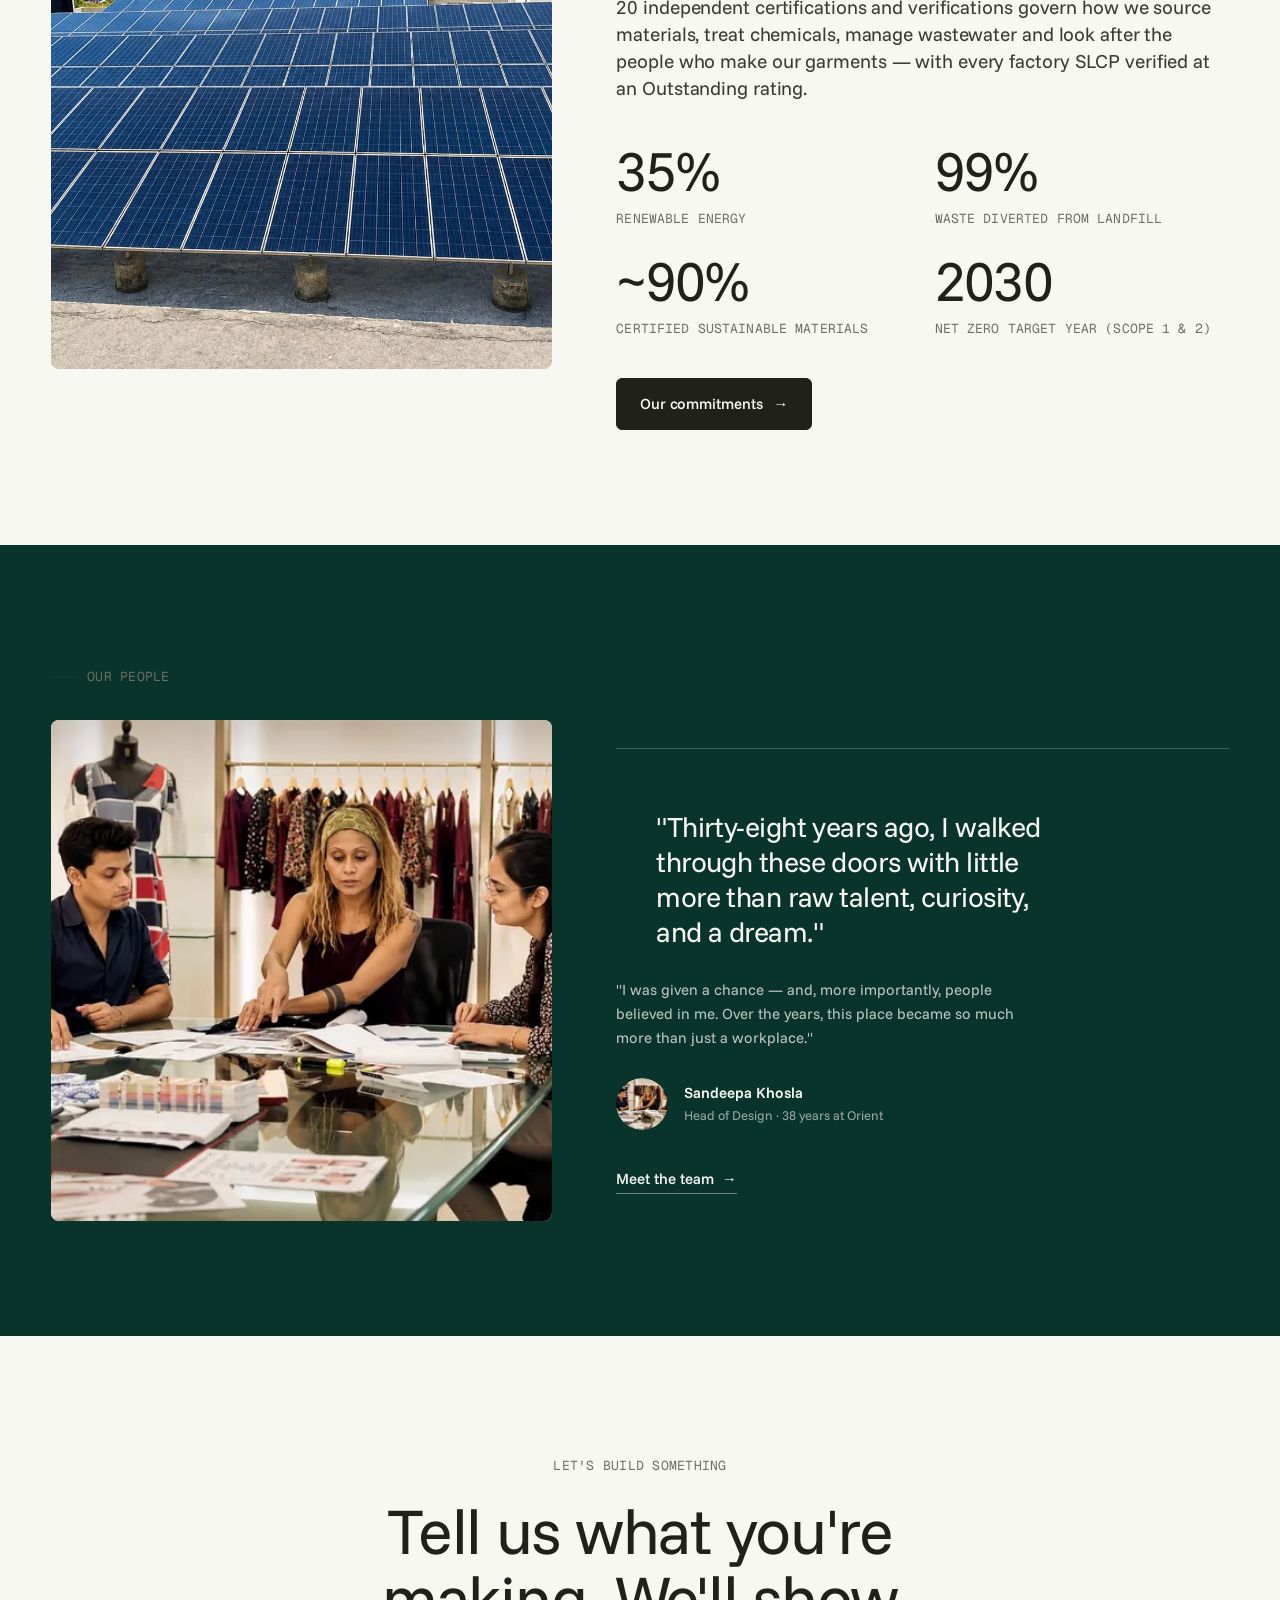
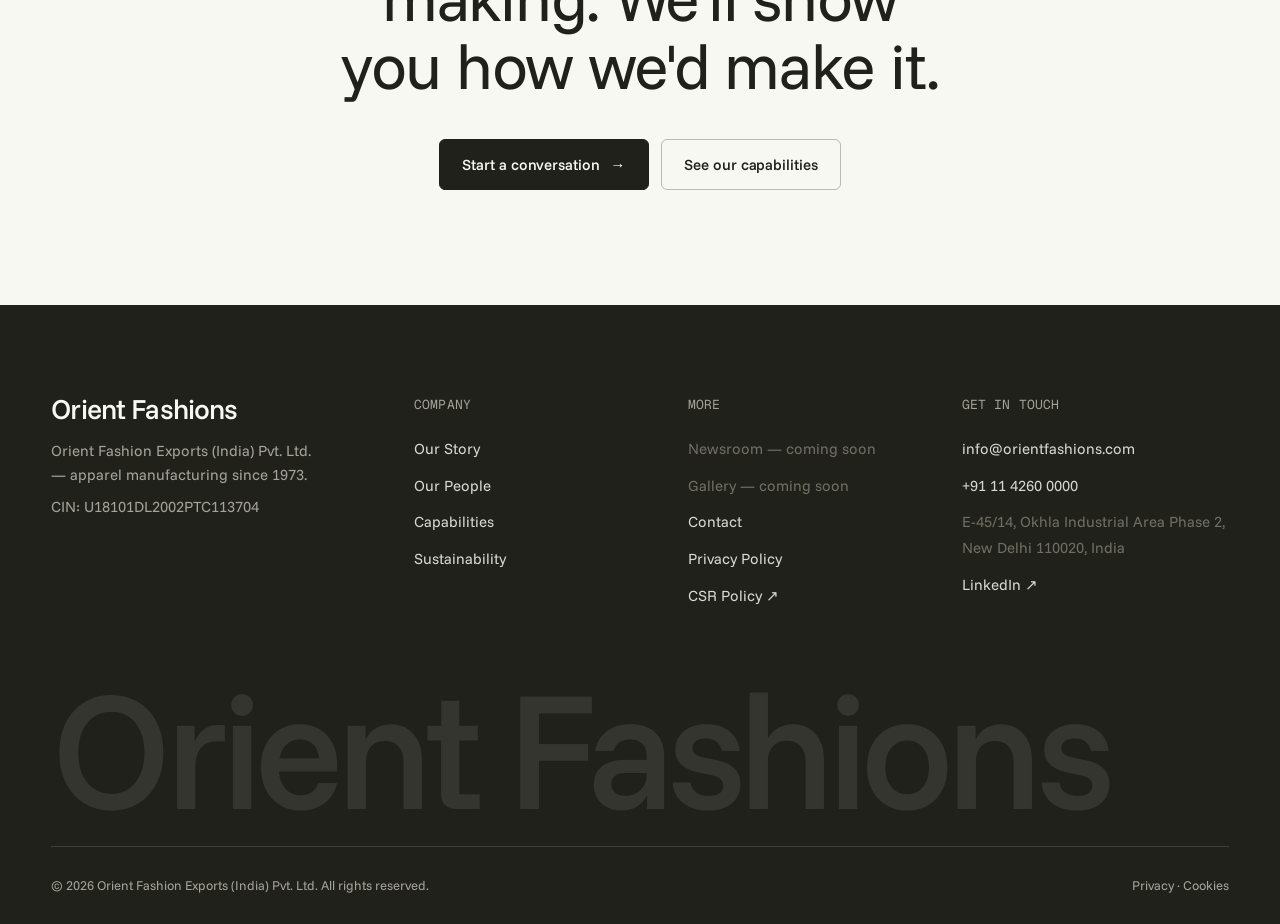
==== commit 3badca2e: "v1.1 .html removed. changes to testimonial, CSR and CIN changes done." ====
--- a/index.html
+++ b/index.html
@@ -206,7 +206,13 @@
       "addressCountry": "IN"
      }
     }
-   ]
+   ],
+   "identifier": {
+    "@type": "PropertyValue",
+    "propertyID": "CIN",
+    "name": "Corporate Identification Number",
+    "value": "U18101DL2002PTC113704"
+   }
   },
   {
    "@type": "WebSite",
@@ -227,21 +233,21 @@
 <!-- ================= HEADER ================= -->
 <header class="hdr">
   <div class="wrap hdr__in">
-    <a class="brand" href="index.html" aria-label="Orient Fashions — home">
+    <a class="brand" href="./" aria-label="Orient Fashions — home">
       <span class="brand__mark">Orient Fashions</span>
       <span class="brand__sub">Est. 1973</span>
     </a>
     <nav class="nav" aria-label="Primary">
-      <a href="our-story.html">Our Story</a>
-      <a href="our-people.html">Our People</a>
-      <a href="capabilities.html">Capabilities</a>
-      <a href="sustainability.html">Sustainability</a>
+      <a href="our-story">Our Story</a>
+      <a href="our-people">Our People</a>
+      <a href="capabilities">Capabilities</a>
+      <a href="sustainability">Sustainability</a>
       <a class="is-soon" role="link" aria-disabled="true">Newsroom</a>
       <a class="is-soon" role="link" aria-disabled="true">Gallery</a>
-      <a class="btn nav__cta" href="contact.html">Start a conversation <span class="arw">&#8594;</span></a>
+      <a class="btn nav__cta" href="contact">Start a conversation <span class="arw">&#8594;</span></a>
     </nav>
     <div class="hdr__cta">
-      <a class="btn" href="contact.html">Start a conversation <span class="arw">&#8594;</span></a>
+      <a class="btn" href="contact">Start a conversation <span class="arw">&#8594;</span></a>
       <button class="burger" aria-label="Menu" aria-expanded="false"><span></span></button>
     </div>
   </div>
@@ -275,8 +281,8 @@
         Countless partnerships built on trust.
       </p>
       <div style="display:flex;gap:.75rem;flex-wrap:wrap" data-rv="220">
-        <a class="btn btn--acid" href="capabilities.html">Explore capabilities <span class="arw">&#8594;</span></a>
-        <a class="btn btn--ghost" href="our-story.html" style="color:#F8F8F3;border-color:rgba(255,255,255,.35)">Our story</a>
+        <a class="btn btn--acid" href="capabilities">Explore capabilities <span class="arw">&#8594;</span></a>
+        <a class="btn btn--ghost" href="our-story" style="color:#F8F8F3;border-color:rgba(255,255,255,.35)">Our story</a>
       </div>
     </div>
   </div>
@@ -312,7 +318,7 @@
         childrenswear and men's shirting.
       </p>
       <div style="margin-top:2.25rem" data-rv="200">
-        <a class="link-u" href="our-story.html">Read our story <span>&#8594;</span></a>
+        <a class="link-u" href="our-story">Read our story <span>&#8594;</span></a>
       </div>
     </div>
   </div>
@@ -349,7 +355,7 @@
           A fully integrated manufacturing ecosystem supporting every stage of the product journey —
           design, fabric, embellishment, print, production and quality — almost entirely in-house.
         </p>
-        <div style="margin-top:1.75rem" data-rv="140"><a class="link-u" href="capabilities.html">All capabilities <span>&#8594;</span></a></div>
+        <div style="margin-top:1.75rem" data-rv="140"><a class="link-u" href="capabilities">All capabilities <span>&#8594;</span></a></div>
       </div>
     </div>
 
@@ -425,7 +431,7 @@
       </div>
 
       <div style="margin-top:2.5rem" data-rv="240">
-        <a class="btn" href="sustainability.html">Our commitments <span class="arw">&#8594;</span></a>
+        <a class="btn" href="sustainability">Our commitments <span class="arw">&#8594;</span></a>
       </div>
     </div>
   </div>
@@ -457,7 +463,7 @@
           </div>
         </div>
         <div style="margin-top:2.25rem" data-rv="260">
-          <a class="link-u" href="our-people.html" style="border-color:rgba(255,255,255,.4)">Meet the team <span>&#8594;</span></a>
+          <a class="link-u" href="our-people" style="border-color:rgba(255,255,255,.4)">Meet the team <span>&#8594;</span></a>
         </div>
       </div>
     </div>
@@ -472,8 +478,8 @@
       Tell us what you're making. We'll show you how we'd make it.
     </h2>
     <div style="margin-top:2.5rem;display:flex;gap:.75rem;justify-content:center;flex-wrap:wrap" data-rv="120">
-      <a class="btn" href="contact.html">Start a conversation <span class="arw">&#8594;</span></a>
-      <a class="btn btn--ghost" href="capabilities.html">See our capabilities</a>
+      <a class="btn" href="contact">Start a conversation <span class="arw">&#8594;</span></a>
+      <a class="btn btn--ghost" href="capabilities">See our capabilities</a>
     </div>
   </div>
 </section>
@@ -489,14 +495,15 @@
         <p class="small" style="margin-top:1rem;max-width:34ch;color:var(--on-dark-mute)">
           Orient Fashion Exports (India) Pvt. Ltd. — apparel manufacturing since 1973.
         </p>
+        <p class="small" style="margin-top:.5rem;color:var(--on-dark-mute)">CIN: U18101DL2002PTC113704</p>
       </div>
       <div>
         <h5>Company</h5>
         <ul>
-          <li><a href="our-story.html">Our Story</a></li>
-          <li><a href="our-people.html">Our People</a></li>
-          <li><a href="capabilities.html">Capabilities</a></li>
-          <li><a href="sustainability.html">Sustainability</a></li>
+          <li><a href="our-story">Our Story</a></li>
+          <li><a href="our-people">Our People</a></li>
+          <li><a href="capabilities">Capabilities</a></li>
+          <li><a href="sustainability">Sustainability</a></li>
         </ul>
       </div>
       <div>
@@ -504,8 +511,9 @@
         <ul>
           <li><span class="small">Newsroom — coming soon</span></li>
           <li><span class="small">Gallery — coming soon</span></li>
-          <li><a href="contact.html">Contact</a></li>
-          <li><a href="privacy.html">Privacy Policy</a></li>
+          <li><a href="contact">Contact</a></li>
+          <li><a href="privacy">Privacy Policy</a></li>
+          <li><a href="assets/docs/csr-policy.pdf" target="_blank" rel="noopener">CSR Policy &#8599;</a></li>
         </ul>
       </div>
       <div>
@@ -521,7 +529,7 @@
     <div class="ftr__word" aria-hidden="true">Orient Fashions</div>
     <div class="ftr__bar">
       <span>&copy; <span data-year>2026</span> Orient Fashion Exports (India) Pvt. Ltd. All rights reserved.</span>
-      <span class="ftr__legal"><a href="privacy.html">Privacy</a> · <a href="privacy.html#cookies">Cookies</a></span>
+      <span class="ftr__legal"><a href="privacy">Privacy</a> · <a href="privacy#cookies">Cookies</a></span>
     </div>
   </div>
 </footer>
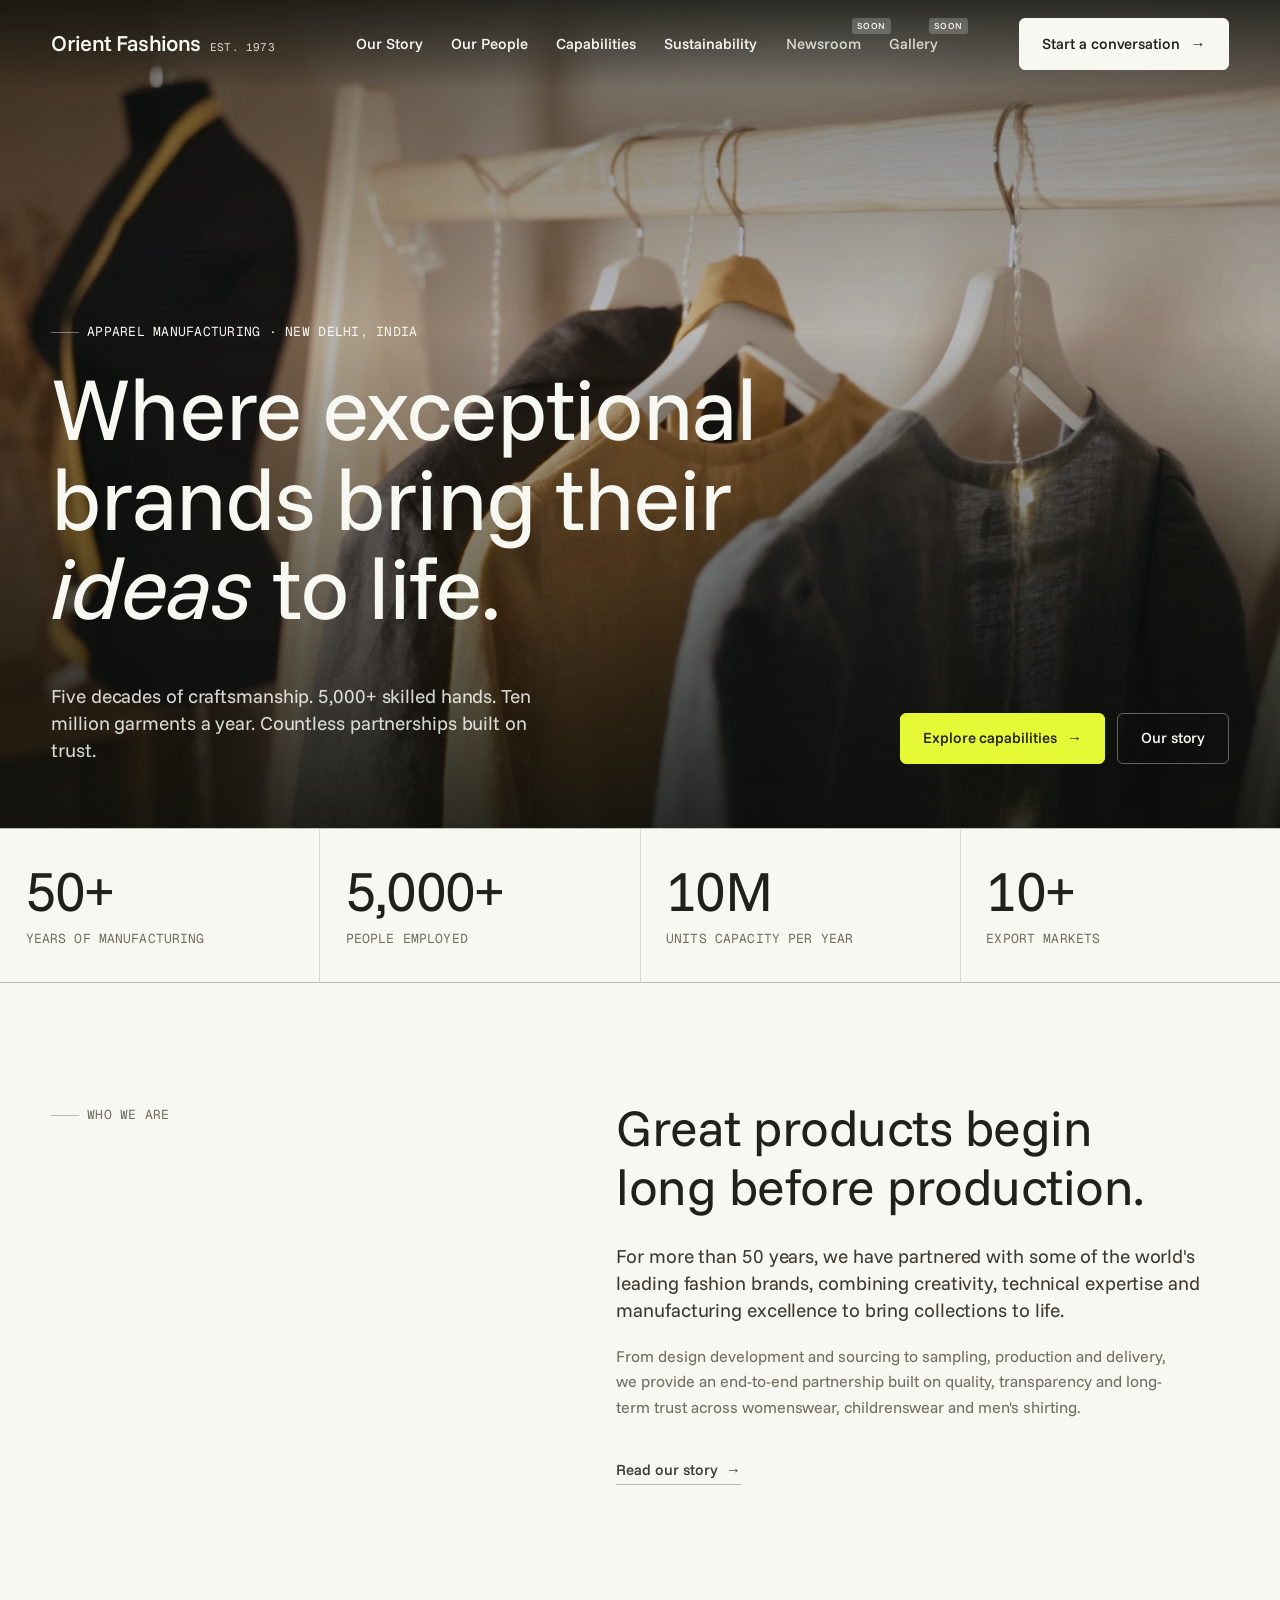
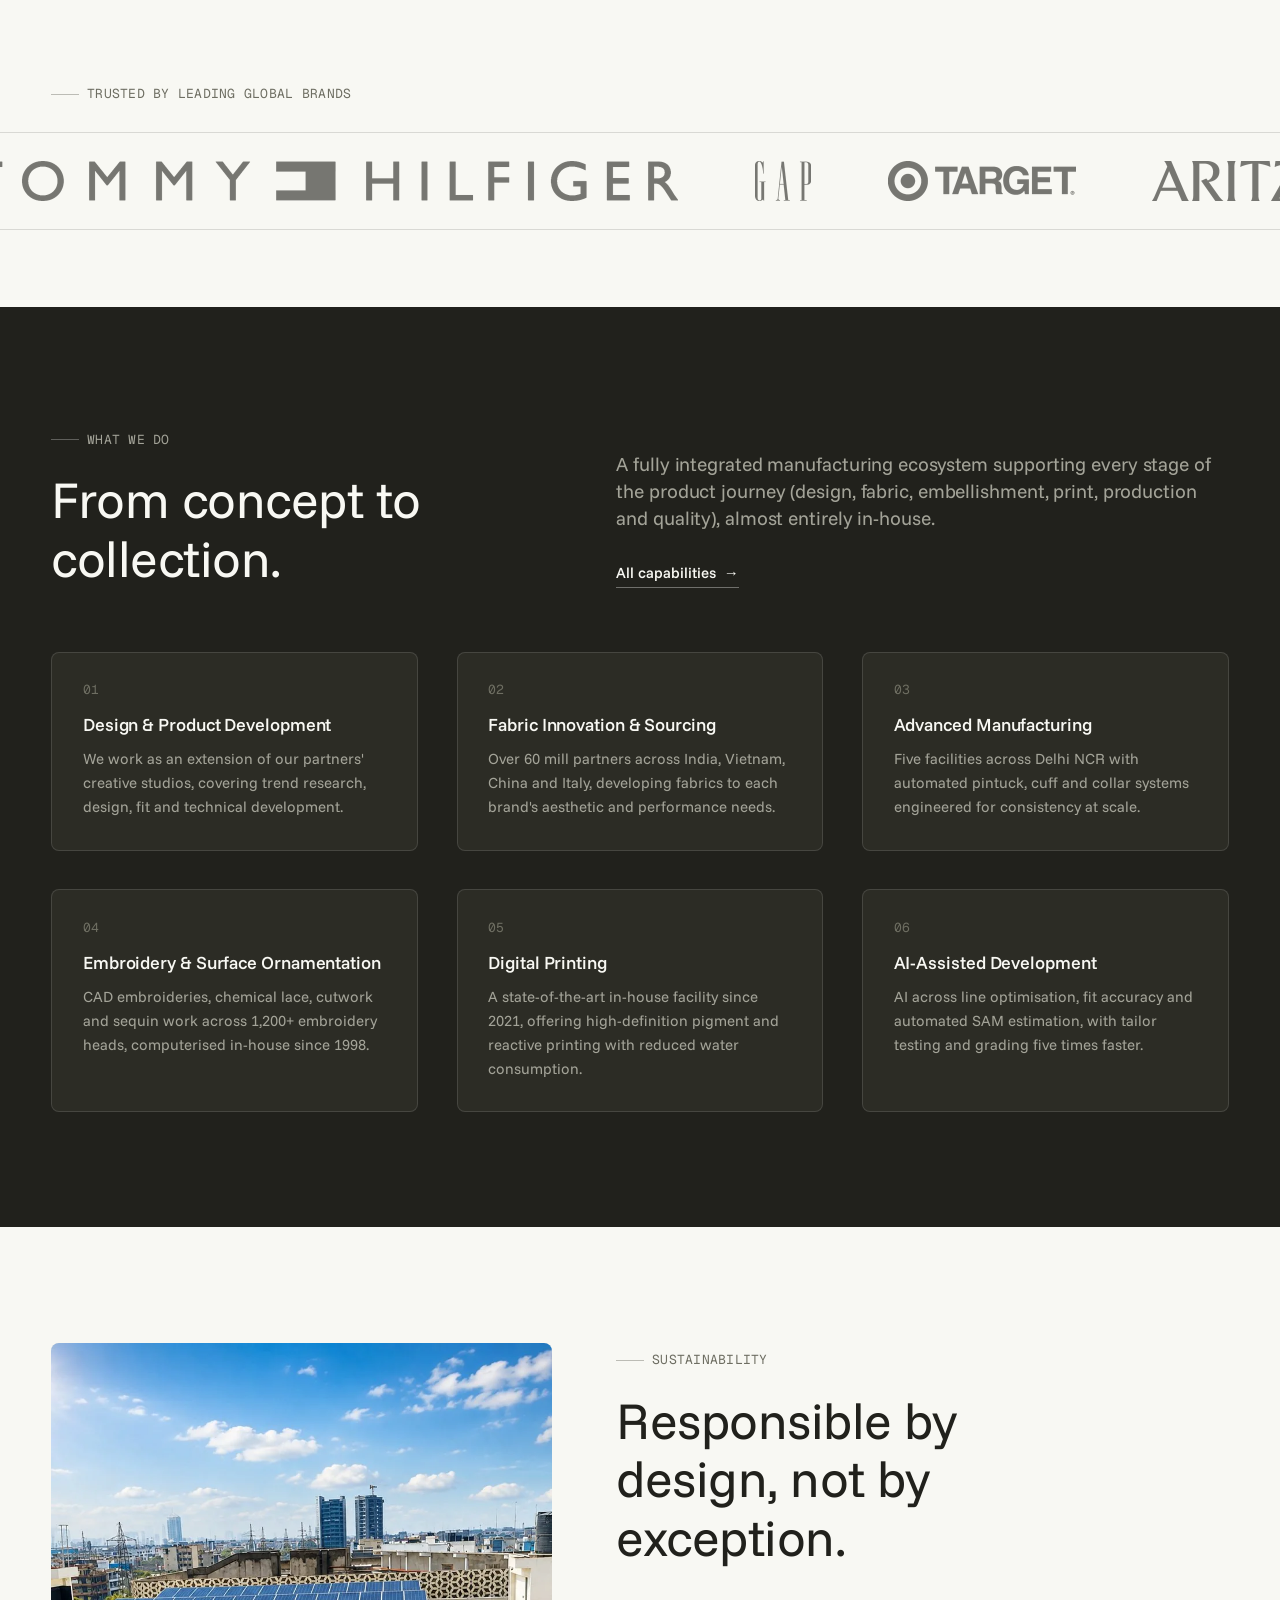
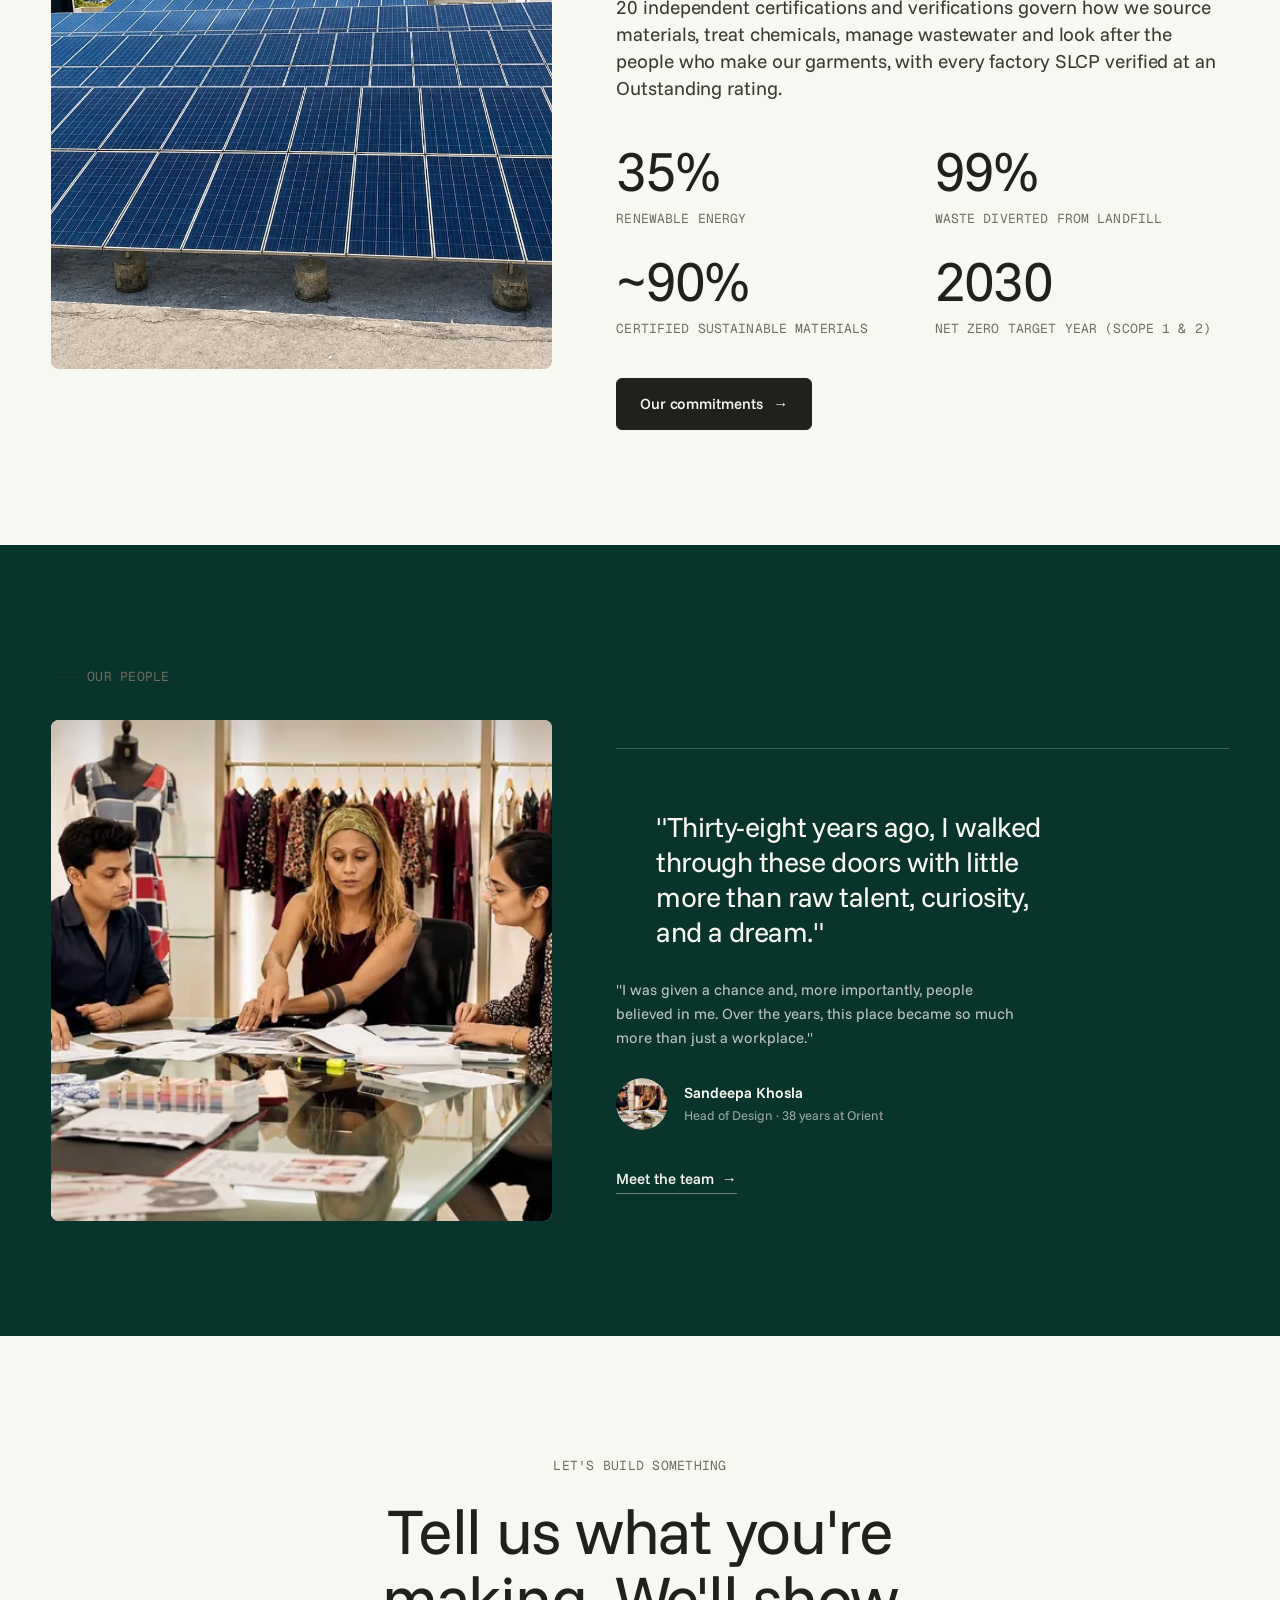
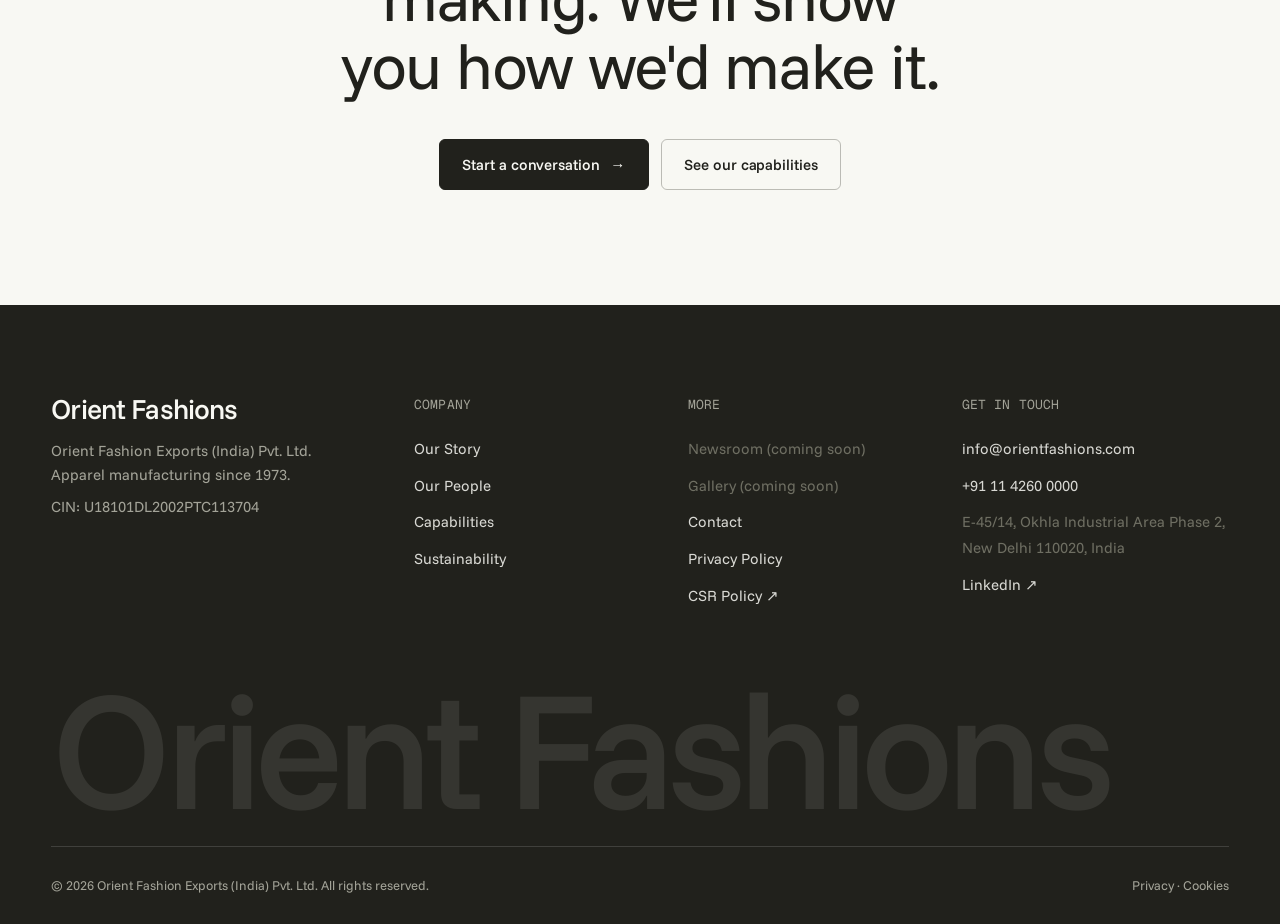
==== commit 295cceed: "em-dashes, numbers updates em-dashes, numbers updates" ====
--- a/index.html
+++ b/index.html
@@ -3,14 +3,14 @@
 <head>
 <meta charset="utf-8">
 <meta name="viewport" content="width=device-width, initial-scale=1">
-<title>Orient Fashions — Apparel Manufacturing Since 1973 | New Delhi, India</title>
-<meta name="description" content="For over 50 years Orient Fashions has partnered with leading global brands — Tommy Hilfiger, GAP, Target, Aritzia, Nordstrom and others — to transform ideas into beautifully crafted apparel. 4,400+ people, five facilities, 10 million units a year.">
+<title>Orient Fashions: Apparel Manufacturing Since 1973 | New Delhi, India</title>
+<meta name="description" content="For over 50 years Orient Fashions has partnered with leading global brands, including Tommy Hilfiger, GAP, Target, Aritzia and Nordstrom, to transform ideas into beautifully crafted apparel. 5,000+ people, five facilities, 10 million units a year.">
 <link rel="canonical" href="https://orientfashions.com/">
 <script>/* Test copies (e.g. GitHub Pages) must not appear in search results */
 if (!/(^|\.)orientfashions\.com$/.test(location.hostname) && location.protocol !== 'file:') { var r = document.createElement('meta'); r.name = 'robots'; r.content = 'noindex, nofollow'; document.head.appendChild(r); }</script>
 <meta property="og:type" content="website">
 <meta property="og:site_name" content="Orient Fashions">
-<meta property="og:title" content="Orient Fashions — Apparel Manufacturing Since 1973 | New Delhi, India">
+<meta property="og:title" content="Orient Fashions: Apparel Manufacturing Since 1973 | New Delhi, India">
 <meta property="og:description" content="Leading apparel manufacturer and exporter | Since 1973 | New Delhi">
 <meta property="og:url" content="https://orientfashions.com/">
 <meta property="og:image" content="https://orientfashions.com/assets/img/social-preview.jpg">
@@ -18,7 +18,7 @@
 <meta property="og:image:height" content="630">
 <meta property="og:image:alt" content="Orient Fashions: leading apparel manufacturer and exporter, since 1973, New Delhi">
 <meta name="twitter:card" content="summary_large_image">
-<meta name="twitter:title" content="Orient Fashions — Apparel Manufacturing Since 1973 | New Delhi, India">
+<meta name="twitter:title" content="Orient Fashions: Apparel Manufacturing Since 1973 | New Delhi, India">
 <meta name="twitter:description" content="Leading apparel manufacturer and exporter | Since 1973 | New Delhi">
 <meta name="twitter:image" content="https://orientfashions.com/assets/img/social-preview.jpg">
 <link rel="preload" href="assets/fonts/funnel-sans-latin-wght-normal.woff2" as="font" type="font/woff2" crossorigin>
@@ -64,7 +64,7 @@
    },
    "numberOfEmployees": {
     "@type": "QuantitativeValue",
-    "minValue": 4400
+    "minValue": 5000
    },
    "email": "info@orientfashions.com",
    "address": {
@@ -79,7 +79,8 @@
     {
      "@type": "ContactPoint",
      "contactType": "sales",
-     "email": "info@orientfashions.com"
+     "email": "info@orientfashions.com",
+     "telephone": "+91-11-4260-0000"
     },
     {
      "@type": "ContactPoint",
@@ -212,7 +213,8 @@
     "propertyID": "CIN",
     "name": "Corporate Identification Number",
     "value": "U18101DL2002PTC113704"
-   }
+   },
+   "telephone": "+91-11-4260-0000"
   },
   {
    "@type": "WebSite",
@@ -233,7 +235,7 @@
 <!-- ================= HEADER ================= -->
 <header class="hdr">
   <div class="wrap hdr__in">
-    <a class="brand" href="./" aria-label="Orient Fashions — home">
+    <a class="brand" href="./" aria-label="Orient Fashions home">
       <span class="brand__mark">Orient Fashions</span>
       <span class="brand__sub">Est. 1973</span>
     </a>
@@ -277,7 +279,7 @@
     </h1>
     <div class="hero__foot">
       <p class="lead" data-rv="160" style="max-width:46ch;color:rgba(248,248,243,.86)">
-        Five decades of craftsmanship. 4,400+ skilled hands. Ten million garments a year.
+        Five decades of craftsmanship. 5,000+ skilled hands. Ten million garments a year.
         Countless partnerships built on trust.
       </p>
       <div style="display:flex;gap:.75rem;flex-wrap:wrap" data-rv="220">
@@ -293,7 +295,7 @@
   <div class="wrap" style="padding-inline:0">
     <div class="stats">
       <div class="stat"><div class="stat__n">50+</div><div class="stat__l">Years of manufacturing</div></div>
-      <div class="stat"><div class="stat__n">4,400+</div><div class="stat__l">People employed</div></div>
+      <div class="stat"><div class="stat__n">5,000+</div><div class="stat__l">People employed</div></div>
       <div class="stat"><div class="stat__n">10M</div><div class="stat__l">Units capacity per year</div></div>
       <div class="stat"><div class="stat__n">10+</div><div class="stat__l">Export markets</div></div>
     </div>
@@ -314,7 +316,7 @@
       </p>
       <p data-rv="140" class="mute" style="margin-top:1.25rem;max-width:var(--measure)">
         From design development and sourcing to sampling, production and delivery, we provide an
-        end-to-end partnership built on quality, transparency and long-term trust — across womenswear,
+        end-to-end partnership built on quality, transparency and long-term trust across womenswear,
         childrenswear and men's shirting.
       </p>
       <div style="margin-top:2.25rem" data-rv="200">
@@ -352,8 +354,7 @@
       </div>
       <div>
         <p class="lead" data-rv="80">
-          A fully integrated manufacturing ecosystem supporting every stage of the product journey —
-          design, fabric, embellishment, print, production and quality — almost entirely in-house.
+          A fully integrated manufacturing ecosystem supporting every stage of the product journey (design, fabric, embellishment, print, production and quality), almost entirely in-house.
         </p>
         <div style="margin-top:1.75rem" data-rv="140"><a class="link-u" href="capabilities">All capabilities <span>&#8594;</span></a></div>
       </div>
@@ -363,7 +364,7 @@
       <article class="card" data-rv>
         <div class="card__n">01</div>
         <h3 class="t-h4 card__t">Design &amp; Product Development</h3>
-        <p class="card__b">We work as an extension of our partners' creative studios — trend research, design, fit and technical development.</p>
+        <p class="card__b">We work as an extension of our partners' creative studios, covering trend research, design, fit and technical development.</p>
       </article>
       <article class="card" data-rv="60">
         <div class="card__n">02</div>
@@ -378,17 +379,17 @@
       <article class="card" data-rv>
         <div class="card__n">04</div>
         <h3 class="t-h4 card__t">Embroidery &amp; Surface Ornamentation</h3>
-        <p class="card__b">CAD embroideries, chemical lace, cutwork and sequin work across 1,200+ embroidery heads — computerised in-house since 1998.</p>
+        <p class="card__b">CAD embroideries, chemical lace, cutwork and sequin work across 1,200+ embroidery heads, computerised in-house since 1998.</p>
       </article>
       <article class="card" data-rv="60">
         <div class="card__n">05</div>
         <h3 class="t-h4 card__t">Digital Printing</h3>
-        <p class="card__b">A state-of-the-art in-house facility since 2021 — high-definition pigment and reactive printing with reduced water consumption.</p>
+        <p class="card__b">A state-of-the-art in-house facility since 2021, offering high-definition pigment and reactive printing with reduced water consumption.</p>
       </article>
       <article class="card" data-rv="120">
         <div class="card__n">06</div>
         <h3 class="t-h4 card__t">AI-Assisted Development</h3>
-        <p class="card__b">AI across line optimisation, fit accuracy and automated SAM estimation &mdash; with tailor testing and grading five times faster.</p>
+        <p class="card__b">AI across line optimisation, fit accuracy and automated SAM estimation, with tailor testing and grading five times faster.</p>
       </article>
     </div>
   </div>
@@ -407,7 +408,7 @@
       <h2 class="display t-h2" data-rv="60" style="margin-top:1.25rem;max-width:18ch">Responsible by design, not by exception.</h2>
       <p class="lead" data-rv="120" style="margin-top:1.75rem">
         20 independent certifications and verifications govern how we source materials, treat chemicals, manage
-        wastewater and look after the people who make our garments — with every factory SLCP verified
+        wastewater and look after the people who make our garments, with every factory SLCP verified
         at an Outstanding rating.
       </p>
 
@@ -452,7 +453,7 @@
           "Thirty-eight years ago, I walked through these doors with little more than raw talent, curiosity, and a dream."
         </blockquote>
         <p data-rv="180" style="margin-top:1.5rem;color:rgba(248,248,243,.75);max-width:50ch;font-size:var(--fs-sm)">
-          "I was given a chance — and, more importantly, people believed in me. Over the years, this
+          "I was given a chance and, more importantly, people believed in me. Over the years, this
           place became so much more than just a workplace."
         </p>
         <div class="quote__by" data-rv="220">
@@ -493,7 +494,7 @@
       <div>
         <div class="brand__mark" style="font-size:1.75rem">Orient Fashions</div>
         <p class="small" style="margin-top:1rem;max-width:34ch;color:var(--on-dark-mute)">
-          Orient Fashion Exports (India) Pvt. Ltd. — apparel manufacturing since 1973.
+          Orient Fashion Exports (India) Pvt. Ltd. Apparel manufacturing since 1973.
         </p>
         <p class="small" style="margin-top:.5rem;color:var(--on-dark-mute)">CIN: U18101DL2002PTC113704</p>
       </div>
@@ -509,8 +510,8 @@
       <div>
         <h5>More</h5>
         <ul>
-          <li><span class="small">Newsroom — coming soon</span></li>
-          <li><span class="small">Gallery — coming soon</span></li>
+          <li><span class="small">Newsroom (coming soon)</span></li>
+          <li><span class="small">Gallery (coming soon)</span></li>
           <li><a href="contact">Contact</a></li>
           <li><a href="privacy">Privacy Policy</a></li>
           <li><a href="assets/docs/csr-policy.pdf" target="_blank" rel="noopener">CSR Policy &#8599;</a></li>
